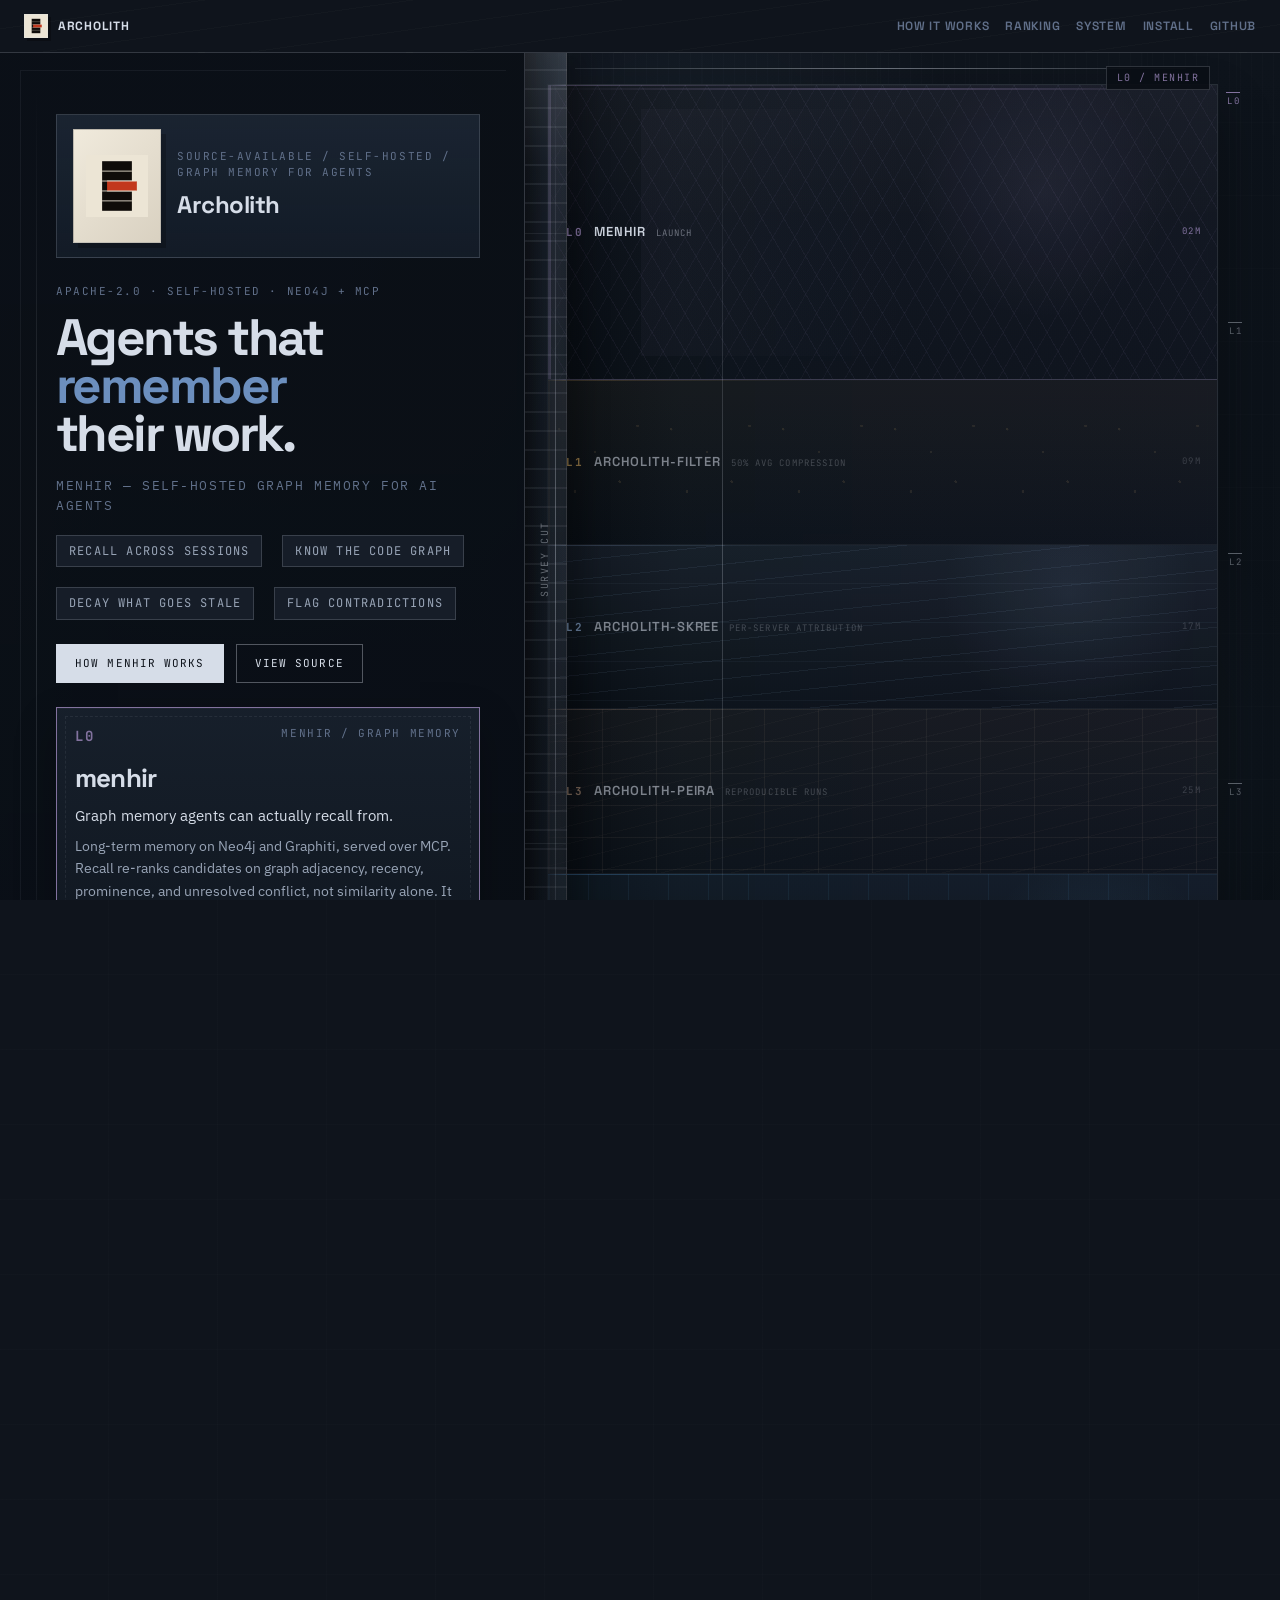
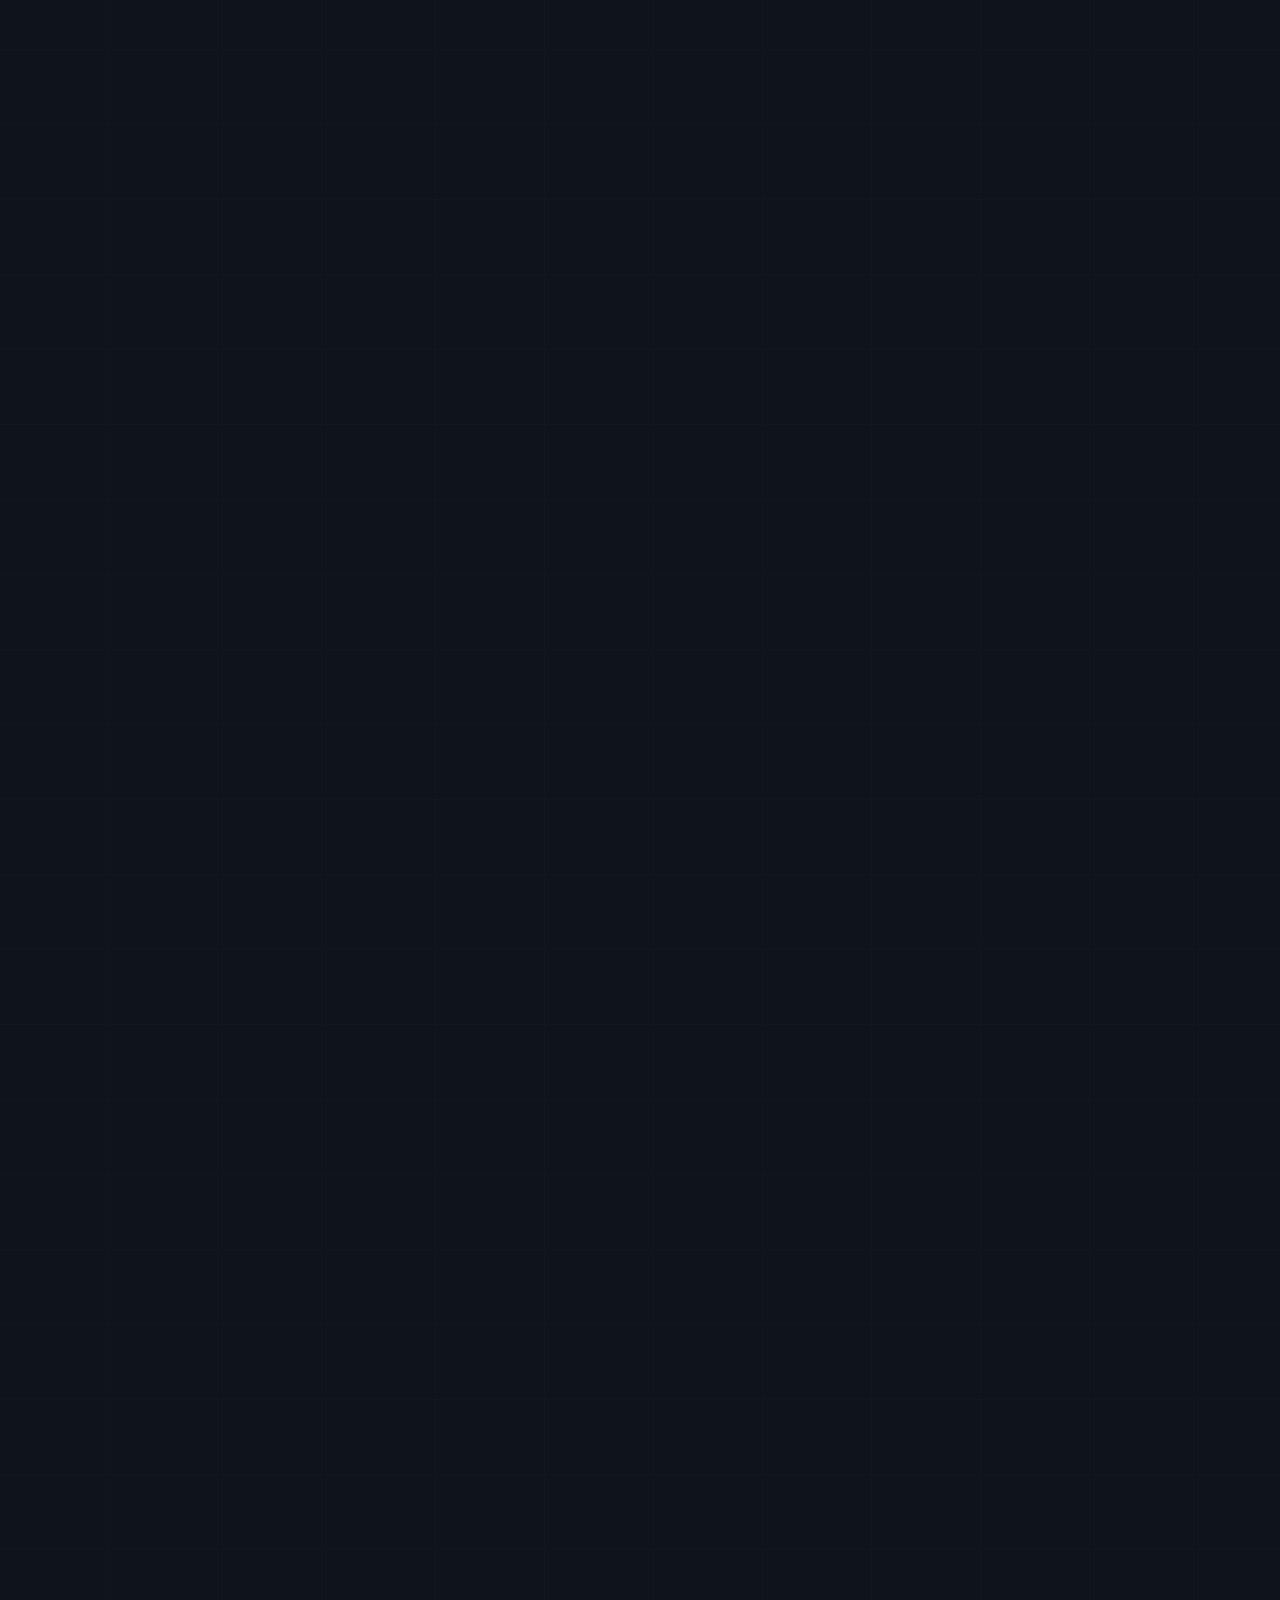
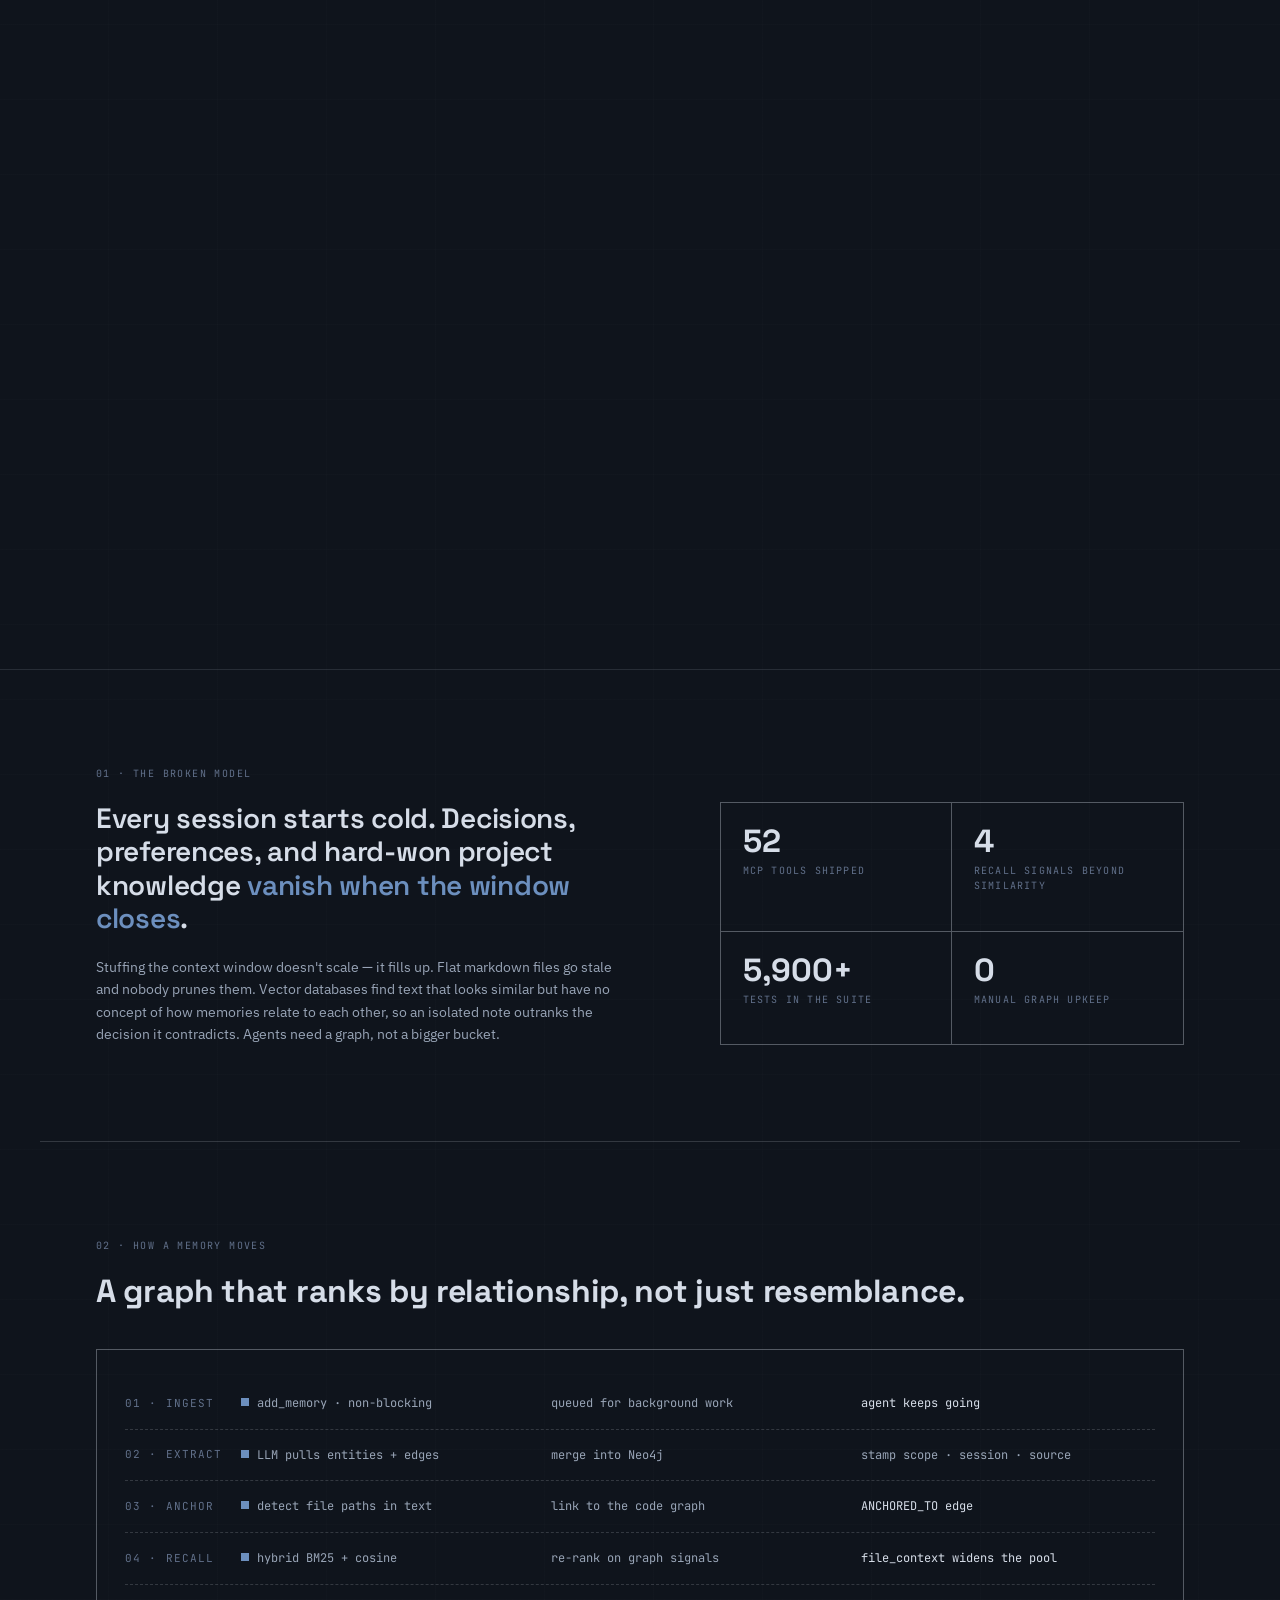
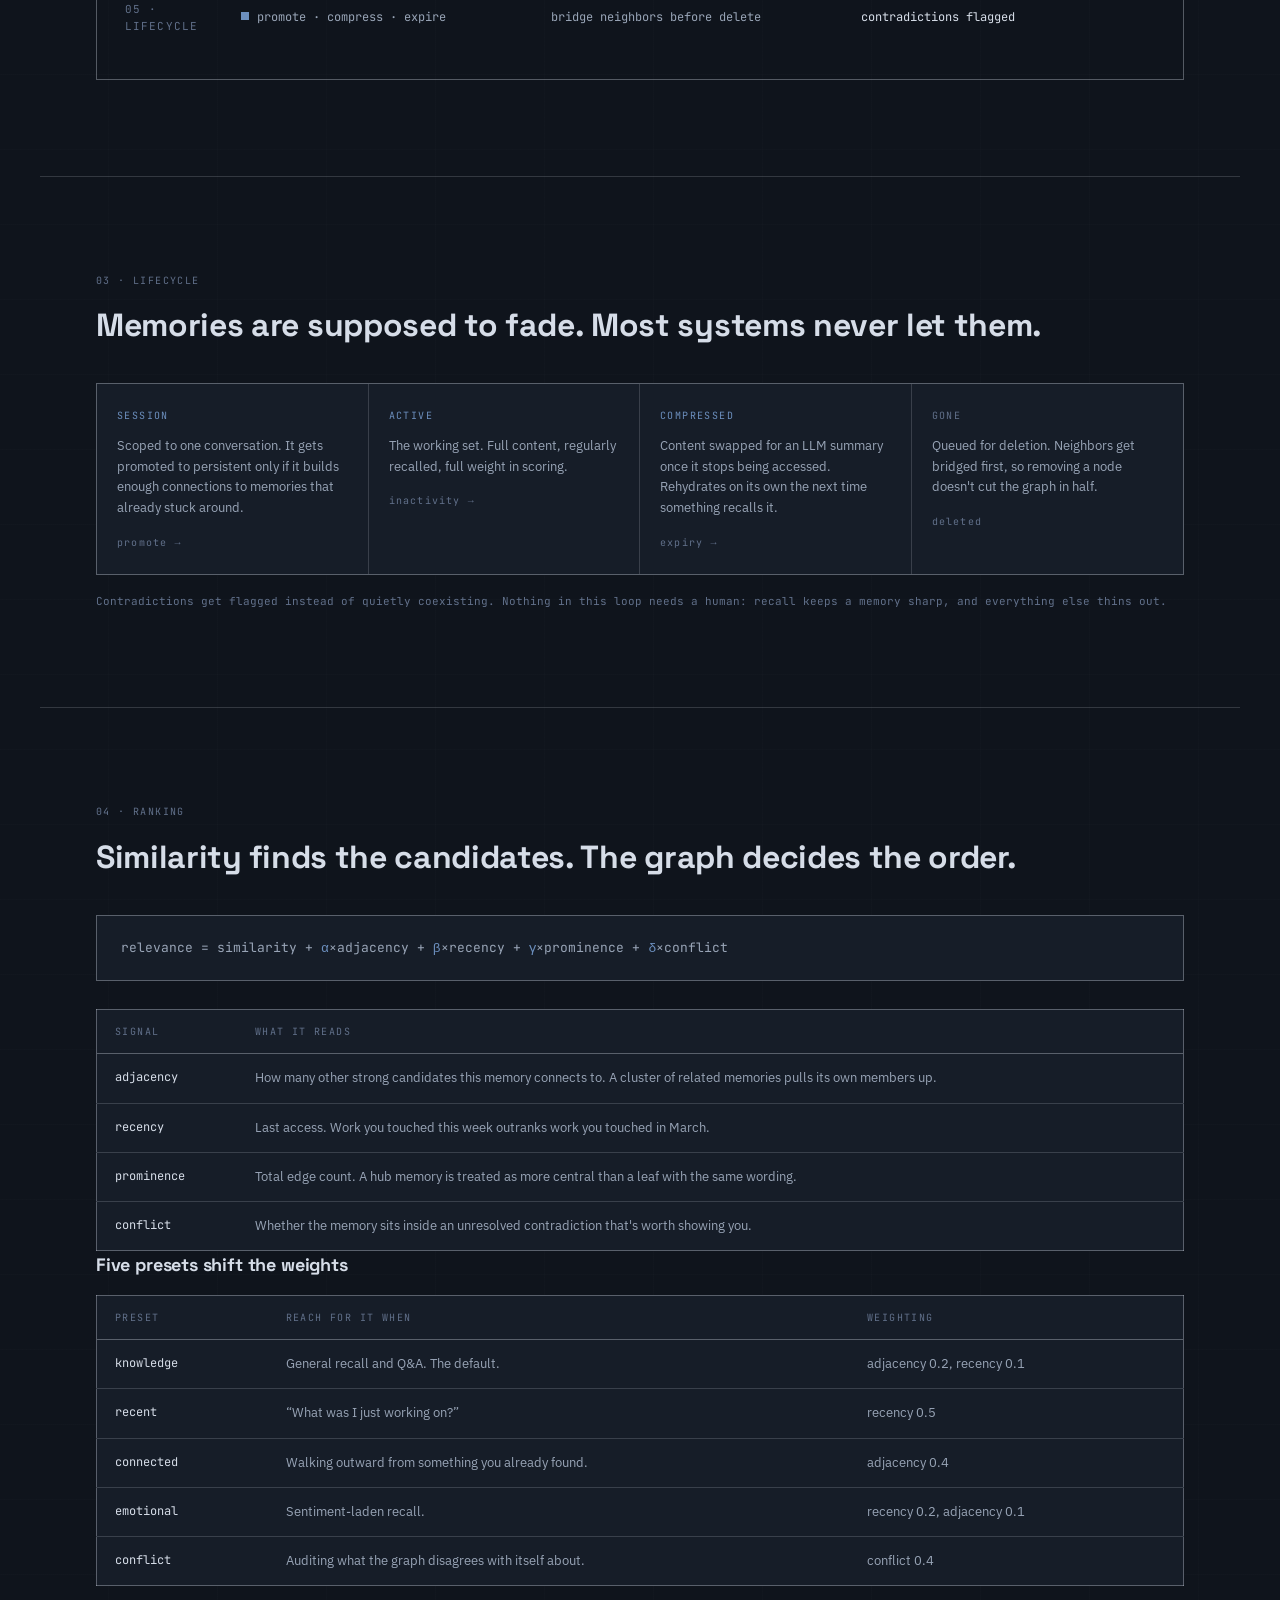
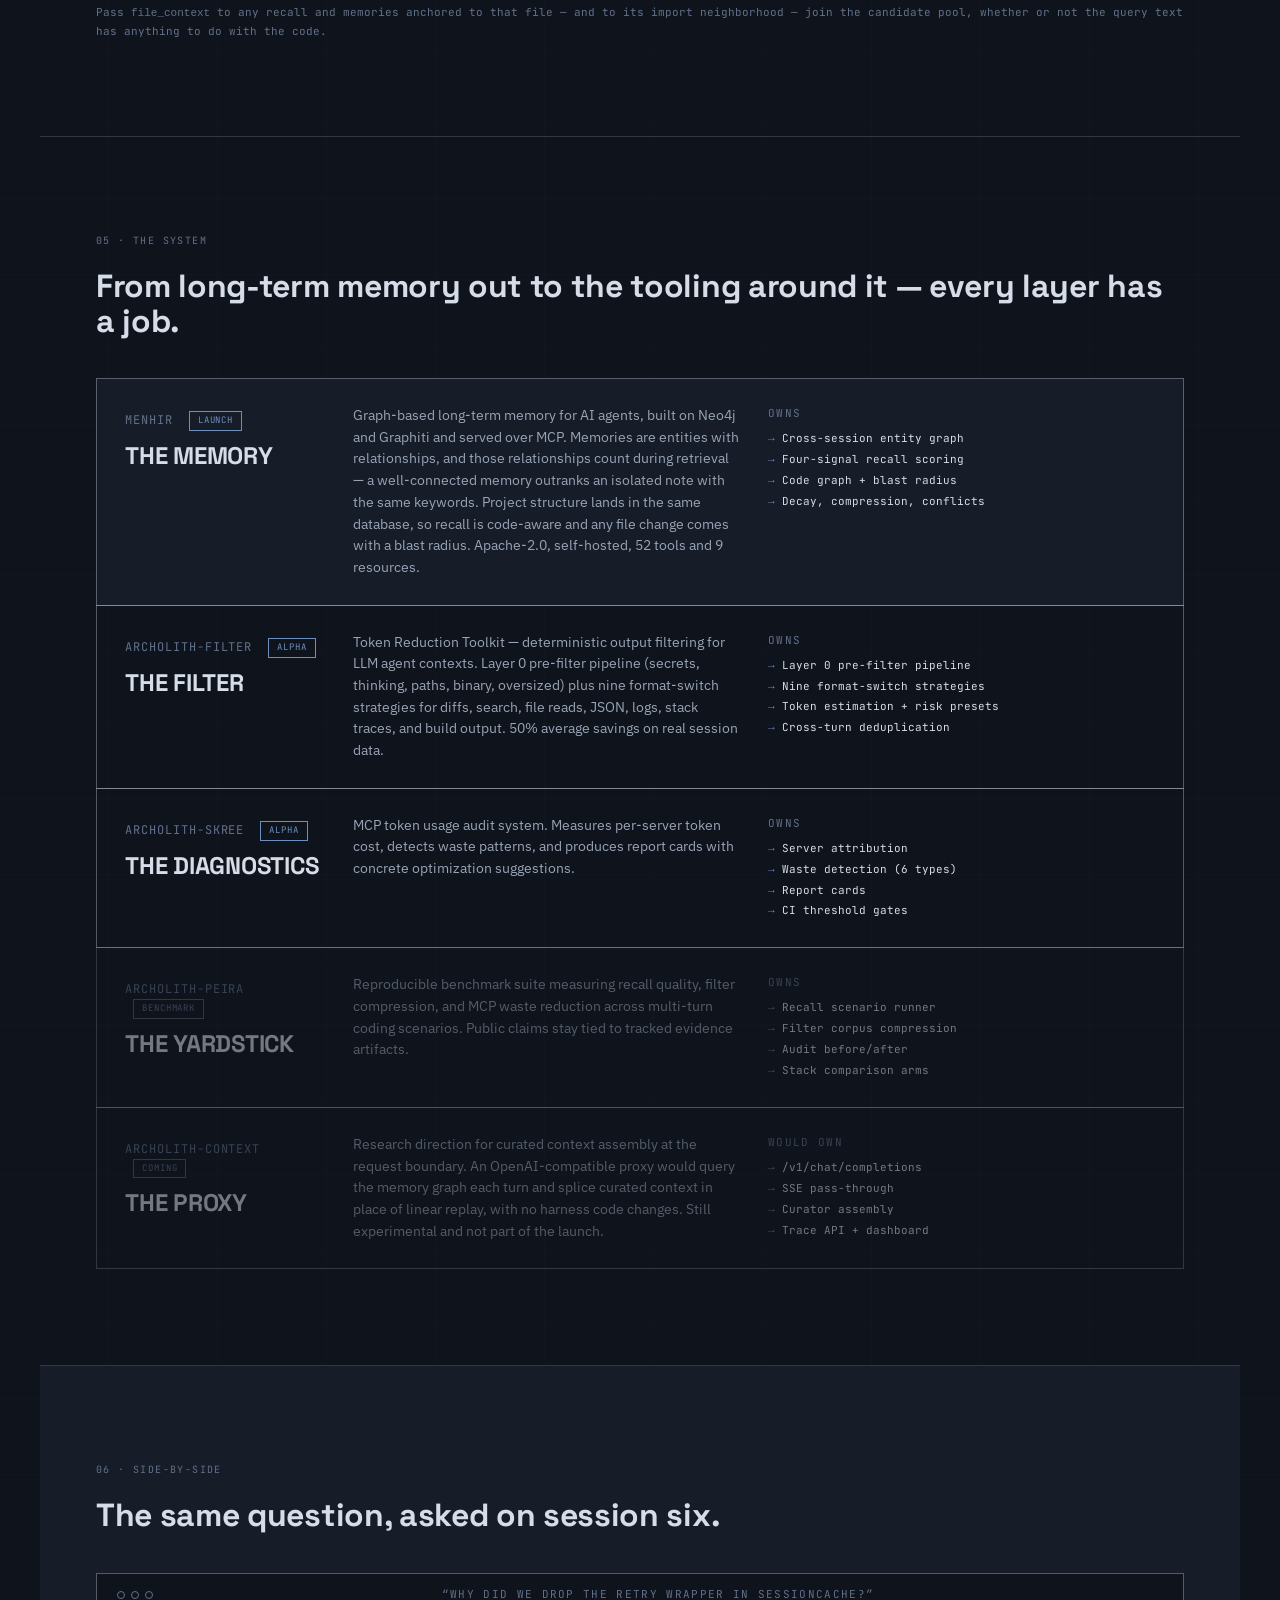
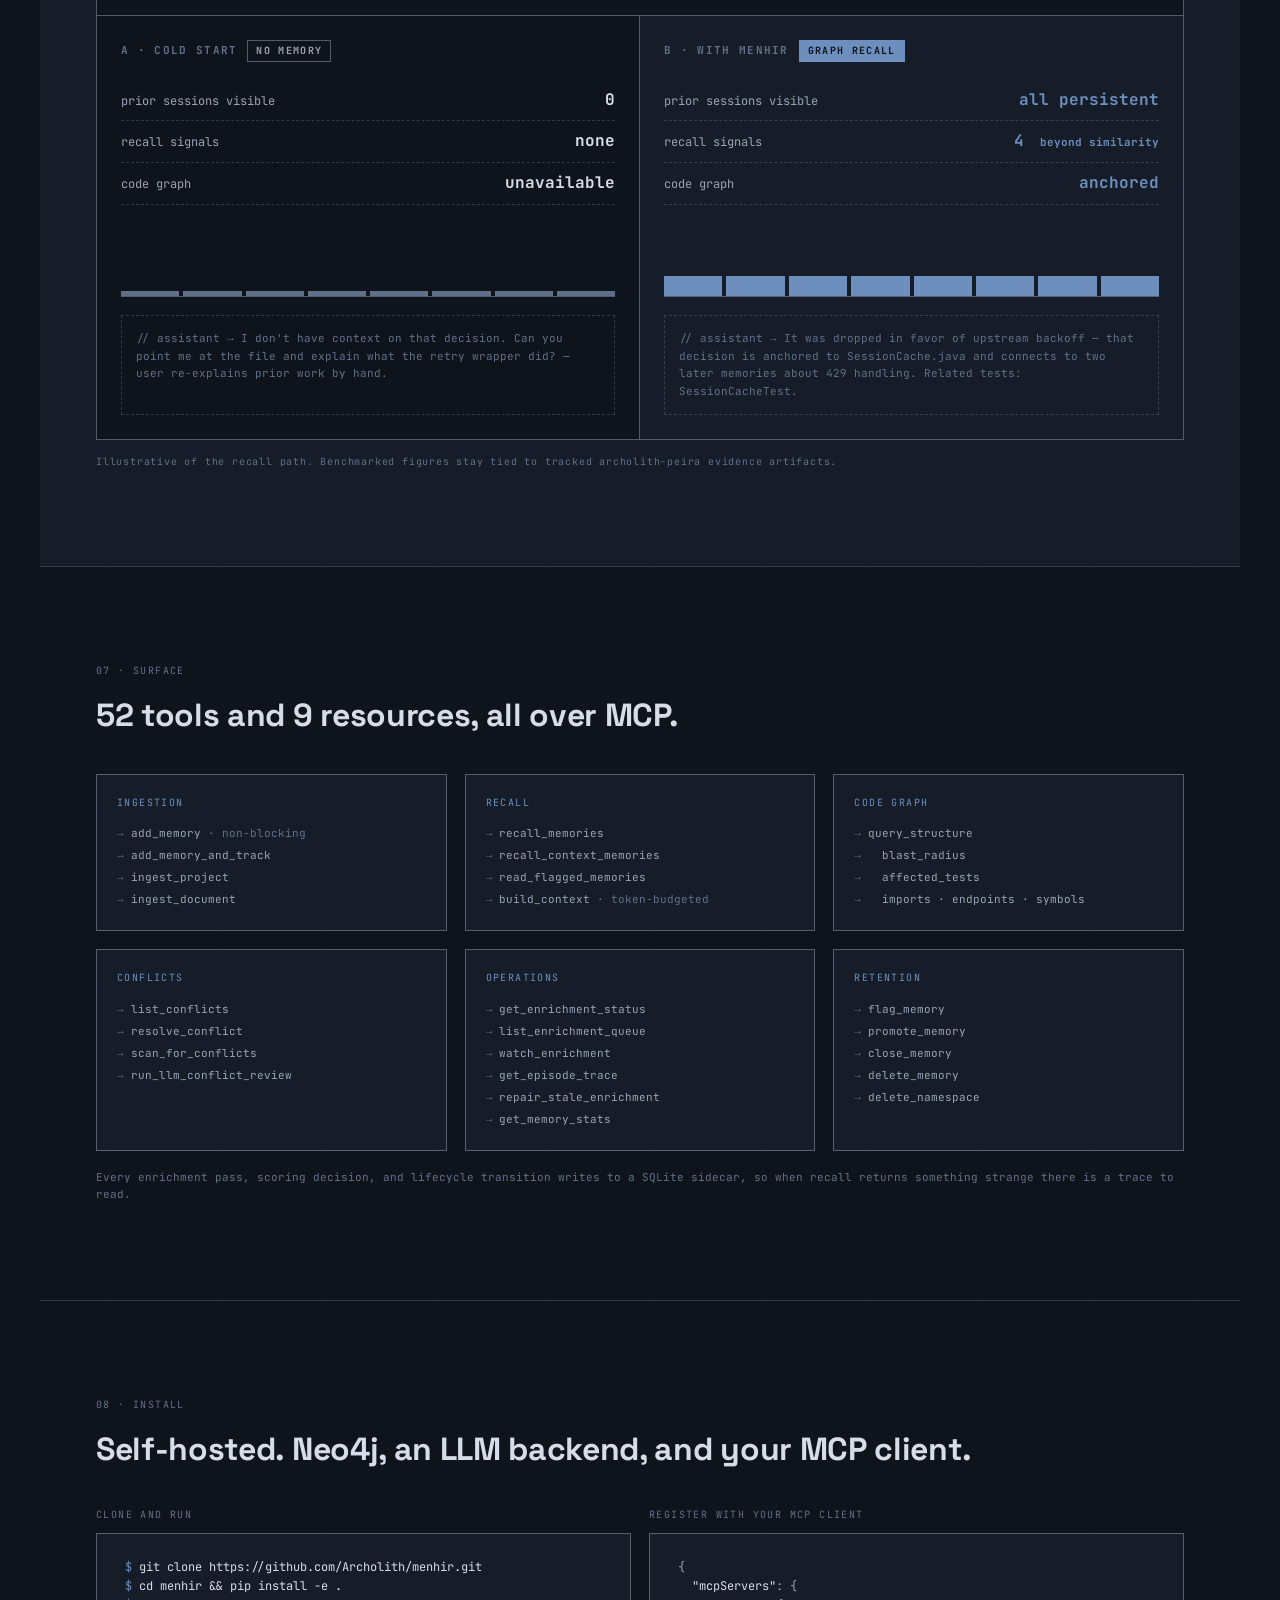
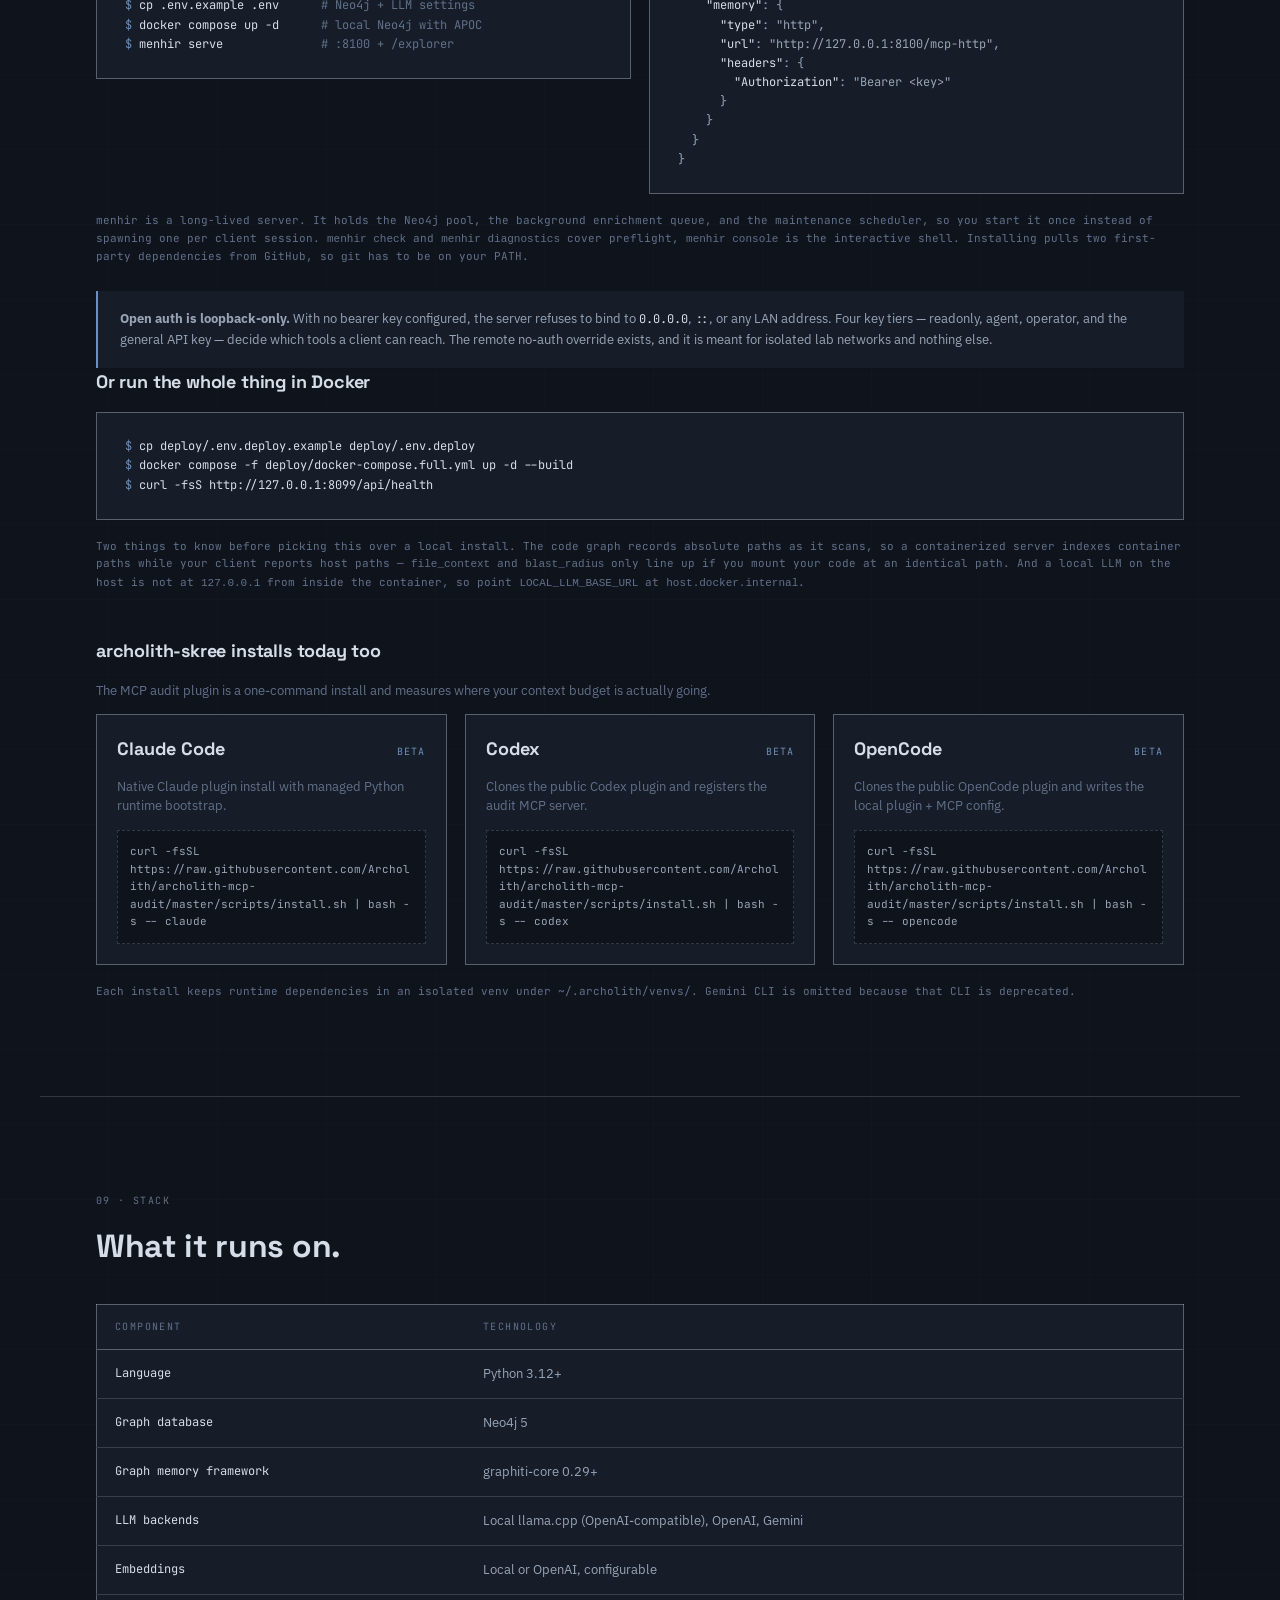
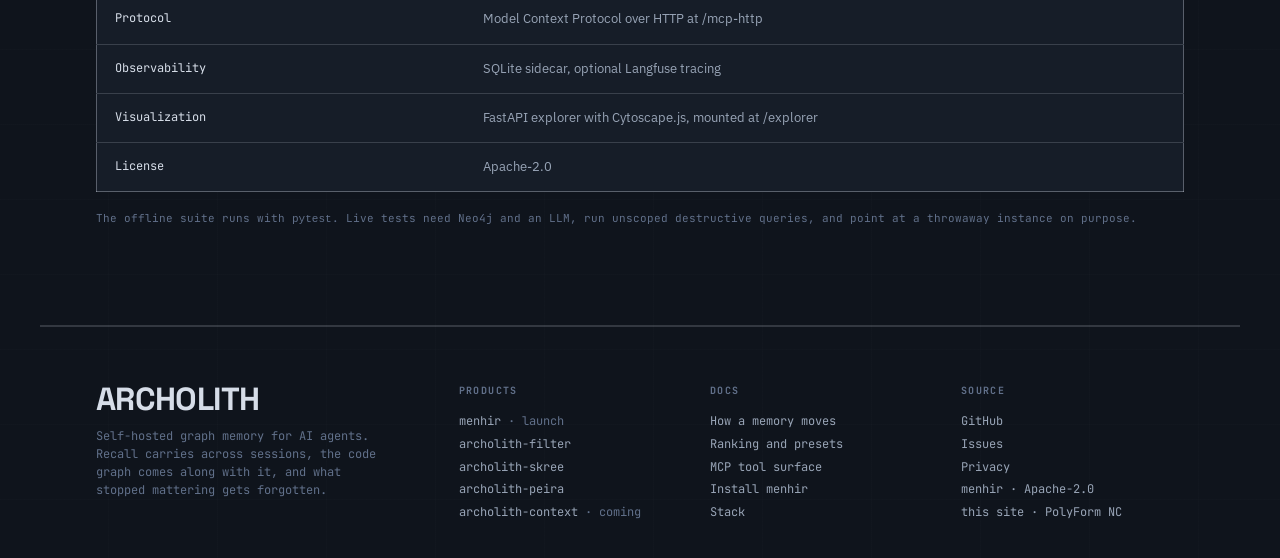
==== index.html @ d67c73dd "docs(site): mirror the menhir README onto archolith.dev menhir is public and Apache-2.0 now, and its" ====
<!DOCTYPE html>
<html lang="en">
<head>
<meta charset="UTF-8">
<meta name="viewport" content="width=device-width, initial-scale=1">
<title>Archolith &mdash; Self-hosted graph memory for AI agents</title>
<meta name="description" content="menhir is a self-hosted graph memory system for AI agents. Recall across sessions, structure-aware retrieval, automatic decay and conflict detection. Served over MCP.">
<link rel="icon" type="image/svg+xml" href="favicon.svg">
<link rel="icon" href="favicon.ico" sizes="any">
<link rel="preload" as="style" href="fonts/fonts.css" onload="this.onload=null;this.rel='stylesheet'">
<link rel="preload" as="style" href="hero/archolith-hero.css?v=20260810a" onload="this.onload=null;this.rel='stylesheet'">
<link rel="preload" as="image" href="logos/05-strata-column.svg">
<noscript>
  <link rel="stylesheet" href="fonts/fonts.css">
  <link rel="stylesheet" href="hero/archolith-hero.css?v=20260810a">
</noscript>

<style>
/* ============================================================
   VARIABLES
   ============================================================ */
:root {
  --bg: #0f141c;
  --bg-2: #161d28;
  --bg-3: #1c2433;
  --ink: #d6dde8;
  --ink-2: #98a4b6;
  --ink-mute: #61708a;
  --accent: #6c8fbe;
  --accent-dim: rgba(108,143,190,0.12);
  --rule: rgba(214,221,232,0.18);
  --rule-strong: rgba(214,221,232,0.35);

  /* Type system A: grotesk + mono (default) */
  --f-display: "Space Grotesk", system-ui, sans-serif;
  --f-body: "IBM Plex Sans", system-ui, sans-serif;
  --f-mono: "JetBrains Mono", ui-monospace, monospace;
  --f-ui: "IBM Plex Mono", ui-monospace, monospace;

  --gap-section: 96px;
}

/* ============================================================
   RESET
   ============================================================ */
*, *::before, *::after { box-sizing: border-box; margin: 0; padding: 0; }
html { scroll-behavior: auto; }
body {
  background:
    repeating-linear-gradient(to right, transparent 0 108px, rgba(214,221,232,0.013) 108px 109px),
    repeating-linear-gradient(to bottom, transparent 0 74px, rgba(214,221,232,0.011) 74px 75px),
    var(--bg);
  color: var(--ink);
  font-family: var(--f-body);
  line-height: 1.55;
  min-height: 100vh;
  -webkit-font-smoothing: antialiased;
}
a { color: inherit; }
button { font: inherit; color: inherit; background: none; border: 0; cursor: pointer; }
ul { list-style: none; }

.skip-link {
  position: fixed;
  top: 12px;
  left: 16px;
  z-index: 100;
  padding: 10px 14px;
  background: var(--ink);
  color: var(--bg);
  font-family: var(--f-mono);
  font-size: 11px;
  letter-spacing: 0.08em;
  text-transform: uppercase;
  text-decoration: none;
  transform: translateY(-140%);
  transition: transform 0.15s ease;
}
.skip-link:focus {
  outline: 2px solid var(--accent);
  outline-offset: 2px;
  transform: translateY(0);
}
#main:focus { outline: none; }

/* ============================================================
   NAV
   ============================================================ */
.nav {
  position: fixed;
  top: 0; left: 0; right: 0;
  z-index: 50;
  display: flex;
  align-items: center;
  justify-content: space-between;
  padding: 16px 32px;
  background:
    repeating-linear-gradient(172deg, transparent 0 28px, rgba(214,221,232,0.020) 28px 29px),
    var(--bg);
  border-bottom: 1px solid var(--rule);
  font-family: var(--f-display);
  font-size: 14px;
  font-weight: 600;
  text-transform: uppercase;
  letter-spacing: 0.08em;
}
.nav__brand {
  display: flex;
  align-items: center;
  gap: 10px;
  font-weight: 700;
}
.nav__shard {
  width: 24px;
  height: 24px;
  padding: 2px;
  display: grid;
  place-items: center;
  background: #ece5d5;
  border: 1px solid rgba(214,221,232,0.22);
  box-shadow: 3px 3px 0 rgba(0,0,0,0.28);
  flex-shrink: 0;
}
.nav__shard img {
  width: 100%;
  height: 100%;
  display: block;
}
.nav__links {
  display: flex;
  gap: 20px;
  color: var(--ink-mute);
  font-weight: 600;
  flex-shrink: 1;
  min-width: 0;
}
.nav__links a { text-decoration: none; transition: color 0.15s; }
.nav__links a:hover { color: var(--ink); }

/* ============================================================
   HERO &mdash; Scroll excavation
   ============================================================ */
.hero-scroll {
  height: 420vh;
  position: relative;
  padding-top: 50px; /* nav height */
}

.hero-sticky {
  position: sticky;
  top: 50px; /* below nav */
  height: calc(100vh - 50px);
  overflow: hidden;
  border-bottom: 1px solid var(--rule);
}

.hero__strata {
  position: absolute;
  inset: 0;
  display: flex;
  flex-direction: column;
  overflow: hidden;
}
.hero__strata::before,
.hero__strata::after {
  content: "";
  position: absolute;
  inset: 0;
  pointer-events: none;
}
.hero__strata::before {
  z-index: 0;
  background-image:
    linear-gradient(to right, transparent 0 calc(42% - 1px), rgba(214,221,232,0.08) calc(42% - 1px) calc(42% + 1px), transparent calc(42% + 1px)),
    repeating-linear-gradient(to right, transparent 0 108px, rgba(214,221,232,0.024) 108px 109px),
    repeating-linear-gradient(to bottom, transparent 0 74px, rgba(214,221,232,0.022) 74px 75px);
}
.hero__strata::after {
  z-index: 1;
  background:
    linear-gradient(180deg, rgba(255,255,255,0.03), transparent 14%, transparent 84%, rgba(0,0,0,0.22)),
    linear-gradient(90deg, rgba(15,20,28,0.74) 0 41.2%, rgba(214,221,232,0.08) 41.2% 41.35%, rgba(255,255,255,0.05) 41.35% 41.6%, rgba(15,20,28,0.42) 41.6% 42.2%, transparent 45.2%);
}

.band {
  position: relative;
  display: flex;
  align-items: center;
  padding: 0 56px 0 44%;
  font-family: var(--f-mono);
  font-size: 11px;
  letter-spacing: 0.14em;
  text-transform: uppercase;
  color: var(--ink-mute);
  transition: flex 0.5s cubic-bezier(0.25, 0.1, 0.25, 1),
              opacity 0.4s ease;
  flex: 1 1 0%;
  overflow: hidden;
  isolation: isolate;
}
.band > * {
  position: relative;
  z-index: 2;
}
.band::before,
.band::after {
  content: "";
  position: absolute;
  pointer-events: none;
  transition: transform 0.45s ease, box-shadow 0.45s ease, opacity 0.35s ease, filter 0.35s ease;
}
.band::before {
  inset: 2px 0;
  z-index: 0;
  clip-path: var(--band-clip, polygon(0 0, 100% 0, 100% 100%, 0 100%));
  background-color: var(--band-bg, transparent);
  background-image:
    linear-gradient(180deg, rgba(255,255,255,0.06), transparent 18%, transparent 80%, rgba(0,0,0,0.22)),
    var(--band-texture, none);
  background-size: auto, var(--band-size, auto);
  background-position: 0 0, var(--band-position, 0 0);
  box-shadow:
    inset 0 1px 0 rgba(255,255,255,0.05),
    inset 0 -18px 24px rgba(0,0,0,0.14),
    0 10px 22px rgba(0,0,0,0.12);
}
.band::after {
  left: calc(44% - 8px);
  right: 24px;
  top: 12px;
  bottom: 12px;
  z-index: 1;
  opacity: 0.22;
  background-image:
    linear-gradient(to right, rgba(214,221,232,0.10) 0 1px, transparent 1px),
    repeating-linear-gradient(to right, rgba(214,221,232,0.06) 0 1px, transparent 1px 28px),
    linear-gradient(to bottom, transparent 0 68%, rgba(214,221,232,0.08) 68% 69%, transparent 69%);
  background-size: 1px 100%, auto;
  background-repeat: no-repeat, repeat-x, no-repeat;
  background-position: 0 0, 0 100%, 0 0;
  clip-path: polygon(0 3%, 100% 0, 100% 97%, 0 100%);
}
/* Per-layer color identity + texture */
.band[data-layer="0"] {
  --band-bg: rgba(108,143,190,0.08);
  --band-active-bg: rgba(108,143,190,0.22);
  --band-accent: #7da3d0;
  --band-clip: polygon(0 3%, 78% 1%, 100% 0, 100% 97%, 26% 100%, 0 98%);
  --band-texture:
    repeating-linear-gradient(176deg, transparent 0 24px, rgba(108,143,190,0.10) 24px 25px),
    repeating-linear-gradient(182deg, transparent 0 36px, rgba(108,143,190,0.07) 36px 37px),
    repeating-linear-gradient(170deg, transparent 0 52px, rgba(108,143,190,0.05) 52px 53px);
}
.band[data-layer="1"] {
  --band-bg: rgba(85,160,220,0.08);
  --band-active-bg: rgba(85,160,220,0.22);
  --band-accent: #68b4e8;
  --band-clip: polygon(0 2%, 82% 0, 100% 2%, 100% 98%, 32% 100%, 0 97%);
  --band-texture:
    linear-gradient(to right, rgba(85,160,220,0.10) 1px, transparent 1px),
    linear-gradient(to bottom, rgba(85,160,220,0.10) 1px, transparent 1px);
  --band-size: 40px 40px;
}
.band[data-layer="2"] {
  --band-bg: rgba(70,190,140,0.08);
  --band-active-bg: rgba(70,190,140,0.22);
  --band-accent: #52cc9a;
  --band-clip: polygon(0 4%, 80% 0, 100% 1%, 100% 97%, 30% 100%, 0 96%);
  --band-texture:
    repeating-linear-gradient(56deg, transparent 0 24px, rgba(70,190,140,0.10) 24px 25px),
    repeating-linear-gradient(-56deg, transparent 0 24px, rgba(70,190,140,0.10) 24px 25px);
}
.band[data-layer="3"] {
  --band-bg: rgba(150,105,215,0.08);
  --band-active-bg: rgba(150,105,215,0.22);
  --band-accent: #a07ae0;
  --band-clip: polygon(0 1%, 84% 0, 100% 3%, 100% 99%, 34% 100%, 0 98%);
  --band-texture:
    repeating-linear-gradient(60deg, transparent 0 16px, rgba(150,105,215,0.08) 16px 17px),
    repeating-linear-gradient(-60deg, transparent 0 16px, rgba(150,105,215,0.08) 16px 17px),
    repeating-linear-gradient(0deg, transparent 0 16px, rgba(150,105,215,0.05) 16px 17px);
}
.band[data-layer="4"] {
  --band-bg: rgba(210,165,70,0.08);
  --band-active-bg: rgba(210,165,70,0.22);
  --band-accent: #dab050;
  --band-clip: polygon(0 3%, 82% 1%, 100% 0, 100% 97%, 29% 100%, 0 95%);
  --band-texture:
    radial-gradient(circle, rgba(210,165,70,0.14) 1.2px, transparent 1.2px),
    radial-gradient(circle, rgba(210,165,70,0.07) 1px, transparent 1px);
  --band-size: 22px 22px, 22px 22px;
  --band-position: 0 0, 11px 11px;
}
.band[data-layer="5"] {
  --band-bg: rgba(180,135,100,0.08);
  --band-active-bg: rgba(180,135,100,0.22);
  --band-accent: #c8a070;
  --band-clip: polygon(0 2%, 86% 0, 100% 2%, 100% 98%, 28% 100%, 0 97%);
  --band-texture:
    repeating-linear-gradient(45deg, transparent 0 6px, rgba(180,135,100,0.10) 6px 7px),
    repeating-linear-gradient(-45deg, transparent 0 6px, rgba(180,135,100,0.10) 6px 7px);
}
.band__idx {
  width: 44px;
  font-weight: 700;
  color: var(--ink-2);
  flex-shrink: 0;
}
.band__nm {
  color: var(--ink-2);
  flex-shrink: 0;
}
.band__ds {
  margin-left: 32px;
  font-family: var(--f-body);
  font-size: 13px;
  text-transform: none;
  letter-spacing: 0;
  font-style: italic;
  color: var(--ink-mute);
  opacity: 0;
  transition: opacity 0.4s ease;
  white-space: nowrap;
}
.band__measure {
  margin-left: auto;
  padding-top: 4px;
  border-top: 1px solid rgba(214,221,232,0.18);
  font-family: var(--f-ui);
  font-size: 10px;
  letter-spacing: 0.12em;
  color: var(--ink-2);
  opacity: 0.6;
  white-space: nowrap;
  min-width: 86px;
  text-align: right;
}

/* Active band expands, description reveals */
.band.is-active {
  flex: 1.7 1 0%;
}
.band.is-active::before {
  transform: translateX(6px) scale(1.003);
  filter: saturate(1.15) brightness(1.06);
  box-shadow:
    inset 0 1px 0 rgba(255,255,255,0.07),
    inset 0 -24px 30px rgba(0,0,0,0.17),
    0 16px 34px rgba(0,0,0,0.18);
}
.band.is-active::after {
  opacity: 0.4;
  transform: translateX(6px);
}
.band.is-active .band__ds { opacity: 1; }
.band.is-active .band__idx { color: var(--band-accent, var(--accent)); }
.band.is-active .band__nm { color: var(--ink); }
.band__icon {
  display: none;
}

/* Passed bands compress and recede */
.band.is-passed {
  flex: 0.6 1 0%;
  opacity: 0.4;
}
.band.is-passed::before {
  filter: saturate(0.75) brightness(0.82);
}
.band.is-passed::after {
  opacity: 0.12;
}

/* Future products dimmed */
.band.is-future .band__nm::after {
  content: " (coming)";
  font-size: 9px;
  letter-spacing: 0.08em;
  color: var(--ink-mute);
  font-weight: 400;
}

/* Seam line — tracks scroll progress continuously */
.hero__seam {
  position: absolute;
  left: 42%;
  right: 0;
  height: 0;
  border-top: 1.5px solid var(--active-accent, var(--accent));
  pointer-events: none;
  z-index: 4;
  top: 0;
  transition: border-color 0.4s ease;
}
.hero__seam::before,
.hero__seam::after {
  content: "";
  position: absolute;
  top: -5px;
  width: 10px;
  height: 10px;
  background: var(--active-accent, var(--accent));
  transition: background 0.4s ease;
  transform: rotate(45deg);
}
.hero__seam::before { left: -5px; }
.hero__seam::after { right: -5px; }
.hero__seam__readout {
  position: absolute;
  right: 56px;
  top: -20px;
  background: var(--active-accent, var(--accent));
  transition: background 0.4s ease;
  color: var(--bg);
  font-family: var(--f-ui);
  font-size: 10px;
  letter-spacing: 0.12em;
  padding: 2px 8px;
  text-transform: uppercase;
  font-weight: 500;
  white-space: nowrap;
}

/* Copy card */
.hero-copy {
  position: absolute;
  left: 0;
  top: 0;
  bottom: 0;
  z-index: 5;
  width: 42%;
  min-width: 380px;
  background: var(--bg);
  border-right: 1px solid var(--rule-strong);
  padding: 40px 40px 40px 56px;
  display: flex;
  flex-direction: column;
  justify-content: center;
  gap: 0;
}
.hero-copy__crumb {
  font-family: var(--f-mono);
  font-size: 11px;
  letter-spacing: 0.14em;
  text-transform: uppercase;
  color: var(--ink-mute);
}
.hero-copy h1 {
  font-family: var(--f-display);
  font-weight: 700;
  font-size: 36px;
  line-height: 1.1;
  letter-spacing: -0.02em;
  margin: 10px 0 6px;
}
.hero-copy h1 .accent { color: var(--accent); }
.hero-copy__tagline {
  font-family: var(--f-mono);
  font-size: 13px;
  color: var(--ink-2);
  margin: 0 0 12px;
  letter-spacing: 0.02em;
}
.hero-copy__three-beat {
  display: flex;
  gap: 6px;
  flex-wrap: wrap;
  margin-bottom: 14px;
}
.hero-copy__beat {
  font-family: var(--f-mono);
  font-size: 11px;
  text-transform: uppercase;
  letter-spacing: 0.08em;
  padding: 5px 12px;
  border: 1px solid var(--rule-strong);
  border-left: 2px solid var(--accent);
  color: var(--ink-2);
  background: var(--bg-2);
}

/* ============================================================
   LAYER GRAPHICS PANEL
   ============================================================ */
.hero-copy__graphic-container {
  width: 100%;
  height: 130px;
  background: var(--bg-2);
  border: 1px solid var(--rule-strong);
  border-left: 2px solid var(--active-accent, var(--accent));
  margin-top: 24px;
  display: flex;
  align-items: center;
  justify-content: center;
  padding: 10px;
  position: relative;
  overflow: hidden;
  transition: border-left-color 0.4s ease;
}
.layer-graphic {
  width: 100%;
  height: 100%;
  display: none;
}
#layer-graphic-container[data-active-layer="0"] .layer-graphic--0 { display: block; }
#layer-graphic-container[data-active-layer="1"] .layer-graphic--1 { display: block; }
#layer-graphic-container[data-active-layer="2"] .layer-graphic--2 { display: block; }
#layer-graphic-container[data-active-layer="3"] .layer-graphic--3 { display: block; }
#layer-graphic-container[data-active-layer="4"] .layer-graphic--4 { display: block; }
#layer-graphic-container[data-active-layer="5"] .layer-graphic--5 { display: block; }

.graphic-label {
  font-family: var(--f-mono);
  font-size: 8px;
  fill: var(--ink-mute);
  letter-spacing: 0.08em;
}

.hero-copy__logo-test {
  margin-top: 24px;
  padding: 12px;
  display: grid;
  grid-template-columns: 96px 1fr;
  gap: 14px;
  align-items: center;
  border: 1px solid var(--rule-strong);
  border-left: 2px solid var(--accent);
  background:
    linear-gradient(180deg, rgba(108,143,190,0.08), rgba(108,143,190,0.02)),
    var(--bg-2);
}
.hero-copy__logo-card {
  background: #ece5d5;
  border: 1px solid rgba(15,20,28,0.18);
  box-shadow: 4px 4px 0 rgba(0,0,0,0.22);
  padding: 8px;
  min-height: 84px;
  display: flex;
  align-items: center;
  justify-content: center;
}
.hero-copy__logo-card img {
  width: 100%;
  height: auto;
  display: block;
}
.hero-copy__logo-kicker {
  display: block;
  margin-bottom: 4px;
  font-family: var(--f-mono);
  font-size: 10px;
  letter-spacing: 0.12em;
  text-transform: uppercase;
  color: var(--ink-mute);
}
.hero-copy__logo-label {
  display: block;
  font-family: var(--f-display);
  font-size: 20px;
  font-weight: 700;
  letter-spacing: -0.02em;
  color: var(--ink);
}
.hero-copy__logo-note {
  margin-top: 6px;
  font-size: 13px;
  color: var(--ink-2);
}

.hero-copy__layer {
  border: 1px solid var(--rule-strong);
  border-top: 1px dashed var(--rule-strong);
  border-left: 2px solid var(--active-accent, var(--accent));
  padding: 14px 16px 14px 14px;
  display: grid;
  grid-template-columns: 44px 1fr;
  gap: 10px;
  align-items: start;
  min-height: 68px;
  background: var(--bg-2);
  margin-top: -1px;
  transition: border-left-color 0.4s ease;
}
.hero-copy__layer-idx {
  font-family: var(--f-mono);
  font-size: 11px;
  letter-spacing: 0.14em;
  text-transform: uppercase;
  color: var(--active-accent, var(--accent));
  transition: color 0.4s ease;
  font-weight: 700;
  padding-top: 4px;
}
.hero-copy__layer-nm {
  font-family: var(--f-display);
  font-size: 20px;
  font-weight: 700;
  letter-spacing: -0.01em;
  margin: 0 0 4px;
  transition: opacity 0.2s ease;
}
.hero-copy__layer-ds {
  font-size: 13px;
  color: var(--ink-2);
  margin: 0;
  line-height: 1.5;
  transition: opacity 0.2s ease;
}

.hero-copy__cta {
  margin-top: 14px;
  display: flex;
  gap: 10px;
  align-items: center;
}

/* Scroll progress indicator */
.hero__depth {
  position: absolute;
  right: 24px;
  top: 50%;
  transform: translateY(-50%);
  z-index: 5;
  display: flex;
  flex-direction: column;
  align-items: center;
  gap: 6px;
}
.hero__depth-dot {
  width: 8px;
  height: 8px;
  border: 1px solid var(--ink-mute);
  border-radius: 50%;
  transition: background 0.3s ease, border-color 0.3s ease, transform 0.3s ease;
}
.hero__depth-dot.is-active {
  background: var(--active-accent, var(--accent));
  border-color: var(--active-accent, var(--accent));
  transition: background 0.4s ease, border-color 0.4s ease;
  transform: scale(1.3);
}
.hero__depth-dot.is-passed {
  background: var(--ink-mute);
  border-color: var(--ink-mute);
}
.hero__depth-label {
  font-family: var(--f-mono);
  font-size: 9px;
  letter-spacing: 0.14em;
  text-transform: uppercase;
  color: var(--ink-mute);
  writing-mode: vertical-lr;
  transform: rotate(180deg);
  margin-top: 8px;
}

/* ============================================================
   SHARED ELEMENTS
   ============================================================ */
.cta {
  display: inline-flex;
  align-items: center;
  gap: 10px;
  padding: 10px 18px;
  border: 1px solid var(--ink);
  background: var(--ink);
  color: var(--bg);
  font-family: var(--f-mono);
  font-size: 11px;
  text-transform: uppercase;
  letter-spacing: 0.1em;
  text-decoration: none;
  transition: opacity 0.15s;
}
.cta:hover { opacity: 0.85; }
.cta--ghost {
  background: transparent;
  color: var(--ink);
  border-color: var(--rule-strong);
}
.cta--ghost:hover { border-color: var(--ink); }

.sec {
  position: relative;
  padding: var(--gap-section) 56px;
  border-bottom: 1px solid var(--rule);
  max-width: 1200px;
  margin: 0 auto;
}
.sec__num {
  display: block;
  font-family: var(--f-mono);
  font-size: 10px;
  letter-spacing: 0.14em;
  text-transform: uppercase;
  color: var(--ink-mute);
  margin-bottom: 20px;
}
.sec__title {
  font-family: var(--f-display);
  font-weight: 700;
  font-size: 32px;
  line-height: 1.1;
  letter-spacing: -0.01em;
  margin: 0 0 40px;
}

.label {
  font-family: var(--f-mono);
  font-size: 10px;
  text-transform: uppercase;
  letter-spacing: 0.14em;
  color: var(--ink-mute);
}

/* ============================================================
   PROBLEM SECTION
   ============================================================ */
.problem-grid {
  display: grid;
  grid-template-columns: 1.1fr 0.9fr;
  gap: 56px;
}
.problem__heading {
  font-family: var(--f-display);
  font-weight: 600;
  font-size: 28px;
  line-height: 1.2;
  margin: 0 0 20px;
  letter-spacing: -0.01em;
}
.problem__heading em {
  font-style: normal;
  color: var(--accent);
}
.problem__body {
  font-size: 14px;
  color: var(--ink-2);
  max-width: 520px;
  line-height: 1.6;
}

.stats {
  display: grid;
  grid-template-columns: 1fr 1fr;
  border: 1px solid var(--rule-strong);
}
.stats__cell {
  padding: 22px;
  border-right: 1px solid var(--rule-strong);
  border-bottom: 1px solid var(--rule-strong);
}
.stats__cell:nth-child(2n) { border-right: 0; }
.stats__cell:nth-last-child(-n+2) { border-bottom: 0; }
.stats__num {
  font-family: var(--f-display);
  font-weight: 700;
  font-size: 32px;
  line-height: 1;
  color: var(--ink);
}
.stats__label {
  font-family: var(--f-mono);
  font-size: 10px;
  text-transform: uppercase;
  letter-spacing: 0.12em;
  color: var(--ink-mute);
  margin-top: 6px;
}

/* ============================================================
   MECHANISM
   ============================================================ */
.seq {
  border: 1px solid var(--rule-strong);
  padding: 28px;
}
.seq__row {
  display: grid;
  grid-template-columns: 100px 1fr 1fr 1fr;
  gap: 16px;
  align-items: center;
  padding: 16px 0;
  border-bottom: 1px dashed var(--rule);
}
.seq__row:last-child { border-bottom: 0; }
.seq__step {
  font-family: var(--f-mono);
  font-size: 11px;
  text-transform: uppercase;
  letter-spacing: 0.1em;
  color: var(--ink-mute);
}
.seq__cell {
  font-family: var(--f-mono);
  font-size: 12px;
  color: var(--ink-2);
}
.seq__cell.is-on { color: var(--ink); }
.seq__pip {
  display: inline-block;
  width: 8px;
  height: 8px;
  background: var(--accent);
  margin-right: 8px;
  vertical-align: 1px;
}

/* ============================================================
   ARCHITECTURE
   ============================================================ */
.stack { display: flex; flex-direction: column; }
.slab {
  border: 1px solid var(--rule-strong);
  padding: 26px 28px;
  display: grid;
  grid-template-columns: 200px 1fr 1fr;
  gap: 28px;
  align-items: start;
  margin-top: -1px;
}
.slab--primary { background: var(--bg-2); }
.slab--future { opacity: 0.5; }
.slab__id {
  font-family: var(--f-mono);
  font-size: 12px;
  letter-spacing: 0.08em;
  text-transform: uppercase;
  color: var(--ink-mute);
  padding-top: 6px;
}
.slab__name {
  display: block;
  font-family: var(--f-display);
  font-size: 24px;
  color: var(--ink);
  margin-top: 6px;
  letter-spacing: -0.01em;
  font-weight: 700;
}
.slab__body { font-size: 14px; color: var(--ink-2); line-height: 1.55; }
.slab__io { font-family: var(--f-mono); font-size: 11px; }
.slab__io-label {
  color: var(--ink-mute);
  text-transform: uppercase;
  letter-spacing: 0.12em;
  margin-bottom: 6px;
}
.slab__io ul { line-height: 1.9; }
.slab__io li::before { content: "\2192\00a0"; color: var(--accent); }
.slab__badge {
  display: inline-block;
  font-family: var(--f-mono);
  font-size: 9px;
  letter-spacing: 0.1em;
  text-transform: uppercase;
  padding: 2px 8px;
  border: 1px solid var(--rule-strong);
  color: var(--ink-mute);
  margin-left: 8px;
  vertical-align: middle;
}
.slab__badge--stable { color: var(--accent); border-color: var(--accent); }

/* ============================================================
   DEMO
   ============================================================ */
.demo-section { background: var(--bg-2); }
.demo-frame {
  border: 1px solid var(--rule-strong);
  background: var(--bg);
}
.demo-frame__bar {
  display: flex;
  align-items: center;
  justify-content: space-between;
  padding: 12px 20px;
  border-bottom: 1px solid var(--rule-strong);
  font-family: var(--f-mono);
  font-size: 11px;
  text-transform: uppercase;
  letter-spacing: 0.12em;
  color: var(--ink-mute);
}
.demo-frame__dots { display: flex; gap: 6px; }
.demo-frame__dot {
  width: 8px; height: 8px;
  border: 1px solid var(--ink-mute);
  border-radius: 50%;
}
.demo-grid { display: grid; grid-template-columns: 1fr 1fr; }
.demo-pane {
  padding: 24px;
  border-right: 1px solid var(--rule-strong);
  min-height: 360px;
}
.demo-pane:last-child { border-right: 0; }
.demo-pane__title {
  font-family: var(--f-mono);
  font-size: 11px;
  letter-spacing: 0.12em;
  text-transform: uppercase;
  margin: 0 0 18px;
  color: var(--ink-mute);
  display: flex;
  align-items: center;
  gap: 10px;
}
.demo-pane__badge {
  border: 1px solid var(--rule-strong);
  padding: 2px 8px;
  color: var(--ink-2);
  font-size: 10px;
}
.demo-pane--proxy { background: var(--bg-2); }
.demo-pane--proxy .demo-pane__badge {
  background: var(--accent);
  color: var(--bg);
  border-color: var(--accent);
}
.demo-meter {
  display: grid;
  grid-template-columns: 1fr auto;
  gap: 8px;
  align-items: baseline;
  font-family: var(--f-mono);
  font-size: 12px;
  padding: 8px 0;
  border-bottom: 1px dashed var(--rule);
  color: var(--ink-2);
}
.demo-meter b { font-size: 16px; color: var(--ink); }
.demo-meter--good b { color: var(--accent); }
.demo-meter .delta { font-size: 11px; color: var(--accent); margin-left: 6px; }
.demo-bars {
  height: 70px;
  display: flex;
  align-items: end;
  gap: 4px;
  margin: 22px 0 18px;
  border-bottom: 1px solid var(--rule-strong);
}
.demo-bars span { flex: 1; background: var(--ink-mute); }
.demo-bars--flat span { background: var(--accent); height: 20px !important; }
.demo-output {
  margin-top: 14px;
  border: 1px dashed var(--rule);
  padding: 14px;
  min-height: 100px;
  font-family: var(--f-mono);
  font-size: 11px;
  color: var(--ink-mute);
  line-height: 1.6;
}

/* ============================================================
   QUICKSTART
   ============================================================ */
.quickstart {
  background: var(--bg-2);
  border: 1px solid var(--rule-strong);
  padding: 24px 28px;
  font-family: var(--f-mono);
  font-size: 12px;
  line-height: 1.6;
  white-space: pre;
  overflow-x: auto;
  color: var(--ink-2);
}
.quickstart .cmd { color: var(--ink); }
.quickstart .comment { color: var(--ink-mute); }
.quickstart .prompt { color: var(--accent); }

.install-split {
  display: grid;
  grid-template-columns: 1fr 1fr;
  gap: 18px;
  align-items: start;
}
.install-split__col { min-width: 0; }
.install-split__label {
  display: block;
  margin-bottom: 10px;
  font-family: var(--f-mono);
  font-size: 10px;
  letter-spacing: 0.14em;
  text-transform: uppercase;
  color: var(--ink-mute);
}

.install-grid {
  display: grid;
  grid-template-columns: repeat(3, minmax(0, 1fr));
  gap: 18px;
}
.install-tile {
  border: 1px solid var(--rule-strong);
  background: var(--bg-2);
  padding: 20px;
}
.install-tile__head {
  display: flex;
  justify-content: space-between;
  align-items: baseline;
  gap: 12px;
  margin-bottom: 14px;
}
.install-tile__name {
  font-family: var(--f-display);
  font-size: 18px;
  font-weight: 700;
  color: var(--ink);
}
.install-tile__state {
  font-family: var(--f-mono);
  font-size: 10px;
  letter-spacing: 0.12em;
  text-transform: uppercase;
  color: var(--accent);
}
.install-tile__copy {
  margin: 0 0 14px;
  color: var(--ink-mute);
  font-size: 13px;
  line-height: 1.5;
}
.install-cmd {
  border: 1px dashed var(--rule);
  padding: 12px;
  font-family: var(--f-mono);
  font-size: 11px;
  line-height: 1.6;
  color: var(--ink-2);
  white-space: pre-wrap;
  overflow-wrap: anywhere;
  background: var(--bg);
}
.install-note {
  margin-top: 18px;
  font-family: var(--f-mono);
  font-size: 11px;
  line-height: 1.6;
  color: var(--ink-mute);
}

/* ============================================================
   LIFECYCLE
   ============================================================ */
.life {
  display: grid;
  grid-template-columns: repeat(4, minmax(0, 1fr));
  border: 1px solid var(--rule-strong);
  background: var(--bg-2);
}
.life__cell {
  padding: 24px 20px;
  border-right: 1px solid var(--rule);
}
.life__cell:last-child { border-right: 0; }
.life__state {
  display: block;
  font-family: var(--f-mono);
  font-size: 10px;
  letter-spacing: 0.14em;
  text-transform: uppercase;
  color: var(--accent);
  margin-bottom: 12px;
}
.life__cell--end .life__state { color: var(--ink-mute); }
.life__body { font-size: 13px; line-height: 1.6; color: var(--ink-2); }
.life__arrow {
  display: block;
  margin-top: 16px;
  font-family: var(--f-mono);
  font-size: 10px;
  letter-spacing: 0.12em;
  color: var(--ink-mute);
}
.life__note {
  margin-top: 18px;
  font-family: var(--f-mono);
  font-size: 11px;
  line-height: 1.6;
  color: var(--ink-mute);
}

/* ============================================================
   RANKING
   ============================================================ */
.formula {
  background: var(--bg-2);
  border: 1px solid var(--rule-strong);
  padding: 22px 24px;
  margin-bottom: 28px;
  font-family: var(--f-mono);
  font-size: 13px;
  color: var(--ink-2);
  white-space: nowrap;
  overflow-x: auto;
}
.formula b { color: var(--accent); font-weight: 500; }
.table-wrap { overflow-x: auto; }
.gtable {
  width: 100%;
  min-width: 520px;
  border-collapse: collapse;
  border: 1px solid var(--rule-strong);
  background: var(--bg-2);
}
.gtable th {
  text-align: left;
  padding: 14px 18px;
  font-family: var(--f-mono);
  font-size: 10px;
  font-weight: 400;
  letter-spacing: 0.14em;
  text-transform: uppercase;
  color: var(--ink-mute);
  border-bottom: 1px solid var(--rule-strong);
}
.gtable td {
  padding: 14px 18px;
  font-size: 13px;
  line-height: 1.55;
  color: var(--ink-2);
  border-bottom: 1px solid var(--rule);
  vertical-align: top;
}
.gtable tr:last-child td { border-bottom: 0; }
.gtable td.key {
  font-family: var(--f-mono);
  font-size: 12px;
  color: var(--ink);
  white-space: nowrap;
}
.subhead {
  font-family: var(--f-display);
  font-size: 18px;
  font-weight: 700;
  letter-spacing: -0.01em;
  margin: 44px 0 16px;
}
.subhead:first-of-type { margin-top: 0; }

/* ============================================================
   TOOL SURFACE
   ============================================================ */
.tools {
  display: grid;
  grid-template-columns: repeat(3, minmax(0, 1fr));
  gap: 18px;
}
.tools__group {
  border: 1px solid var(--rule-strong);
  background: var(--bg-2);
  padding: 20px;
}
.tools__label {
  display: block;
  margin-bottom: 12px;
  font-family: var(--f-mono);
  font-size: 10px;
  letter-spacing: 0.14em;
  text-transform: uppercase;
  color: var(--accent);
}
.tools__list {
  font-family: var(--f-mono);
  font-size: 11px;
  line-height: 2;
  color: var(--ink-2);
}
.tools__list li::before { content: "\2192\00a0"; color: var(--ink-mute); }
.tools__list em { color: var(--ink-mute); font-style: normal; }

/* ============================================================
   CALLOUT
   ============================================================ */
.callout {
  border-left: 2px solid var(--accent);
  background: var(--bg-2);
  padding: 18px 22px;
  margin-top: 24px;
  font-size: 13px;
  line-height: 1.6;
  color: var(--ink-2);
}
.callout code {
  font-family: var(--f-mono);
  font-size: 12px;
  color: var(--ink);
}
.callout--warn { border-left-color: var(--ink-mute); }

/* ============================================================
   FOOTER
   ============================================================ */
.footer {
  padding: 56px 56px 40px;
  display: grid;
  grid-template-columns: 1.5fr repeat(3, 1fr);
  gap: 28px;
  border-top: 1px solid var(--rule);
  max-width: 1200px;
  margin: 0 auto;
}
.footer__brand {
  font-family: var(--f-display);
  font-weight: 700;
  font-size: 32px;
  letter-spacing: -0.02em;
  line-height: 1;
  margin-bottom: 12px;
}
.footer__tagline {
  font-size: 12px;
  color: var(--ink-mute);
  font-family: var(--f-mono);
  max-width: 280px;
  line-height: 1.5;
}
.footer h5 {
  font-family: var(--f-mono);
  font-size: 10px;
  text-transform: uppercase;
  letter-spacing: 0.14em;
  color: var(--ink-mute);
  margin: 0 0 12px;
  font-weight: 600;
}
.footer ul { font-family: var(--f-mono); font-size: 12px; line-height: 1.9; color: var(--ink-2); }
.footer a { text-decoration: none; transition: color 0.15s; }
.footer a:hover { color: var(--ink); }

/* ============================================================
   RESPONSIVE
   ============================================================ */
@media (max-width: 1300px) {
  .nav { font-size: 12px; padding: 14px 24px; letter-spacing: 0.06em; }
  .nav__links { gap: 16px; }
}

@media (max-width: 900px) {
  :root { --gap-section: 56px; }

  .nav { padding: 14px 20px; }
  .nav__links { gap: 14px; font-size: 10px; }

  .hero-scroll { height: auto; }
  .hero-sticky {
    position: relative;
    top: 0;
    height: auto;
  }
  .hero__strata { position: relative; }
  .band {
    padding: 16px 20px;
    flex: none !important;
    opacity: 1 !important;
  }
  .band::before,
  .band::after {
    display: none;
  }
  .band__ds { margin-left: 0; font-size: 12px; opacity: 1 !important; }
  .band__measure { display: none; }
  .hero__seam, .hero__depth, .hero__seam__readout { display: none; }
  .hero-copy {
    position: relative;
    left: auto;
    top: auto;
    bottom: auto;
    width: auto;
    min-width: 0;
    border-right: 0;
    border-bottom: 1px solid var(--rule);
    padding: 32px 20px;
    display: block;
  }
  .hero-copy h1 { font-size: 28px; }
  .hero-copy__logo-test { grid-template-columns: 1fr; }
  .hero-copy__logo-card { max-width: 120px; }
  .hero-copy__graphic-container { display: none !important; }
  .hero-copy__layer {
    border-left: 2px solid var(--accent) !important;
    border-top: 1px solid var(--rule-strong) !important;
    margin-top: 14px !important;
  }

  .sec { padding: var(--gap-section) 20px; }

  .problem-grid { grid-template-columns: 1fr; gap: 32px; }
  .problem__heading { font-size: 22px; }

  .seq__row { grid-template-columns: 1fr; gap: 6px; padding: 12px 0; }
  .seq__step { margin-bottom: 4px; }
  .seq__cell:not(:first-of-type) { display: none; }

  .slab { grid-template-columns: 1fr; gap: 14px; padding: 20px; }

  .demo-grid { grid-template-columns: 1fr; }
  .demo-pane { border-right: 0; border-bottom: 1px solid var(--rule-strong); }
  .demo-pane:last-child { border-bottom: 0; }

  .install-grid { grid-template-columns: 1fr; }
  .install-split { grid-template-columns: 1fr; }

  .life { grid-template-columns: 1fr 1fr; }
  .life__cell { border-bottom: 1px solid var(--rule); }
  .life__cell:nth-child(2n) { border-right: 0; }
  .life__cell:nth-last-child(-n+2) { border-bottom: 0; }

  .tools { grid-template-columns: 1fr 1fr; }

  .footer { grid-template-columns: 1fr 1fr; gap: 28px 20px; padding: 40px 20px; }

}

/* ============================================================
   HERO ROOT — reserve layout space before JS mounts
   ============================================================ */
#archolith-hero-root {
  min-height: 430vh;
}
@media (max-width: 980px) {
  #archolith-hero-root {
    min-height: calc(100vh + 620px);
  }
}

@media (max-width: 560px) {
  .nav__links a:nth-child(n+4) { display: none; }
  .hero-copy h1 { font-size: 24px; }
  .hero-copy__three-beat { flex-direction: column; }
  .stats { grid-template-columns: 1fr; }
  .stats__cell { border-right: 0; border-bottom: 1px solid var(--rule-strong); }
  .stats__cell:last-child { border-bottom: 0; }
  .life { grid-template-columns: 1fr; }
  .life__cell { border-right: 0; }
  .tools { grid-template-columns: 1fr; }
  .formula { white-space: normal; font-size: 12px; }
  .footer { grid-template-columns: 1fr; }
}
</style>
</head>
<body data-type="grotesk">
<a class="skip-link" href="#main">Skip to main content</a>

<!-- ============================================================
     NAV
     ============================================================ -->
<nav class="nav">
  <div class="nav__brand">
    <span class="nav__shard">
      <img id="nav-logo" src="logos/05-strata-column.svg" alt="Archolith" width="24" height="24">
    </span>
    ARCHOLITH
  </div>
  <div class="nav__links">
    <a href="#mechanism">How it works</a>
    <a href="#ranking">Ranking</a>
    <a href="#system">System</a>
    <a href="#install">Install</a>
    <a href="https://github.com/Archolith/menhir">GitHub</a>
  </div>
</nav>

<main id="main" tabindex="-1">

<!-- ============================================================
     HERO &mdash; Scroll excavation
     ============================================================ -->
<div id="archolith-hero-root"></div>

<!-- ============================================================
     PROBLEM
     ============================================================ -->
<section class="sec">
  <span class="sec__num">01 &middot; The broken model</span>
  <div class="problem-grid">
    <div>
      <h2 class="problem__heading">Every session starts cold. Decisions, preferences, and hard-won project knowledge <em>vanish when the window closes</em>.</h2>
      <p class="problem__body">Stuffing the context window doesn't scale &mdash; it fills up. Flat markdown files go stale and nobody prunes them. Vector databases find text that looks similar but have no concept of how memories relate to each other, so an isolated note outranks the decision it contradicts. Agents need a graph, not a bigger bucket.</p>
    </div>
    <div class="stats">
      <div class="stats__cell">
        <div class="stats__num">52</div>
        <div class="stats__label">MCP tools shipped</div>
      </div>
      <div class="stats__cell">
        <div class="stats__num">4</div>
        <div class="stats__label">recall signals beyond similarity</div>
      </div>
      <div class="stats__cell">
        <div class="stats__num">5,900+</div>
        <div class="stats__label">tests in the suite</div>
      </div>
      <div class="stats__cell">
        <div class="stats__num">0</div>
        <div class="stats__label">manual graph upkeep</div>
      </div>
    </div>
  </div>
</section>

<!-- ============================================================
     MECHANISM
     ============================================================ -->
<section class="sec" id="mechanism">
  <span class="sec__num">02 &middot; How a memory moves</span>
  <h3 class="sec__title">A graph that ranks by relationship, not just resemblance.</h3>
  <div class="seq">
    <div class="seq__row">
      <span class="seq__step">01 &middot; ingest</span>
      <span class="seq__cell"><span class="seq__pip"></span>add_memory &middot; non-blocking</span>
      <span class="seq__cell">queued for background work</span>
      <span class="seq__cell is-on">agent keeps going</span>
    </div>
    <div class="seq__row">
      <span class="seq__step">02 &middot; extract</span>
      <span class="seq__cell"><span class="seq__pip"></span>LLM pulls entities + edges</span>
      <span class="seq__cell">merge into Neo4j</span>
      <span class="seq__cell">stamp scope &middot; session &middot; source</span>
    </div>
    <div class="seq__row">
      <span class="seq__step">03 &middot; anchor</span>
      <span class="seq__cell"><span class="seq__pip"></span>detect file paths in text</span>
      <span class="seq__cell">link to the code graph</span>
      <span class="seq__cell is-on">ANCHORED_TO edge</span>
    </div>
    <div class="seq__row">
      <span class="seq__step">04 &middot; recall</span>
      <span class="seq__cell"><span class="seq__pip"></span>hybrid BM25 + cosine</span>
      <span class="seq__cell">re-rank on graph signals</span>
      <span class="seq__cell is-on">file_context widens the pool</span>
    </div>
    <div class="seq__row">
      <span class="seq__step">05 &middot; lifecycle</span>
      <span class="seq__cell"><span class="seq__pip"></span>promote &middot; compress &middot; expire</span>
      <span class="seq__cell">bridge neighbors before delete</span>
      <span class="seq__cell is-on">contradictions flagged</span>
    </div>
  </div>
</section>

<!-- ============================================================
     LIFECYCLE
     ============================================================ -->
<section class="sec" id="lifecycle">
  <span class="sec__num">03 &middot; Lifecycle</span>
  <h3 class="sec__title">Memories are supposed to fade. Most systems never let them.</h3>
  <div class="life">
    <div class="life__cell">
      <span class="life__state">Session</span>
      <div class="life__body">Scoped to one conversation. It gets promoted to persistent only if it builds enough connections to memories that already stuck around.</div>
      <span class="life__arrow">promote &rarr;</span>
    </div>
    <div class="life__cell">
      <span class="life__state">Active</span>
      <div class="life__body">The working set. Full content, regularly recalled, full weight in scoring.</div>
      <span class="life__arrow">inactivity &rarr;</span>
    </div>
    <div class="life__cell">
      <span class="life__state">Compressed</span>
      <div class="life__body">Content swapped for an LLM summary once it stops being accessed. Rehydrates on its own the next time something recalls it.</div>
      <span class="life__arrow">expiry &rarr;</span>
    </div>
    <div class="life__cell life__cell--end">
      <span class="life__state">Gone</span>
      <div class="life__body">Queued for deletion. Neighbors get bridged first, so removing a node doesn't cut the graph in half.</div>
      <span class="life__arrow">deleted</span>
    </div>
  </div>
  <p class="life__note">Contradictions get flagged instead of quietly coexisting. Nothing in this loop needs a human: recall keeps a memory sharp, and everything else thins out.</p>
</section>

<!-- ============================================================
     RANKING
     ============================================================ -->
<section class="sec" id="ranking">
  <span class="sec__num">04 &middot; Ranking</span>
  <h3 class="sec__title">Similarity finds the candidates. The graph decides the order.</h3>
  <div class="formula">relevance = similarity + <b>&alpha;</b>&times;adjacency + <b>&beta;</b>&times;recency + <b>&gamma;</b>&times;prominence + <b>&delta;</b>&times;conflict</div>
  <div class="table-wrap">
    <table class="gtable">
      <thead>
        <tr><th>Signal</th><th>What it reads</th></tr>
      </thead>
      <tbody>
        <tr><td class="key">adjacency</td><td>How many other strong candidates this memory connects to. A cluster of related memories pulls its own members up.</td></tr>
        <tr><td class="key">recency</td><td>Last access. Work you touched this week outranks work you touched in March.</td></tr>
        <tr><td class="key">prominence</td><td>Total edge count. A hub memory is treated as more central than a leaf with the same wording.</td></tr>
        <tr><td class="key">conflict</td><td>Whether the memory sits inside an unresolved contradiction that's worth showing you.</td></tr>
      </tbody>
    </table>
  </div>
  <h4 class="subhead">Five presets shift the weights</h4>
  <div class="table-wrap">
    <table class="gtable">
      <thead>
        <tr><th>Preset</th><th>Reach for it when</th><th>Weighting</th></tr>
      </thead>
      <tbody>
        <tr><td class="key">knowledge</td><td>General recall and Q&amp;A. The default.</td><td>adjacency 0.2, recency 0.1</td></tr>
        <tr><td class="key">recent</td><td>&ldquo;What was I just working on?&rdquo;</td><td>recency 0.5</td></tr>
        <tr><td class="key">connected</td><td>Walking outward from something you already found.</td><td>adjacency 0.4</td></tr>
        <tr><td class="key">emotional</td><td>Sentiment-laden recall.</td><td>recency 0.2, adjacency 0.1</td></tr>
        <tr><td class="key">conflict</td><td>Auditing what the graph disagrees with itself about.</td><td>conflict 0.4</td></tr>
      </tbody>
    </table>
  </div>
  <p class="life__note">Pass <code>file_context</code> to any recall and memories anchored to that file &mdash; and to its import neighborhood &mdash; join the candidate pool, whether or not the query text has anything to do with the code.</p>
</section>

<!-- ============================================================
     ARCHITECTURE
     ============================================================ -->
<section class="sec" id="system">
  <span class="sec__num">05 &middot; The system</span>
  <h3 class="sec__title">From long-term memory out to the tooling around it &mdash; every layer has a job.</h3>
  <div class="stack">
    <div class="slab slab--primary">
      <div class="slab__id">
        menhir
        <span class="slab__badge slab__badge--stable">launch</span>
        <span class="slab__name">The memory</span>
      </div>
      <div class="slab__body">Graph-based long-term memory for AI agents, built on Neo4j and Graphiti and served over MCP. Memories are entities with relationships, and those relationships count during retrieval &mdash; a well-connected memory outranks an isolated note with the same keywords. Project structure lands in the same database, so recall is code-aware and any file change comes with a blast radius. Apache-2.0, self-hosted, 52 tools and 9 resources.</div>
      <div class="slab__io">
        <div class="slab__io-label">Owns</div>
        <ul>
          <li>Cross-session entity graph</li>
          <li>Four-signal recall scoring</li>
          <li>Code graph + blast radius</li>
          <li>Decay, compression, conflicts</li>
        </ul>
      </div>
    </div>
    <div class="slab">
      <div class="slab__id">
        archolith-filter
        <span class="slab__badge slab__badge--stable">alpha</span>
        <span class="slab__name">The filter</span>
      </div>
      <div class="slab__body">Token Reduction Toolkit &mdash; deterministic output filtering for LLM agent contexts. Layer 0 pre-filter pipeline (secrets, thinking, paths, binary, oversized) plus nine format-switch strategies for diffs, search, file reads, JSON, logs, stack traces, and build output. 50% average savings on real session data.</div>
      <div class="slab__io">
        <div class="slab__io-label">Owns</div>
        <ul>
          <li>Layer 0 pre-filter pipeline</li>
          <li>Nine format-switch strategies</li>
          <li>Token estimation + risk presets</li>
          <li>Cross-turn deduplication</li>
        </ul>
      </div>
    </div>
    <div class="slab">
      <div class="slab__id">
        archolith-skree
        <span class="slab__badge slab__badge--stable">alpha</span>
        <span class="slab__name">The diagnostics</span>
      </div>
      <div class="slab__body">MCP token usage audit system. Measures per-server token cost, detects waste patterns, and produces report cards with concrete optimization suggestions.</div>
      <div class="slab__io">
        <div class="slab__io-label">Owns</div>
        <ul>
          <li>Server attribution</li>
          <li>Waste detection (6 types)</li>
          <li>Report cards</li>
          <li>CI threshold gates</li>
        </ul>
      </div>
    </div>
    <div class="slab slab--future">
      <div class="slab__id">
        archolith-peira
        <span class="slab__badge">benchmark</span>
        <span class="slab__name">The yardstick</span>
      </div>
      <div class="slab__body">Reproducible benchmark suite measuring recall quality, filter compression, and MCP waste reduction across multi-turn coding scenarios. Public claims stay tied to tracked evidence artifacts.</div>
      <div class="slab__io">
        <div class="slab__io-label">Owns</div>
        <ul>
          <li>Recall scenario runner</li>
          <li>Filter corpus compression</li>
          <li>Audit before/after</li>
          <li>Stack comparison arms</li>
        </ul>
      </div>
    </div>
    <div class="slab slab--future">
      <div class="slab__id">
        archolith-context
        <span class="slab__badge">coming</span>
        <span class="slab__name">The proxy</span>
      </div>
      <div class="slab__body">Research direction for curated context assembly at the request boundary. An OpenAI-compatible proxy would query the memory graph each turn and splice curated context in place of linear replay, with no harness code changes. Still experimental and not part of the launch.</div>
      <div class="slab__io">
        <div class="slab__io-label">Would own</div>
        <ul>
          <li>/v1/chat/completions</li>
          <li>SSE pass-through</li>
          <li>Curator assembly</li>
          <li>Trace API + dashboard</li>
        </ul>
      </div>
    </div>
  </div>
</section>

<!-- ============================================================
     DEMO
     ============================================================ -->
<section class="sec demo-section" id="demo">
  <span class="sec__num">06 &middot; Side-by-side</span>
  <h3 class="sec__title">The same question, asked on session six.</h3>
  <div class="demo-frame">
    <div class="demo-frame__bar">
      <div class="demo-frame__dots">
        <span class="demo-frame__dot"></span>
        <span class="demo-frame__dot"></span>
        <span class="demo-frame__dot"></span>
      </div>
      <span>&ldquo;why did we drop the retry wrapper in SessionCache?&rdquo;</span>
      <span></span>
    </div>
    <div class="demo-grid">
      <div class="demo-pane">
        <h5 class="demo-pane__title">A &middot; Cold start <span class="demo-pane__badge">no memory</span></h5>
        <div class="demo-meter"><span>prior sessions visible</span><b>0</b></div>
        <div class="demo-meter"><span>recall signals</span><b>none</b></div>
        <div class="demo-meter"><span>code graph</span><b>unavailable</b></div>
        <div class="demo-bars">
          <span style="height:8%"></span><span style="height:8%"></span><span style="height:8%"></span><span style="height:8%"></span>
          <span style="height:8%"></span><span style="height:8%"></span><span style="height:8%"></span><span style="height:8%"></span>
        </div>
        <div class="demo-output">// assistant &rarr; I don't have context on that decision. Can you point me at the file and explain what the retry wrapper did? &mdash; user re-explains prior work by hand.</div>
      </div>
      <div class="demo-pane demo-pane--proxy">
        <h5 class="demo-pane__title">B &middot; With menhir <span class="demo-pane__badge">graph recall</span></h5>
        <div class="demo-meter demo-meter--good"><span>prior sessions visible</span><b>all persistent</b></div>
        <div class="demo-meter demo-meter--good"><span>recall signals</span><b>4 <span class="delta">beyond similarity</span></b></div>
        <div class="demo-meter demo-meter--good"><span>code graph</span><b>anchored</b></div>
        <div class="demo-bars demo-bars--flat">
          <span></span><span></span><span></span><span></span><span></span><span></span><span></span><span></span>
        </div>
        <div class="demo-output">// assistant &rarr; It was dropped in favor of upstream backoff &mdash; that decision is anchored to SessionCache.java and connects to two later memories about 429 handling. Related tests: SessionCacheTest.</div>
      </div>
    </div>
  </div>
  <p style="margin-top:14px; font-family:var(--f-mono); font-size:10px; color:var(--ink-mute); letter-spacing:0.08em;">Illustrative of the recall path. Benchmarked figures stay tied to tracked archolith-peira evidence artifacts.</p>
</section>

<!-- ============================================================
     TOOL SURFACE
     ============================================================ -->
<section class="sec" id="tools">
  <span class="sec__num">07 &middot; Surface</span>
  <h3 class="sec__title">52 tools and 9 resources, all over MCP.</h3>
  <div class="tools">
    <div class="tools__group">
      <span class="tools__label">Ingestion</span>
      <ul class="tools__list">
        <li>add_memory <em>&middot; non-blocking</em></li>
        <li>add_memory_and_track</li>
        <li>ingest_project</li>
        <li>ingest_document</li>
      </ul>
    </div>
    <div class="tools__group">
      <span class="tools__label">Recall</span>
      <ul class="tools__list">
        <li>recall_memories</li>
        <li>recall_context_memories</li>
        <li>read_flagged_memories</li>
        <li>build_context <em>&middot; token-budgeted</em></li>
      </ul>
    </div>
    <div class="tools__group">
      <span class="tools__label">Code graph</span>
      <ul class="tools__list">
        <li>query_structure</li>
        <li>&nbsp;&nbsp;blast_radius</li>
        <li>&nbsp;&nbsp;affected_tests</li>
        <li>&nbsp;&nbsp;imports &middot; endpoints &middot; symbols</li>
      </ul>
    </div>
    <div class="tools__group">
      <span class="tools__label">Conflicts</span>
      <ul class="tools__list">
        <li>list_conflicts</li>
        <li>resolve_conflict</li>
        <li>scan_for_conflicts</li>
        <li>run_llm_conflict_review</li>
      </ul>
    </div>
    <div class="tools__group">
      <span class="tools__label">Operations</span>
      <ul class="tools__list">
        <li>get_enrichment_status</li>
        <li>list_enrichment_queue</li>
        <li>watch_enrichment</li>
        <li>get_episode_trace</li>
        <li>repair_stale_enrichment</li>
        <li>get_memory_stats</li>
      </ul>
    </div>
    <div class="tools__group">
      <span class="tools__label">Retention</span>
      <ul class="tools__list">
        <li>flag_memory</li>
        <li>promote_memory</li>
        <li>close_memory</li>
        <li>delete_memory</li>
        <li>delete_namespace</li>
      </ul>
    </div>
  </div>
  <p class="life__note">Every enrichment pass, scoring decision, and lifecycle transition writes to a SQLite sidecar, so when recall returns something strange there is a trace to read.</p>
</section>

<!-- ============================================================
     INSTALL
     ============================================================ -->
<section class="sec" id="install">
  <span class="sec__num">08 &middot; Install</span>
  <h3 class="sec__title">Self-hosted. Neo4j, an LLM backend, and your MCP client.</h3>
  <div class="install-split">
    <div class="install-split__col">
      <span class="install-split__label">Clone and run</span>
      <div class="quickstart"><span class="prompt">$</span> <span class="cmd">git clone https://github.com/Archolith/menhir.git</span>
<span class="prompt">$</span> <span class="cmd">cd menhir &amp;&amp; pip install -e .</span>
<span class="prompt">$</span> <span class="cmd">cp .env.example .env</span>      <span class="comment"># Neo4j + LLM settings</span>
<span class="prompt">$</span> <span class="cmd">docker compose up -d</span>      <span class="comment"># local Neo4j with APOC</span>
<span class="prompt">$</span> <span class="cmd">menhir serve</span>              <span class="comment"># :8100 + /explorer</span></div>
    </div>
    <div class="install-split__col">
      <span class="install-split__label">Register with your MCP client</span>
      <div class="quickstart">{
  <span class="cmd">"mcpServers"</span>: {
    <span class="cmd">"memory"</span>: {
      <span class="cmd">"type"</span>: "http",
      <span class="cmd">"url"</span>: "http://127.0.0.1:8100/mcp-http",
      <span class="cmd">"headers"</span>: {
        <span class="cmd">"Authorization"</span>: "Bearer &lt;key&gt;"
      }
    }
  }
}</div>
    </div>
  </div>
  <p class="install-note">menhir is a long-lived server. It holds the Neo4j pool, the background enrichment queue, and the maintenance scheduler, so you start it once instead of spawning one per client session. <code>menhir check</code> and <code>menhir diagnostics</code> cover preflight, <code>menhir console</code> is the interactive shell. Installing pulls two first-party dependencies from GitHub, so <code>git</code> has to be on your PATH.</p>

  <div class="callout">
    <strong>Open auth is loopback-only.</strong> With no bearer key configured, the server refuses to bind to <code>0.0.0.0</code>, <code>::</code>, or any LAN address. Four key tiers &mdash; readonly, agent, operator, and the general API key &mdash; decide which tools a client can reach. The remote no-auth override exists, and it is meant for isolated lab networks and nothing else.
  </div>

  <h4 class="subhead">Or run the whole thing in Docker</h4>
  <div class="quickstart"><span class="prompt">$</span> <span class="cmd">cp deploy/.env.deploy.example deploy/.env.deploy</span>
<span class="prompt">$</span> <span class="cmd">docker compose -f deploy/docker-compose.full.yml up -d --build</span>
<span class="prompt">$</span> <span class="cmd">curl -fsS http://127.0.0.1:8099/api/health</span></div>
  <p class="install-note">Two things to know before picking this over a local install. The code graph records absolute paths as it scans, so a containerized server indexes container paths while your client reports host paths &mdash; <code>file_context</code> and <code>blast_radius</code> only line up if you mount your code at an identical path. And a local LLM on the host is not at <code>127.0.0.1</code> from inside the container, so point <code>LOCAL_LLM_BASE_URL</code> at <code>host.docker.internal</code>.</p>

  <h4 class="subhead">archolith-skree installs today too</h4>
  <p class="install-tile__copy" style="max-width:640px;">The MCP audit plugin is a one-command install and measures where your context budget is actually going.</p>
  <div class="install-grid">
    <div class="install-tile">
      <div class="install-tile__head">
        <div class="install-tile__name">Claude Code</div>
        <div class="install-tile__state">beta</div>
      </div>
      <p class="install-tile__copy">Native Claude plugin install with managed Python runtime bootstrap.</p>
      <div class="install-cmd">curl -fsSL https://raw.githubusercontent.com/Archolith/archolith-mcp-audit/master/scripts/install.sh | bash -s -- claude</div>
    </div>
    <div class="install-tile">
      <div class="install-tile__head">
        <div class="install-tile__name">Codex</div>
        <div class="install-tile__state">beta</div>
      </div>
      <p class="install-tile__copy">Clones the public Codex plugin and registers the audit MCP server.</p>
      <div class="install-cmd">curl -fsSL https://raw.githubusercontent.com/Archolith/archolith-mcp-audit/master/scripts/install.sh | bash -s -- codex</div>
    </div>
    <div class="install-tile">
      <div class="install-tile__head">
        <div class="install-tile__name">OpenCode</div>
        <div class="install-tile__state">beta</div>
      </div>
      <p class="install-tile__copy">Clones the public OpenCode plugin and writes the local plugin + MCP config.</p>
      <div class="install-cmd">curl -fsSL https://raw.githubusercontent.com/Archolith/archolith-mcp-audit/master/scripts/install.sh | bash -s -- opencode</div>
    </div>
  </div>
  <p class="install-note">Each install keeps runtime dependencies in an isolated venv under ~/.archolith/venvs/. Gemini CLI is omitted because that CLI is deprecated.</p>
</section>

<!-- ============================================================
     STACK
     ============================================================ -->
<section class="sec" id="stack">
  <span class="sec__num">09 &middot; Stack</span>
  <h3 class="sec__title">What it runs on.</h3>
  <div class="table-wrap">
    <table class="gtable">
      <thead>
        <tr><th>Component</th><th>Technology</th></tr>
      </thead>
      <tbody>
        <tr><td class="key">Language</td><td>Python 3.12+</td></tr>
        <tr><td class="key">Graph database</td><td>Neo4j 5</td></tr>
        <tr><td class="key">Graph memory framework</td><td>graphiti-core 0.29+</td></tr>
        <tr><td class="key">LLM backends</td><td>Local llama.cpp (OpenAI-compatible), OpenAI, Gemini</td></tr>
        <tr><td class="key">Embeddings</td><td>Local or OpenAI, configurable</td></tr>
        <tr><td class="key">Protocol</td><td>Model Context Protocol over HTTP at /mcp-http</td></tr>
        <tr><td class="key">Observability</td><td>SQLite sidecar, optional Langfuse tracing</td></tr>
        <tr><td class="key">Visualization</td><td>FastAPI explorer with Cytoscape.js, mounted at /explorer</td></tr>
        <tr><td class="key">License</td><td>Apache-2.0</td></tr>
      </tbody>
    </table>
  </div>
  <p class="life__note">The offline suite runs with <code>pytest</code>. Live tests need Neo4j and an LLM, run unscoped destructive queries, and point at a throwaway instance on purpose.</p>
</section>

</main>

<!-- ============================================================
     FOOTER
     ============================================================ -->
<footer class="footer">
  <div>
    <div class="footer__brand">ARCHOLITH</div>
    <p class="footer__tagline">Self-hosted graph memory for AI agents. Recall carries across sessions, the code graph comes along with it, and what stopped mattering gets forgotten.</p>
  </div>
  <div>
    <h5>Products</h5>
    <ul>
      <li><a href="https://github.com/Archolith/menhir">menhir</a> <span style="color:var(--ink-mute)">&middot; launch</span></li>
      <li><a href="https://github.com/Archolith/archolith-filter">archolith-filter</a></li>
      <li><a href="https://github.com/Archolith/archolith-mcp-audit">archolith-skree</a></li>
      <li><a href="https://github.com/ctharvey/archolith-bench">archolith-peira</a></li>
      <li>archolith-context <span style="color:var(--ink-mute)">&middot; coming</span></li>
    </ul>
  </div>
  <div>
    <h5>Docs</h5>
    <ul>
      <li><a href="#mechanism">How a memory moves</a></li>
      <li><a href="#ranking">Ranking and presets</a></li>
      <li><a href="#tools">MCP tool surface</a></li>
      <li><a href="#install">Install menhir</a></li>
      <li><a href="#stack">Stack</a></li>
    </ul>
  </div>
  <div>
    <h5>Source</h5>
    <ul>
      <li><a href="https://github.com/Archolith">GitHub</a></li>
      <li><a href="https://github.com/Archolith/menhir/issues">Issues</a></li>
      <li><a href="privacy.html">Privacy</a></li>
      <li>menhir &middot; <a href="https://www.apache.org/licenses/LICENSE-2.0">Apache-2.0</a></li>
      <li>this site &middot; <a href="https://polyformproject.org/licenses/noncommercial/1.0.0">PolyForm NC</a></li>
    </ul>
  </div>
</footer>

<!-- ============================================================
     SCRIPTS
     ============================================================ -->
<script defer src="hero/sliceDefinitions.js?v=20260810a"></script>
<script defer src="hero/StrataSlice.js?v=20260810a"></script>
<script defer src="hero/StrataField.js?v=20260810a"></script>
<script defer src="hero/ArcholithHero.js?v=20260810a"></script>
<script>
document.addEventListener("DOMContentLoaded", function() {
  /* Hero */
  var heroRoot = document.getElementById("archolith-hero-root");
  if (heroRoot && window.ArcholithHero) {
    window.ArcholithHero.mount(heroRoot);
  }

});
</script>
</body>
</html>
---- fonts/fonts.css ----
/* Self-hosted Google Fonts � latin and latin-ext subsets */


@font-face {
  font-family: 'IBM Plex Mono';
  font-style: normal;
  font-weight: 400;
  font-display: swap;
  src: url('ibm-plex-mono-400-latin-ext.woff2') format('woff2');
  unicode-range: U+0100-02BA, U+02BD-02C5, U+02C7-02CC, U+02CE-02D7, U+02DD-02FF, U+0304, U+0308, U+0329, U+1D00-1DBF, U+1E00-1E9F, U+1EF2-1EFF, U+2020, U+20A0-20AB, U+20AD-20C0, U+2113, U+2C60-2C7F, U+A720-A7FF;
}

@font-face {
  font-family: 'IBM Plex Mono';
  font-style: normal;
  font-weight: 500;
  font-display: swap;
  src: url('ibm-plex-mono-500-latin-ext.woff2') format('woff2');
  unicode-range: U+0100-02BA, U+02BD-02C5, U+02C7-02CC, U+02CE-02D7, U+02DD-02FF, U+0304, U+0308, U+0329, U+1D00-1DBF, U+1E00-1E9F, U+1EF2-1EFF, U+2020, U+20A0-20AB, U+20AD-20C0, U+2113, U+2C60-2C7F, U+A720-A7FF;
}

@font-face {
  font-family: 'IBM Plex Mono';
  font-style: normal;
  font-weight: 600;
  font-display: swap;
  src: url('ibm-plex-mono-600-latin-ext.woff2') format('woff2');
  unicode-range: U+0100-02BA, U+02BD-02C5, U+02C7-02CC, U+02CE-02D7, U+02DD-02FF, U+0304, U+0308, U+0329, U+1D00-1DBF, U+1E00-1E9F, U+1EF2-1EFF, U+2020, U+20A0-20AB, U+20AD-20C0, U+2113, U+2C60-2C7F, U+A720-A7FF;
}

@font-face {
  font-family: 'IBM Plex Mono';
  font-style: normal;
  font-weight: 700;
  font-display: swap;
  src: url('ibm-plex-mono-700-latin-ext.woff2') format('woff2');
  unicode-range: U+0100-02BA, U+02BD-02C5, U+02C7-02CC, U+02CE-02D7, U+02DD-02FF, U+0304, U+0308, U+0329, U+1D00-1DBF, U+1E00-1E9F, U+1EF2-1EFF, U+2020, U+20A0-20AB, U+20AD-20C0, U+2113, U+2C60-2C7F, U+A720-A7FF;
}

@font-face {
  font-family: 'IBM Plex Sans';
  font-style: normal;
  font-weight: 400;
  font-display: swap;
  src: url('ibm-plex-sans-400-latin-ext.woff2') format('woff2');
  unicode-range: U+0100-02BA, U+02BD-02C5, U+02C7-02CC, U+02CE-02D7, U+02DD-02FF, U+0304, U+0308, U+0329, U+1D00-1DBF, U+1E00-1E9F, U+1EF2-1EFF, U+2020, U+20A0-20AB, U+20AD-20C0, U+2113, U+2C60-2C7F, U+A720-A7FF;
}

@font-face {
  font-family: 'IBM Plex Sans';
  font-style: normal;
  font-weight: 500;
  font-display: swap;
  src: url('ibm-plex-sans-500-latin-ext.woff2') format('woff2');
  unicode-range: U+0100-02BA, U+02BD-02C5, U+02C7-02CC, U+02CE-02D7, U+02DD-02FF, U+0304, U+0308, U+0329, U+1D00-1DBF, U+1E00-1E9F, U+1EF2-1EFF, U+2020, U+20A0-20AB, U+20AD-20C0, U+2113, U+2C60-2C7F, U+A720-A7FF;
}

@font-face {
  font-family: 'IBM Plex Sans';
  font-style: normal;
  font-weight: 600;
  font-display: swap;
  src: url('ibm-plex-sans-600-latin-ext.woff2') format('woff2');
  unicode-range: U+0100-02BA, U+02BD-02C5, U+02C7-02CC, U+02CE-02D7, U+02DD-02FF, U+0304, U+0308, U+0329, U+1D00-1DBF, U+1E00-1E9F, U+1EF2-1EFF, U+2020, U+20A0-20AB, U+20AD-20C0, U+2113, U+2C60-2C7F, U+A720-A7FF;
}

@font-face {
  font-family: 'IBM Plex Sans';
  font-style: normal;
  font-weight: 700;
  font-display: swap;
  src: url('ibm-plex-sans-700-latin-ext.woff2') format('woff2');
  unicode-range: U+0100-02BA, U+02BD-02C5, U+02C7-02CC, U+02CE-02D7, U+02DD-02FF, U+0304, U+0308, U+0329, U+1D00-1DBF, U+1E00-1E9F, U+1EF2-1EFF, U+2020, U+20A0-20AB, U+20AD-20C0, U+2113, U+2C60-2C7F, U+A720-A7FF;
}

@font-face {
  font-family: 'IBM Plex Serif';
  font-style: italic;
  font-weight: 400;
  font-display: swap;
  src: url('ibm-plex-serif-400-italic-latin-ext.woff2') format('woff2');
  unicode-range: U+0100-02BA, U+02BD-02C5, U+02C7-02CC, U+02CE-02D7, U+02DD-02FF, U+0304, U+0308, U+0329, U+1D00-1DBF, U+1E00-1E9F, U+1EF2-1EFF, U+2020, U+20A0-20AB, U+20AD-20C0, U+2113, U+2C60-2C7F, U+A720-A7FF;
}

@font-face {
  font-family: 'IBM Plex Serif';
  font-style: normal;
  font-weight: 400;
  font-display: swap;
  src: url('ibm-plex-serif-400-latin-ext.woff2') format('woff2');
  unicode-range: U+0100-02BA, U+02BD-02C5, U+02C7-02CC, U+02CE-02D7, U+02DD-02FF, U+0304, U+0308, U+0329, U+1D00-1DBF, U+1E00-1E9F, U+1EF2-1EFF, U+2020, U+20A0-20AB, U+20AD-20C0, U+2113, U+2C60-2C7F, U+A720-A7FF;
}

@font-face {
  font-family: 'IBM Plex Serif';
  font-style: normal;
  font-weight: 600;
  font-display: swap;
  src: url('ibm-plex-serif-600-latin-ext.woff2') format('woff2');
  unicode-range: U+0100-02BA, U+02BD-02C5, U+02C7-02CC, U+02CE-02D7, U+02DD-02FF, U+0304, U+0308, U+0329, U+1D00-1DBF, U+1E00-1E9F, U+1EF2-1EFF, U+2020, U+20A0-20AB, U+20AD-20C0, U+2113, U+2C60-2C7F, U+A720-A7FF;
}

@font-face {
  font-family: 'IBM Plex Serif';
  font-style: normal;
  font-weight: 700;
  font-display: swap;
  src: url('ibm-plex-serif-700-latin-ext.woff2') format('woff2');
  unicode-range: U+0100-02BA, U+02BD-02C5, U+02C7-02CC, U+02CE-02D7, U+02DD-02FF, U+0304, U+0308, U+0329, U+1D00-1DBF, U+1E00-1E9F, U+1EF2-1EFF, U+2020, U+20A0-20AB, U+20AD-20C0, U+2113, U+2C60-2C7F, U+A720-A7FF;
}

@font-face {
  font-family: 'JetBrains Mono';
  font-style: normal;
  font-weight: 400;
  font-display: swap;
  src: url('jetbrains-mono-400-latin-ext.woff2') format('woff2');
  unicode-range: U+0100-02BA, U+02BD-02C5, U+02C7-02CC, U+02CE-02D7, U+02DD-02FF, U+0304, U+0308, U+0329, U+1D00-1DBF, U+1E00-1E9F, U+1EF2-1EFF, U+2020, U+20A0-20AB, U+20AD-20C0, U+2113, U+2C60-2C7F, U+A720-A7FF;
}

@font-face {
  font-family: 'JetBrains Mono';
  font-style: normal;
  font-weight: 500;
  font-display: swap;
  src: url('jetbrains-mono-500-latin-ext.woff2') format('woff2');
  unicode-range: U+0100-02BA, U+02BD-02C5, U+02C7-02CC, U+02CE-02D7, U+02DD-02FF, U+0304, U+0308, U+0329, U+1D00-1DBF, U+1E00-1E9F, U+1EF2-1EFF, U+2020, U+20A0-20AB, U+20AD-20C0, U+2113, U+2C60-2C7F, U+A720-A7FF;
}

@font-face {
  font-family: 'JetBrains Mono';
  font-style: normal;
  font-weight: 700;
  font-display: swap;
  src: url('jetbrains-mono-700-latin-ext.woff2') format('woff2');
  unicode-range: U+0100-02BA, U+02BD-02C5, U+02C7-02CC, U+02CE-02D7, U+02DD-02FF, U+0304, U+0308, U+0329, U+1D00-1DBF, U+1E00-1E9F, U+1EF2-1EFF, U+2020, U+20A0-20AB, U+20AD-20C0, U+2113, U+2C60-2C7F, U+A720-A7FF;
}

@font-face {
  font-family: 'Space Grotesk';
  font-style: normal;
  font-weight: 400;
  font-display: swap;
  src: url('space-grotesk-400-latin-ext.woff2') format('woff2');
  unicode-range: U+0100-02BA, U+02BD-02C5, U+02C7-02CC, U+02CE-02D7, U+02DD-02FF, U+0304, U+0308, U+0329, U+1D00-1DBF, U+1E00-1E9F, U+1EF2-1EFF, U+2020, U+20A0-20AB, U+20AD-20C0, U+2113, U+2C60-2C7F, U+A720-A7FF;
}

@font-face {
  font-family: 'Space Grotesk';
  font-style: normal;
  font-weight: 500;
  font-display: swap;
  src: url('space-grotesk-500-latin-ext.woff2') format('woff2');
  unicode-range: U+0100-02BA, U+02BD-02C5, U+02C7-02CC, U+02CE-02D7, U+02DD-02FF, U+0304, U+0308, U+0329, U+1D00-1DBF, U+1E00-1E9F, U+1EF2-1EFF, U+2020, U+20A0-20AB, U+20AD-20C0, U+2113, U+2C60-2C7F, U+A720-A7FF;
}

@font-face {
  font-family: 'Space Grotesk';
  font-style: normal;
  font-weight: 600;
  font-display: swap;
  src: url('space-grotesk-600-latin-ext.woff2') format('woff2');
  unicode-range: U+0100-02BA, U+02BD-02C5, U+02C7-02CC, U+02CE-02D7, U+02DD-02FF, U+0304, U+0308, U+0329, U+1D00-1DBF, U+1E00-1E9F, U+1EF2-1EFF, U+2020, U+20A0-20AB, U+20AD-20C0, U+2113, U+2C60-2C7F, U+A720-A7FF;
}

@font-face {
  font-family: 'Space Grotesk';
  font-style: normal;
  font-weight: 700;
  font-display: swap;
  src: url('space-grotesk-700-latin-ext.woff2') format('woff2');
  unicode-range: U+0100-02BA, U+02BD-02C5, U+02C7-02CC, U+02CE-02D7, U+02DD-02FF, U+0304, U+0308, U+0329, U+1D00-1DBF, U+1E00-1E9F, U+1EF2-1EFF, U+2020, U+20A0-20AB, U+20AD-20C0, U+2113, U+2C60-2C7F, U+A720-A7FF;
}

@font-face {
  font-family: 'IBM Plex Mono';
  font-style: normal;
  font-weight: 400;
  font-display: swap;
  src: url('ibm-plex-mono-400-latin.woff2') format('woff2');
  unicode-range: U+0000-00FF, U+0131, U+0152-0153, U+02BB-02BC, U+02C6, U+02DA, U+02DC, U+0304, U+0308, U+0329, U+2000-206F, U+20AC, U+2122, U+2191, U+2193, U+2212, U+2215, U+FEFF, U+FFFD;
}

@font-face {
  font-family: 'IBM Plex Mono';
  font-style: normal;
  font-weight: 500;
  font-display: swap;
  src: url('ibm-plex-mono-500-latin.woff2') format('woff2');
  unicode-range: U+0000-00FF, U+0131, U+0152-0153, U+02BB-02BC, U+02C6, U+02DA, U+02DC, U+0304, U+0308, U+0329, U+2000-206F, U+20AC, U+2122, U+2191, U+2193, U+2212, U+2215, U+FEFF, U+FFFD;
}

@font-face {
  font-family: 'IBM Plex Mono';
  font-style: normal;
  font-weight: 600;
  font-display: swap;
  src: url('ibm-plex-mono-600-latin.woff2') format('woff2');
  unicode-range: U+0000-00FF, U+0131, U+0152-0153, U+02BB-02BC, U+02C6, U+02DA, U+02DC, U+0304, U+0308, U+0329, U+2000-206F, U+20AC, U+2122, U+2191, U+2193, U+2212, U+2215, U+FEFF, U+FFFD;
}

@font-face {
  font-family: 'IBM Plex Mono';
  font-style: normal;
  font-weight: 700;
  font-display: swap;
  src: url('ibm-plex-mono-700-latin.woff2') format('woff2');
  unicode-range: U+0000-00FF, U+0131, U+0152-0153, U+02BB-02BC, U+02C6, U+02DA, U+02DC, U+0304, U+0308, U+0329, U+2000-206F, U+20AC, U+2122, U+2191, U+2193, U+2212, U+2215, U+FEFF, U+FFFD;
}

@font-face {
  font-family: 'IBM Plex Sans';
  font-style: normal;
  font-weight: 400;
  font-display: swap;
  src: url('ibm-plex-sans-400-latin.woff2') format('woff2');
  unicode-range: U+0000-00FF, U+0131, U+0152-0153, U+02BB-02BC, U+02C6, U+02DA, U+02DC, U+0304, U+0308, U+0329, U+2000-206F, U+20AC, U+2122, U+2191, U+2193, U+2212, U+2215, U+FEFF, U+FFFD;
}

@font-face {
  font-family: 'IBM Plex Sans';
  font-style: normal;
  font-weight: 500;
  font-display: swap;
  src: url('ibm-plex-sans-500-latin.woff2') format('woff2');
  unicode-range: U+0000-00FF, U+0131, U+0152-0153, U+02BB-02BC, U+02C6, U+02DA, U+02DC, U+0304, U+0308, U+0329, U+2000-206F, U+20AC, U+2122, U+2191, U+2193, U+2212, U+2215, U+FEFF, U+FFFD;
}

@font-face {
  font-family: 'IBM Plex Sans';
  font-style: normal;
  font-weight: 600;
  font-display: swap;
  src: url('ibm-plex-sans-600-latin.woff2') format('woff2');
  unicode-range: U+0000-00FF, U+0131, U+0152-0153, U+02BB-02BC, U+02C6, U+02DA, U+02DC, U+0304, U+0308, U+0329, U+2000-206F, U+20AC, U+2122, U+2191, U+2193, U+2212, U+2215, U+FEFF, U+FFFD;
}

@font-face {
  font-family: 'IBM Plex Sans';
  font-style: normal;
  font-weight: 700;
  font-display: swap;
  src: url('ibm-plex-sans-700-latin.woff2') format('woff2');
  unicode-range: U+0000-00FF, U+0131, U+0152-0153, U+02BB-02BC, U+02C6, U+02DA, U+02DC, U+0304, U+0308, U+0329, U+2000-206F, U+20AC, U+2122, U+2191, U+2193, U+2212, U+2215, U+FEFF, U+FFFD;
}

@font-face {
  font-family: 'IBM Plex Serif';
  font-style: italic;
  font-weight: 400;
  font-display: swap;
  src: url('ibm-plex-serif-400-italic-latin.woff2') format('woff2');
  unicode-range: U+0000-00FF, U+0131, U+0152-0153, U+02BB-02BC, U+02C6, U+02DA, U+02DC, U+0304, U+0308, U+0329, U+2000-206F, U+20AC, U+2122, U+2191, U+2193, U+2212, U+2215, U+FEFF, U+FFFD;
}

@font-face {
  font-family: 'IBM Plex Serif';
  font-style: normal;
  font-weight: 400;
  font-display: swap;
  src: url('ibm-plex-serif-400-latin.woff2') format('woff2');
  unicode-range: U+0000-00FF, U+0131, U+0152-0153, U+02BB-02BC, U+02C6, U+02DA, U+02DC, U+0304, U+0308, U+0329, U+2000-206F, U+20AC, U+2122, U+2191, U+2193, U+2212, U+2215, U+FEFF, U+FFFD;
}

@font-face {
  font-family: 'IBM Plex Serif';
  font-style: normal;
  font-weight: 600;
  font-display: swap;
  src: url('ibm-plex-serif-600-latin.woff2') format('woff2');
  unicode-range: U+0000-00FF, U+0131, U+0152-0153, U+02BB-02BC, U+02C6, U+02DA, U+02DC, U+0304, U+0308, U+0329, U+2000-206F, U+20AC, U+2122, U+2191, U+2193, U+2212, U+2215, U+FEFF, U+FFFD;
}

@font-face {
  font-family: 'IBM Plex Serif';
  font-style: normal;
  font-weight: 700;
  font-display: swap;
  src: url('ibm-plex-serif-700-latin.woff2') format('woff2');
  unicode-range: U+0000-00FF, U+0131, U+0152-0153, U+02BB-02BC, U+02C6, U+02DA, U+02DC, U+0304, U+0308, U+0329, U+2000-206F, U+20AC, U+2122, U+2191, U+2193, U+2212, U+2215, U+FEFF, U+FFFD;
}

@font-face {
  font-family: 'JetBrains Mono';
  font-style: normal;
  font-weight: 400;
  font-display: swap;
  src: url('jetbrains-mono-400-latin.woff2') format('woff2');
  unicode-range: U+0000-00FF, U+0131, U+0152-0153, U+02BB-02BC, U+02C6, U+02DA, U+02DC, U+0304, U+0308, U+0329, U+2000-206F, U+20AC, U+2122, U+2191, U+2193, U+2212, U+2215, U+FEFF, U+FFFD;
}

@font-face {
  font-family: 'JetBrains Mono';
  font-style: normal;
  font-weight: 500;
  font-display: swap;
  src: url('jetbrains-mono-500-latin.woff2') format('woff2');
  unicode-range: U+0000-00FF, U+0131, U+0152-0153, U+02BB-02BC, U+02C6, U+02DA, U+02DC, U+0304, U+0308, U+0329, U+2000-206F, U+20AC, U+2122, U+2191, U+2193, U+2212, U+2215, U+FEFF, U+FFFD;
}

@font-face {
  font-family: 'JetBrains Mono';
  font-style: normal;
  font-weight: 700;
  font-display: swap;
  src: url('jetbrains-mono-700-latin.woff2') format('woff2');
  unicode-range: U+0000-00FF, U+0131, U+0152-0153, U+02BB-02BC, U+02C6, U+02DA, U+02DC, U+0304, U+0308, U+0329, U+2000-206F, U+20AC, U+2122, U+2191, U+2193, U+2212, U+2215, U+FEFF, U+FFFD;
}

@font-face {
  font-family: 'Space Grotesk';
  font-style: normal;
  font-weight: 400;
  font-display: swap;
  src: url('space-grotesk-400-latin.woff2') format('woff2');
  unicode-range: U+0000-00FF, U+0131, U+0152-0153, U+02BB-02BC, U+02C6, U+02DA, U+02DC, U+0304, U+0308, U+0329, U+2000-206F, U+20AC, U+2122, U+2191, U+2193, U+2212, U+2215, U+FEFF, U+FFFD;
}

@font-face {
  font-family: 'Space Grotesk';
  font-style: normal;
  font-weight: 500;
  font-display: swap;
  src: url('space-grotesk-500-latin.woff2') format('woff2');
  unicode-range: U+0000-00FF, U+0131, U+0152-0153, U+02BB-02BC, U+02C6, U+02DA, U+02DC, U+0304, U+0308, U+0329, U+2000-206F, U+20AC, U+2122, U+2191, U+2193, U+2212, U+2215, U+FEFF, U+FFFD;
}

@font-face {
  font-family: 'Space Grotesk';
  font-style: normal;
  font-weight: 600;
  font-display: swap;
  src: url('space-grotesk-600-latin.woff2') format('woff2');
  unicode-range: U+0000-00FF, U+0131, U+0152-0153, U+02BB-02BC, U+02C6, U+02DA, U+02DC, U+0304, U+0308, U+0329, U+2000-206F, U+20AC, U+2122, U+2191, U+2193, U+2212, U+2215, U+FEFF, U+FFFD;
}

@font-face {
  font-family: 'Space Grotesk';
  font-style: normal;
  font-weight: 700;
  font-display: swap;
  src: url('space-grotesk-700-latin.woff2') format('woff2');
  unicode-range: U+0000-00FF, U+0131, U+0152-0153, U+02BB-02BC, U+02C6, U+02DA, U+02DC, U+0304, U+0308, U+0329, U+2000-206F, U+20AC, U+2122, U+2191, U+2193, U+2212, U+2215, U+FEFF, U+FFFD;
}
---- hero/archolith-hero.css ----
.archolith-hero-scroll {
    position: relative;
    height: 430vh;
    padding-top: 50px;
    border-bottom: 1px solid rgba(214, 221, 232, 0.12);
}

.archolith-hero-sticky {
    --active-accent: #8eaed5;
    position: sticky;
    top: 50px;
    height: calc(100vh - 50px);
    display: grid;
    grid-template-columns: minmax(360px, 41%) minmax(0, 1fr);
    background:
        radial-gradient(circle at 18% 22%, rgba(42, 56, 76, 0.42), transparent 34%),
        radial-gradient(circle at 75% 78%, rgba(38, 52, 70, 0.28), transparent 40%),
        linear-gradient(180deg, #101720 0%, #0b1017 100%);
    overflow: hidden;
}

.archolith-hero__copy,
.archolith-hero__visual {
    min-width: 0;
    position: relative;
}

.archolith-hero__copy {
    z-index: 2;
    padding: 64px 44px 52px 56px;
    border-right: 1px solid rgba(214, 221, 232, 0.2);
    background:
        linear-gradient(180deg, rgba(10, 15, 22, 0.96), rgba(10, 15, 22, 0.985)),
        linear-gradient(90deg, rgba(88, 109, 136, 0.1), transparent 22%);
    display: flex;
    flex-direction: column;
    justify-content: center;
}

.archolith-hero__copy::before,
.archolith-hero__copy::after {
    content: "";
    position: absolute;
    pointer-events: none;
}

.archolith-hero__copy::before {
    inset: 20px 18px 20px 20px;
    border: 1px solid rgba(214, 221, 232, 0.06);
    border-right: 0;
}

.archolith-hero__copy::after {
    left: 36px;
    top: 36px;
    bottom: 36px;
    width: 1px;
    background: linear-gradient(180deg, transparent, rgba(214, 221, 232, 0.18), transparent);
}

.archolith-hero__brandplate {
    display: grid;
    grid-template-columns: 88px 1fr;
    gap: 16px;
    align-items: center;
    margin-bottom: 26px;
    padding: 14px 16px;
    background:
        linear-gradient(180deg, rgba(142, 174, 213, 0.08), rgba(142, 174, 213, 0.02)),
        rgba(18, 26, 37, 0.88);
    border: 1px solid rgba(214, 221, 232, 0.16);
}

.archolith-hero__logo-box {
    min-height: 78px;
    padding: 12px;
    background:
        linear-gradient(135deg, #f0eadc 0%, #d9d1c1 100%);
    border: 1px solid rgba(15, 20, 28, 0.18);
    box-shadow: 5px 5px 0 rgba(0, 0, 0, 0.22);
    display: flex;
    align-items: center;
    justify-content: center;
}

.archolith-hero__logo-box img {
    width: 100%;
    display: block;
}

.archolith-hero__brandcopy {
    display: grid;
    gap: 5px;
}

.archolith-hero__brand-kicker,
.archolith-hero__crumb,
.archolith-hero__layer-note,
.archolith-hero__layer-measure {
    font-family: var(--f-mono);
    font-size: 11px;
    line-height: 1.45;
    letter-spacing: 0.14em;
    text-transform: uppercase;
}

.archolith-hero__brand-kicker,
.archolith-hero__crumb {
    color: var(--ink-mute);
}

.archolith-hero__brand-name {
    font-family: var(--f-display);
    font-size: 24px;
    font-weight: 700;
    letter-spacing: -0.02em;
}

.archolith-hero__crumb {
    margin-bottom: 14px;
}

.archolith-hero__copy h1 {
    font-family: var(--f-display);
    font-size: clamp(40px, 4vw, 64px);
    line-height: 0.94;
    letter-spacing: -0.05em;
    margin: 0 0 18px;
    max-width: 8.4ch;
}

.archolith-hero__copy h1 .accent {
    color: var(--accent);
}

.archolith-hero__support {
    max-width: 52ch;
    margin: 0 0 26px;
    color: var(--ink-2);
    font-size: 16px;
}

.archolith-hero__tagline {
    font-family: var(--f-ui);
    font-size: 13px;
    letter-spacing: 0.12em;
    text-transform: uppercase;
    color: var(--ink-mute);
    margin: 0 0 18px;
}

.archolith-hero__three-beat {
    display: flex;
    gap: 20px;
    margin-bottom: 24px;
    flex-wrap: wrap;
}

.archolith-hero__beat {
    font-family: var(--f-mono);
    font-size: 12px;
    letter-spacing: 0.1em;
    text-transform: uppercase;
    color: var(--ink-2);
    padding: 6px 12px;
    border: 1px solid var(--rule);
    background: var(--bg-2);
}

.archolith-hero__cta {
    display: flex;
    gap: 12px;
    margin-bottom: 24px;
    flex-wrap: wrap;
}

.archolith-hero__layer-card {
    position: relative;
    max-width: 560px;
    padding: 18px 18px 16px;
    border: 1px solid rgba(142, 174, 213, 0.4);
    background:
        linear-gradient(180deg, rgba(24, 33, 45, 0.9), rgba(15, 22, 31, 0.95));
    box-shadow:
        inset 0 1px 0 rgba(255, 255, 255, 0.03),
        0 18px 40px rgba(0, 0, 0, 0.24);
}

.archolith-hero__layer-card::before {
    content: "";
    position: absolute;
    inset: 8px;
    border: 1px dashed rgba(214, 221, 232, 0.08);
    pointer-events: none;
}

.archolith-hero__layer-head {
    display: flex;
    justify-content: space-between;
    gap: 10px;
    margin-bottom: 10px;
}

.archolith-hero__layer-index {
    font-family: var(--f-mono);
    font-size: 14px;
    font-weight: 700;
    letter-spacing: 0.16em;
    text-transform: uppercase;
    color: var(--active-accent);
}

.archolith-hero__layer-note {
    color: var(--ink-mute);
    text-align: right;
}

.archolith-hero__layer-name {
    font-family: var(--f-display);
    font-size: 26px;
    font-weight: 700;
    letter-spacing: -0.03em;
    margin-bottom: 6px;
}

.archolith-hero__layer-summary {
    font-size: 15px;
    color: var(--ink);
    margin-bottom: 8px;
}

.archolith-hero__layer-detail {
    font-size: 14px;
    line-height: 1.6;
    color: var(--ink-2);
    margin-bottom: 14px;
}

.archolith-hero__layer-measure {
    color: var(--active-accent);
}

.archolith-hero__visual {
    isolation: isolate;
    background:
        radial-gradient(circle at 24% 12%, rgba(120, 150, 190, 0.08), transparent 24%),
        radial-gradient(circle at 68% 68%, rgba(90, 120, 160, 0.08), transparent 32%),
        linear-gradient(180deg, #0d131b 0%, #0a1016 100%);
}

.archolith-hero__visual::before,
.archolith-hero__visual::after {
    content: "";
    position: absolute;
    inset: 0;
    pointer-events: none;
}

.archolith-hero__visual::before {
    background:
        repeating-linear-gradient(to right, transparent 0 88px, rgba(214, 221, 232, 0.022) 88px 89px),
        repeating-linear-gradient(to bottom, transparent 0 72px, rgba(214, 221, 232, 0.02) 72px 73px);
    opacity: 0.55;
}

.archolith-hero__visual::after {
    background:
        linear-gradient(180deg, rgba(255, 255, 255, 0.02), transparent 16%, transparent 84%, rgba(0, 0, 0, 0.28)),
        linear-gradient(90deg, rgba(214, 221, 232, 0.05) 0 1px, transparent 1px);
    background-size: auto, 11px 100%;
    opacity: 0.28;
}

.archolith-hero__cutface {
    position: absolute;
    left: 0;
    top: 0;
    bottom: 0;
    width: 42px;
    z-index: 3;
    background:
        linear-gradient(180deg, rgba(222, 227, 235, 0.12), rgba(214, 221, 232, 0.02) 12%, rgba(0, 0, 0, 0.24)),
        repeating-linear-gradient(180deg, rgba(214, 221, 232, 0.08) 0 2px, transparent 2px 19px),
        linear-gradient(90deg, rgba(8, 11, 16, 0.95) 0%, rgba(17, 24, 33, 0.85) 46%, rgba(96, 114, 138, 0.16) 100%);
    border-right: 1px solid rgba(214, 221, 232, 0.2);
    box-shadow: 18px 0 26px rgba(0, 0, 0, 0.24);
}

.archolith-hero__cutface::before,
.archolith-hero__cutface::after {
    content: "";
    position: absolute;
    left: 0;
    right: 0;
    border-top: 1px solid rgba(214, 221, 232, 0.08);
}

.archolith-hero__cutface::before {
    top: 18%;
}

.archolith-hero__cutface::after {
    bottom: 22%;
}

.archolith-hero__cutface-label {
    position: absolute;
    left: 50%;
    top: 50%;
    transform: translate(-50%, -50%) rotate(180deg);
    writing-mode: vertical-lr;
    font-family: var(--f-mono);
    font-size: 10px;
    letter-spacing: 0.16em;
    text-transform: uppercase;
    color: rgba(214, 221, 232, 0.42);
}

.archolith-hero__cutface-rule {
    position: absolute;
    top: 24px;
    bottom: 24px;
    right: 10px;
    width: 1px;
    background: linear-gradient(180deg, transparent, rgba(214, 221, 232, 0.34), transparent);
}

.strata-field {
    position: absolute;
    inset: 34px 38px 30px 22px;
    z-index: 2;
}

.strata-field__wall {
    position: absolute;
    inset: 0 24px 0 0;
    display: flex;
    flex-direction: column;
    gap: 0;
    padding: 0;
    background: rgba(11, 17, 24, 0.92);
    border: 1px solid rgba(214, 221, 232, 0.14);
    box-shadow:
        inset 0 1px 0 rgba(255, 255, 255, 0.04),
        0 26px 50px rgba(0, 0, 0, 0.32);
    overflow: hidden;
}

.strata-field__wall::before,
.strata-field__wall::after {
    content: "";
    position: absolute;
    pointer-events: none;
    inset: 0;
}

.strata-field__wall::before {
    background:
        linear-gradient(90deg, rgba(231, 237, 244, 0.1), transparent 3%, transparent 100%),
        linear-gradient(180deg, rgba(255, 255, 255, 0.02), transparent 15%, transparent 84%, rgba(0, 0, 0, 0.18));
    z-index: 3;
}

.strata-field__wall::after {
    left: 26%;
    right: auto;
    width: 1px;
    background: linear-gradient(180deg, transparent, rgba(214, 221, 232, 0.24), transparent);
    z-index: 4;
}

.strata-field__survey {
    position: absolute;
    left: 28px;
    right: 56px;
    top: -16px;
    height: 1px;
    background: linear-gradient(90deg, rgba(214, 221, 232, 0.12), rgba(214, 221, 232, 0.45), rgba(214, 221, 232, 0.12));
}

.strata-field__marker {
    position: absolute;
    left: 0;
    right: 24px;
    top: 0;
    height: 10px;
    z-index: 5;
    pointer-events: none;
}

.strata-field__marker-line {
    position: absolute;
    left: 0;
    right: 0;
    top: 50%;
    height: 1px;
    transform: translateY(-50%);
    background: linear-gradient(90deg, rgba(255, 255, 255, 0), var(--active-accent), rgba(255, 255, 255, 0));
    opacity: 0.9;
    animation: archolith-seam-pulse 8s linear infinite;
}

.strata-field__marker-label {
    position: absolute;
    right: 8px;
    top: -18px;
    padding: 3px 10px;
    background: rgba(9, 14, 20, 0.9);
    border: 1px solid rgba(214, 221, 232, 0.18);
    color: var(--active-accent);
    font-family: var(--f-mono);
    font-size: 10px;
    letter-spacing: 0.15em;
    text-transform: uppercase;
}

.strata-field__scale {
    position: absolute;
    top: 0;
    right: 0;
    bottom: 0;
    width: 24px;
    display: flex;
    flex-direction: column;
    justify-content: space-between;
    padding: 8px 0;
    z-index: 5;
}

.strata-field__tick {
    display: grid;
    justify-items: end;
    gap: 2px;
    color: rgba(214, 221, 232, 0.38);
    transition: color 180ms ease, transform 180ms ease;
}

.strata-field__tick-line {
    width: 14px;
    height: 1px;
    background: currentColor;
}

.strata-field__tick-label {
    font-family: var(--f-mono);
    font-size: 9px;
    letter-spacing: 0.14em;
}

.strata-field__tick.is-active {
    color: var(--active-accent);
    transform: translateX(-2px);
}

.strata-field__tick.is-passed {
    color: rgba(214, 221, 232, 0.58);
}

.strata-slice {
    position: relative;
    flex: 1 1 0%;
    overflow: hidden;
    isolation: isolate;
    border-bottom: 1px solid rgba(214, 221, 232, 0.06);
    background:
        linear-gradient(90deg, rgba(7, 11, 17, 0.94), rgba(14, 20, 28, 0.92) 20%, rgba(16, 22, 32, 0.88) 100%);
    transition:
        flex 420ms cubic-bezier(0.24, 0.12, 0.22, 1),
        opacity 260ms ease,
        filter 260ms ease,
        border-color 300ms ease;
}

.strata-slice:last-child {
    border-bottom: 0;
}

.strata-slice::before,
.strata-slice::after,
.strata-slice__plate,
.strata-slice__cutaway,
.strata-slice__core,
.strata-slice__scan {
    position: absolute;
    inset: 0;
    content: "";
    pointer-events: none;
}

/* Left accent edge — 2px bar in slice color */
.strata-slice::before {
    inset: 0 auto 0 0;
    width: 2px;
    background: var(--slice-accent);
    opacity: 0.15;
    z-index: 4;
    transition: opacity 300ms ease, width 300ms ease, box-shadow 300ms ease;
}

/* Top highlight seam between slices */
.strata-slice::after {
    inset: 0 0 auto 0;
    height: 1px;
    background: linear-gradient(90deg, var(--slice-accent), rgba(214, 221, 232, 0.08) 40%, transparent 80%);
    opacity: 0.25;
    z-index: 3;
    transition: opacity 300ms ease;
}

/* Plate: subtle per-layer texture */
.strata-slice__plate {
    z-index: 0;
    background:
        linear-gradient(180deg, rgba(255, 255, 255, 0.015), transparent 30%, transparent 70%, rgba(0, 0, 0, 0.12));
    mix-blend-mode: screen;
}

/* Cutaway: simplified single inner highlight */
.strata-slice__cutaway {
    inset: 8% 6% 8% 14%;
    z-index: 1;
    background:
        linear-gradient(90deg, color-mix(in srgb, var(--slice-accent) 8%, transparent) 0%, transparent 50%);
    opacity: 0;
    transition: opacity 360ms ease;
}

/* Core: hidden by default, simplified */
.strata-slice__core {
    display: none;
}

/* Scan: subtler, slower */
.strata-slice__scan {
    z-index: 2;
    background:
        linear-gradient(180deg, transparent 0%, rgba(255, 255, 255, 0.05) 48%, transparent 100%);
    opacity: 0;
    mix-blend-mode: screen;
    transform: translateY(-100%);
    animation: archolith-scan-drift 18s linear infinite;
}

/* Metadata: consolidated left-aligned column */
.strata-slice__meta {
    position: absolute;
    z-index: 6;
    left: 18px;
    top: 50%;
    transform: translateY(-50%);
    display: flex;
    align-items: baseline;
    gap: 10px;
    font-family: var(--f-mono);
    text-transform: uppercase;
    letter-spacing: 0.14em;
    transition: opacity 260ms ease;
}

.strata-slice__index {
    font-size: 11px;
    font-weight: 700;
    color: var(--slice-accent);
    opacity: 0.7;
    transition: opacity 300ms ease, color 300ms ease;
}

.strata-slice__name {
    font-family: var(--f-display);
    font-size: 13px;
    font-weight: 600;
    letter-spacing: 0.06em;
    color: rgba(214, 221, 232, 0.55);
    transition: color 300ms ease;
}

.strata-slice__measure {
    font-size: 9px;
    letter-spacing: 0.12em;
    color: rgba(214, 221, 232, 0.25);
    transition: color 300ms ease, opacity 300ms ease;
}

.strata-slice__depth {
    position: absolute;
    z-index: 6;
    right: 16px;
    top: 50%;
    transform: translateY(-50%);
    font-family: var(--f-mono);
    font-size: 9px;
    letter-spacing: 0.14em;
    text-transform: uppercase;
    color: rgba(214, 221, 232, 0.2);
    transition: color 300ms ease;
}

/* Active slice: expanded, accent edge, brighter labels */
.strata-slice.is-active {
    flex: 1.8 1 0%;
    border-color: color-mix(in srgb, var(--slice-accent) 30%, rgba(214, 221, 232, 0.08));
}

.strata-slice.is-active::before {
    width: 3px;
    opacity: 0.85;
    box-shadow: 0 0 12px color-mix(in srgb, var(--slice-accent) 40%, transparent);
}

.strata-slice.is-active::after {
    opacity: 0.5;
}

.strata-slice.is-active .strata-slice__cutaway {
    opacity: 0.6;
}

.strata-slice.is-active .strata-slice__scan {
    opacity: 0.12;
}

.strata-slice.is-active .strata-slice__index {
    opacity: 1;
}

.strata-slice.is-active .strata-slice__name {
    color: rgba(214, 221, 232, 0.95);
}

.strata-slice.is-active .strata-slice__measure {
    color: rgba(214, 221, 232, 0.45);
}

.strata-slice.is-active .strata-slice__depth {
    color: var(--slice-accent);
}

/* Passed slices: compressed, dimmed */
.strata-slice.is-passed {
    flex: 0.6 1 0%;
    opacity: 0.5;
}

.strata-slice.is-passed::before {
    opacity: 0.35;
}

.strata-slice.is-passed .strata-slice__measure {
    opacity: 0;
}

.strata-slice[data-slice-key="audit"] .strata-slice__plate {
    background:
        repeating-linear-gradient(174deg, transparent 0 18px, rgba(142, 174, 213, 0.08) 18px 19px),
        repeating-linear-gradient(180deg, transparent 0 38px, rgba(142, 174, 213, 0.05) 38px 39px),
        radial-gradient(circle at 78% 30%, rgba(142, 174, 213, 0.09), transparent 24%),
        linear-gradient(180deg, rgba(142, 174, 213, 0.08), rgba(15, 20, 28, 0.02));
}


.strata-slice[data-slice-key="proxy"] .strata-slice__plate {
    background:
        linear-gradient(90deg, rgba(86, 168, 232, 0.08) 0 1px, transparent 1px 40px),
        linear-gradient(180deg, rgba(86, 168, 232, 0.08) 0 1px, transparent 1px 42px),
        radial-gradient(circle at 82% 52%, rgba(86, 168, 232, 0.08), transparent 20%),
        linear-gradient(180deg, rgba(86, 168, 232, 0.06), rgba(15, 20, 28, 0.02));
    background-size: 40px 100%, 100% 42px, auto, auto;
}


.strata-slice[data-slice-key="menhir"] .strata-slice__plate {
    background:
        repeating-linear-gradient(60deg, transparent 0 18px, rgba(130, 114, 158, 0.08) 18px 19px),
        repeating-linear-gradient(-60deg, transparent 0 18px, rgba(130, 114, 158, 0.06) 18px 19px),
        radial-gradient(circle at 74% 36%, rgba(130, 114, 158, 0.1), transparent 24%),
        linear-gradient(180deg, rgba(130, 114, 158, 0.05), rgba(15, 20, 28, 0.02));
}


.strata-slice[data-slice-key="filter"] .strata-slice__plate {
    background:
        radial-gradient(circle at 10% 30%, rgba(194, 155, 88, 0.14) 0 1.2px, transparent 1.4px),
        radial-gradient(circle at 24% 68%, rgba(194, 155, 88, 0.12) 0 1.2px, transparent 1.4px),
        radial-gradient(circle at 42% 44%, rgba(194, 155, 88, 0.12) 0 1.2px, transparent 1.4px),
        radial-gradient(circle at 64% 62%, rgba(194, 155, 88, 0.12) 0 1.2px, transparent 1.4px),
        radial-gradient(circle at 80% 28%, rgba(194, 155, 88, 0.12) 0 1.2px, transparent 1.4px),
        linear-gradient(180deg, rgba(194, 155, 88, 0.05), rgba(15, 20, 28, 0.02));
    background-size: 112px 100%, 112px 100%, 112px 100%, 112px 100%, 112px 100%, auto;
}


.strata-slice[data-slice-key="bench"] .strata-slice__plate {
    background:
        linear-gradient(90deg, rgba(162, 134, 112, 0.09) 0 1px, transparent 1px 54px),
        linear-gradient(180deg, rgba(162, 134, 112, 0.09) 0 1px, transparent 1px 32px),
        repeating-linear-gradient(166deg, transparent 0 16px, rgba(162, 134, 112, 0.04) 16px 17px),
        linear-gradient(180deg, rgba(162, 134, 112, 0.06), rgba(15, 20, 28, 0.02));
    background-size: 54px 100%, 100% 32px, auto, auto;
}


@keyframes archolith-scan-drift {
    0% {
        transform: translateY(-110%);
    }

    50% {
        transform: translateY(24%);
    }

    100% {
        transform: translateY(110%);
    }
}

@keyframes archolith-seam-pulse {
    0%,
    100% {
        opacity: 0.64;
    }

    50% {
        opacity: 1;
    }
}

@media (prefers-reduced-motion: reduce) {
    .archolith-hero-scroll {
        height: auto;
    }

    .archolith-hero-sticky {
        position: relative;
        top: 0;
        height: auto;
        min-height: calc(100vh - 50px);
    }

    .archolith-hero__visual {
        min-height: 620px;
    }

    .strata-slice,
    .strata-slice__cutaway,
    .strata-slice__core,
    .strata-field__tick,
    .archolith-hero__layer-card {
        transition: none;
    }

    .strata-slice__scan,
    .strata-field__marker-line {
        animation: none;
    }

    .strata-field__marker {
        display: none;
    }

    .strata-slice,
    .strata-slice.is-active,
    .strata-slice.is-passed {
        flex: 1 1 0%;
        opacity: 1;
        filter: none;
    }

    .strata-slice.is-passed .strata-slice__measure {
        opacity: 1;
    }

    .strata-slice__scan,
    .strata-slice.is-active .strata-slice__scan {
        opacity: 0;
    }
}

@media (max-width: 1160px) {
    .archolith-hero-sticky {
        grid-template-columns: minmax(320px, 45%) minmax(0, 1fr);
    }

    .archolith-hero__copy {
        padding-inline: 40px 28px;
    }

    .archolith-hero__brandplate {
        grid-template-columns: 72px 1fr;
    }
}

@media (max-width: 980px) {
    .archolith-hero-scroll {
        height: auto;
        padding-top: 50px;
    }

    .archolith-hero-sticky {
        position: relative;
        top: 0;
        height: auto;
        grid-template-columns: 1fr;
    }

    .archolith-hero__copy {
        border-right: 0;
        border-bottom: 1px solid rgba(214, 221, 232, 0.14);
        padding: 44px 24px 32px;
    }

    .archolith-hero__copy::after {
        display: none;
    }

    .archolith-hero__copy h1 {
        max-width: none;
        font-size: clamp(34px, 9vw, 52px);
    }

    .archolith-hero__visual {
        min-height: 620px;
    }

    .archolith-hero__cutface {
        width: 100%;
        height: 28px;
        top: 0;
        bottom: auto;
        border-right: 0;
        border-bottom: 1px solid rgba(214, 221, 232, 0.2);
        box-shadow: 0 16px 26px rgba(0, 0, 0, 0.22);
    }

    .archolith-hero__cutface-label {
        writing-mode: initial;
        transform: translate(-50%, -50%);
    }

    .archolith-hero__cutface-rule {
        left: 24px;
        right: 24px;
        top: auto;
        bottom: 8px;
        width: auto;
        height: 1px;
    }

    .strata-field {
        inset: 48px 18px 24px;
    }
}

@media (max-width: 720px) {
    .archolith-hero__brandplate {
        grid-template-columns: 1fr;
    }

    .archolith-hero__logo-box {
        max-width: 120px;
    }

    .archolith-hero__cta {
        flex-direction: column;
        align-items: stretch;
    }

    .strata-field__marker-label {
        right: 0;
        font-size: 9px;
    }

    .strata-field__scale {
        display: none;
    }

    .strata-field__wall {
        right: 0;
    }

    .strata-field__marker {
        right: 0;
    }

    .strata-slice__meta {
        left: 18px;
    }

    .strata-slice__depth {
        right: 18px;
    }

}

.tweak-dock {
    display: none !important;
}
---- fonts/fonts.css ----
/* Self-hosted Google Fonts � latin and latin-ext subsets */


@font-face {
  font-family: 'IBM Plex Mono';
  font-style: normal;
  font-weight: 400;
  font-display: swap;
  src: url('ibm-plex-mono-400-latin-ext.woff2') format('woff2');
  unicode-range: U+0100-02BA, U+02BD-02C5, U+02C7-02CC, U+02CE-02D7, U+02DD-02FF, U+0304, U+0308, U+0329, U+1D00-1DBF, U+1E00-1E9F, U+1EF2-1EFF, U+2020, U+20A0-20AB, U+20AD-20C0, U+2113, U+2C60-2C7F, U+A720-A7FF;
}

@font-face {
  font-family: 'IBM Plex Mono';
  font-style: normal;
  font-weight: 500;
  font-display: swap;
  src: url('ibm-plex-mono-500-latin-ext.woff2') format('woff2');
  unicode-range: U+0100-02BA, U+02BD-02C5, U+02C7-02CC, U+02CE-02D7, U+02DD-02FF, U+0304, U+0308, U+0329, U+1D00-1DBF, U+1E00-1E9F, U+1EF2-1EFF, U+2020, U+20A0-20AB, U+20AD-20C0, U+2113, U+2C60-2C7F, U+A720-A7FF;
}

@font-face {
  font-family: 'IBM Plex Mono';
  font-style: normal;
  font-weight: 600;
  font-display: swap;
  src: url('ibm-plex-mono-600-latin-ext.woff2') format('woff2');
  unicode-range: U+0100-02BA, U+02BD-02C5, U+02C7-02CC, U+02CE-02D7, U+02DD-02FF, U+0304, U+0308, U+0329, U+1D00-1DBF, U+1E00-1E9F, U+1EF2-1EFF, U+2020, U+20A0-20AB, U+20AD-20C0, U+2113, U+2C60-2C7F, U+A720-A7FF;
}

@font-face {
  font-family: 'IBM Plex Mono';
  font-style: normal;
  font-weight: 700;
  font-display: swap;
  src: url('ibm-plex-mono-700-latin-ext.woff2') format('woff2');
  unicode-range: U+0100-02BA, U+02BD-02C5, U+02C7-02CC, U+02CE-02D7, U+02DD-02FF, U+0304, U+0308, U+0329, U+1D00-1DBF, U+1E00-1E9F, U+1EF2-1EFF, U+2020, U+20A0-20AB, U+20AD-20C0, U+2113, U+2C60-2C7F, U+A720-A7FF;
}

@font-face {
  font-family: 'IBM Plex Sans';
  font-style: normal;
  font-weight: 400;
  font-display: swap;
  src: url('ibm-plex-sans-400-latin-ext.woff2') format('woff2');
  unicode-range: U+0100-02BA, U+02BD-02C5, U+02C7-02CC, U+02CE-02D7, U+02DD-02FF, U+0304, U+0308, U+0329, U+1D00-1DBF, U+1E00-1E9F, U+1EF2-1EFF, U+2020, U+20A0-20AB, U+20AD-20C0, U+2113, U+2C60-2C7F, U+A720-A7FF;
}

@font-face {
  font-family: 'IBM Plex Sans';
  font-style: normal;
  font-weight: 500;
  font-display: swap;
  src: url('ibm-plex-sans-500-latin-ext.woff2') format('woff2');
  unicode-range: U+0100-02BA, U+02BD-02C5, U+02C7-02CC, U+02CE-02D7, U+02DD-02FF, U+0304, U+0308, U+0329, U+1D00-1DBF, U+1E00-1E9F, U+1EF2-1EFF, U+2020, U+20A0-20AB, U+20AD-20C0, U+2113, U+2C60-2C7F, U+A720-A7FF;
}

@font-face {
  font-family: 'IBM Plex Sans';
  font-style: normal;
  font-weight: 600;
  font-display: swap;
  src: url('ibm-plex-sans-600-latin-ext.woff2') format('woff2');
  unicode-range: U+0100-02BA, U+02BD-02C5, U+02C7-02CC, U+02CE-02D7, U+02DD-02FF, U+0304, U+0308, U+0329, U+1D00-1DBF, U+1E00-1E9F, U+1EF2-1EFF, U+2020, U+20A0-20AB, U+20AD-20C0, U+2113, U+2C60-2C7F, U+A720-A7FF;
}

@font-face {
  font-family: 'IBM Plex Sans';
  font-style: normal;
  font-weight: 700;
  font-display: swap;
  src: url('ibm-plex-sans-700-latin-ext.woff2') format('woff2');
  unicode-range: U+0100-02BA, U+02BD-02C5, U+02C7-02CC, U+02CE-02D7, U+02DD-02FF, U+0304, U+0308, U+0329, U+1D00-1DBF, U+1E00-1E9F, U+1EF2-1EFF, U+2020, U+20A0-20AB, U+20AD-20C0, U+2113, U+2C60-2C7F, U+A720-A7FF;
}

@font-face {
  font-family: 'IBM Plex Serif';
  font-style: italic;
  font-weight: 400;
  font-display: swap;
  src: url('ibm-plex-serif-400-italic-latin-ext.woff2') format('woff2');
  unicode-range: U+0100-02BA, U+02BD-02C5, U+02C7-02CC, U+02CE-02D7, U+02DD-02FF, U+0304, U+0308, U+0329, U+1D00-1DBF, U+1E00-1E9F, U+1EF2-1EFF, U+2020, U+20A0-20AB, U+20AD-20C0, U+2113, U+2C60-2C7F, U+A720-A7FF;
}

@font-face {
  font-family: 'IBM Plex Serif';
  font-style: normal;
  font-weight: 400;
  font-display: swap;
  src: url('ibm-plex-serif-400-latin-ext.woff2') format('woff2');
  unicode-range: U+0100-02BA, U+02BD-02C5, U+02C7-02CC, U+02CE-02D7, U+02DD-02FF, U+0304, U+0308, U+0329, U+1D00-1DBF, U+1E00-1E9F, U+1EF2-1EFF, U+2020, U+20A0-20AB, U+20AD-20C0, U+2113, U+2C60-2C7F, U+A720-A7FF;
}

@font-face {
  font-family: 'IBM Plex Serif';
  font-style: normal;
  font-weight: 600;
  font-display: swap;
  src: url('ibm-plex-serif-600-latin-ext.woff2') format('woff2');
  unicode-range: U+0100-02BA, U+02BD-02C5, U+02C7-02CC, U+02CE-02D7, U+02DD-02FF, U+0304, U+0308, U+0329, U+1D00-1DBF, U+1E00-1E9F, U+1EF2-1EFF, U+2020, U+20A0-20AB, U+20AD-20C0, U+2113, U+2C60-2C7F, U+A720-A7FF;
}

@font-face {
  font-family: 'IBM Plex Serif';
  font-style: normal;
  font-weight: 700;
  font-display: swap;
  src: url('ibm-plex-serif-700-latin-ext.woff2') format('woff2');
  unicode-range: U+0100-02BA, U+02BD-02C5, U+02C7-02CC, U+02CE-02D7, U+02DD-02FF, U+0304, U+0308, U+0329, U+1D00-1DBF, U+1E00-1E9F, U+1EF2-1EFF, U+2020, U+20A0-20AB, U+20AD-20C0, U+2113, U+2C60-2C7F, U+A720-A7FF;
}

@font-face {
  font-family: 'JetBrains Mono';
  font-style: normal;
  font-weight: 400;
  font-display: swap;
  src: url('jetbrains-mono-400-latin-ext.woff2') format('woff2');
  unicode-range: U+0100-02BA, U+02BD-02C5, U+02C7-02CC, U+02CE-02D7, U+02DD-02FF, U+0304, U+0308, U+0329, U+1D00-1DBF, U+1E00-1E9F, U+1EF2-1EFF, U+2020, U+20A0-20AB, U+20AD-20C0, U+2113, U+2C60-2C7F, U+A720-A7FF;
}

@font-face {
  font-family: 'JetBrains Mono';
  font-style: normal;
  font-weight: 500;
  font-display: swap;
  src: url('jetbrains-mono-500-latin-ext.woff2') format('woff2');
  unicode-range: U+0100-02BA, U+02BD-02C5, U+02C7-02CC, U+02CE-02D7, U+02DD-02FF, U+0304, U+0308, U+0329, U+1D00-1DBF, U+1E00-1E9F, U+1EF2-1EFF, U+2020, U+20A0-20AB, U+20AD-20C0, U+2113, U+2C60-2C7F, U+A720-A7FF;
}

@font-face {
  font-family: 'JetBrains Mono';
  font-style: normal;
  font-weight: 700;
  font-display: swap;
  src: url('jetbrains-mono-700-latin-ext.woff2') format('woff2');
  unicode-range: U+0100-02BA, U+02BD-02C5, U+02C7-02CC, U+02CE-02D7, U+02DD-02FF, U+0304, U+0308, U+0329, U+1D00-1DBF, U+1E00-1E9F, U+1EF2-1EFF, U+2020, U+20A0-20AB, U+20AD-20C0, U+2113, U+2C60-2C7F, U+A720-A7FF;
}

@font-face {
  font-family: 'Space Grotesk';
  font-style: normal;
  font-weight: 400;
  font-display: swap;
  src: url('space-grotesk-400-latin-ext.woff2') format('woff2');
  unicode-range: U+0100-02BA, U+02BD-02C5, U+02C7-02CC, U+02CE-02D7, U+02DD-02FF, U+0304, U+0308, U+0329, U+1D00-1DBF, U+1E00-1E9F, U+1EF2-1EFF, U+2020, U+20A0-20AB, U+20AD-20C0, U+2113, U+2C60-2C7F, U+A720-A7FF;
}

@font-face {
  font-family: 'Space Grotesk';
  font-style: normal;
  font-weight: 500;
  font-display: swap;
  src: url('space-grotesk-500-latin-ext.woff2') format('woff2');
  unicode-range: U+0100-02BA, U+02BD-02C5, U+02C7-02CC, U+02CE-02D7, U+02DD-02FF, U+0304, U+0308, U+0329, U+1D00-1DBF, U+1E00-1E9F, U+1EF2-1EFF, U+2020, U+20A0-20AB, U+20AD-20C0, U+2113, U+2C60-2C7F, U+A720-A7FF;
}

@font-face {
  font-family: 'Space Grotesk';
  font-style: normal;
  font-weight: 600;
  font-display: swap;
  src: url('space-grotesk-600-latin-ext.woff2') format('woff2');
  unicode-range: U+0100-02BA, U+02BD-02C5, U+02C7-02CC, U+02CE-02D7, U+02DD-02FF, U+0304, U+0308, U+0329, U+1D00-1DBF, U+1E00-1E9F, U+1EF2-1EFF, U+2020, U+20A0-20AB, U+20AD-20C0, U+2113, U+2C60-2C7F, U+A720-A7FF;
}

@font-face {
  font-family: 'Space Grotesk';
  font-style: normal;
  font-weight: 700;
  font-display: swap;
  src: url('space-grotesk-700-latin-ext.woff2') format('woff2');
  unicode-range: U+0100-02BA, U+02BD-02C5, U+02C7-02CC, U+02CE-02D7, U+02DD-02FF, U+0304, U+0308, U+0329, U+1D00-1DBF, U+1E00-1E9F, U+1EF2-1EFF, U+2020, U+20A0-20AB, U+20AD-20C0, U+2113, U+2C60-2C7F, U+A720-A7FF;
}

@font-face {
  font-family: 'IBM Plex Mono';
  font-style: normal;
  font-weight: 400;
  font-display: swap;
  src: url('ibm-plex-mono-400-latin.woff2') format('woff2');
  unicode-range: U+0000-00FF, U+0131, U+0152-0153, U+02BB-02BC, U+02C6, U+02DA, U+02DC, U+0304, U+0308, U+0329, U+2000-206F, U+20AC, U+2122, U+2191, U+2193, U+2212, U+2215, U+FEFF, U+FFFD;
}

@font-face {
  font-family: 'IBM Plex Mono';
  font-style: normal;
  font-weight: 500;
  font-display: swap;
  src: url('ibm-plex-mono-500-latin.woff2') format('woff2');
  unicode-range: U+0000-00FF, U+0131, U+0152-0153, U+02BB-02BC, U+02C6, U+02DA, U+02DC, U+0304, U+0308, U+0329, U+2000-206F, U+20AC, U+2122, U+2191, U+2193, U+2212, U+2215, U+FEFF, U+FFFD;
}

@font-face {
  font-family: 'IBM Plex Mono';
  font-style: normal;
  font-weight: 600;
  font-display: swap;
  src: url('ibm-plex-mono-600-latin.woff2') format('woff2');
  unicode-range: U+0000-00FF, U+0131, U+0152-0153, U+02BB-02BC, U+02C6, U+02DA, U+02DC, U+0304, U+0308, U+0329, U+2000-206F, U+20AC, U+2122, U+2191, U+2193, U+2212, U+2215, U+FEFF, U+FFFD;
}

@font-face {
  font-family: 'IBM Plex Mono';
  font-style: normal;
  font-weight: 700;
  font-display: swap;
  src: url('ibm-plex-mono-700-latin.woff2') format('woff2');
  unicode-range: U+0000-00FF, U+0131, U+0152-0153, U+02BB-02BC, U+02C6, U+02DA, U+02DC, U+0304, U+0308, U+0329, U+2000-206F, U+20AC, U+2122, U+2191, U+2193, U+2212, U+2215, U+FEFF, U+FFFD;
}

@font-face {
  font-family: 'IBM Plex Sans';
  font-style: normal;
  font-weight: 400;
  font-display: swap;
  src: url('ibm-plex-sans-400-latin.woff2') format('woff2');
  unicode-range: U+0000-00FF, U+0131, U+0152-0153, U+02BB-02BC, U+02C6, U+02DA, U+02DC, U+0304, U+0308, U+0329, U+2000-206F, U+20AC, U+2122, U+2191, U+2193, U+2212, U+2215, U+FEFF, U+FFFD;
}

@font-face {
  font-family: 'IBM Plex Sans';
  font-style: normal;
  font-weight: 500;
  font-display: swap;
  src: url('ibm-plex-sans-500-latin.woff2') format('woff2');
  unicode-range: U+0000-00FF, U+0131, U+0152-0153, U+02BB-02BC, U+02C6, U+02DA, U+02DC, U+0304, U+0308, U+0329, U+2000-206F, U+20AC, U+2122, U+2191, U+2193, U+2212, U+2215, U+FEFF, U+FFFD;
}

@font-face {
  font-family: 'IBM Plex Sans';
  font-style: normal;
  font-weight: 600;
  font-display: swap;
  src: url('ibm-plex-sans-600-latin.woff2') format('woff2');
  unicode-range: U+0000-00FF, U+0131, U+0152-0153, U+02BB-02BC, U+02C6, U+02DA, U+02DC, U+0304, U+0308, U+0329, U+2000-206F, U+20AC, U+2122, U+2191, U+2193, U+2212, U+2215, U+FEFF, U+FFFD;
}

@font-face {
  font-family: 'IBM Plex Sans';
  font-style: normal;
  font-weight: 700;
  font-display: swap;
  src: url('ibm-plex-sans-700-latin.woff2') format('woff2');
  unicode-range: U+0000-00FF, U+0131, U+0152-0153, U+02BB-02BC, U+02C6, U+02DA, U+02DC, U+0304, U+0308, U+0329, U+2000-206F, U+20AC, U+2122, U+2191, U+2193, U+2212, U+2215, U+FEFF, U+FFFD;
}

@font-face {
  font-family: 'IBM Plex Serif';
  font-style: italic;
  font-weight: 400;
  font-display: swap;
  src: url('ibm-plex-serif-400-italic-latin.woff2') format('woff2');
  unicode-range: U+0000-00FF, U+0131, U+0152-0153, U+02BB-02BC, U+02C6, U+02DA, U+02DC, U+0304, U+0308, U+0329, U+2000-206F, U+20AC, U+2122, U+2191, U+2193, U+2212, U+2215, U+FEFF, U+FFFD;
}

@font-face {
  font-family: 'IBM Plex Serif';
  font-style: normal;
  font-weight: 400;
  font-display: swap;
  src: url('ibm-plex-serif-400-latin.woff2') format('woff2');
  unicode-range: U+0000-00FF, U+0131, U+0152-0153, U+02BB-02BC, U+02C6, U+02DA, U+02DC, U+0304, U+0308, U+0329, U+2000-206F, U+20AC, U+2122, U+2191, U+2193, U+2212, U+2215, U+FEFF, U+FFFD;
}

@font-face {
  font-family: 'IBM Plex Serif';
  font-style: normal;
  font-weight: 600;
  font-display: swap;
  src: url('ibm-plex-serif-600-latin.woff2') format('woff2');
  unicode-range: U+0000-00FF, U+0131, U+0152-0153, U+02BB-02BC, U+02C6, U+02DA, U+02DC, U+0304, U+0308, U+0329, U+2000-206F, U+20AC, U+2122, U+2191, U+2193, U+2212, U+2215, U+FEFF, U+FFFD;
}

@font-face {
  font-family: 'IBM Plex Serif';
  font-style: normal;
  font-weight: 700;
  font-display: swap;
  src: url('ibm-plex-serif-700-latin.woff2') format('woff2');
  unicode-range: U+0000-00FF, U+0131, U+0152-0153, U+02BB-02BC, U+02C6, U+02DA, U+02DC, U+0304, U+0308, U+0329, U+2000-206F, U+20AC, U+2122, U+2191, U+2193, U+2212, U+2215, U+FEFF, U+FFFD;
}

@font-face {
  font-family: 'JetBrains Mono';
  font-style: normal;
  font-weight: 400;
  font-display: swap;
  src: url('jetbrains-mono-400-latin.woff2') format('woff2');
  unicode-range: U+0000-00FF, U+0131, U+0152-0153, U+02BB-02BC, U+02C6, U+02DA, U+02DC, U+0304, U+0308, U+0329, U+2000-206F, U+20AC, U+2122, U+2191, U+2193, U+2212, U+2215, U+FEFF, U+FFFD;
}

@font-face {
  font-family: 'JetBrains Mono';
  font-style: normal;
  font-weight: 500;
  font-display: swap;
  src: url('jetbrains-mono-500-latin.woff2') format('woff2');
  unicode-range: U+0000-00FF, U+0131, U+0152-0153, U+02BB-02BC, U+02C6, U+02DA, U+02DC, U+0304, U+0308, U+0329, U+2000-206F, U+20AC, U+2122, U+2191, U+2193, U+2212, U+2215, U+FEFF, U+FFFD;
}

@font-face {
  font-family: 'JetBrains Mono';
  font-style: normal;
  font-weight: 700;
  font-display: swap;
  src: url('jetbrains-mono-700-latin.woff2') format('woff2');
  unicode-range: U+0000-00FF, U+0131, U+0152-0153, U+02BB-02BC, U+02C6, U+02DA, U+02DC, U+0304, U+0308, U+0329, U+2000-206F, U+20AC, U+2122, U+2191, U+2193, U+2212, U+2215, U+FEFF, U+FFFD;
}

@font-face {
  font-family: 'Space Grotesk';
  font-style: normal;
  font-weight: 400;
  font-display: swap;
  src: url('space-grotesk-400-latin.woff2') format('woff2');
  unicode-range: U+0000-00FF, U+0131, U+0152-0153, U+02BB-02BC, U+02C6, U+02DA, U+02DC, U+0304, U+0308, U+0329, U+2000-206F, U+20AC, U+2122, U+2191, U+2193, U+2212, U+2215, U+FEFF, U+FFFD;
}

@font-face {
  font-family: 'Space Grotesk';
  font-style: normal;
  font-weight: 500;
  font-display: swap;
  src: url('space-grotesk-500-latin.woff2') format('woff2');
  unicode-range: U+0000-00FF, U+0131, U+0152-0153, U+02BB-02BC, U+02C6, U+02DA, U+02DC, U+0304, U+0308, U+0329, U+2000-206F, U+20AC, U+2122, U+2191, U+2193, U+2212, U+2215, U+FEFF, U+FFFD;
}

@font-face {
  font-family: 'Space Grotesk';
  font-style: normal;
  font-weight: 600;
  font-display: swap;
  src: url('space-grotesk-600-latin.woff2') format('woff2');
  unicode-range: U+0000-00FF, U+0131, U+0152-0153, U+02BB-02BC, U+02C6, U+02DA, U+02DC, U+0304, U+0308, U+0329, U+2000-206F, U+20AC, U+2122, U+2191, U+2193, U+2212, U+2215, U+FEFF, U+FFFD;
}

@font-face {
  font-family: 'Space Grotesk';
  font-style: normal;
  font-weight: 700;
  font-display: swap;
  src: url('space-grotesk-700-latin.woff2') format('woff2');
  unicode-range: U+0000-00FF, U+0131, U+0152-0153, U+02BB-02BC, U+02C6, U+02DA, U+02DC, U+0304, U+0308, U+0329, U+2000-206F, U+20AC, U+2122, U+2191, U+2193, U+2212, U+2215, U+FEFF, U+FFFD;
}
---- hero/archolith-hero.css ----
.archolith-hero-scroll {
    position: relative;
    height: 430vh;
    padding-top: 50px;
    border-bottom: 1px solid rgba(214, 221, 232, 0.12);
}

.archolith-hero-sticky {
    --active-accent: #8eaed5;
    position: sticky;
    top: 50px;
    height: calc(100vh - 50px);
    display: grid;
    grid-template-columns: minmax(360px, 41%) minmax(0, 1fr);
    background:
        radial-gradient(circle at 18% 22%, rgba(42, 56, 76, 0.42), transparent 34%),
        radial-gradient(circle at 75% 78%, rgba(38, 52, 70, 0.28), transparent 40%),
        linear-gradient(180deg, #101720 0%, #0b1017 100%);
    overflow: hidden;
}

.archolith-hero__copy,
.archolith-hero__visual {
    min-width: 0;
    position: relative;
}

.archolith-hero__copy {
    z-index: 2;
    padding: 64px 44px 52px 56px;
    border-right: 1px solid rgba(214, 221, 232, 0.2);
    background:
        linear-gradient(180deg, rgba(10, 15, 22, 0.96), rgba(10, 15, 22, 0.985)),
        linear-gradient(90deg, rgba(88, 109, 136, 0.1), transparent 22%);
    display: flex;
    flex-direction: column;
    justify-content: center;
}

.archolith-hero__copy::before,
.archolith-hero__copy::after {
    content: "";
    position: absolute;
    pointer-events: none;
}

.archolith-hero__copy::before {
    inset: 20px 18px 20px 20px;
    border: 1px solid rgba(214, 221, 232, 0.06);
    border-right: 0;
}

.archolith-hero__copy::after {
    left: 36px;
    top: 36px;
    bottom: 36px;
    width: 1px;
    background: linear-gradient(180deg, transparent, rgba(214, 221, 232, 0.18), transparent);
}

.archolith-hero__brandplate {
    display: grid;
    grid-template-columns: 88px 1fr;
    gap: 16px;
    align-items: center;
    margin-bottom: 26px;
    padding: 14px 16px;
    background:
        linear-gradient(180deg, rgba(142, 174, 213, 0.08), rgba(142, 174, 213, 0.02)),
        rgba(18, 26, 37, 0.88);
    border: 1px solid rgba(214, 221, 232, 0.16);
}

.archolith-hero__logo-box {
    min-height: 78px;
    padding: 12px;
    background:
        linear-gradient(135deg, #f0eadc 0%, #d9d1c1 100%);
    border: 1px solid rgba(15, 20, 28, 0.18);
    box-shadow: 5px 5px 0 rgba(0, 0, 0, 0.22);
    display: flex;
    align-items: center;
    justify-content: center;
}

.archolith-hero__logo-box img {
    width: 100%;
    display: block;
}

.archolith-hero__brandcopy {
    display: grid;
    gap: 5px;
}

.archolith-hero__brand-kicker,
.archolith-hero__crumb,
.archolith-hero__layer-note,
.archolith-hero__layer-measure {
    font-family: var(--f-mono);
    font-size: 11px;
    line-height: 1.45;
    letter-spacing: 0.14em;
    text-transform: uppercase;
}

.archolith-hero__brand-kicker,
.archolith-hero__crumb {
    color: var(--ink-mute);
}

.archolith-hero__brand-name {
    font-family: var(--f-display);
    font-size: 24px;
    font-weight: 700;
    letter-spacing: -0.02em;
}

.archolith-hero__crumb {
    margin-bottom: 14px;
}

.archolith-hero__copy h1 {
    font-family: var(--f-display);
    font-size: clamp(40px, 4vw, 64px);
    line-height: 0.94;
    letter-spacing: -0.05em;
    margin: 0 0 18px;
    max-width: 8.4ch;
}

.archolith-hero__copy h1 .accent {
    color: var(--accent);
}

.archolith-hero__support {
    max-width: 52ch;
    margin: 0 0 26px;
    color: var(--ink-2);
    font-size: 16px;
}

.archolith-hero__tagline {
    font-family: var(--f-ui);
    font-size: 13px;
    letter-spacing: 0.12em;
    text-transform: uppercase;
    color: var(--ink-mute);
    margin: 0 0 18px;
}

.archolith-hero__three-beat {
    display: flex;
    gap: 20px;
    margin-bottom: 24px;
    flex-wrap: wrap;
}

.archolith-hero__beat {
    font-family: var(--f-mono);
    font-size: 12px;
    letter-spacing: 0.1em;
    text-transform: uppercase;
    color: var(--ink-2);
    padding: 6px 12px;
    border: 1px solid var(--rule);
    background: var(--bg-2);
}

.archolith-hero__cta {
    display: flex;
    gap: 12px;
    margin-bottom: 24px;
    flex-wrap: wrap;
}

.archolith-hero__layer-card {
    position: relative;
    max-width: 560px;
    padding: 18px 18px 16px;
    border: 1px solid rgba(142, 174, 213, 0.4);
    background:
        linear-gradient(180deg, rgba(24, 33, 45, 0.9), rgba(15, 22, 31, 0.95));
    box-shadow:
        inset 0 1px 0 rgba(255, 255, 255, 0.03),
        0 18px 40px rgba(0, 0, 0, 0.24);
}

.archolith-hero__layer-card::before {
    content: "";
    position: absolute;
    inset: 8px;
    border: 1px dashed rgba(214, 221, 232, 0.08);
    pointer-events: none;
}

.archolith-hero__layer-head {
    display: flex;
    justify-content: space-between;
    gap: 10px;
    margin-bottom: 10px;
}

.archolith-hero__layer-index {
    font-family: var(--f-mono);
    font-size: 14px;
    font-weight: 700;
    letter-spacing: 0.16em;
    text-transform: uppercase;
    color: var(--active-accent);
}

.archolith-hero__layer-note {
    color: var(--ink-mute);
    text-align: right;
}

.archolith-hero__layer-name {
    font-family: var(--f-display);
    font-size: 26px;
    font-weight: 700;
    letter-spacing: -0.03em;
    margin-bottom: 6px;
}

.archolith-hero__layer-summary {
    font-size: 15px;
    color: var(--ink);
    margin-bottom: 8px;
}

.archolith-hero__layer-detail {
    font-size: 14px;
    line-height: 1.6;
    color: var(--ink-2);
    margin-bottom: 14px;
}

.archolith-hero__layer-measure {
    color: var(--active-accent);
}

.archolith-hero__visual {
    isolation: isolate;
    background:
        radial-gradient(circle at 24% 12%, rgba(120, 150, 190, 0.08), transparent 24%),
        radial-gradient(circle at 68% 68%, rgba(90, 120, 160, 0.08), transparent 32%),
        linear-gradient(180deg, #0d131b 0%, #0a1016 100%);
}

.archolith-hero__visual::before,
.archolith-hero__visual::after {
    content: "";
    position: absolute;
    inset: 0;
    pointer-events: none;
}

.archolith-hero__visual::before {
    background:
        repeating-linear-gradient(to right, transparent 0 88px, rgba(214, 221, 232, 0.022) 88px 89px),
        repeating-linear-gradient(to bottom, transparent 0 72px, rgba(214, 221, 232, 0.02) 72px 73px);
    opacity: 0.55;
}

.archolith-hero__visual::after {
    background:
        linear-gradient(180deg, rgba(255, 255, 255, 0.02), transparent 16%, transparent 84%, rgba(0, 0, 0, 0.28)),
        linear-gradient(90deg, rgba(214, 221, 232, 0.05) 0 1px, transparent 1px);
    background-size: auto, 11px 100%;
    opacity: 0.28;
}

.archolith-hero__cutface {
    position: absolute;
    left: 0;
    top: 0;
    bottom: 0;
    width: 42px;
    z-index: 3;
    background:
        linear-gradient(180deg, rgba(222, 227, 235, 0.12), rgba(214, 221, 232, 0.02) 12%, rgba(0, 0, 0, 0.24)),
        repeating-linear-gradient(180deg, rgba(214, 221, 232, 0.08) 0 2px, transparent 2px 19px),
        linear-gradient(90deg, rgba(8, 11, 16, 0.95) 0%, rgba(17, 24, 33, 0.85) 46%, rgba(96, 114, 138, 0.16) 100%);
    border-right: 1px solid rgba(214, 221, 232, 0.2);
    box-shadow: 18px 0 26px rgba(0, 0, 0, 0.24);
}

.archolith-hero__cutface::before,
.archolith-hero__cutface::after {
    content: "";
    position: absolute;
    left: 0;
    right: 0;
    border-top: 1px solid rgba(214, 221, 232, 0.08);
}

.archolith-hero__cutface::before {
    top: 18%;
}

.archolith-hero__cutface::after {
    bottom: 22%;
}

.archolith-hero__cutface-label {
    position: absolute;
    left: 50%;
    top: 50%;
    transform: translate(-50%, -50%) rotate(180deg);
    writing-mode: vertical-lr;
    font-family: var(--f-mono);
    font-size: 10px;
    letter-spacing: 0.16em;
    text-transform: uppercase;
    color: rgba(214, 221, 232, 0.42);
}

.archolith-hero__cutface-rule {
    position: absolute;
    top: 24px;
    bottom: 24px;
    right: 10px;
    width: 1px;
    background: linear-gradient(180deg, transparent, rgba(214, 221, 232, 0.34), transparent);
}

.strata-field {
    position: absolute;
    inset: 34px 38px 30px 22px;
    z-index: 2;
}

.strata-field__wall {
    position: absolute;
    inset: 0 24px 0 0;
    display: flex;
    flex-direction: column;
    gap: 0;
    padding: 0;
    background: rgba(11, 17, 24, 0.92);
    border: 1px solid rgba(214, 221, 232, 0.14);
    box-shadow:
        inset 0 1px 0 rgba(255, 255, 255, 0.04),
        0 26px 50px rgba(0, 0, 0, 0.32);
    overflow: hidden;
}

.strata-field__wall::before,
.strata-field__wall::after {
    content: "";
    position: absolute;
    pointer-events: none;
    inset: 0;
}

.strata-field__wall::before {
    background:
        linear-gradient(90deg, rgba(231, 237, 244, 0.1), transparent 3%, transparent 100%),
        linear-gradient(180deg, rgba(255, 255, 255, 0.02), transparent 15%, transparent 84%, rgba(0, 0, 0, 0.18));
    z-index: 3;
}

.strata-field__wall::after {
    left: 26%;
    right: auto;
    width: 1px;
    background: linear-gradient(180deg, transparent, rgba(214, 221, 232, 0.24), transparent);
    z-index: 4;
}

.strata-field__survey {
    position: absolute;
    left: 28px;
    right: 56px;
    top: -16px;
    height: 1px;
    background: linear-gradient(90deg, rgba(214, 221, 232, 0.12), rgba(214, 221, 232, 0.45), rgba(214, 221, 232, 0.12));
}

.strata-field__marker {
    position: absolute;
    left: 0;
    right: 24px;
    top: 0;
    height: 10px;
    z-index: 5;
    pointer-events: none;
}

.strata-field__marker-line {
    position: absolute;
    left: 0;
    right: 0;
    top: 50%;
    height: 1px;
    transform: translateY(-50%);
    background: linear-gradient(90deg, rgba(255, 255, 255, 0), var(--active-accent), rgba(255, 255, 255, 0));
    opacity: 0.9;
    animation: archolith-seam-pulse 8s linear infinite;
}

.strata-field__marker-label {
    position: absolute;
    right: 8px;
    top: -18px;
    padding: 3px 10px;
    background: rgba(9, 14, 20, 0.9);
    border: 1px solid rgba(214, 221, 232, 0.18);
    color: var(--active-accent);
    font-family: var(--f-mono);
    font-size: 10px;
    letter-spacing: 0.15em;
    text-transform: uppercase;
}

.strata-field__scale {
    position: absolute;
    top: 0;
    right: 0;
    bottom: 0;
    width: 24px;
    display: flex;
    flex-direction: column;
    justify-content: space-between;
    padding: 8px 0;
    z-index: 5;
}

.strata-field__tick {
    display: grid;
    justify-items: end;
    gap: 2px;
    color: rgba(214, 221, 232, 0.38);
    transition: color 180ms ease, transform 180ms ease;
}

.strata-field__tick-line {
    width: 14px;
    height: 1px;
    background: currentColor;
}

.strata-field__tick-label {
    font-family: var(--f-mono);
    font-size: 9px;
    letter-spacing: 0.14em;
}

.strata-field__tick.is-active {
    color: var(--active-accent);
    transform: translateX(-2px);
}

.strata-field__tick.is-passed {
    color: rgba(214, 221, 232, 0.58);
}

.strata-slice {
    position: relative;
    flex: 1 1 0%;
    overflow: hidden;
    isolation: isolate;
    border-bottom: 1px solid rgba(214, 221, 232, 0.06);
    background:
        linear-gradient(90deg, rgba(7, 11, 17, 0.94), rgba(14, 20, 28, 0.92) 20%, rgba(16, 22, 32, 0.88) 100%);
    transition:
        flex 420ms cubic-bezier(0.24, 0.12, 0.22, 1),
        opacity 260ms ease,
        filter 260ms ease,
        border-color 300ms ease;
}

.strata-slice:last-child {
    border-bottom: 0;
}

.strata-slice::before,
.strata-slice::after,
.strata-slice__plate,
.strata-slice__cutaway,
.strata-slice__core,
.strata-slice__scan {
    position: absolute;
    inset: 0;
    content: "";
    pointer-events: none;
}

/* Left accent edge — 2px bar in slice color */
.strata-slice::before {
    inset: 0 auto 0 0;
    width: 2px;
    background: var(--slice-accent);
    opacity: 0.15;
    z-index: 4;
    transition: opacity 300ms ease, width 300ms ease, box-shadow 300ms ease;
}

/* Top highlight seam between slices */
.strata-slice::after {
    inset: 0 0 auto 0;
    height: 1px;
    background: linear-gradient(90deg, var(--slice-accent), rgba(214, 221, 232, 0.08) 40%, transparent 80%);
    opacity: 0.25;
    z-index: 3;
    transition: opacity 300ms ease;
}

/* Plate: subtle per-layer texture */
.strata-slice__plate {
    z-index: 0;
    background:
        linear-gradient(180deg, rgba(255, 255, 255, 0.015), transparent 30%, transparent 70%, rgba(0, 0, 0, 0.12));
    mix-blend-mode: screen;
}

/* Cutaway: simplified single inner highlight */
.strata-slice__cutaway {
    inset: 8% 6% 8% 14%;
    z-index: 1;
    background:
        linear-gradient(90deg, color-mix(in srgb, var(--slice-accent) 8%, transparent) 0%, transparent 50%);
    opacity: 0;
    transition: opacity 360ms ease;
}

/* Core: hidden by default, simplified */
.strata-slice__core {
    display: none;
}

/* Scan: subtler, slower */
.strata-slice__scan {
    z-index: 2;
    background:
        linear-gradient(180deg, transparent 0%, rgba(255, 255, 255, 0.05) 48%, transparent 100%);
    opacity: 0;
    mix-blend-mode: screen;
    transform: translateY(-100%);
    animation: archolith-scan-drift 18s linear infinite;
}

/* Metadata: consolidated left-aligned column */
.strata-slice__meta {
    position: absolute;
    z-index: 6;
    left: 18px;
    top: 50%;
    transform: translateY(-50%);
    display: flex;
    align-items: baseline;
    gap: 10px;
    font-family: var(--f-mono);
    text-transform: uppercase;
    letter-spacing: 0.14em;
    transition: opacity 260ms ease;
}

.strata-slice__index {
    font-size: 11px;
    font-weight: 700;
    color: var(--slice-accent);
    opacity: 0.7;
    transition: opacity 300ms ease, color 300ms ease;
}

.strata-slice__name {
    font-family: var(--f-display);
    font-size: 13px;
    font-weight: 600;
    letter-spacing: 0.06em;
    color: rgba(214, 221, 232, 0.55);
    transition: color 300ms ease;
}

.strata-slice__measure {
    font-size: 9px;
    letter-spacing: 0.12em;
    color: rgba(214, 221, 232, 0.25);
    transition: color 300ms ease, opacity 300ms ease;
}

.strata-slice__depth {
    position: absolute;
    z-index: 6;
    right: 16px;
    top: 50%;
    transform: translateY(-50%);
    font-family: var(--f-mono);
    font-size: 9px;
    letter-spacing: 0.14em;
    text-transform: uppercase;
    color: rgba(214, 221, 232, 0.2);
    transition: color 300ms ease;
}

/* Active slice: expanded, accent edge, brighter labels */
.strata-slice.is-active {
    flex: 1.8 1 0%;
    border-color: color-mix(in srgb, var(--slice-accent) 30%, rgba(214, 221, 232, 0.08));
}

.strata-slice.is-active::before {
    width: 3px;
    opacity: 0.85;
    box-shadow: 0 0 12px color-mix(in srgb, var(--slice-accent) 40%, transparent);
}

.strata-slice.is-active::after {
    opacity: 0.5;
}

.strata-slice.is-active .strata-slice__cutaway {
    opacity: 0.6;
}

.strata-slice.is-active .strata-slice__scan {
    opacity: 0.12;
}

.strata-slice.is-active .strata-slice__index {
    opacity: 1;
}

.strata-slice.is-active .strata-slice__name {
    color: rgba(214, 221, 232, 0.95);
}

.strata-slice.is-active .strata-slice__measure {
    color: rgba(214, 221, 232, 0.45);
}

.strata-slice.is-active .strata-slice__depth {
    color: var(--slice-accent);
}

/* Passed slices: compressed, dimmed */
.strata-slice.is-passed {
    flex: 0.6 1 0%;
    opacity: 0.5;
}

.strata-slice.is-passed::before {
    opacity: 0.35;
}

.strata-slice.is-passed .strata-slice__measure {
    opacity: 0;
}

.strata-slice[data-slice-key="audit"] .strata-slice__plate {
    background:
        repeating-linear-gradient(174deg, transparent 0 18px, rgba(142, 174, 213, 0.08) 18px 19px),
        repeating-linear-gradient(180deg, transparent 0 38px, rgba(142, 174, 213, 0.05) 38px 39px),
        radial-gradient(circle at 78% 30%, rgba(142, 174, 213, 0.09), transparent 24%),
        linear-gradient(180deg, rgba(142, 174, 213, 0.08), rgba(15, 20, 28, 0.02));
}


.strata-slice[data-slice-key="proxy"] .strata-slice__plate {
    background:
        linear-gradient(90deg, rgba(86, 168, 232, 0.08) 0 1px, transparent 1px 40px),
        linear-gradient(180deg, rgba(86, 168, 232, 0.08) 0 1px, transparent 1px 42px),
        radial-gradient(circle at 82% 52%, rgba(86, 168, 232, 0.08), transparent 20%),
        linear-gradient(180deg, rgba(86, 168, 232, 0.06), rgba(15, 20, 28, 0.02));
    background-size: 40px 100%, 100% 42px, auto, auto;
}


.strata-slice[data-slice-key="menhir"] .strata-slice__plate {
    background:
        repeating-linear-gradient(60deg, transparent 0 18px, rgba(130, 114, 158, 0.08) 18px 19px),
        repeating-linear-gradient(-60deg, transparent 0 18px, rgba(130, 114, 158, 0.06) 18px 19px),
        radial-gradient(circle at 74% 36%, rgba(130, 114, 158, 0.1), transparent 24%),
        linear-gradient(180deg, rgba(130, 114, 158, 0.05), rgba(15, 20, 28, 0.02));
}


.strata-slice[data-slice-key="filter"] .strata-slice__plate {
    background:
        radial-gradient(circle at 10% 30%, rgba(194, 155, 88, 0.14) 0 1.2px, transparent 1.4px),
        radial-gradient(circle at 24% 68%, rgba(194, 155, 88, 0.12) 0 1.2px, transparent 1.4px),
        radial-gradient(circle at 42% 44%, rgba(194, 155, 88, 0.12) 0 1.2px, transparent 1.4px),
        radial-gradient(circle at 64% 62%, rgba(194, 155, 88, 0.12) 0 1.2px, transparent 1.4px),
        radial-gradient(circle at 80% 28%, rgba(194, 155, 88, 0.12) 0 1.2px, transparent 1.4px),
        linear-gradient(180deg, rgba(194, 155, 88, 0.05), rgba(15, 20, 28, 0.02));
    background-size: 112px 100%, 112px 100%, 112px 100%, 112px 100%, 112px 100%, auto;
}


.strata-slice[data-slice-key="bench"] .strata-slice__plate {
    background:
        linear-gradient(90deg, rgba(162, 134, 112, 0.09) 0 1px, transparent 1px 54px),
        linear-gradient(180deg, rgba(162, 134, 112, 0.09) 0 1px, transparent 1px 32px),
        repeating-linear-gradient(166deg, transparent 0 16px, rgba(162, 134, 112, 0.04) 16px 17px),
        linear-gradient(180deg, rgba(162, 134, 112, 0.06), rgba(15, 20, 28, 0.02));
    background-size: 54px 100%, 100% 32px, auto, auto;
}


@keyframes archolith-scan-drift {
    0% {
        transform: translateY(-110%);
    }

    50% {
        transform: translateY(24%);
    }

    100% {
        transform: translateY(110%);
    }
}

@keyframes archolith-seam-pulse {
    0%,
    100% {
        opacity: 0.64;
    }

    50% {
        opacity: 1;
    }
}

@media (prefers-reduced-motion: reduce) {
    .archolith-hero-scroll {
        height: auto;
    }

    .archolith-hero-sticky {
        position: relative;
        top: 0;
        height: auto;
        min-height: calc(100vh - 50px);
    }

    .archolith-hero__visual {
        min-height: 620px;
    }

    .strata-slice,
    .strata-slice__cutaway,
    .strata-slice__core,
    .strata-field__tick,
    .archolith-hero__layer-card {
        transition: none;
    }

    .strata-slice__scan,
    .strata-field__marker-line {
        animation: none;
    }

    .strata-field__marker {
        display: none;
    }

    .strata-slice,
    .strata-slice.is-active,
    .strata-slice.is-passed {
        flex: 1 1 0%;
        opacity: 1;
        filter: none;
    }

    .strata-slice.is-passed .strata-slice__measure {
        opacity: 1;
    }

    .strata-slice__scan,
    .strata-slice.is-active .strata-slice__scan {
        opacity: 0;
    }
}

@media (max-width: 1160px) {
    .archolith-hero-sticky {
        grid-template-columns: minmax(320px, 45%) minmax(0, 1fr);
    }

    .archolith-hero__copy {
        padding-inline: 40px 28px;
    }

    .archolith-hero__brandplate {
        grid-template-columns: 72px 1fr;
    }
}

@media (max-width: 980px) {
    .archolith-hero-scroll {
        height: auto;
        padding-top: 50px;
    }

    .archolith-hero-sticky {
        position: relative;
        top: 0;
        height: auto;
        grid-template-columns: 1fr;
    }

    .archolith-hero__copy {
        border-right: 0;
        border-bottom: 1px solid rgba(214, 221, 232, 0.14);
        padding: 44px 24px 32px;
    }

    .archolith-hero__copy::after {
        display: none;
    }

    .archolith-hero__copy h1 {
        max-width: none;
        font-size: clamp(34px, 9vw, 52px);
    }

    .archolith-hero__visual {
        min-height: 620px;
    }

    .archolith-hero__cutface {
        width: 100%;
        height: 28px;
        top: 0;
        bottom: auto;
        border-right: 0;
        border-bottom: 1px solid rgba(214, 221, 232, 0.2);
        box-shadow: 0 16px 26px rgba(0, 0, 0, 0.22);
    }

    .archolith-hero__cutface-label {
        writing-mode: initial;
        transform: translate(-50%, -50%);
    }

    .archolith-hero__cutface-rule {
        left: 24px;
        right: 24px;
        top: auto;
        bottom: 8px;
        width: auto;
        height: 1px;
    }

    .strata-field {
        inset: 48px 18px 24px;
    }
}

@media (max-width: 720px) {
    .archolith-hero__brandplate {
        grid-template-columns: 1fr;
    }

    .archolith-hero__logo-box {
        max-width: 120px;
    }

    .archolith-hero__cta {
        flex-direction: column;
        align-items: stretch;
    }

    .strata-field__marker-label {
        right: 0;
        font-size: 9px;
    }

    .strata-field__scale {
        display: none;
    }

    .strata-field__wall {
        right: 0;
    }

    .strata-field__marker {
        right: 0;
    }

    .strata-slice__meta {
        left: 18px;
    }

    .strata-slice__depth {
        right: 18px;
    }

}

.tweak-dock {
    display: none !important;
}
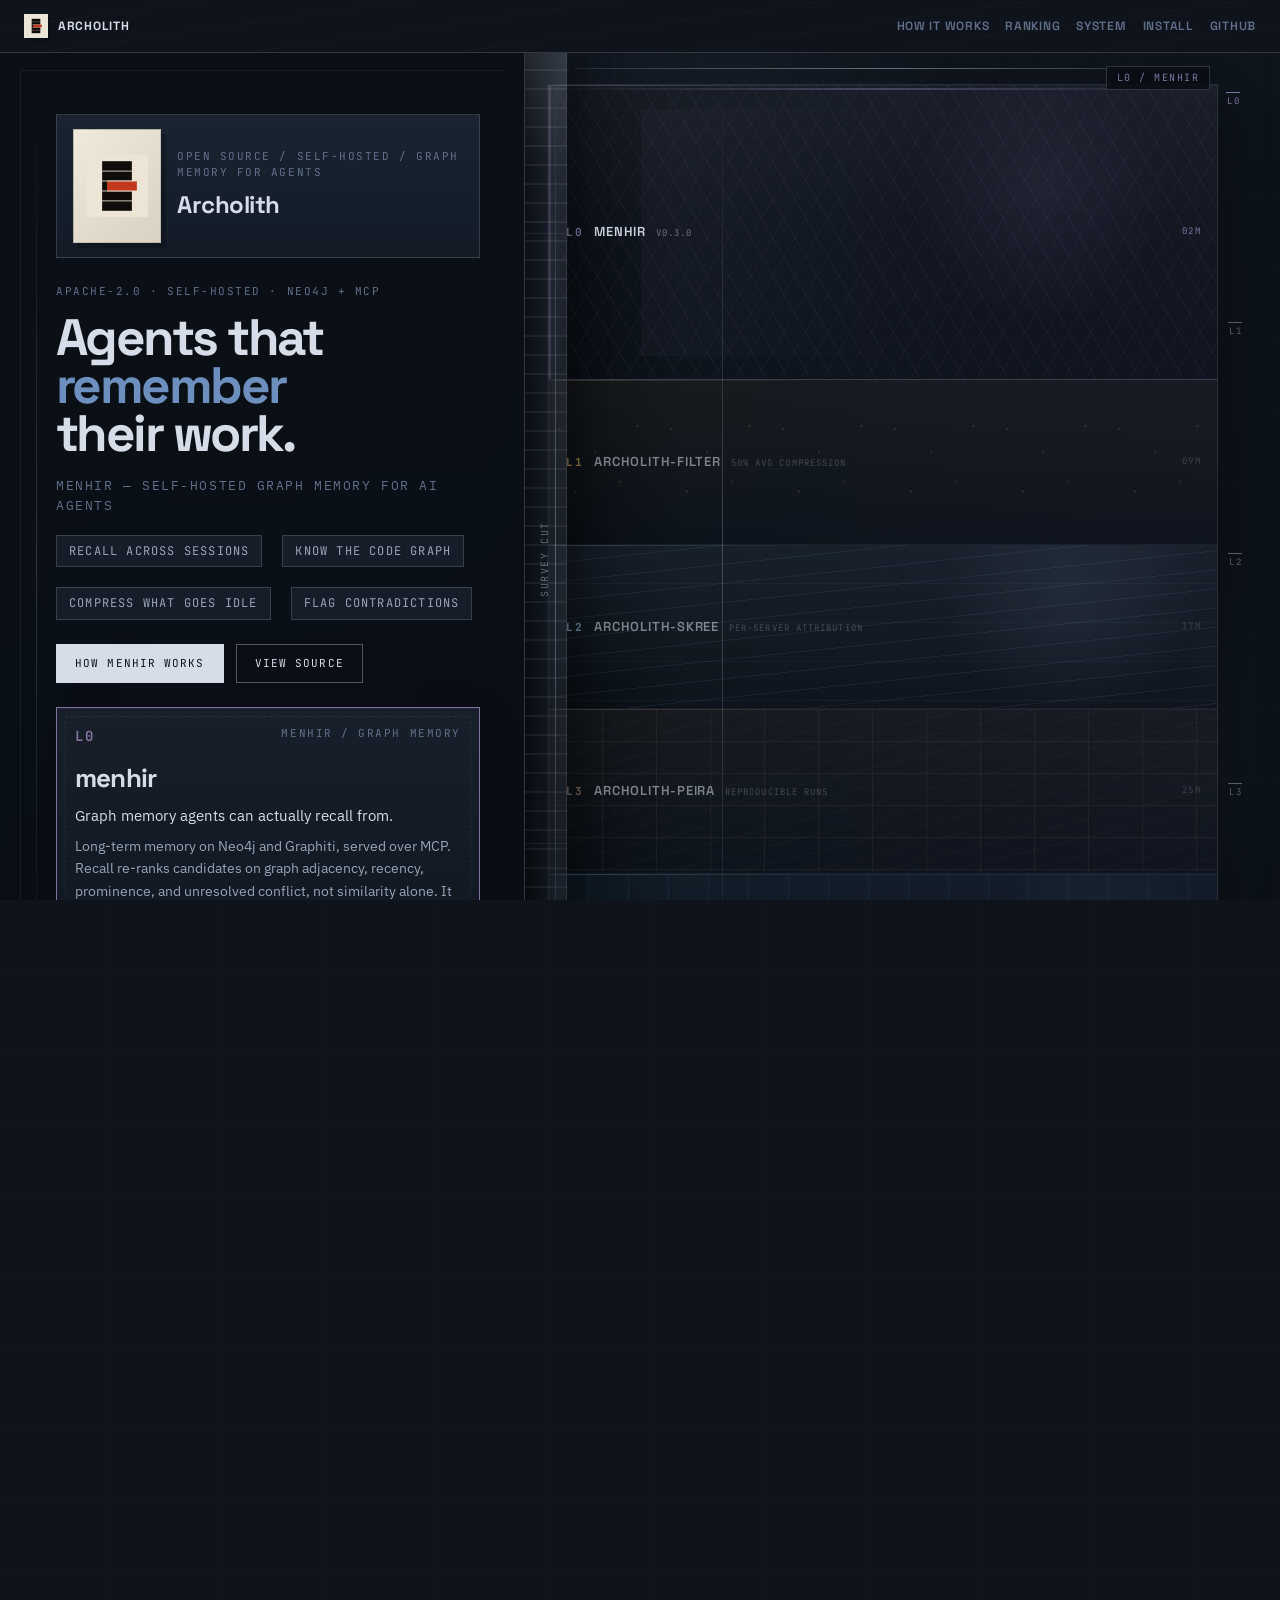
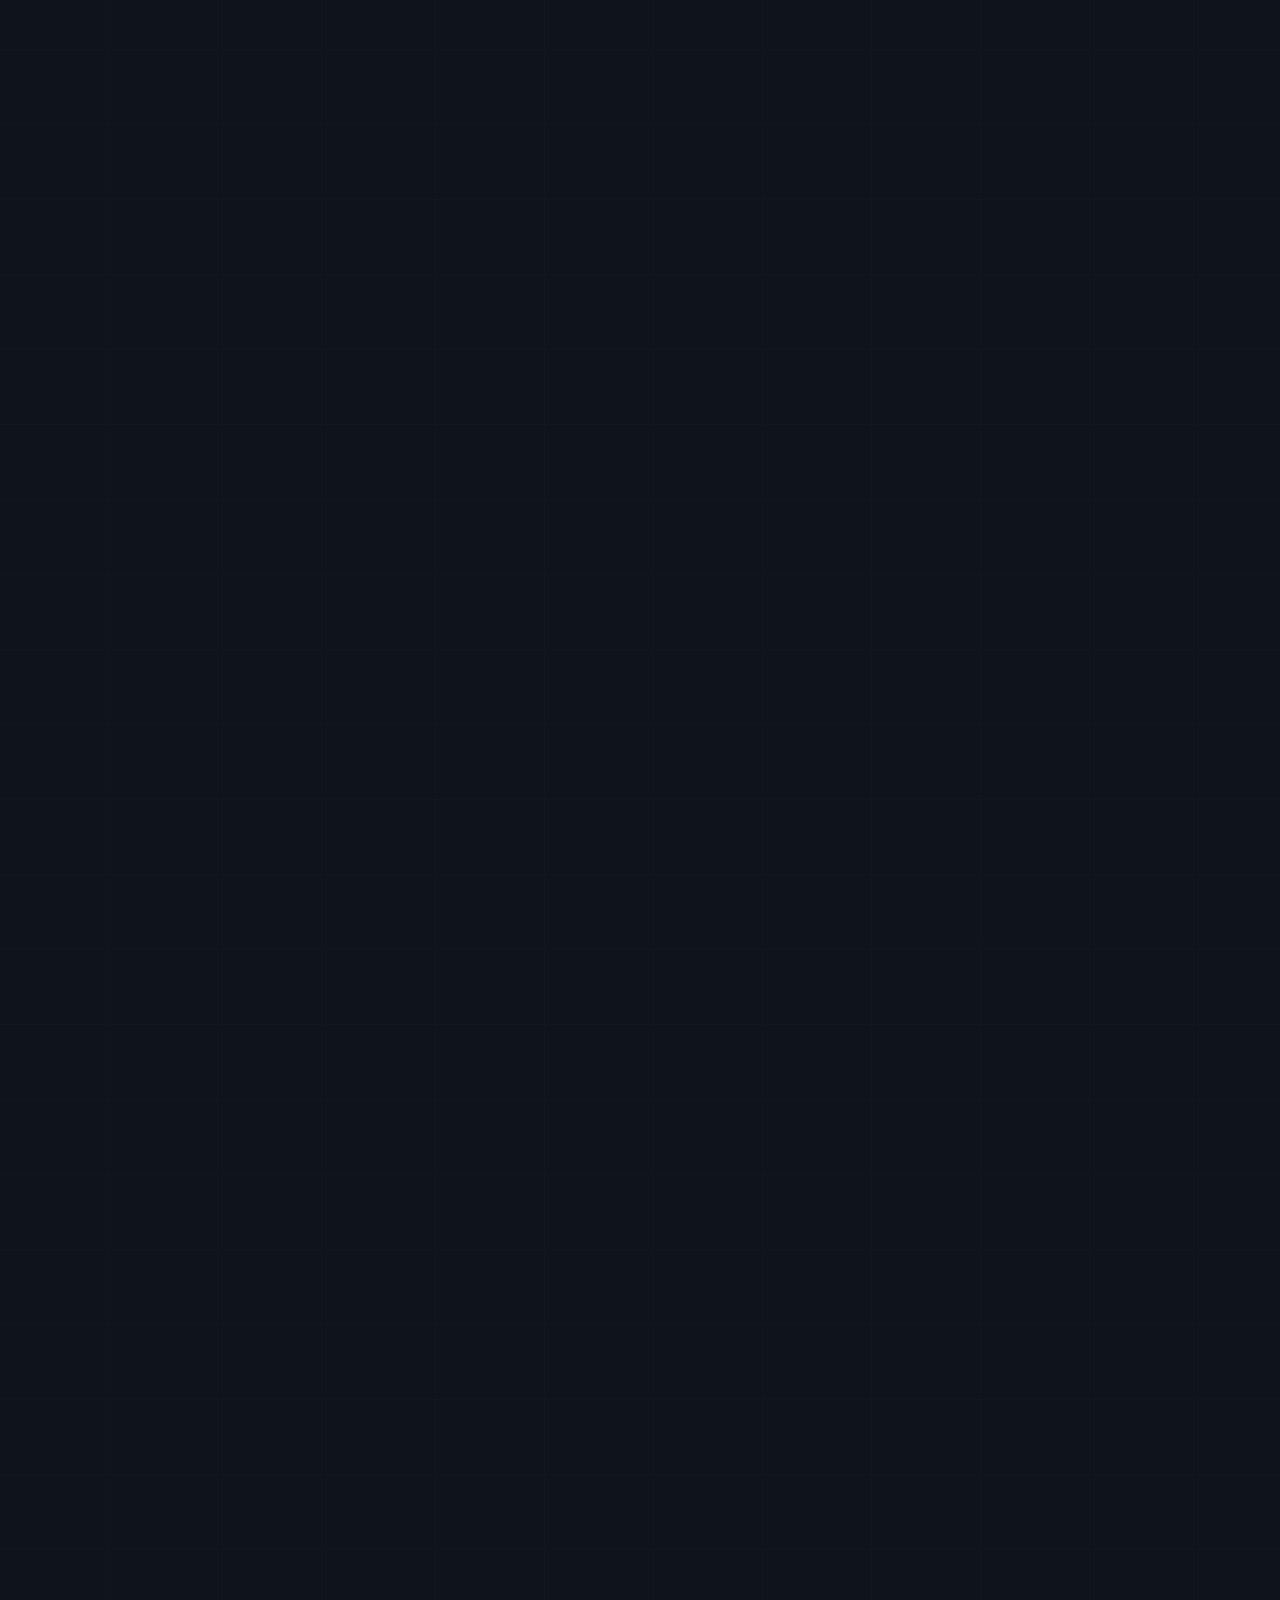
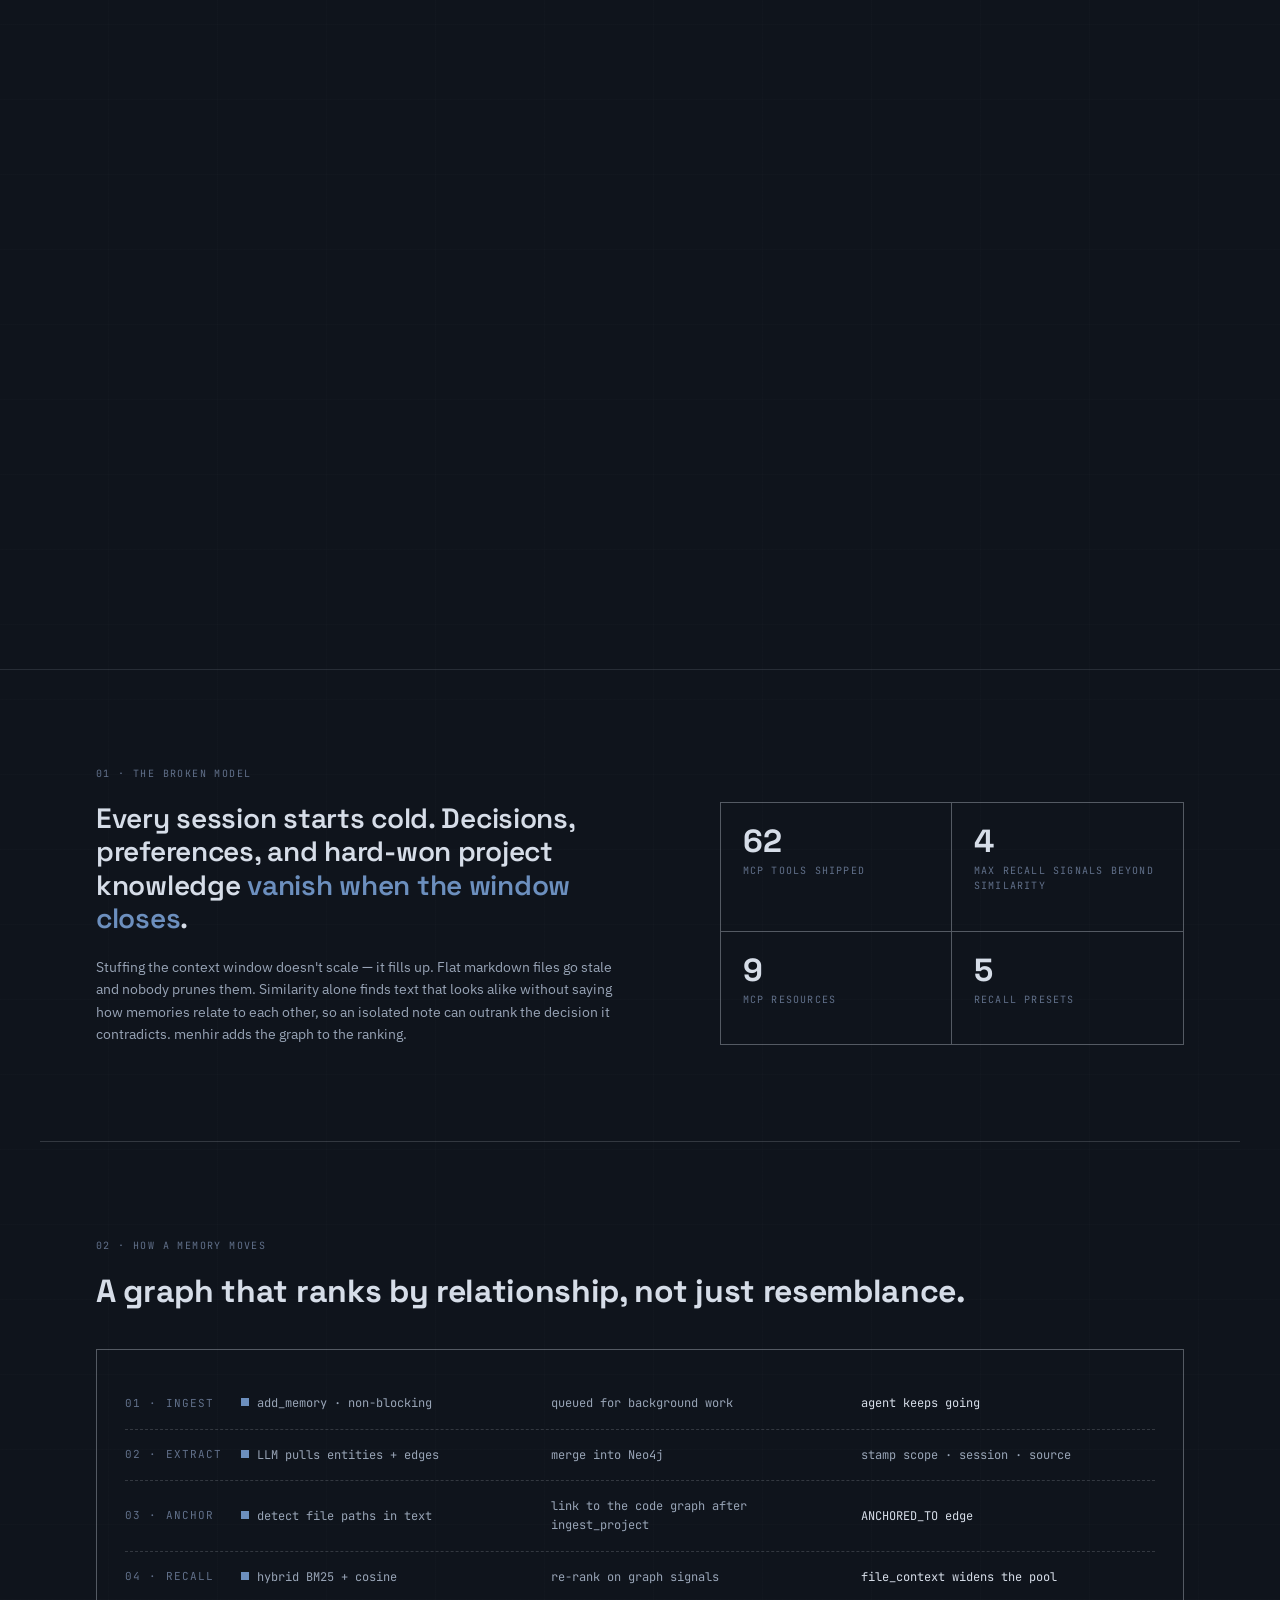
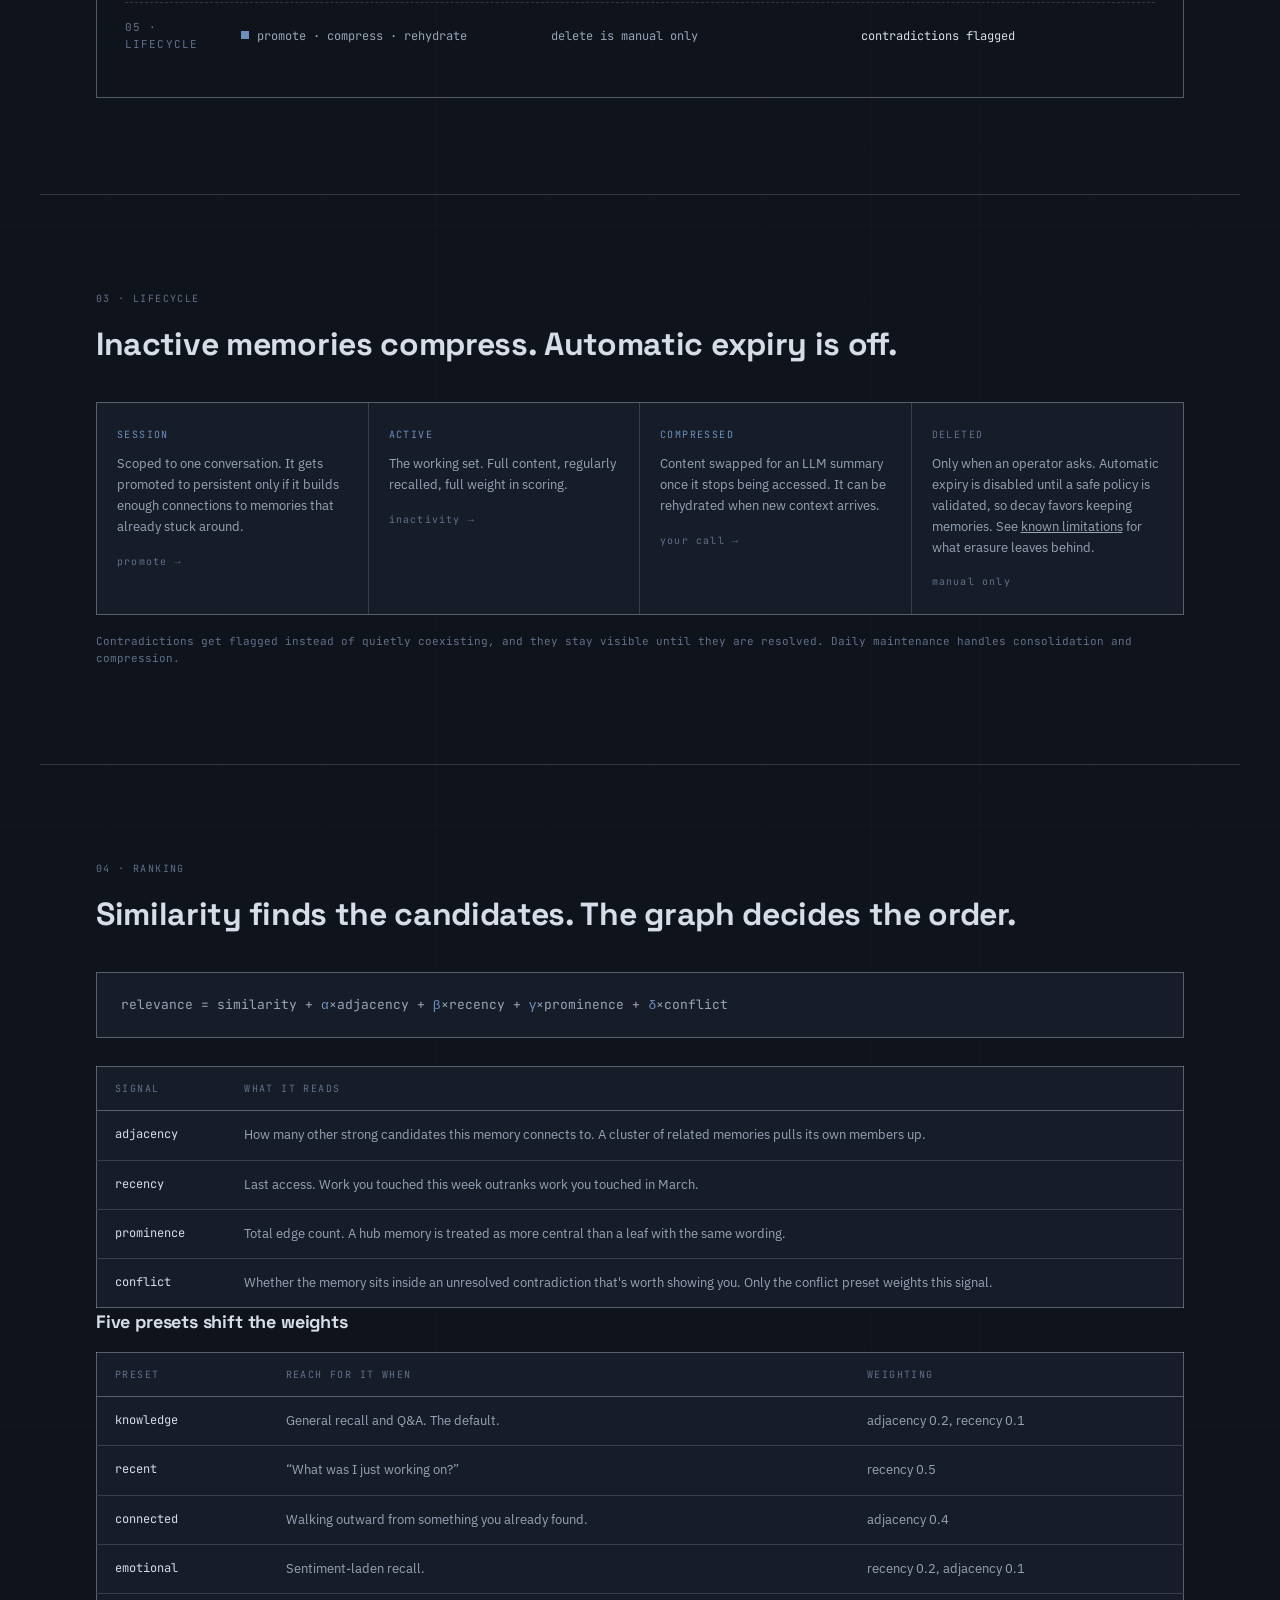
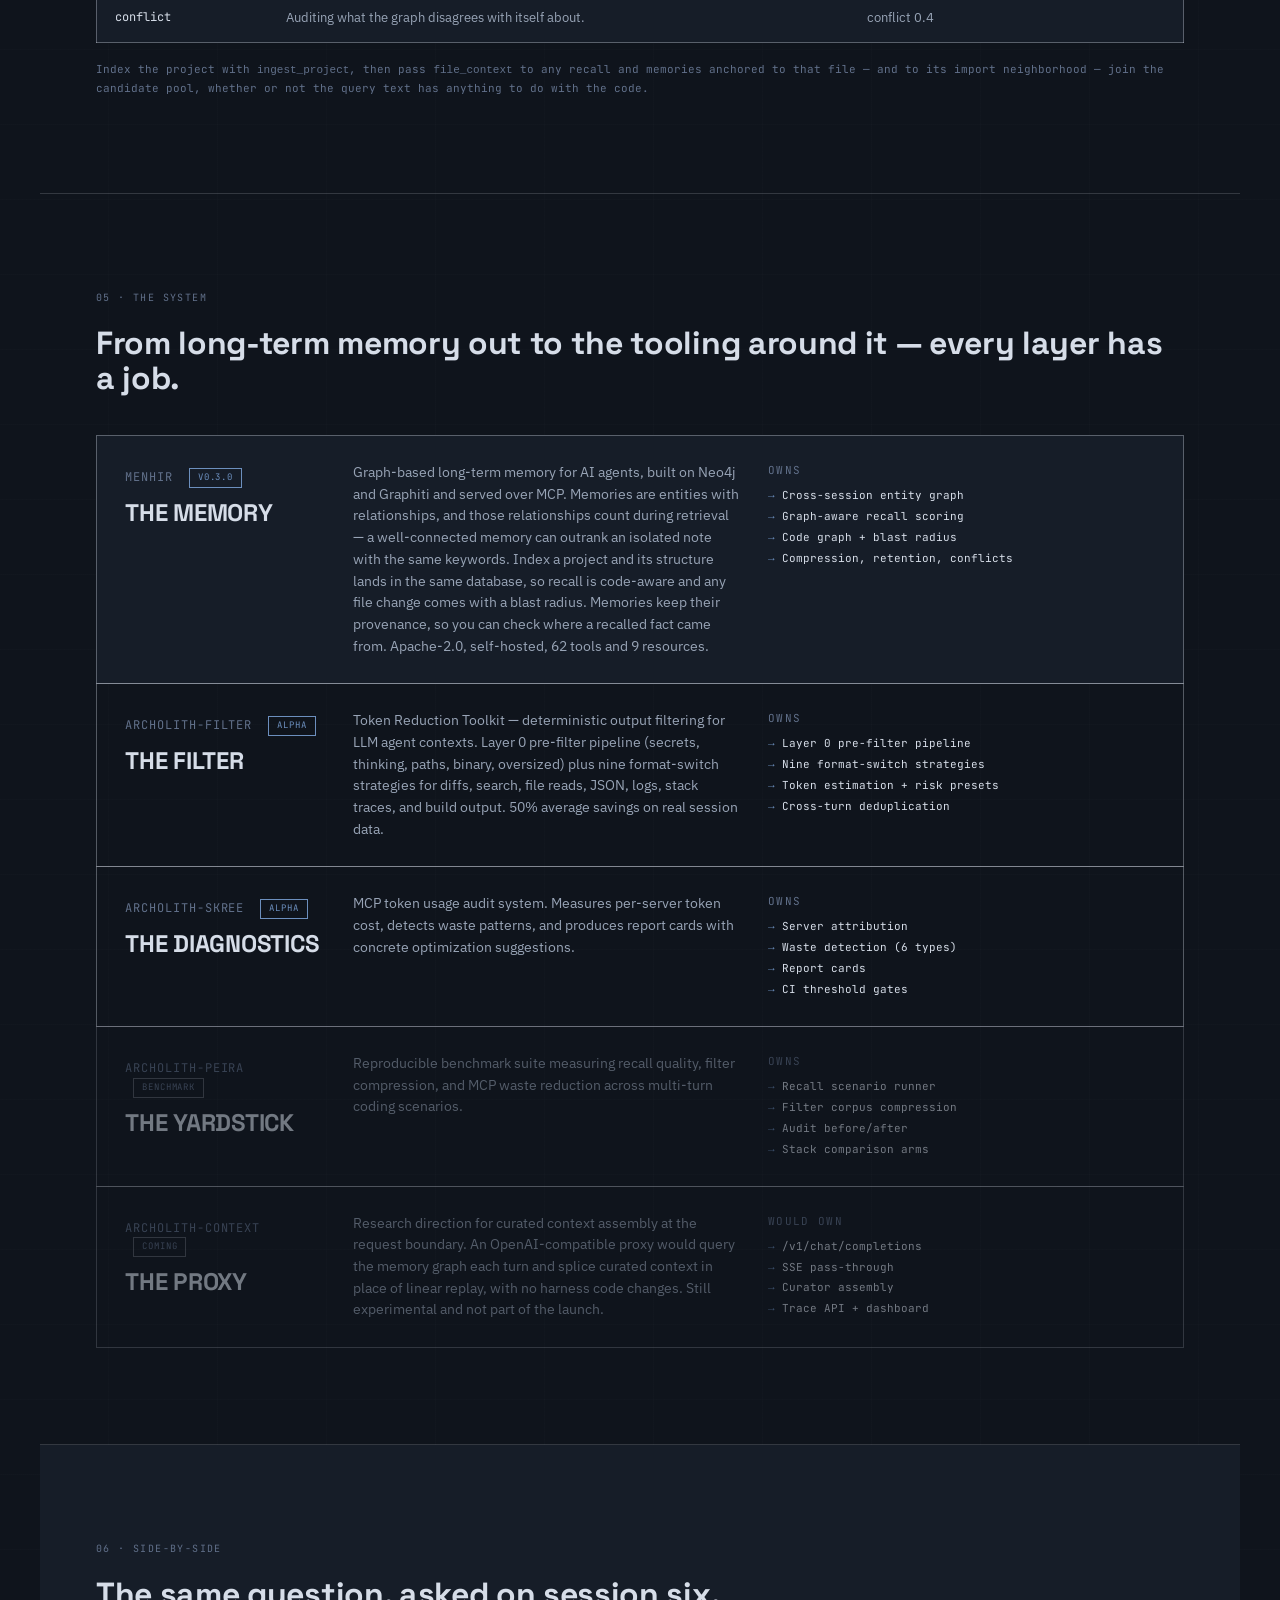
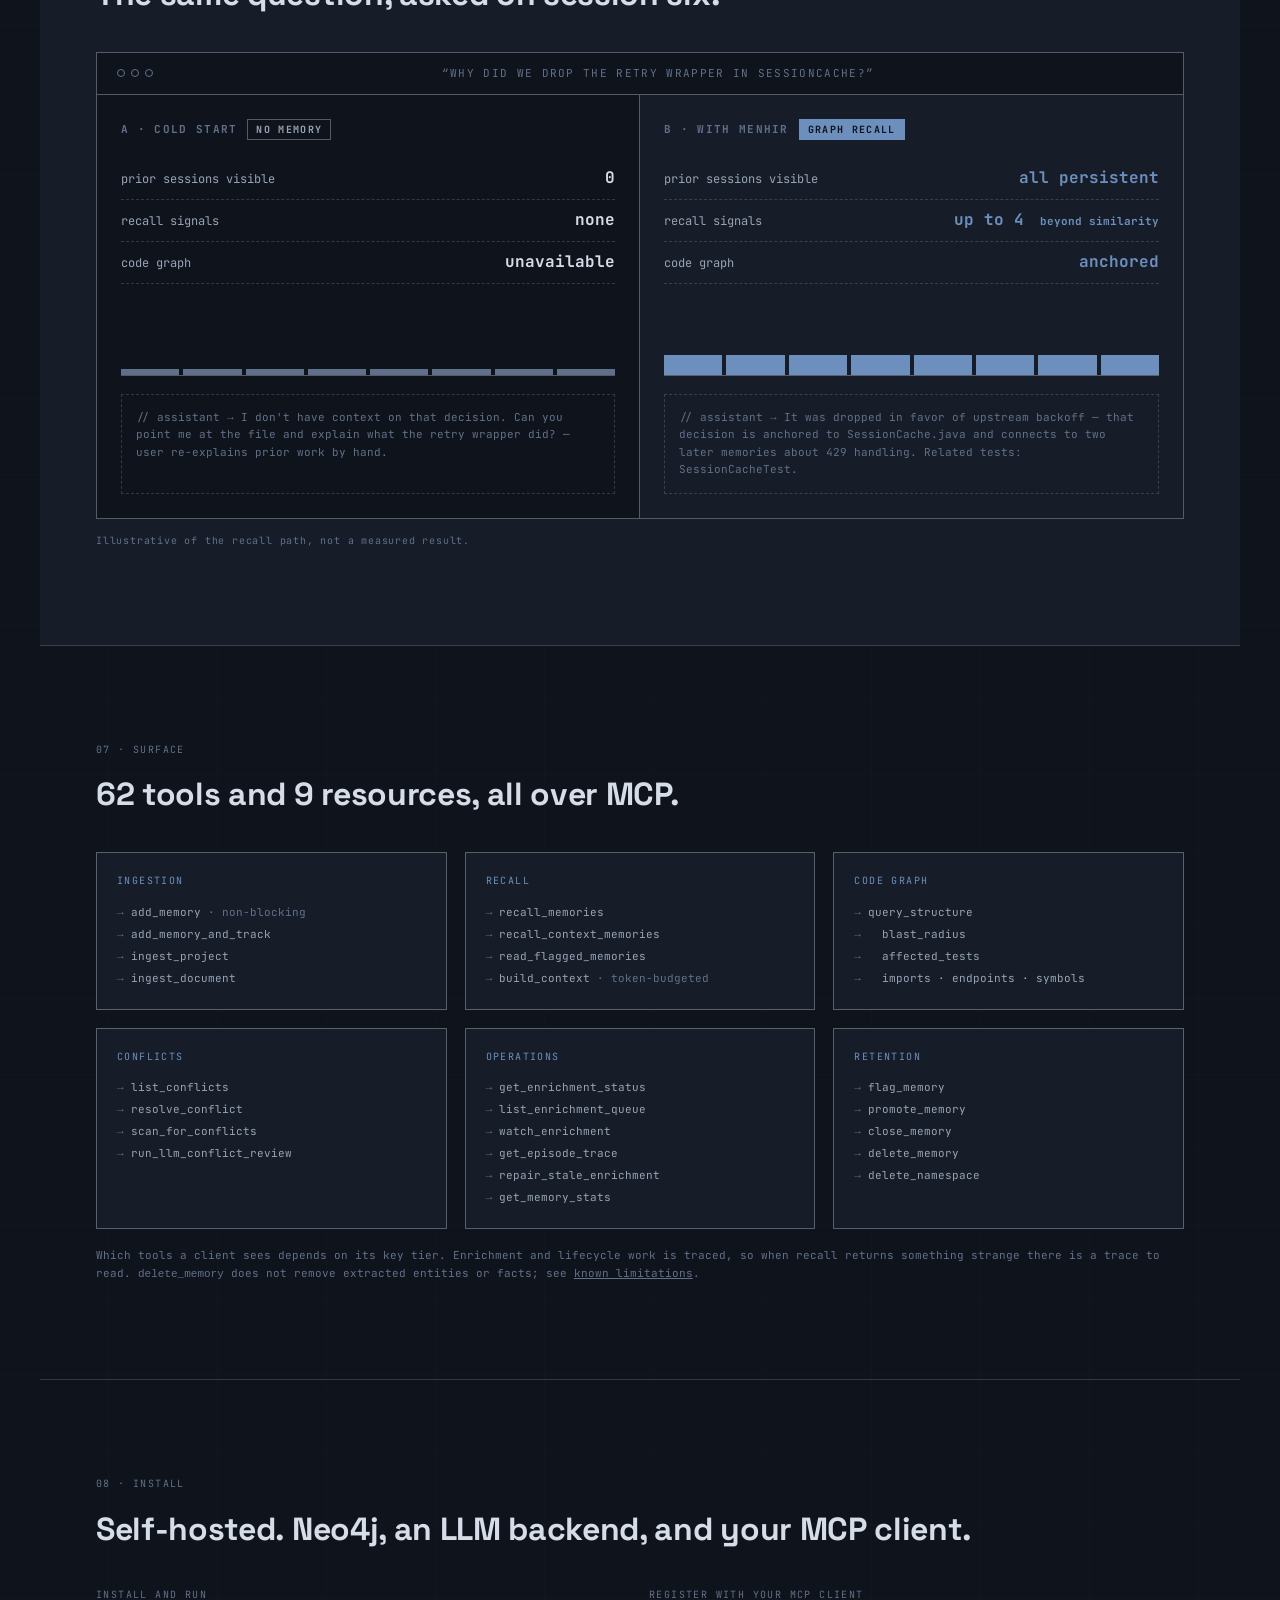
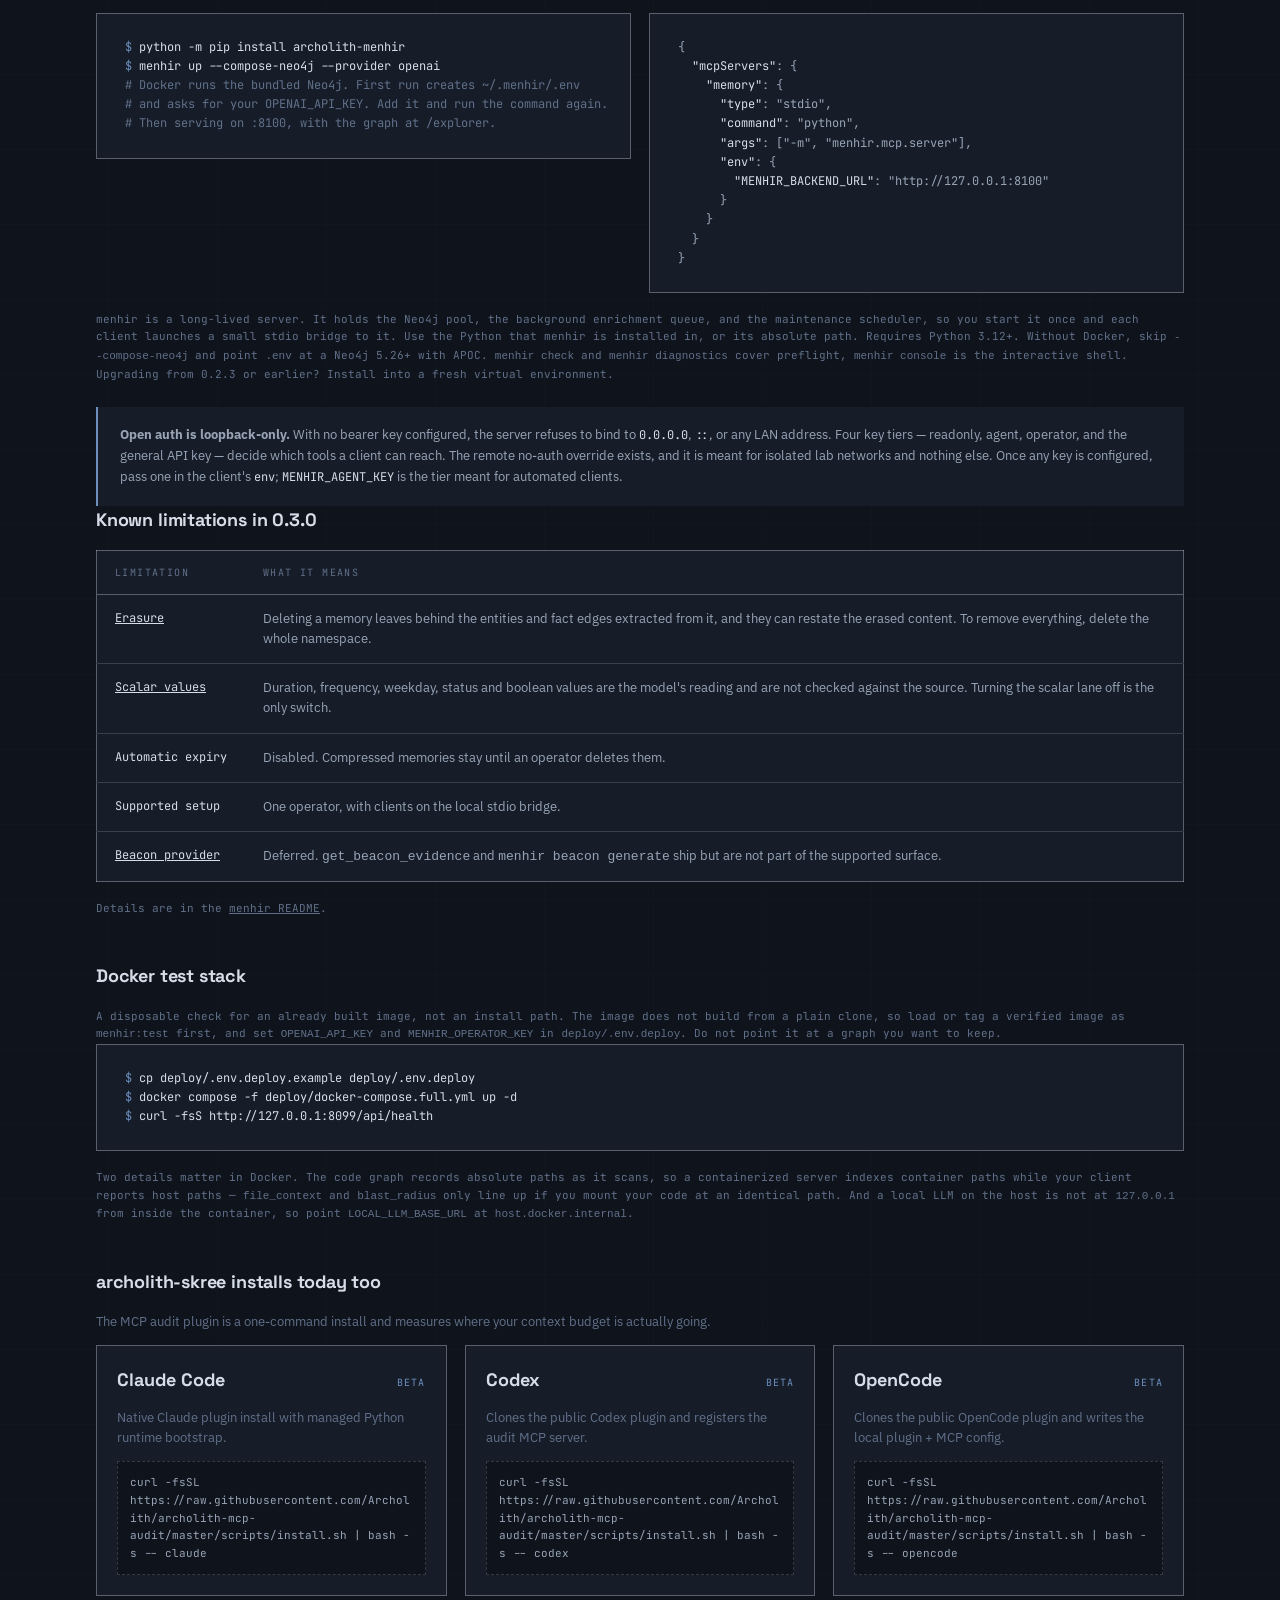
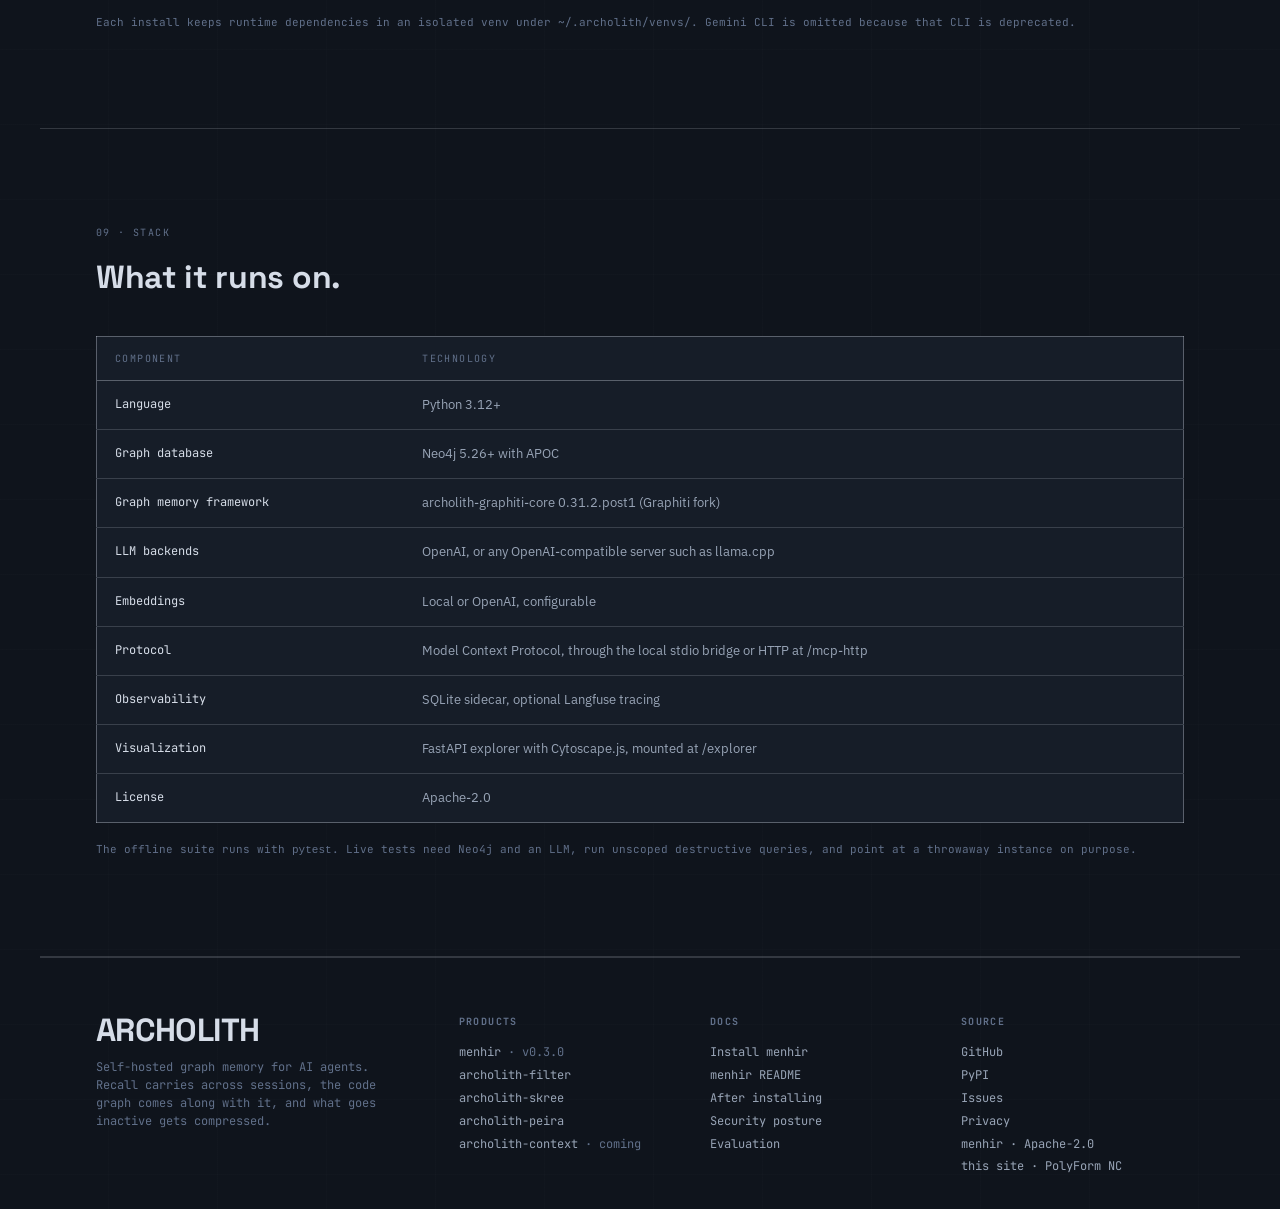
==== commit 7f7830c1: "docs: correct menhir copy for 0.3.0 Lifecycle no longer claims automatic expiry, the Docker command " ====
--- a/index.html
+++ b/index.html
@@ -4,15 +4,15 @@
 <meta charset="UTF-8">
 <meta name="viewport" content="width=device-width, initial-scale=1">
 <title>Archolith &mdash; Self-hosted graph memory for AI agents</title>
-<meta name="description" content="menhir is a self-hosted graph memory system for AI agents. Recall across sessions, structure-aware retrieval, automatic decay and conflict detection. Served over MCP.">
+<meta name="description" content="menhir is a self-hosted graph memory system for AI agents. Recall across sessions, structure-aware retrieval, compression of inactive memories and conflict detection. Served over MCP.">
 <link rel="icon" type="image/svg+xml" href="favicon.svg">
 <link rel="icon" href="favicon.ico" sizes="any">
 <link rel="preload" as="style" href="fonts/fonts.css" onload="this.onload=null;this.rel='stylesheet'">
-<link rel="preload" as="style" href="hero/archolith-hero.css?v=20260810a" onload="this.onload=null;this.rel='stylesheet'">
+<link rel="preload" as="style" href="hero/archolith-hero.css?v=20261101a" onload="this.onload=null;this.rel='stylesheet'">
 <link rel="preload" as="image" href="logos/05-strata-column.svg">
 <noscript>
   <link rel="stylesheet" href="fonts/fonts.css">
-  <link rel="stylesheet" href="hero/archolith-hero.css?v=20260810a">
+  <link rel="stylesheet" href="hero/archolith-hero.css?v=20261101a">
 </noscript>
 
 <style>
@@ -1380,24 +1380,24 @@
   <div class="problem-grid">
     <div>
       <h2 class="problem__heading">Every session starts cold. Decisions, preferences, and hard-won project knowledge <em>vanish when the window closes</em>.</h2>
-      <p class="problem__body">Stuffing the context window doesn't scale &mdash; it fills up. Flat markdown files go stale and nobody prunes them. Vector databases find text that looks similar but have no concept of how memories relate to each other, so an isolated note outranks the decision it contradicts. Agents need a graph, not a bigger bucket.</p>
+      <p class="problem__body">Stuffing the context window doesn't scale &mdash; it fills up. Flat markdown files go stale and nobody prunes them. Similarity alone finds text that looks alike without saying how memories relate to each other, so an isolated note can outrank the decision it contradicts. menhir adds the graph to the ranking.</p>
     </div>
     <div class="stats">
       <div class="stats__cell">
-        <div class="stats__num">52</div>
+        <div class="stats__num">62</div>
         <div class="stats__label">MCP tools shipped</div>
       </div>
       <div class="stats__cell">
         <div class="stats__num">4</div>
-        <div class="stats__label">recall signals beyond similarity</div>
+        <div class="stats__label">max recall signals beyond similarity</div>
       </div>
       <div class="stats__cell">
-        <div class="stats__num">5,900+</div>
-        <div class="stats__label">tests in the suite</div>
+        <div class="stats__num">9</div>
+        <div class="stats__label">MCP resources</div>
       </div>
       <div class="stats__cell">
-        <div class="stats__num">0</div>
-        <div class="stats__label">manual graph upkeep</div>
+        <div class="stats__num">5</div>
+        <div class="stats__label">recall presets</div>
       </div>
     </div>
   </div>
@@ -1425,7 +1425,7 @@
     <div class="seq__row">
       <span class="seq__step">03 &middot; anchor</span>
       <span class="seq__cell"><span class="seq__pip"></span>detect file paths in text</span>
-      <span class="seq__cell">link to the code graph</span>
+      <span class="seq__cell">link to the code graph after ingest_project</span>
       <span class="seq__cell is-on">ANCHORED_TO edge</span>
     </div>
     <div class="seq__row">
@@ -1436,8 +1436,8 @@
     </div>
     <div class="seq__row">
       <span class="seq__step">05 &middot; lifecycle</span>
-      <span class="seq__cell"><span class="seq__pip"></span>promote &middot; compress &middot; expire</span>
-      <span class="seq__cell">bridge neighbors before delete</span>
+      <span class="seq__cell"><span class="seq__pip"></span>promote &middot; compress &middot; rehydrate</span>
+      <span class="seq__cell">delete is manual only</span>
       <span class="seq__cell is-on">contradictions flagged</span>
     </div>
   </div>
@@ -1448,7 +1448,7 @@
      ============================================================ -->
 <section class="sec" id="lifecycle">
   <span class="sec__num">03 &middot; Lifecycle</span>
-  <h3 class="sec__title">Memories are supposed to fade. Most systems never let them.</h3>
+  <h3 class="sec__title">Inactive memories compress. Automatic expiry is off.</h3>
   <div class="life">
     <div class="life__cell">
       <span class="life__state">Session</span>
@@ -1462,16 +1462,16 @@
     </div>
     <div class="life__cell">
       <span class="life__state">Compressed</span>
-      <div class="life__body">Content swapped for an LLM summary once it stops being accessed. Rehydrates on its own the next time something recalls it.</div>
-      <span class="life__arrow">expiry &rarr;</span>
+      <div class="life__body">Content swapped for an LLM summary once it stops being accessed. It can be rehydrated when new context arrives.</div>
+      <span class="life__arrow">your call &rarr;</span>
     </div>
     <div class="life__cell life__cell--end">
-      <span class="life__state">Gone</span>
-      <div class="life__body">Queued for deletion. Neighbors get bridged first, so removing a node doesn't cut the graph in half.</div>
-      <span class="life__arrow">deleted</span>
+      <span class="life__state">Deleted</span>
+      <div class="life__body">Only when an operator asks. Automatic expiry is disabled until a safe policy is validated, so decay favors keeping memories. See <a href="#limitations">known limitations</a> for what erasure leaves behind.</div>
+      <span class="life__arrow">manual only</span>
     </div>
   </div>
-  <p class="life__note">Contradictions get flagged instead of quietly coexisting. Nothing in this loop needs a human: recall keeps a memory sharp, and everything else thins out.</p>
+  <p class="life__note">Contradictions get flagged instead of quietly coexisting, and they stay visible until they are resolved. Daily maintenance handles consolidation and compression.</p>
 </section>
 
 <!-- ============================================================
@@ -1490,7 +1490,7 @@
         <tr><td class="key">adjacency</td><td>How many other strong candidates this memory connects to. A cluster of related memories pulls its own members up.</td></tr>
         <tr><td class="key">recency</td><td>Last access. Work you touched this week outranks work you touched in March.</td></tr>
         <tr><td class="key">prominence</td><td>Total edge count. A hub memory is treated as more central than a leaf with the same wording.</td></tr>
-        <tr><td class="key">conflict</td><td>Whether the memory sits inside an unresolved contradiction that's worth showing you.</td></tr>
+        <tr><td class="key">conflict</td><td>Whether the memory sits inside an unresolved contradiction that's worth showing you. Only the conflict preset weights this signal.</td></tr>
       </tbody>
     </table>
   </div>
@@ -1509,7 +1509,7 @@
       </tbody>
     </table>
   </div>
-  <p class="life__note">Pass <code>file_context</code> to any recall and memories anchored to that file &mdash; and to its import neighborhood &mdash; join the candidate pool, whether or not the query text has anything to do with the code.</p>
+  <p class="life__note">Index the project with <code>ingest_project</code>, then pass <code>file_context</code> to any recall and memories anchored to that file &mdash; and to its import neighborhood &mdash; join the candidate pool, whether or not the query text has anything to do with the code.</p>
 </section>
 
 <!-- ============================================================
@@ -1522,17 +1522,17 @@
     <div class="slab slab--primary">
       <div class="slab__id">
         menhir
-        <span class="slab__badge slab__badge--stable">launch</span>
+        <span class="slab__badge slab__badge--stable">v0.3.0</span>
         <span class="slab__name">The memory</span>
       </div>
-      <div class="slab__body">Graph-based long-term memory for AI agents, built on Neo4j and Graphiti and served over MCP. Memories are entities with relationships, and those relationships count during retrieval &mdash; a well-connected memory outranks an isolated note with the same keywords. Project structure lands in the same database, so recall is code-aware and any file change comes with a blast radius. Apache-2.0, self-hosted, 52 tools and 9 resources.</div>
+      <div class="slab__body">Graph-based long-term memory for AI agents, built on Neo4j and Graphiti and served over MCP. Memories are entities with relationships, and those relationships count during retrieval &mdash; a well-connected memory can outrank an isolated note with the same keywords. Index a project and its structure lands in the same database, so recall is code-aware and any file change comes with a blast radius. Memories keep their provenance, so you can check where a recalled fact came from. Apache-2.0, self-hosted, 62 tools and 9 resources.</div>
       <div class="slab__io">
         <div class="slab__io-label">Owns</div>
         <ul>
           <li>Cross-session entity graph</li>
-          <li>Four-signal recall scoring</li>
+          <li>Graph-aware recall scoring</li>
           <li>Code graph + blast radius</li>
-          <li>Decay, compression, conflicts</li>
+          <li>Compression, retention, conflicts</li>
         </ul>
       </div>
     </div>
@@ -1576,7 +1576,7 @@
         <span class="slab__badge">benchmark</span>
         <span class="slab__name">The yardstick</span>
       </div>
-      <div class="slab__body">Reproducible benchmark suite measuring recall quality, filter compression, and MCP waste reduction across multi-turn coding scenarios. Public claims stay tied to tracked evidence artifacts.</div>
+      <div class="slab__body">Reproducible benchmark suite measuring recall quality, filter compression, and MCP waste reduction across multi-turn coding scenarios.</div>
       <div class="slab__io">
         <div class="slab__io-label">Owns</div>
         <ul>
@@ -1638,7 +1638,7 @@
       <div class="demo-pane demo-pane--proxy">
         <h5 class="demo-pane__title">B &middot; With menhir <span class="demo-pane__badge">graph recall</span></h5>
         <div class="demo-meter demo-meter--good"><span>prior sessions visible</span><b>all persistent</b></div>
-        <div class="demo-meter demo-meter--good"><span>recall signals</span><b>4 <span class="delta">beyond similarity</span></b></div>
+        <div class="demo-meter demo-meter--good"><span>recall signals</span><b>up to 4 <span class="delta">beyond similarity</span></b></div>
         <div class="demo-meter demo-meter--good"><span>code graph</span><b>anchored</b></div>
         <div class="demo-bars demo-bars--flat">
           <span></span><span></span><span></span><span></span><span></span><span></span><span></span><span></span>
@@ -1647,7 +1647,7 @@
       </div>
     </div>
   </div>
-  <p style="margin-top:14px; font-family:var(--f-mono); font-size:10px; color:var(--ink-mute); letter-spacing:0.08em;">Illustrative of the recall path. Benchmarked figures stay tied to tracked archolith-peira evidence artifacts.</p>
+  <p style="margin-top:14px; font-family:var(--f-mono); font-size:10px; color:var(--ink-mute); letter-spacing:0.08em;">Illustrative of the recall path, not a measured result.</p>
 </section>
 
 <!-- ============================================================
@@ -1655,7 +1655,7 @@
      ============================================================ -->
 <section class="sec" id="tools">
   <span class="sec__num">07 &middot; Surface</span>
-  <h3 class="sec__title">52 tools and 9 resources, all over MCP.</h3>
+  <h3 class="sec__title">62 tools and 9 resources, all over MCP.</h3>
   <div class="tools">
     <div class="tools__group">
       <span class="tools__label">Ingestion</span>
@@ -1715,7 +1715,7 @@
       </ul>
     </div>
   </div>
-  <p class="life__note">Every enrichment pass, scoring decision, and lifecycle transition writes to a SQLite sidecar, so when recall returns something strange there is a trace to read.</p>
+  <p class="life__note">Which tools a client sees depends on its key tier. Enrichment and lifecycle work is traced, so when recall returns something strange there is a trace to read. <code>delete_memory</code> does not remove extracted entities or facts; see <a href="#limitations">known limitations</a>.</p>
 </section>
 
 <!-- ============================================================
@@ -1726,39 +1726,58 @@
   <h3 class="sec__title">Self-hosted. Neo4j, an LLM backend, and your MCP client.</h3>
   <div class="install-split">
     <div class="install-split__col">
-      <span class="install-split__label">Clone and run</span>
-      <div class="quickstart"><span class="prompt">$</span> <span class="cmd">git clone https://github.com/Archolith/menhir.git</span>
-<span class="prompt">$</span> <span class="cmd">cd menhir &amp;&amp; pip install -e .</span>
-<span class="prompt">$</span> <span class="cmd">cp .env.example .env</span>      <span class="comment"># Neo4j + LLM settings</span>
-<span class="prompt">$</span> <span class="cmd">docker compose up -d</span>      <span class="comment"># local Neo4j with APOC</span>
-<span class="prompt">$</span> <span class="cmd">menhir serve</span>              <span class="comment"># :8100 + /explorer</span></div>
+      <span class="install-split__label">Install and run</span>
+      <div class="quickstart"><span class="prompt">$</span> <span class="cmd">python -m pip install archolith-menhir</span>
+<span class="prompt">$</span> <span class="cmd">menhir up --compose-neo4j --provider openai</span>
+<span class="comment"># Docker runs the bundled Neo4j. First run creates ~/.menhir/.env</span>
+<span class="comment"># and asks for your OPENAI_API_KEY. Add it and run the command again.</span>
+<span class="comment"># Then serving on :8100, with the graph at /explorer.</span></div>
     </div>
     <div class="install-split__col">
       <span class="install-split__label">Register with your MCP client</span>
       <div class="quickstart">{
   <span class="cmd">"mcpServers"</span>: {
     <span class="cmd">"memory"</span>: {
-      <span class="cmd">"type"</span>: "http",
-      <span class="cmd">"url"</span>: "http://127.0.0.1:8100/mcp-http",
-      <span class="cmd">"headers"</span>: {
-        <span class="cmd">"Authorization"</span>: "Bearer &lt;key&gt;"
+      <span class="cmd">"type"</span>: "stdio",
+      <span class="cmd">"command"</span>: "python",
+      <span class="cmd">"args"</span>: ["-m", "menhir.mcp.server"],
+      <span class="cmd">"env"</span>: {
+        <span class="cmd">"MENHIR_BACKEND_URL"</span>: "http://127.0.0.1:8100"
       }
     }
   }
 }</div>
     </div>
   </div>
-  <p class="install-note">menhir is a long-lived server. It holds the Neo4j pool, the background enrichment queue, and the maintenance scheduler, so you start it once instead of spawning one per client session. <code>menhir check</code> and <code>menhir diagnostics</code> cover preflight, <code>menhir console</code> is the interactive shell. Installing pulls two first-party dependencies from GitHub, so <code>git</code> has to be on your PATH.</p>
+  <p class="install-note">menhir is a long-lived server. It holds the Neo4j pool, the background enrichment queue, and the maintenance scheduler, so you start it once and each client launches a small stdio bridge to it. Use the Python that menhir is installed in, or its absolute path. Requires Python 3.12+. Without Docker, skip <code>--compose-neo4j</code> and point <code>.env</code> at a Neo4j 5.26+ with APOC. <code>menhir check</code> and <code>menhir diagnostics</code> cover preflight, <code>menhir console</code> is the interactive shell. Upgrading from 0.2.3 or earlier? Install into a fresh virtual environment.</p>
 
   <div class="callout">
-    <strong>Open auth is loopback-only.</strong> With no bearer key configured, the server refuses to bind to <code>0.0.0.0</code>, <code>::</code>, or any LAN address. Four key tiers &mdash; readonly, agent, operator, and the general API key &mdash; decide which tools a client can reach. The remote no-auth override exists, and it is meant for isolated lab networks and nothing else.
+    <strong>Open auth is loopback-only.</strong> With no bearer key configured, the server refuses to bind to <code>0.0.0.0</code>, <code>::</code>, or any LAN address. Four key tiers &mdash; readonly, agent, operator, and the general API key &mdash; decide which tools a client can reach. The remote no-auth override exists, and it is meant for isolated lab networks and nothing else. Once any key is configured, pass one in the client's <code>env</code>; <code>MENHIR_AGENT_KEY</code> is the tier meant for automated clients.
   </div>
 
-  <h4 class="subhead">Or run the whole thing in Docker</h4>
+  <h4 class="subhead" id="limitations">Known limitations in 0.3.0</h4>
+  <div class="table-wrap">
+    <table class="gtable">
+      <thead>
+        <tr><th>Limitation</th><th>What it means</th></tr>
+      </thead>
+      <tbody>
+        <tr><td class="key"><a href="https://github.com/Archolith/menhir/issues/417">Erasure</a></td><td>Deleting a memory leaves behind the entities and fact edges extracted from it, and they can restate the erased content. To remove everything, delete the whole namespace.</td></tr>
+        <tr><td class="key"><a href="https://github.com/Archolith/menhir/issues/169">Scalar values</a></td><td>Duration, frequency, weekday, status and boolean values are the model's reading and are not checked against the source. Turning the scalar lane off is the only switch.</td></tr>
+        <tr><td class="key">Automatic expiry</td><td>Disabled. Compressed memories stay until an operator deletes them.</td></tr>
+        <tr><td class="key">Supported setup</td><td>One operator, with clients on the local stdio bridge.</td></tr>
+        <tr><td class="key"><a href="https://github.com/Archolith/menhir/issues/120">Beacon provider</a></td><td>Deferred. <code>get_beacon_evidence</code> and <code>menhir beacon generate</code> ship but are not part of the supported surface.</td></tr>
+      </tbody>
+    </table>
+  </div>
+  <p class="install-note">Details are in the <a href="https://github.com/Archolith/menhir#known-limitations">menhir README</a>.</p>
+
+  <h4 class="subhead">Docker test stack</h4>
+  <p class="install-note">A disposable check for an already built image, not an install path. The image does not build from a plain clone, so load or tag a verified image as <code>menhir:test</code> first, and set <code>OPENAI_API_KEY</code> and <code>MENHIR_OPERATOR_KEY</code> in <code>deploy/.env.deploy</code>. Do not point it at a graph you want to keep.</p>
   <div class="quickstart"><span class="prompt">$</span> <span class="cmd">cp deploy/.env.deploy.example deploy/.env.deploy</span>
-<span class="prompt">$</span> <span class="cmd">docker compose -f deploy/docker-compose.full.yml up -d --build</span>
+<span class="prompt">$</span> <span class="cmd">docker compose -f deploy/docker-compose.full.yml up -d</span>
 <span class="prompt">$</span> <span class="cmd">curl -fsS http://127.0.0.1:8099/api/health</span></div>
-  <p class="install-note">Two things to know before picking this over a local install. The code graph records absolute paths as it scans, so a containerized server indexes container paths while your client reports host paths &mdash; <code>file_context</code> and <code>blast_radius</code> only line up if you mount your code at an identical path. And a local LLM on the host is not at <code>127.0.0.1</code> from inside the container, so point <code>LOCAL_LLM_BASE_URL</code> at <code>host.docker.internal</code>.</p>
+  <p class="install-note">Two details matter in Docker. The code graph records absolute paths as it scans, so a containerized server indexes container paths while your client reports host paths &mdash; <code>file_context</code> and <code>blast_radius</code> only line up if you mount your code at an identical path. And a local LLM on the host is not at <code>127.0.0.1</code> from inside the container, so point <code>LOCAL_LLM_BASE_URL</code> at <code>host.docker.internal</code>.</p>
 
   <h4 class="subhead">archolith-skree installs today too</h4>
   <p class="install-tile__copy" style="max-width:640px;">The MCP audit plugin is a one-command install and measures where your context budget is actually going.</p>
@@ -1804,11 +1823,11 @@
       </thead>
       <tbody>
         <tr><td class="key">Language</td><td>Python 3.12+</td></tr>
-        <tr><td class="key">Graph database</td><td>Neo4j 5</td></tr>
-        <tr><td class="key">Graph memory framework</td><td>graphiti-core 0.29+</td></tr>
-        <tr><td class="key">LLM backends</td><td>Local llama.cpp (OpenAI-compatible), OpenAI, Gemini</td></tr>
+        <tr><td class="key">Graph database</td><td>Neo4j 5.26+ with APOC</td></tr>
+        <tr><td class="key">Graph memory framework</td><td>archolith-graphiti-core 0.31.2.post1 (Graphiti fork)</td></tr>
+        <tr><td class="key">LLM backends</td><td>OpenAI, or any OpenAI-compatible server such as llama.cpp</td></tr>
         <tr><td class="key">Embeddings</td><td>Local or OpenAI, configurable</td></tr>
-        <tr><td class="key">Protocol</td><td>Model Context Protocol over HTTP at /mcp-http</td></tr>
+        <tr><td class="key">Protocol</td><td>Model Context Protocol, through the local stdio bridge or HTTP at /mcp-http</td></tr>
         <tr><td class="key">Observability</td><td>SQLite sidecar, optional Langfuse tracing</td></tr>
         <tr><td class="key">Visualization</td><td>FastAPI explorer with Cytoscape.js, mounted at /explorer</td></tr>
         <tr><td class="key">License</td><td>Apache-2.0</td></tr>
@@ -1826,12 +1845,12 @@
 <footer class="footer">
   <div>
     <div class="footer__brand">ARCHOLITH</div>
-    <p class="footer__tagline">Self-hosted graph memory for AI agents. Recall carries across sessions, the code graph comes along with it, and what stopped mattering gets forgotten.</p>
+    <p class="footer__tagline">Self-hosted graph memory for AI agents. Recall carries across sessions, the code graph comes along with it, and what goes inactive gets compressed.</p>
   </div>
   <div>
     <h5>Products</h5>
     <ul>
-      <li><a href="https://github.com/Archolith/menhir">menhir</a> <span style="color:var(--ink-mute)">&middot; launch</span></li>
+      <li><a href="https://github.com/Archolith/menhir">menhir</a> <span style="color:var(--ink-mute)">&middot; v0.3.0</span></li>
       <li><a href="https://github.com/Archolith/archolith-filter">archolith-filter</a></li>
       <li><a href="https://github.com/Archolith/archolith-mcp-audit">archolith-skree</a></li>
       <li><a href="https://github.com/ctharvey/archolith-bench">archolith-peira</a></li>
@@ -1841,17 +1860,18 @@
   <div>
     <h5>Docs</h5>
     <ul>
-      <li><a href="#mechanism">How a memory moves</a></li>
-      <li><a href="#ranking">Ranking and presets</a></li>
-      <li><a href="#tools">MCP tool surface</a></li>
       <li><a href="#install">Install menhir</a></li>
-      <li><a href="#stack">Stack</a></li>
+      <li><a href="https://github.com/Archolith/menhir#readme">menhir README</a></li>
+      <li><a href="https://github.com/Archolith/menhir/blob/main/docs/post-install.md">After installing</a></li>
+      <li><a href="https://github.com/Archolith/menhir/blob/main/docs/security-posture.md">Security posture</a></li>
+      <li><a href="https://github.com/Archolith/menhir/blob/main/docs/evaluation.md">Evaluation</a></li>
     </ul>
   </div>
   <div>
     <h5>Source</h5>
     <ul>
       <li><a href="https://github.com/Archolith">GitHub</a></li>
+      <li><a href="https://pypi.org/project/archolith-menhir/">PyPI</a></li>
       <li><a href="https://github.com/Archolith/menhir/issues">Issues</a></li>
       <li><a href="privacy.html">Privacy</a></li>
       <li>menhir &middot; <a href="https://www.apache.org/licenses/LICENSE-2.0">Apache-2.0</a></li>
@@ -1863,10 +1883,10 @@
 <!-- ============================================================
      SCRIPTS
      ============================================================ -->
-<script defer src="hero/sliceDefinitions.js?v=20260810a"></script>
-<script defer src="hero/StrataSlice.js?v=20260810a"></script>
-<script defer src="hero/StrataField.js?v=20260810a"></script>
-<script defer src="hero/ArcholithHero.js?v=20260810a"></script>
+<script defer src="hero/sliceDefinitions.js?v=20261101a"></script>
+<script defer src="hero/StrataSlice.js?v=20261101a"></script>
+<script defer src="hero/StrataField.js?v=20261101a"></script>
+<script defer src="hero/ArcholithHero.js?v=20261101a"></script>
 <script>
 document.addEventListener("DOMContentLoaded", function() {
   /* Hero */
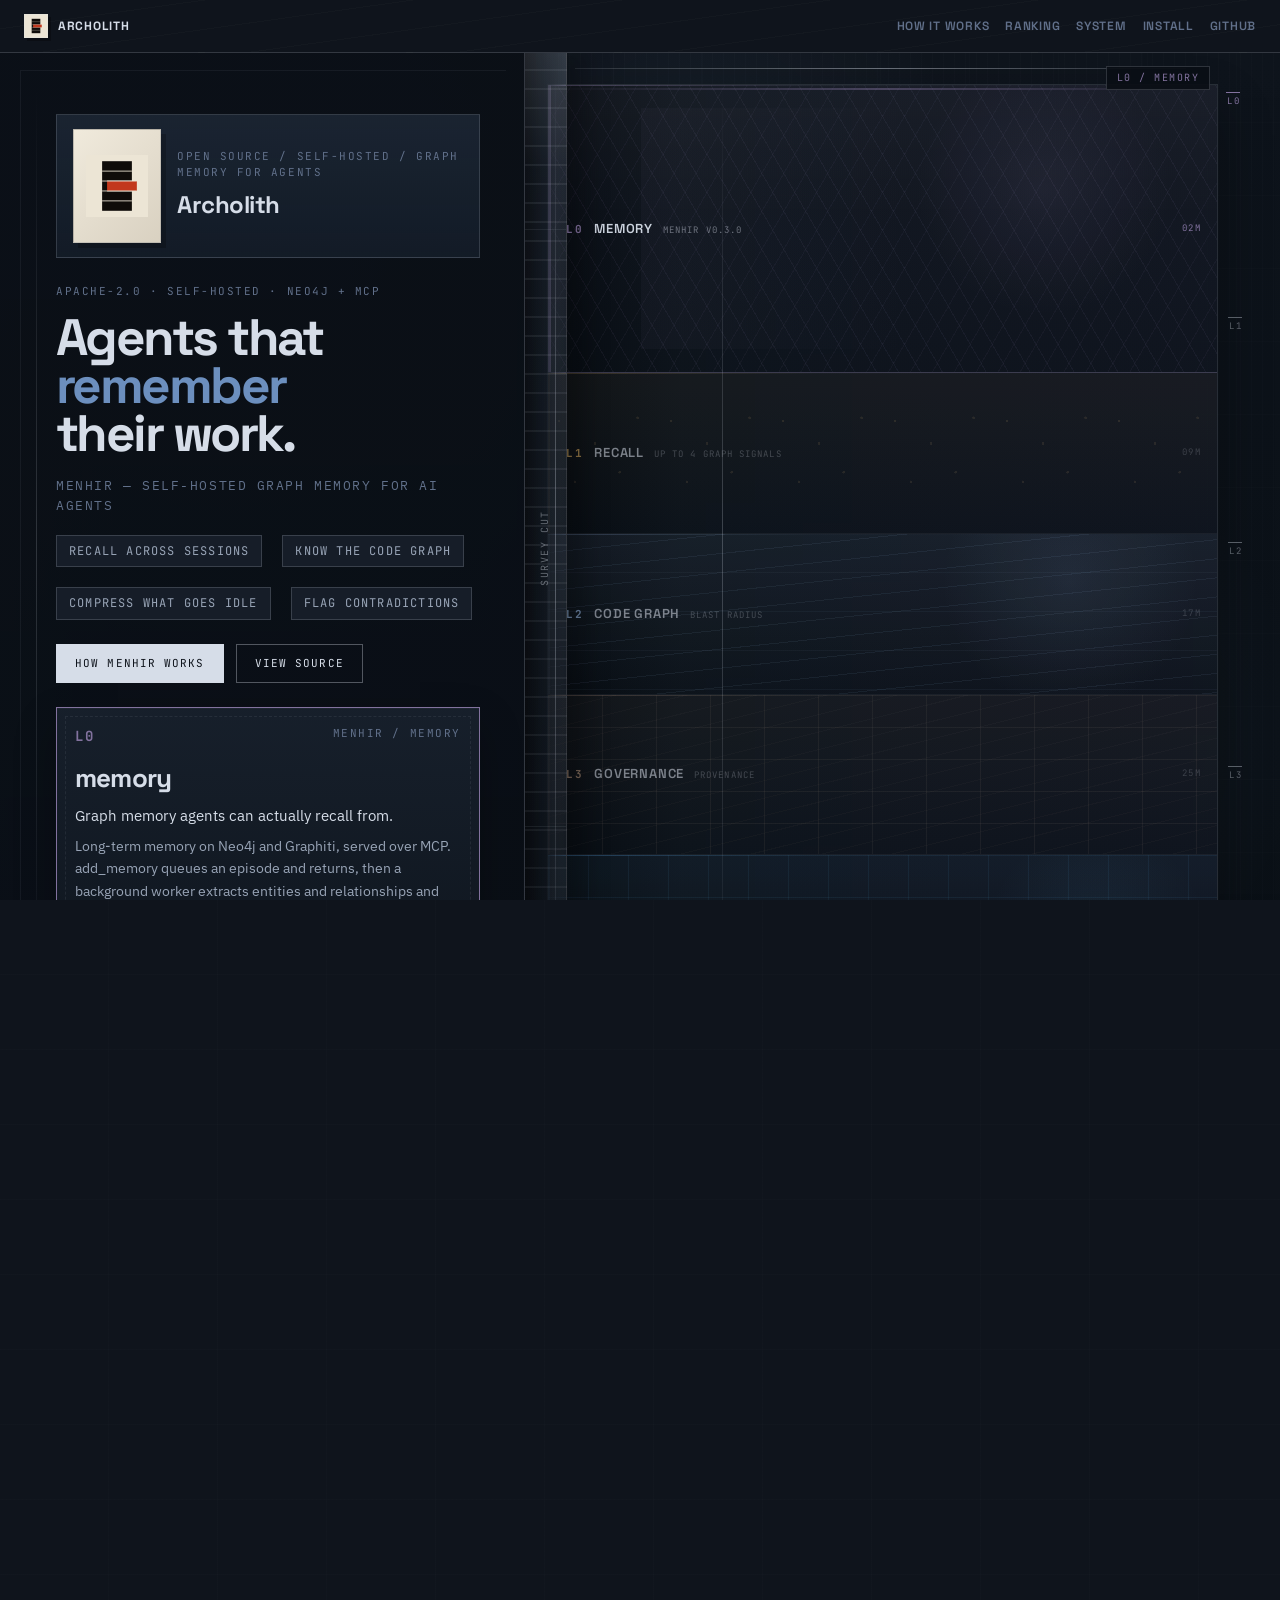
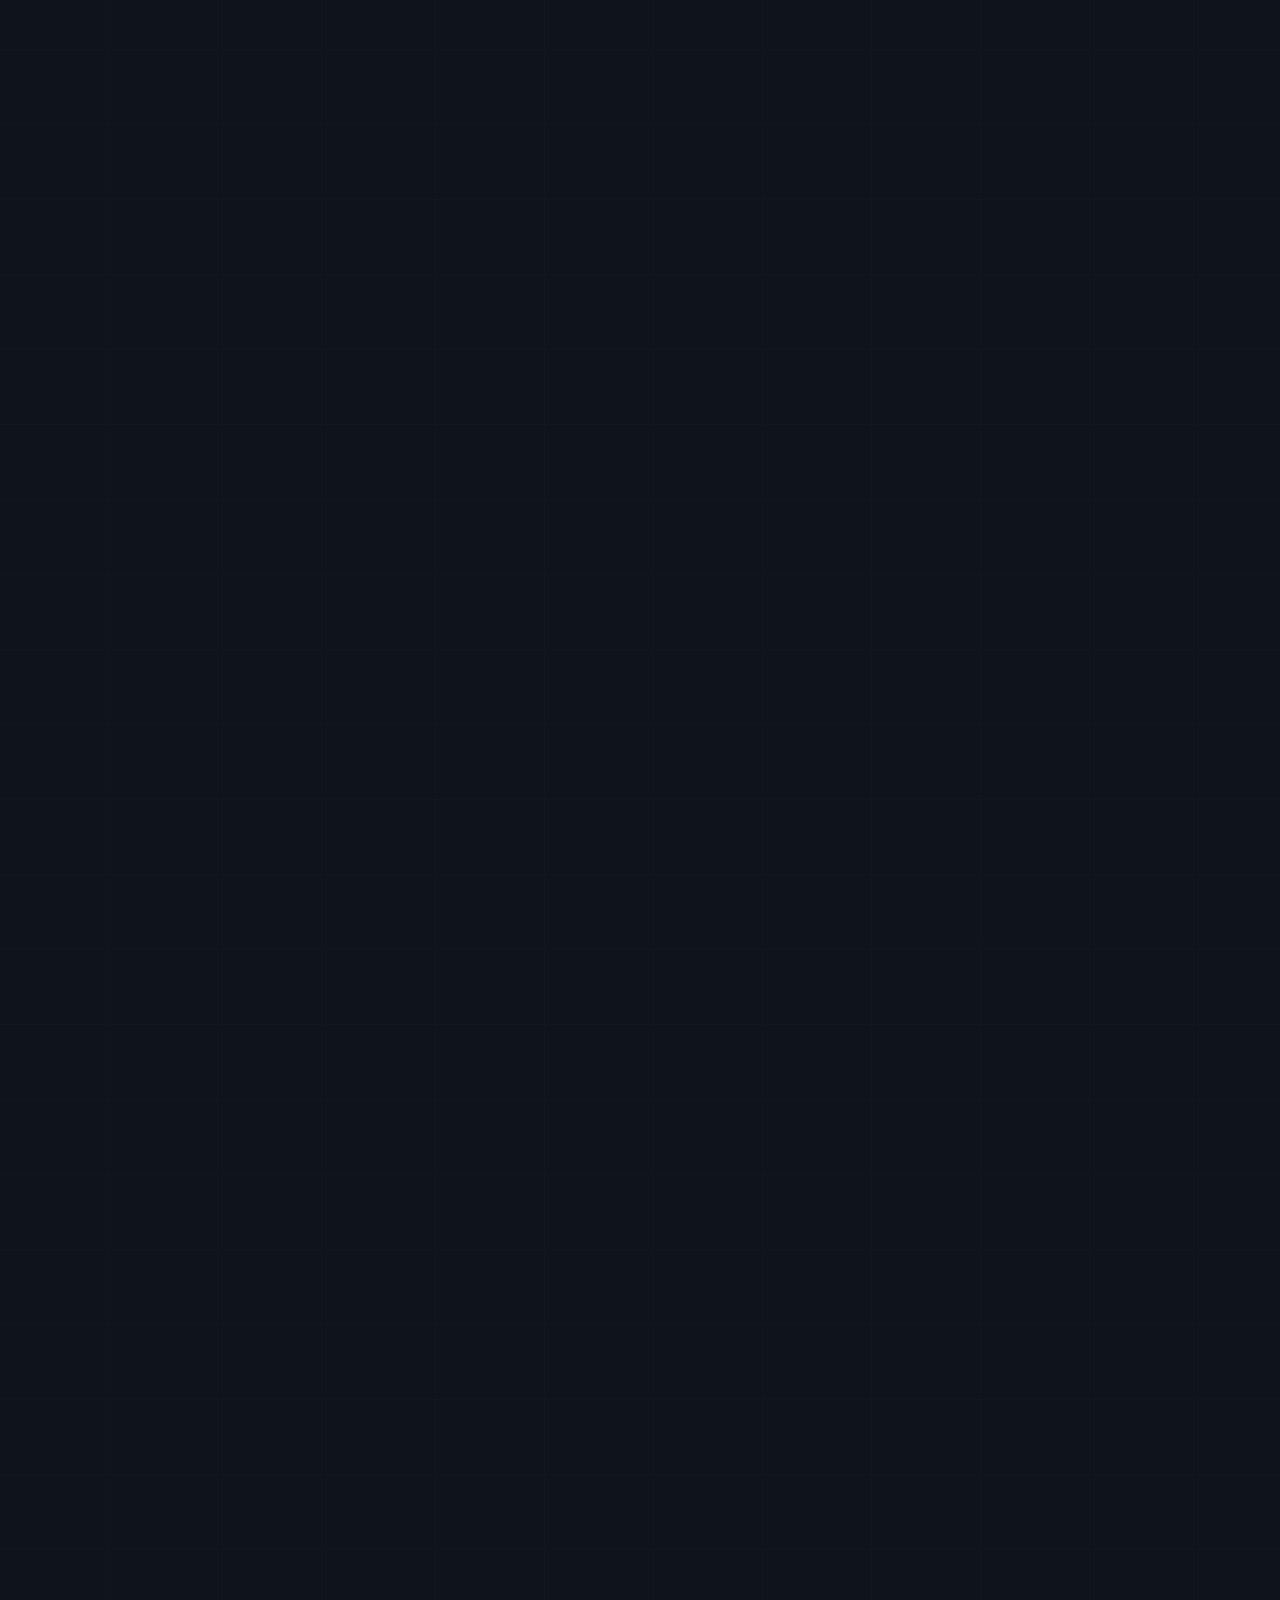
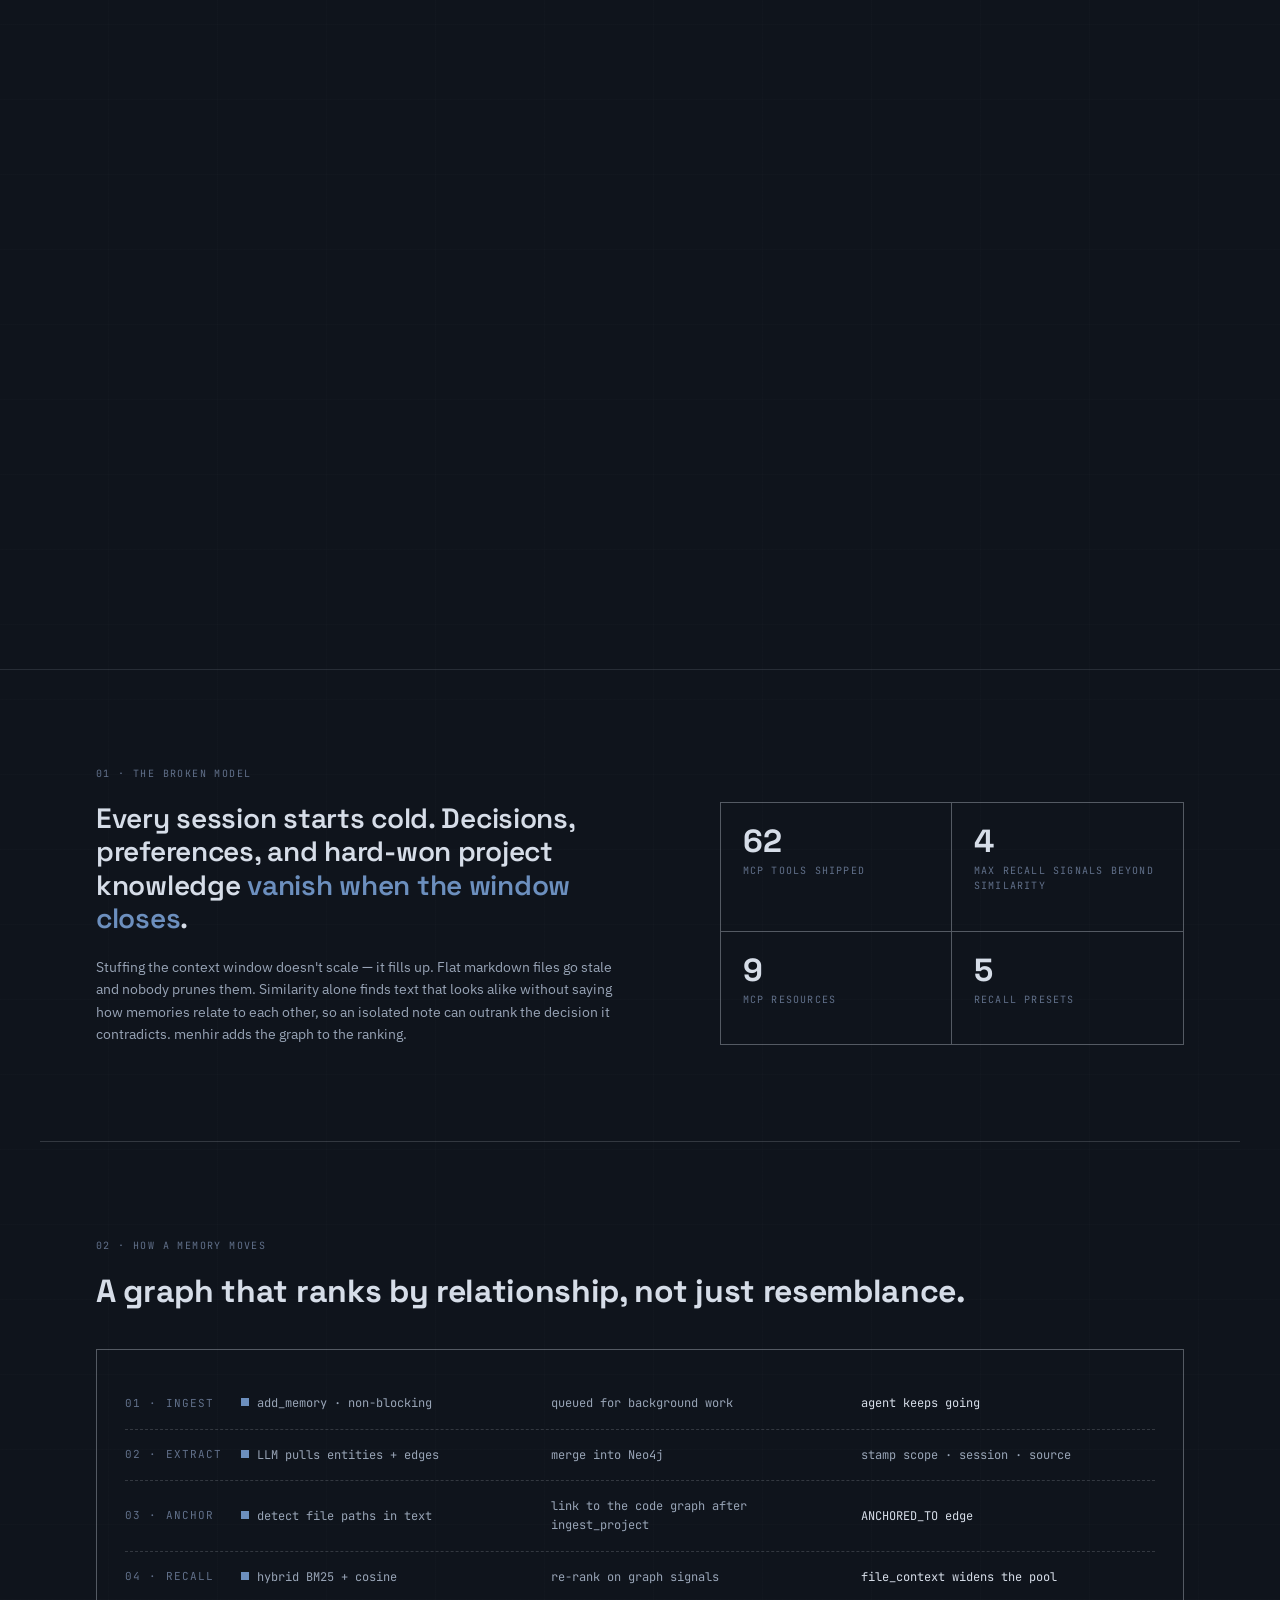
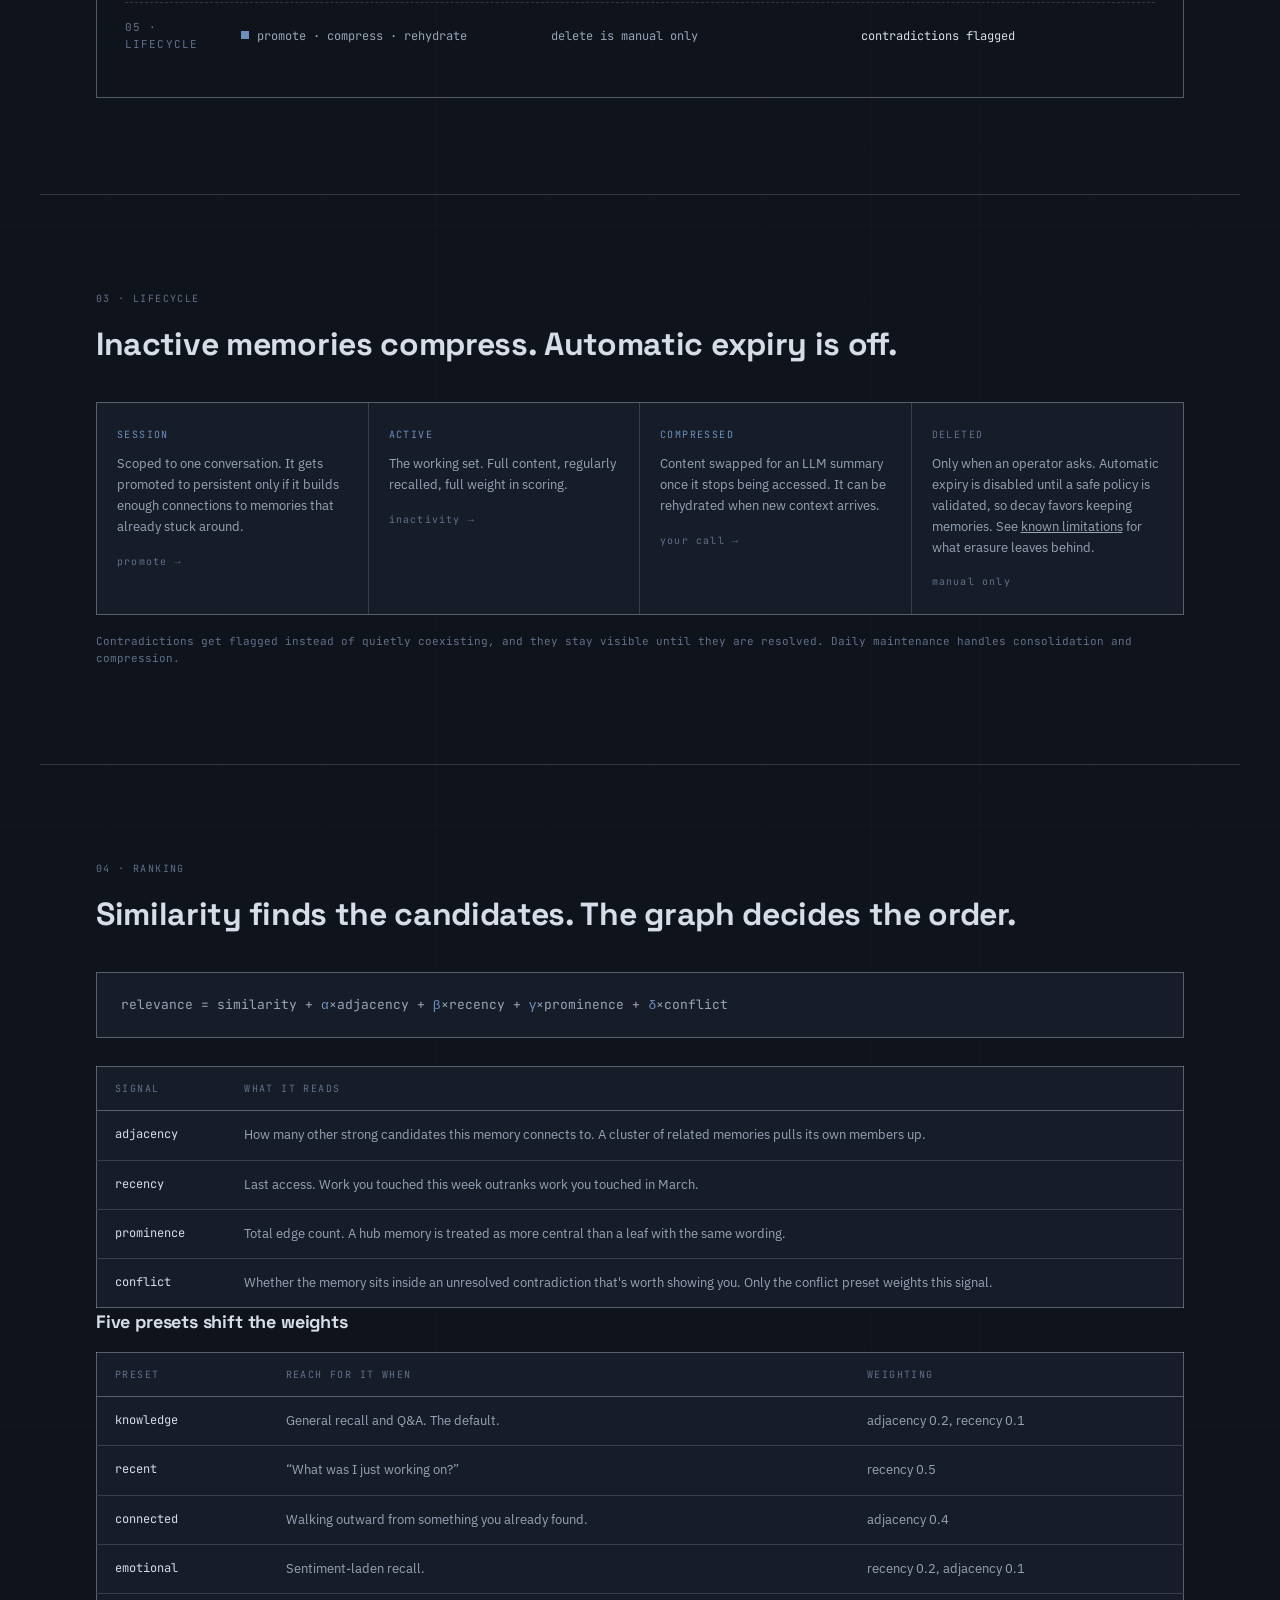
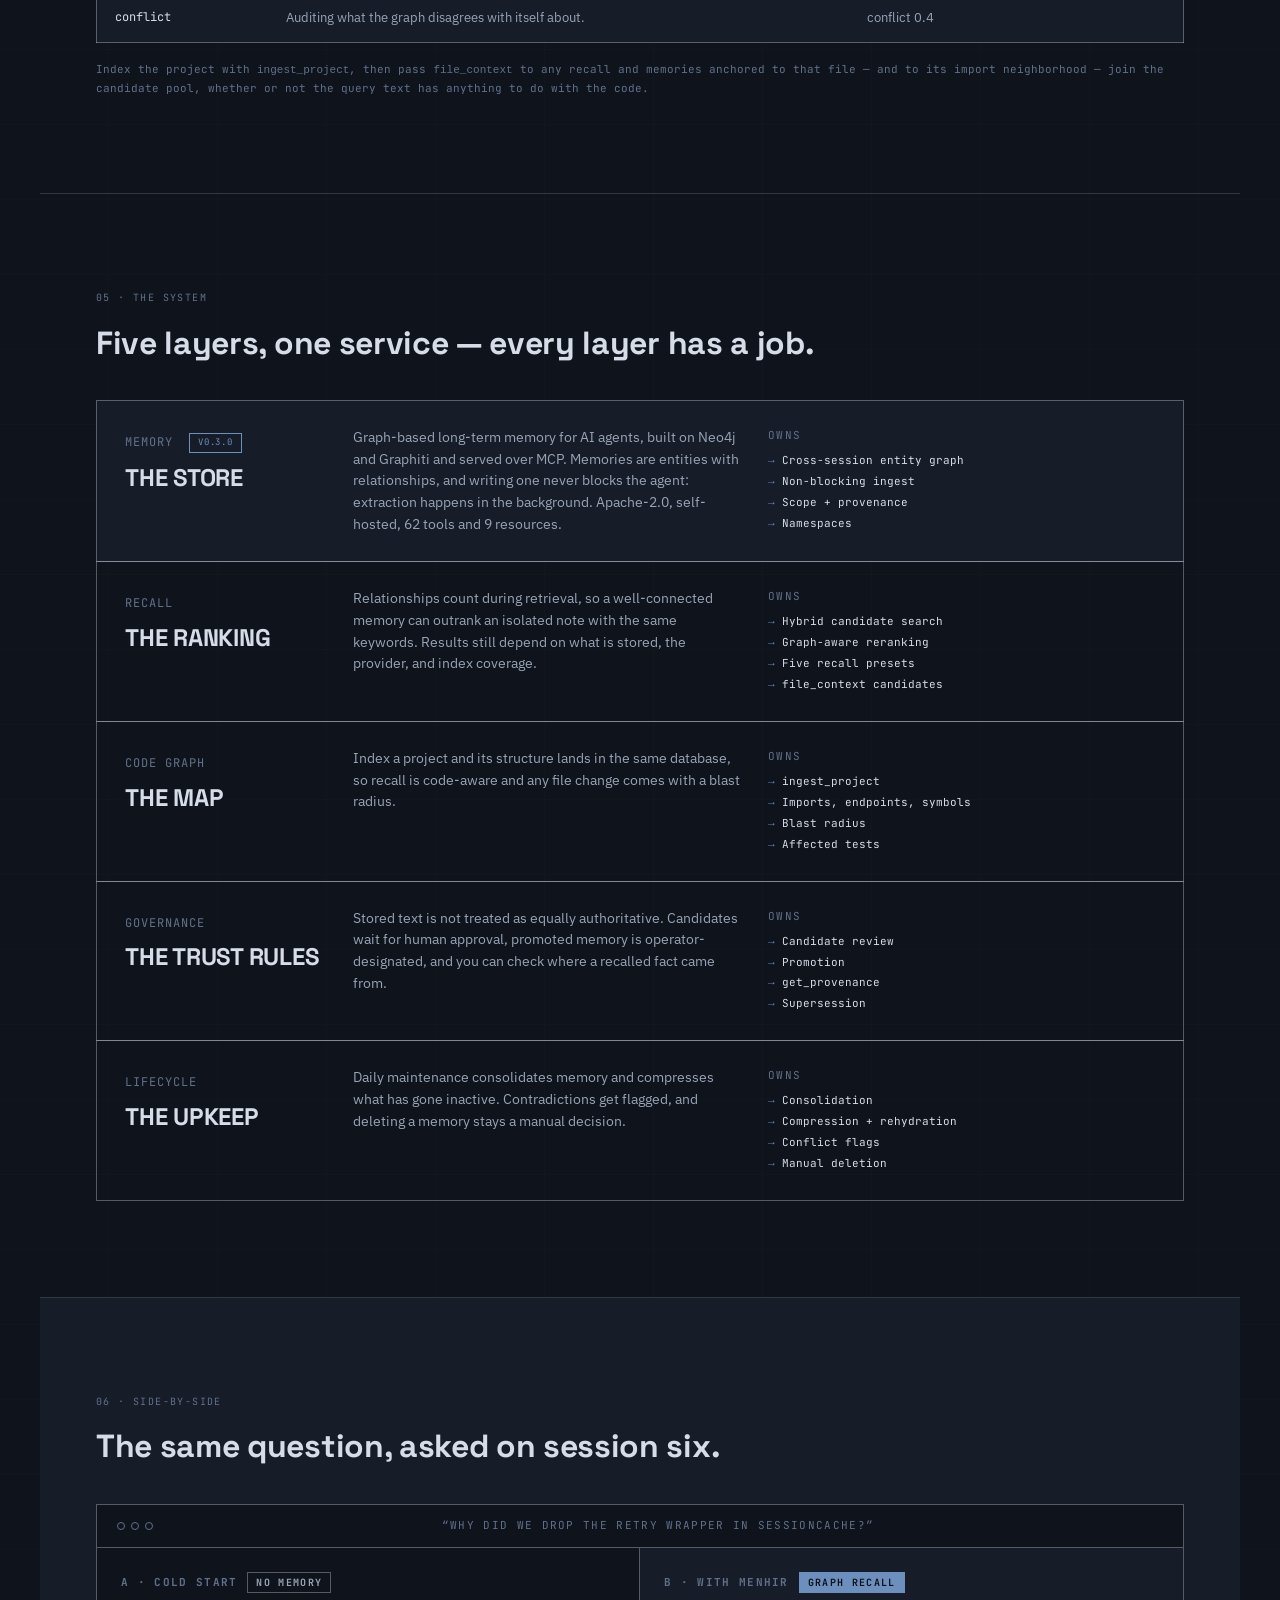
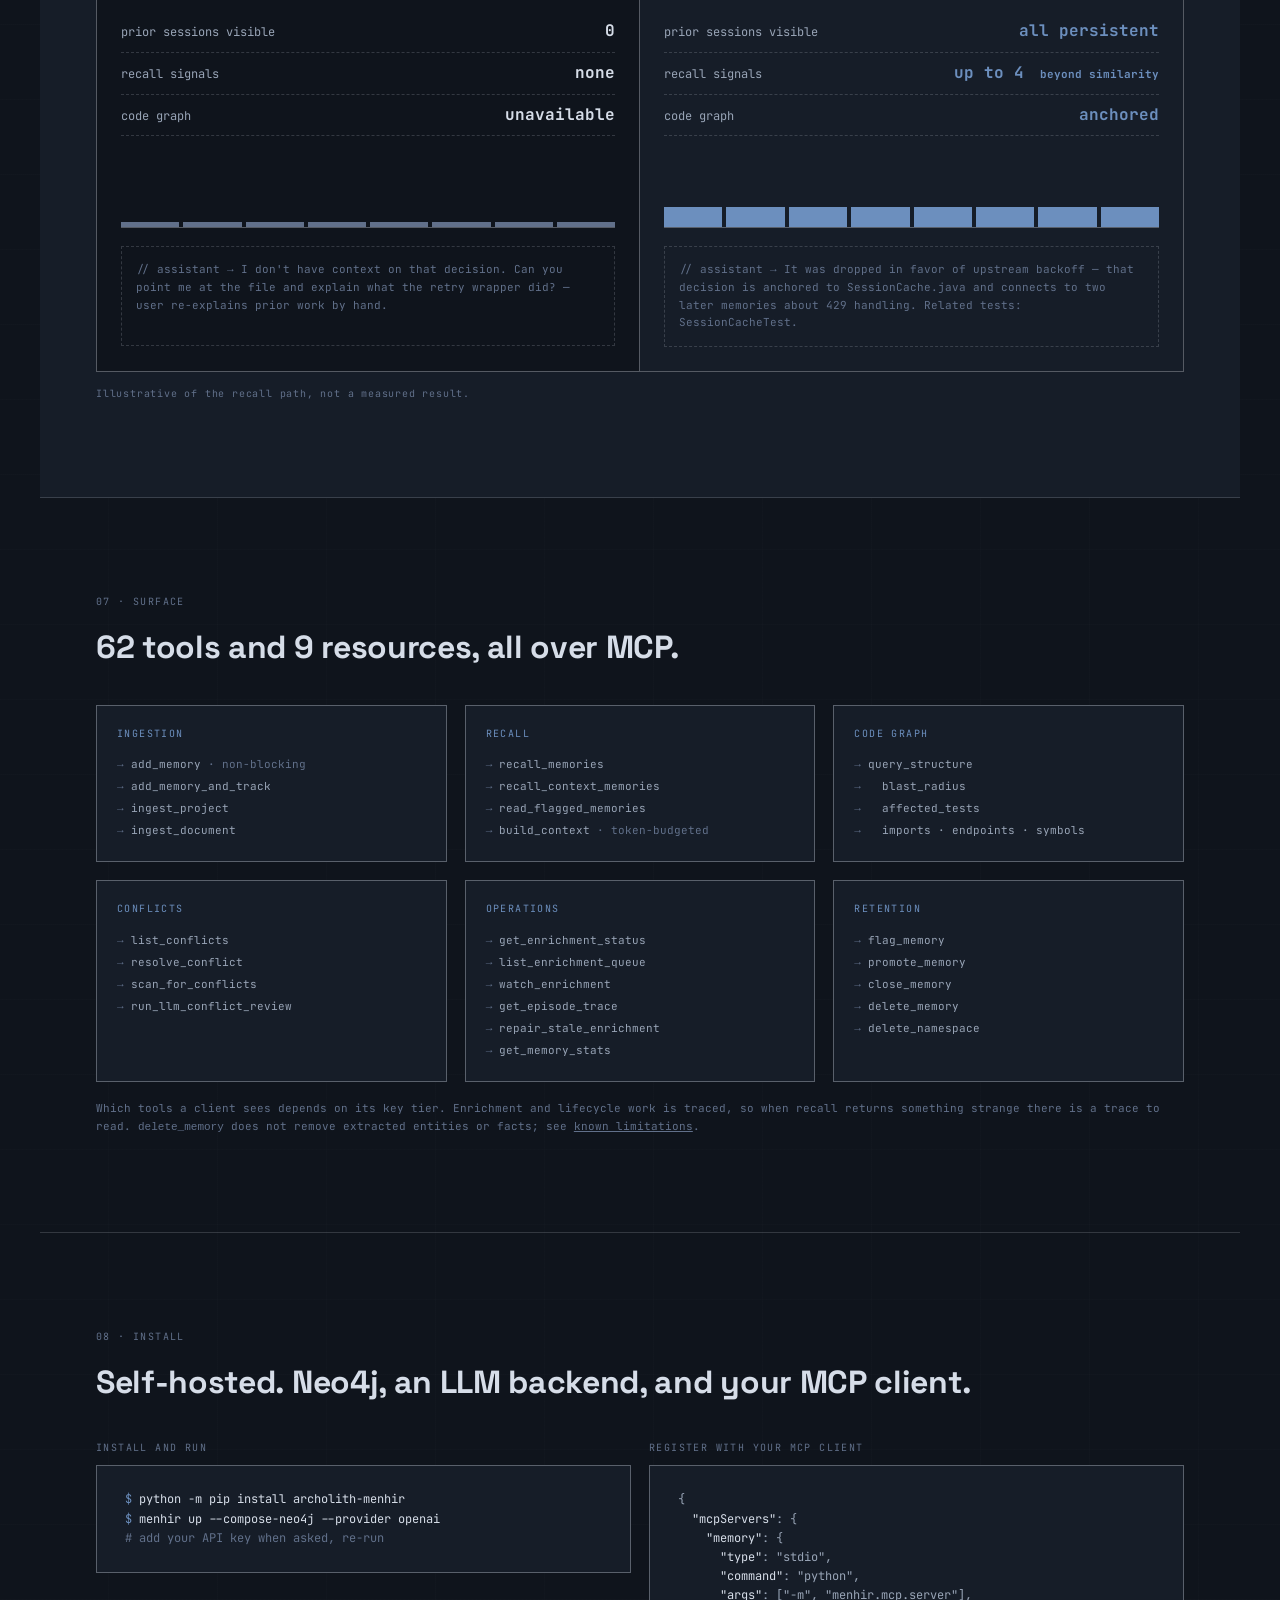
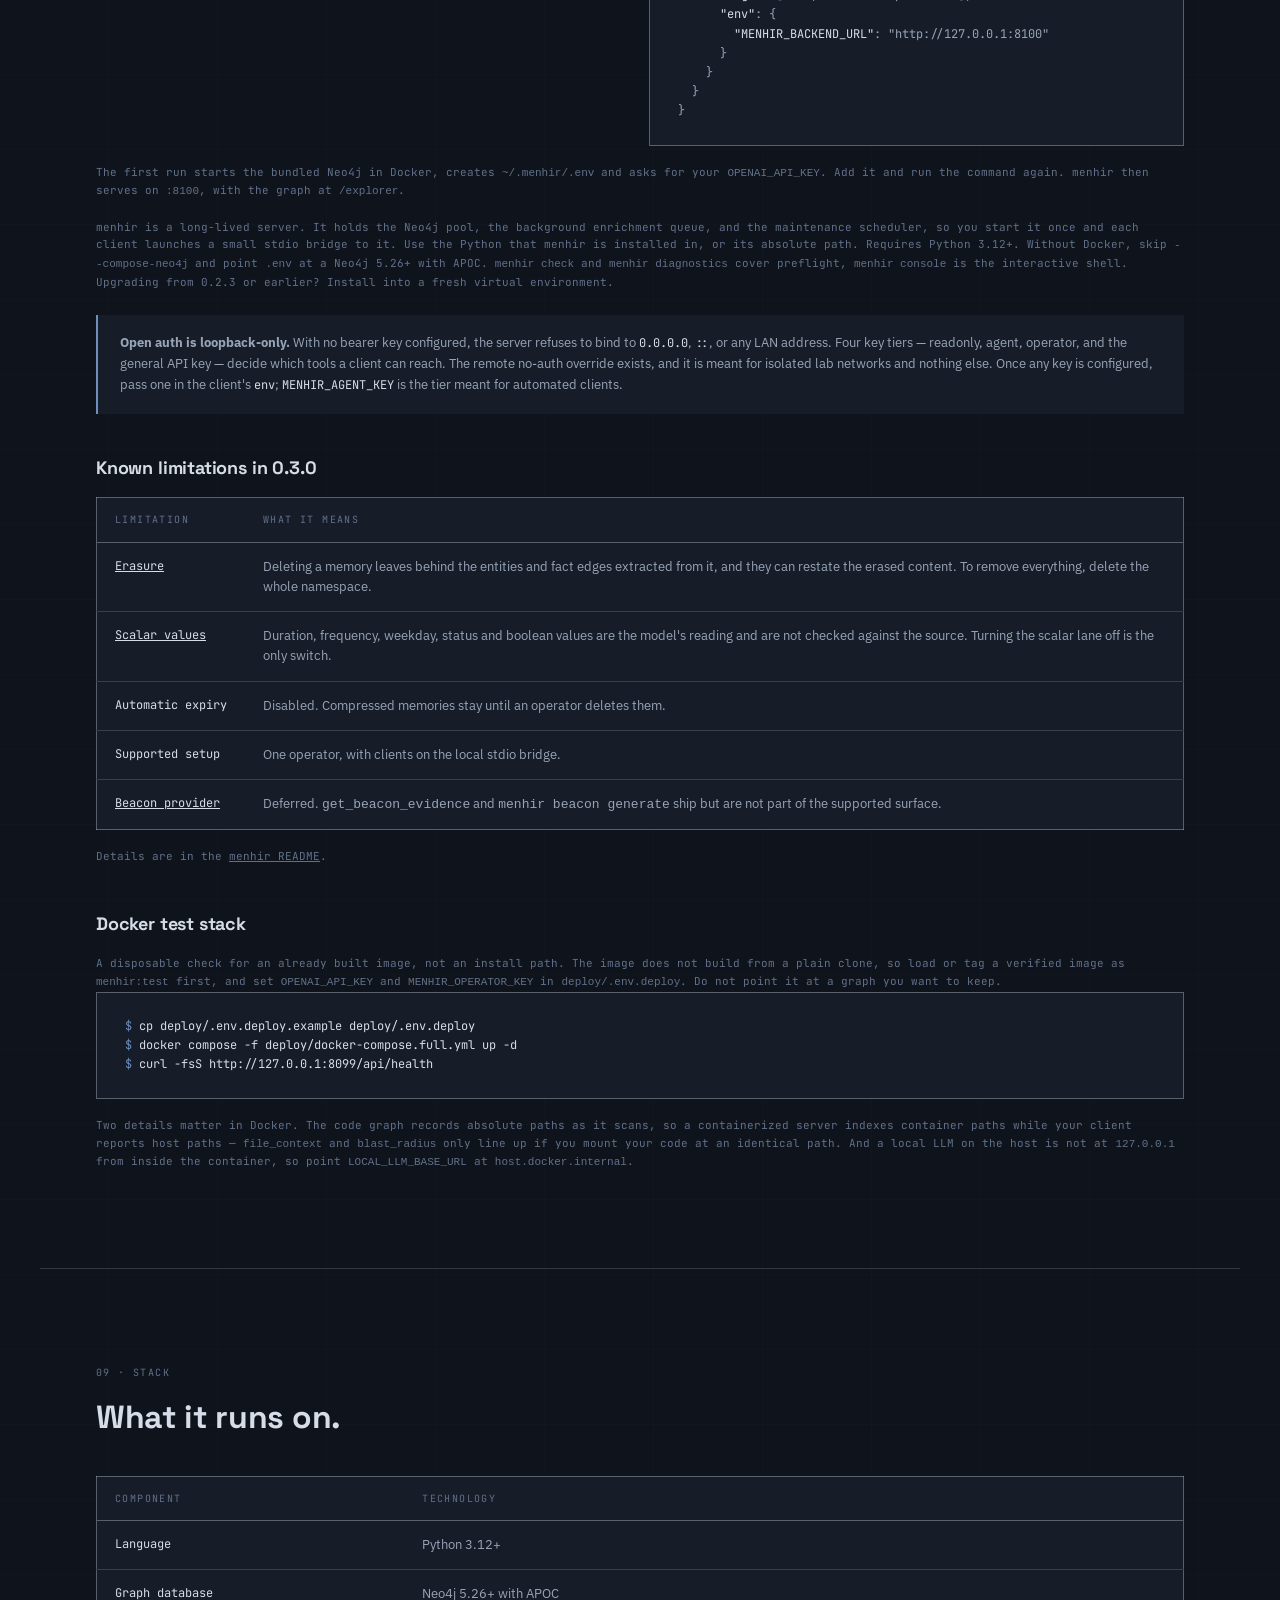
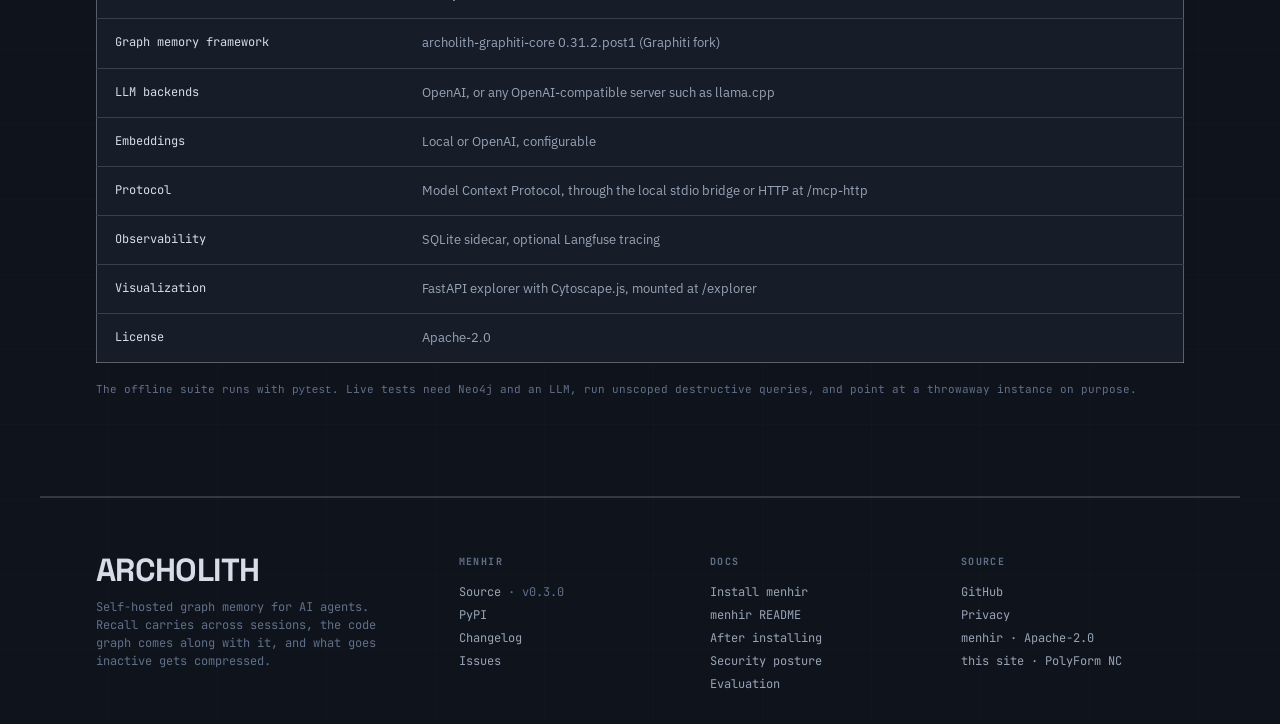
==== commit 211c29b7: "docs: refocus the site on menhir only Remove archolith-filter, skree, peira and context from the pag" ====
--- a/index.html
+++ b/index.html
@@ -3,7 +3,7 @@
 <head>
 <meta charset="UTF-8">
 <meta name="viewport" content="width=device-width, initial-scale=1">
-<title>Archolith &mdash; Self-hosted graph memory for AI agents</title>
+<title>menhir by Archolith &mdash; Self-hosted graph memory for AI agents</title>
 <meta name="description" content="menhir is a self-hosted graph memory system for AI agents. Recall across sessions, structure-aware retrieval, compression of inactive memories and conflict detection. Served over MCP.">
 <link rel="icon" type="image/svg+xml" href="favicon.svg">
 <link rel="icon" href="favicon.ico" sizes="any">
@@ -1517,90 +1517,86 @@
      ============================================================ -->
 <section class="sec" id="system">
   <span class="sec__num">05 &middot; The system</span>
-  <h3 class="sec__title">From long-term memory out to the tooling around it &mdash; every layer has a job.</h3>
+  <h3 class="sec__title">Five layers, one service &mdash; every layer has a job.</h3>
   <div class="stack">
     <div class="slab slab--primary">
       <div class="slab__id">
-        menhir
+        memory
         <span class="slab__badge slab__badge--stable">v0.3.0</span>
-        <span class="slab__name">The memory</span>
+        <span class="slab__name">The store</span>
       </div>
-      <div class="slab__body">Graph-based long-term memory for AI agents, built on Neo4j and Graphiti and served over MCP. Memories are entities with relationships, and those relationships count during retrieval &mdash; a well-connected memory can outrank an isolated note with the same keywords. Index a project and its structure lands in the same database, so recall is code-aware and any file change comes with a blast radius. Memories keep their provenance, so you can check where a recalled fact came from. Apache-2.0, self-hosted, 62 tools and 9 resources.</div>
+      <div class="slab__body">Graph-based long-term memory for AI agents, built on Neo4j and Graphiti and served over MCP. Memories are entities with relationships, and writing one never blocks the agent: extraction happens in the background. Apache-2.0, self-hosted, 62 tools and 9 resources.</div>
       <div class="slab__io">
         <div class="slab__io-label">Owns</div>
         <ul>
           <li>Cross-session entity graph</li>
-          <li>Graph-aware recall scoring</li>
-          <li>Code graph + blast radius</li>
-          <li>Compression, retention, conflicts</li>
+          <li>Non-blocking ingest</li>
+          <li>Scope + provenance</li>
+          <li>Namespaces</li>
         </ul>
       </div>
     </div>
     <div class="slab">
       <div class="slab__id">
-        archolith-filter
-        <span class="slab__badge slab__badge--stable">alpha</span>
-        <span class="slab__name">The filter</span>
+        recall
+        <span class="slab__name">The ranking</span>
       </div>
-      <div class="slab__body">Token Reduction Toolkit &mdash; deterministic output filtering for LLM agent contexts. Layer 0 pre-filter pipeline (secrets, thinking, paths, binary, oversized) plus nine format-switch strategies for diffs, search, file reads, JSON, logs, stack traces, and build output. 50% average savings on real session data.</div>
+      <div class="slab__body">Relationships count during retrieval, so a well-connected memory can outrank an isolated note with the same keywords. Results still depend on what is stored, the provider, and index coverage.</div>
       <div class="slab__io">
         <div class="slab__io-label">Owns</div>
         <ul>
-          <li>Layer 0 pre-filter pipeline</li>
-          <li>Nine format-switch strategies</li>
-          <li>Token estimation + risk presets</li>
-          <li>Cross-turn deduplication</li>
+          <li>Hybrid candidate search</li>
+          <li>Graph-aware reranking</li>
+          <li>Five recall presets</li>
+          <li>file_context candidates</li>
         </ul>
       </div>
     </div>
     <div class="slab">
       <div class="slab__id">
-        archolith-skree
-        <span class="slab__badge slab__badge--stable">alpha</span>
-        <span class="slab__name">The diagnostics</span>
+        code graph
+        <span class="slab__name">The map</span>
       </div>
-      <div class="slab__body">MCP token usage audit system. Measures per-server token cost, detects waste patterns, and produces report cards with concrete optimization suggestions.</div>
+      <div class="slab__body">Index a project and its structure lands in the same database, so recall is code-aware and any file change comes with a blast radius.</div>
       <div class="slab__io">
         <div class="slab__io-label">Owns</div>
         <ul>
-          <li>Server attribution</li>
-          <li>Waste detection (6 types)</li>
-          <li>Report cards</li>
-          <li>CI threshold gates</li>
+          <li>ingest_project</li>
+          <li>Imports, endpoints, symbols</li>
+          <li>Blast radius</li>
+          <li>Affected tests</li>
         </ul>
       </div>
     </div>
-    <div class="slab slab--future">
+    <div class="slab">
       <div class="slab__id">
-        archolith-peira
-        <span class="slab__badge">benchmark</span>
-        <span class="slab__name">The yardstick</span>
+        governance
+        <span class="slab__name">The trust rules</span>
       </div>
-      <div class="slab__body">Reproducible benchmark suite measuring recall quality, filter compression, and MCP waste reduction across multi-turn coding scenarios.</div>
+      <div class="slab__body">Stored text is not treated as equally authoritative. Candidates wait for human approval, promoted memory is operator-designated, and you can check where a recalled fact came from.</div>
       <div class="slab__io">
         <div class="slab__io-label">Owns</div>
         <ul>
-          <li>Recall scenario runner</li>
-          <li>Filter corpus compression</li>
-          <li>Audit before/after</li>
-          <li>Stack comparison arms</li>
+          <li>Candidate review</li>
+          <li>Promotion</li>
+          <li>get_provenance</li>
+          <li>Supersession</li>
         </ul>
       </div>
     </div>
-    <div class="slab slab--future">
+    <div class="slab">
       <div class="slab__id">
-        archolith-context
-        <span class="slab__badge">coming</span>
-        <span class="slab__name">The proxy</span>
+        lifecycle
+        <span class="slab__name">The upkeep</span>
       </div>
-      <div class="slab__body">Research direction for curated context assembly at the request boundary. An OpenAI-compatible proxy would query the memory graph each turn and splice curated context in place of linear replay, with no harness code changes. Still experimental and not part of the launch.</div>
+      <div class="slab__body">Daily maintenance consolidates memory and compresses what has gone inactive. Contradictions get flagged, and deleting a memory stays a manual decision.</div>
       <div class="slab__io">
-        <div class="slab__io-label">Would own</div>
+        <div class="slab__io-label">Owns</div>
         <ul>
-          <li>/v1/chat/completions</li>
-          <li>SSE pass-through</li>
-          <li>Curator assembly</li>
-          <li>Trace API + dashboard</li>
+          <li>Consolidation</li>
+          <li>Compression + rehydration</li>
+          <li>Conflict flags</li>
+          <li>Manual deletion</li>
         </ul>
       </div>
     </div>
@@ -1729,9 +1725,7 @@
       <span class="install-split__label">Install and run</span>
       <div class="quickstart"><span class="prompt">$</span> <span class="cmd">python -m pip install archolith-menhir</span>
 <span class="prompt">$</span> <span class="cmd">menhir up --compose-neo4j --provider openai</span>
-<span class="comment"># Docker runs the bundled Neo4j. First run creates ~/.menhir/.env</span>
-<span class="comment"># and asks for your OPENAI_API_KEY. Add it and run the command again.</span>
-<span class="comment"># Then serving on :8100, with the graph at /explorer.</span></div>
+<span class="comment"># add your API key when asked, re-run</span></div>
     </div>
     <div class="install-split__col">
       <span class="install-split__label">Register with your MCP client</span>
@@ -1749,13 +1743,14 @@
 }</div>
     </div>
   </div>
+  <p class="install-note">The first run starts the bundled Neo4j in Docker, creates <code>~/.menhir/.env</code> and asks for your <code>OPENAI_API_KEY</code>. Add it and run the command again. menhir then serves on <code>:8100</code>, with the graph at <code>/explorer</code>.</p>
   <p class="install-note">menhir is a long-lived server. It holds the Neo4j pool, the background enrichment queue, and the maintenance scheduler, so you start it once and each client launches a small stdio bridge to it. Use the Python that menhir is installed in, or its absolute path. Requires Python 3.12+. Without Docker, skip <code>--compose-neo4j</code> and point <code>.env</code> at a Neo4j 5.26+ with APOC. <code>menhir check</code> and <code>menhir diagnostics</code> cover preflight, <code>menhir console</code> is the interactive shell. Upgrading from 0.2.3 or earlier? Install into a fresh virtual environment.</p>
 
   <div class="callout">
     <strong>Open auth is loopback-only.</strong> With no bearer key configured, the server refuses to bind to <code>0.0.0.0</code>, <code>::</code>, or any LAN address. Four key tiers &mdash; readonly, agent, operator, and the general API key &mdash; decide which tools a client can reach. The remote no-auth override exists, and it is meant for isolated lab networks and nothing else. Once any key is configured, pass one in the client's <code>env</code>; <code>MENHIR_AGENT_KEY</code> is the tier meant for automated clients.
   </div>
 
-  <h4 class="subhead" id="limitations">Known limitations in 0.3.0</h4>
+  <h4 class="subhead" id="limitations" style="margin-top:40px;">Known limitations in 0.3.0</h4>
   <div class="table-wrap">
     <table class="gtable">
       <thead>
@@ -1778,36 +1773,6 @@
 <span class="prompt">$</span> <span class="cmd">docker compose -f deploy/docker-compose.full.yml up -d</span>
 <span class="prompt">$</span> <span class="cmd">curl -fsS http://127.0.0.1:8099/api/health</span></div>
   <p class="install-note">Two details matter in Docker. The code graph records absolute paths as it scans, so a containerized server indexes container paths while your client reports host paths &mdash; <code>file_context</code> and <code>blast_radius</code> only line up if you mount your code at an identical path. And a local LLM on the host is not at <code>127.0.0.1</code> from inside the container, so point <code>LOCAL_LLM_BASE_URL</code> at <code>host.docker.internal</code>.</p>
-
-  <h4 class="subhead">archolith-skree installs today too</h4>
-  <p class="install-tile__copy" style="max-width:640px;">The MCP audit plugin is a one-command install and measures where your context budget is actually going.</p>
-  <div class="install-grid">
-    <div class="install-tile">
-      <div class="install-tile__head">
-        <div class="install-tile__name">Claude Code</div>
-        <div class="install-tile__state">beta</div>
-      </div>
-      <p class="install-tile__copy">Native Claude plugin install with managed Python runtime bootstrap.</p>
-      <div class="install-cmd">curl -fsSL https://raw.githubusercontent.com/Archolith/archolith-mcp-audit/master/scripts/install.sh | bash -s -- claude</div>
-    </div>
-    <div class="install-tile">
-      <div class="install-tile__head">
-        <div class="install-tile__name">Codex</div>
-        <div class="install-tile__state">beta</div>
-      </div>
-      <p class="install-tile__copy">Clones the public Codex plugin and registers the audit MCP server.</p>
-      <div class="install-cmd">curl -fsSL https://raw.githubusercontent.com/Archolith/archolith-mcp-audit/master/scripts/install.sh | bash -s -- codex</div>
-    </div>
-    <div class="install-tile">
-      <div class="install-tile__head">
-        <div class="install-tile__name">OpenCode</div>
-        <div class="install-tile__state">beta</div>
-      </div>
-      <p class="install-tile__copy">Clones the public OpenCode plugin and writes the local plugin + MCP config.</p>
-      <div class="install-cmd">curl -fsSL https://raw.githubusercontent.com/Archolith/archolith-mcp-audit/master/scripts/install.sh | bash -s -- opencode</div>
-    </div>
-  </div>
-  <p class="install-note">Each install keeps runtime dependencies in an isolated venv under ~/.archolith/venvs/. Gemini CLI is omitted because that CLI is deprecated.</p>
 </section>
 
 <!-- ============================================================
@@ -1848,13 +1813,12 @@
     <p class="footer__tagline">Self-hosted graph memory for AI agents. Recall carries across sessions, the code graph comes along with it, and what goes inactive gets compressed.</p>
   </div>
   <div>
-    <h5>Products</h5>
+    <h5>menhir</h5>
     <ul>
-      <li><a href="https://github.com/Archolith/menhir">menhir</a> <span style="color:var(--ink-mute)">&middot; v0.3.0</span></li>
-      <li><a href="https://github.com/Archolith/archolith-filter">archolith-filter</a></li>
-      <li><a href="https://github.com/Archolith/archolith-mcp-audit">archolith-skree</a></li>
-      <li><a href="https://github.com/ctharvey/archolith-bench">archolith-peira</a></li>
-      <li>archolith-context <span style="color:var(--ink-mute)">&middot; coming</span></li>
+      <li><a href="https://github.com/Archolith/menhir">Source</a> <span style="color:var(--ink-mute)">&middot; v0.3.0</span></li>
+      <li><a href="https://pypi.org/project/archolith-menhir/">PyPI</a></li>
+      <li><a href="https://github.com/Archolith/menhir/blob/main/CHANGELOG.md">Changelog</a></li>
+      <li><a href="https://github.com/Archolith/menhir/issues">Issues</a></li>
     </ul>
   </div>
   <div>
@@ -1871,8 +1835,6 @@
     <h5>Source</h5>
     <ul>
       <li><a href="https://github.com/Archolith">GitHub</a></li>
-      <li><a href="https://pypi.org/project/archolith-menhir/">PyPI</a></li>
-      <li><a href="https://github.com/Archolith/menhir/issues">Issues</a></li>
       <li><a href="privacy.html">Privacy</a></li>
       <li>menhir &middot; <a href="https://www.apache.org/licenses/LICENSE-2.0">Apache-2.0</a></li>
       <li>this site &middot; <a href="https://polyformproject.org/licenses/noncommercial/1.0.0">PolyForm NC</a></li>
--- a/hero/archolith-hero.css
+++ b/hero/archolith-hero.css
@@ -649,7 +649,7 @@
     opacity: 0;
 }
 
-.strata-slice[data-slice-key="audit"] .strata-slice__plate {
+.strata-slice[data-slice-key="codegraph"] .strata-slice__plate {
     background:
         repeating-linear-gradient(174deg, transparent 0 18px, rgba(142, 174, 213, 0.08) 18px 19px),
         repeating-linear-gradient(180deg, transparent 0 38px, rgba(142, 174, 213, 0.05) 38px 39px),
@@ -658,7 +658,7 @@
 }
 
 
-.strata-slice[data-slice-key="proxy"] .strata-slice__plate {
+.strata-slice[data-slice-key="lifecycle"] .strata-slice__plate {
     background:
         linear-gradient(90deg, rgba(86, 168, 232, 0.08) 0 1px, transparent 1px 40px),
         linear-gradient(180deg, rgba(86, 168, 232, 0.08) 0 1px, transparent 1px 42px),
@@ -668,7 +668,7 @@
 }
 
 
-.strata-slice[data-slice-key="menhir"] .strata-slice__plate {
+.strata-slice[data-slice-key="memory"] .strata-slice__plate {
     background:
         repeating-linear-gradient(60deg, transparent 0 18px, rgba(130, 114, 158, 0.08) 18px 19px),
         repeating-linear-gradient(-60deg, transparent 0 18px, rgba(130, 114, 158, 0.06) 18px 19px),
@@ -677,7 +677,7 @@
 }
 
 
-.strata-slice[data-slice-key="filter"] .strata-slice__plate {
+.strata-slice[data-slice-key="recall"] .strata-slice__plate {
     background:
         radial-gradient(circle at 10% 30%, rgba(194, 155, 88, 0.14) 0 1.2px, transparent 1.4px),
         radial-gradient(circle at 24% 68%, rgba(194, 155, 88, 0.12) 0 1.2px, transparent 1.4px),
@@ -689,7 +689,7 @@
 }
 
 
-.strata-slice[data-slice-key="bench"] .strata-slice__plate {
+.strata-slice[data-slice-key="governance"] .strata-slice__plate {
     background:
         linear-gradient(90deg, rgba(162, 134, 112, 0.09) 0 1px, transparent 1px 54px),
         linear-gradient(180deg, rgba(162, 134, 112, 0.09) 0 1px, transparent 1px 32px),
--- a/hero/archolith-hero.css
+++ b/hero/archolith-hero.css
@@ -649,7 +649,7 @@
     opacity: 0;
 }
 
-.strata-slice[data-slice-key="audit"] .strata-slice__plate {
+.strata-slice[data-slice-key="codegraph"] .strata-slice__plate {
     background:
         repeating-linear-gradient(174deg, transparent 0 18px, rgba(142, 174, 213, 0.08) 18px 19px),
         repeating-linear-gradient(180deg, transparent 0 38px, rgba(142, 174, 213, 0.05) 38px 39px),
@@ -658,7 +658,7 @@
 }
 
 
-.strata-slice[data-slice-key="proxy"] .strata-slice__plate {
+.strata-slice[data-slice-key="lifecycle"] .strata-slice__plate {
     background:
         linear-gradient(90deg, rgba(86, 168, 232, 0.08) 0 1px, transparent 1px 40px),
         linear-gradient(180deg, rgba(86, 168, 232, 0.08) 0 1px, transparent 1px 42px),
@@ -668,7 +668,7 @@
 }
 
 
-.strata-slice[data-slice-key="menhir"] .strata-slice__plate {
+.strata-slice[data-slice-key="memory"] .strata-slice__plate {
     background:
         repeating-linear-gradient(60deg, transparent 0 18px, rgba(130, 114, 158, 0.08) 18px 19px),
         repeating-linear-gradient(-60deg, transparent 0 18px, rgba(130, 114, 158, 0.06) 18px 19px),
@@ -677,7 +677,7 @@
 }
 
 
-.strata-slice[data-slice-key="filter"] .strata-slice__plate {
+.strata-slice[data-slice-key="recall"] .strata-slice__plate {
     background:
         radial-gradient(circle at 10% 30%, rgba(194, 155, 88, 0.14) 0 1.2px, transparent 1.4px),
         radial-gradient(circle at 24% 68%, rgba(194, 155, 88, 0.12) 0 1.2px, transparent 1.4px),
@@ -689,7 +689,7 @@
 }
 
 
-.strata-slice[data-slice-key="bench"] .strata-slice__plate {
+.strata-slice[data-slice-key="governance"] .strata-slice__plate {
     background:
         linear-gradient(90deg, rgba(162, 134, 112, 0.09) 0 1px, transparent 1px 54px),
         linear-gradient(180deg, rgba(162, 134, 112, 0.09) 0 1px, transparent 1px 32px),
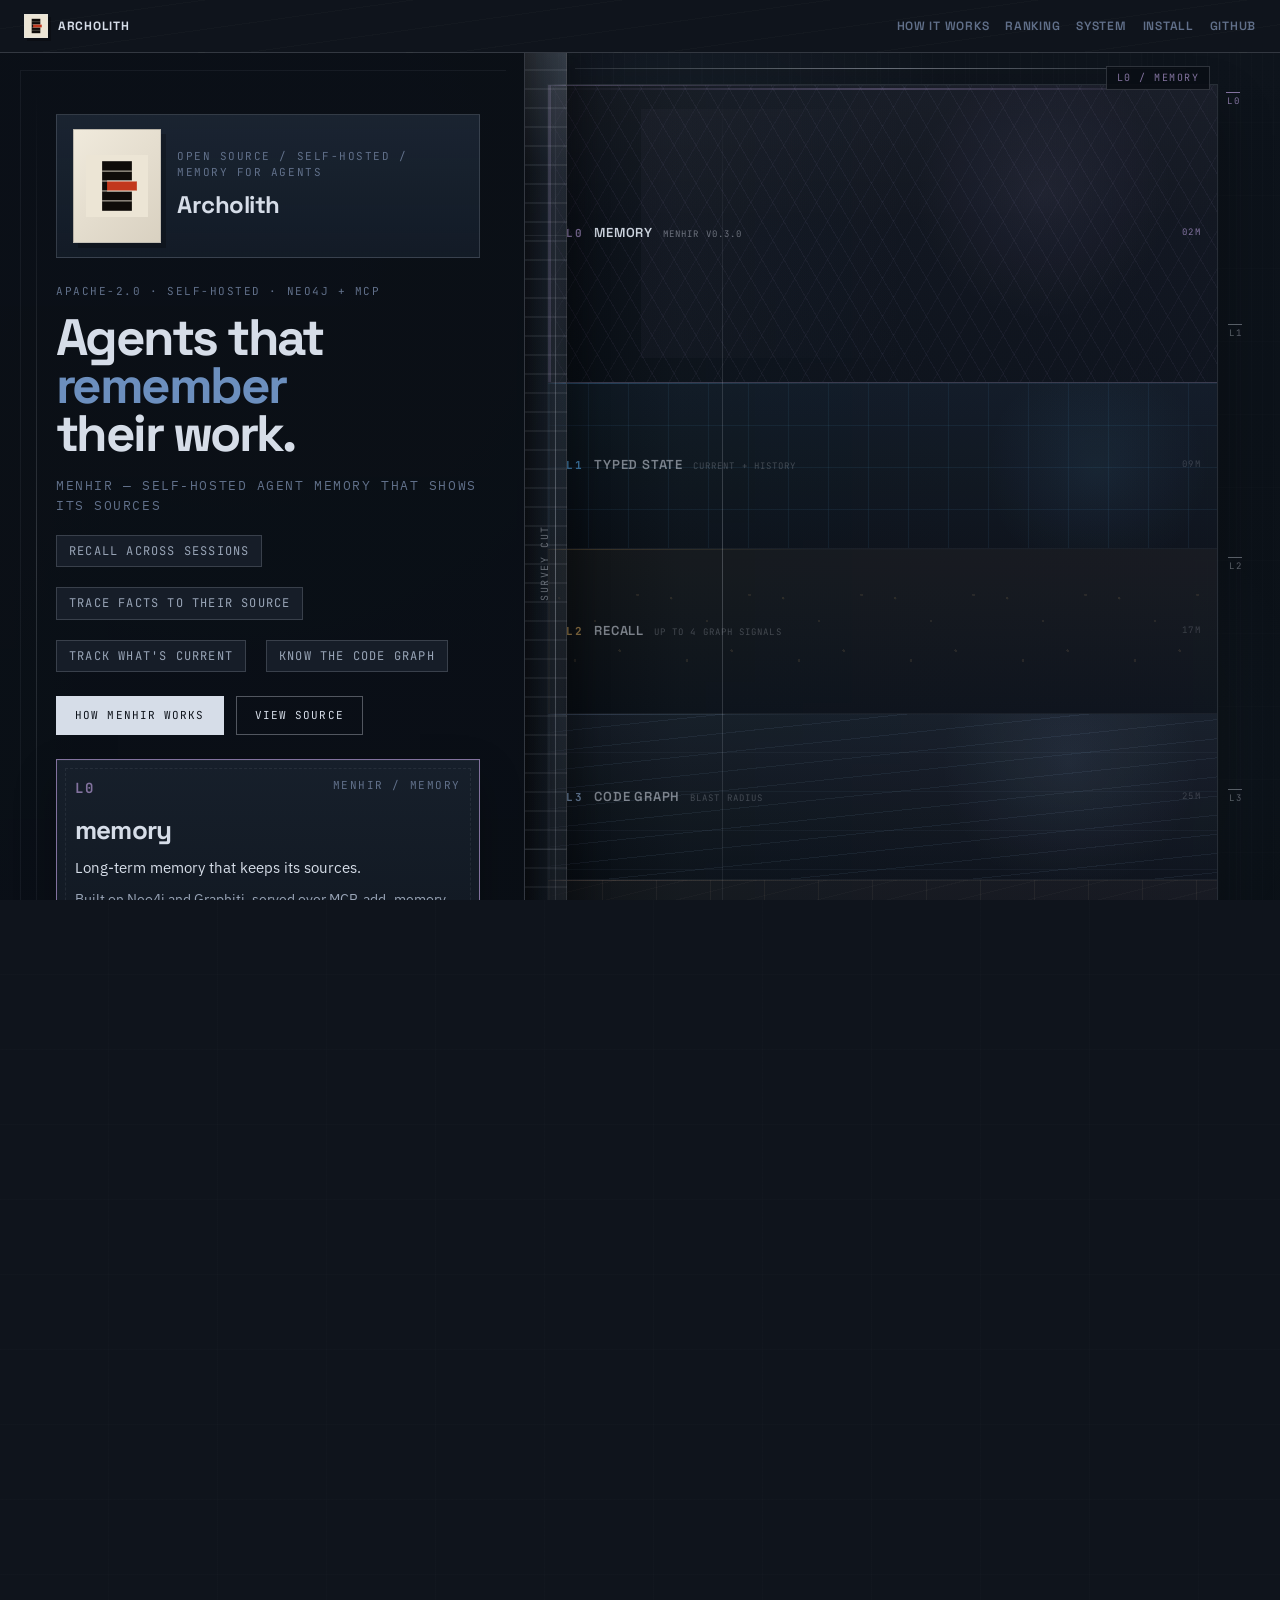
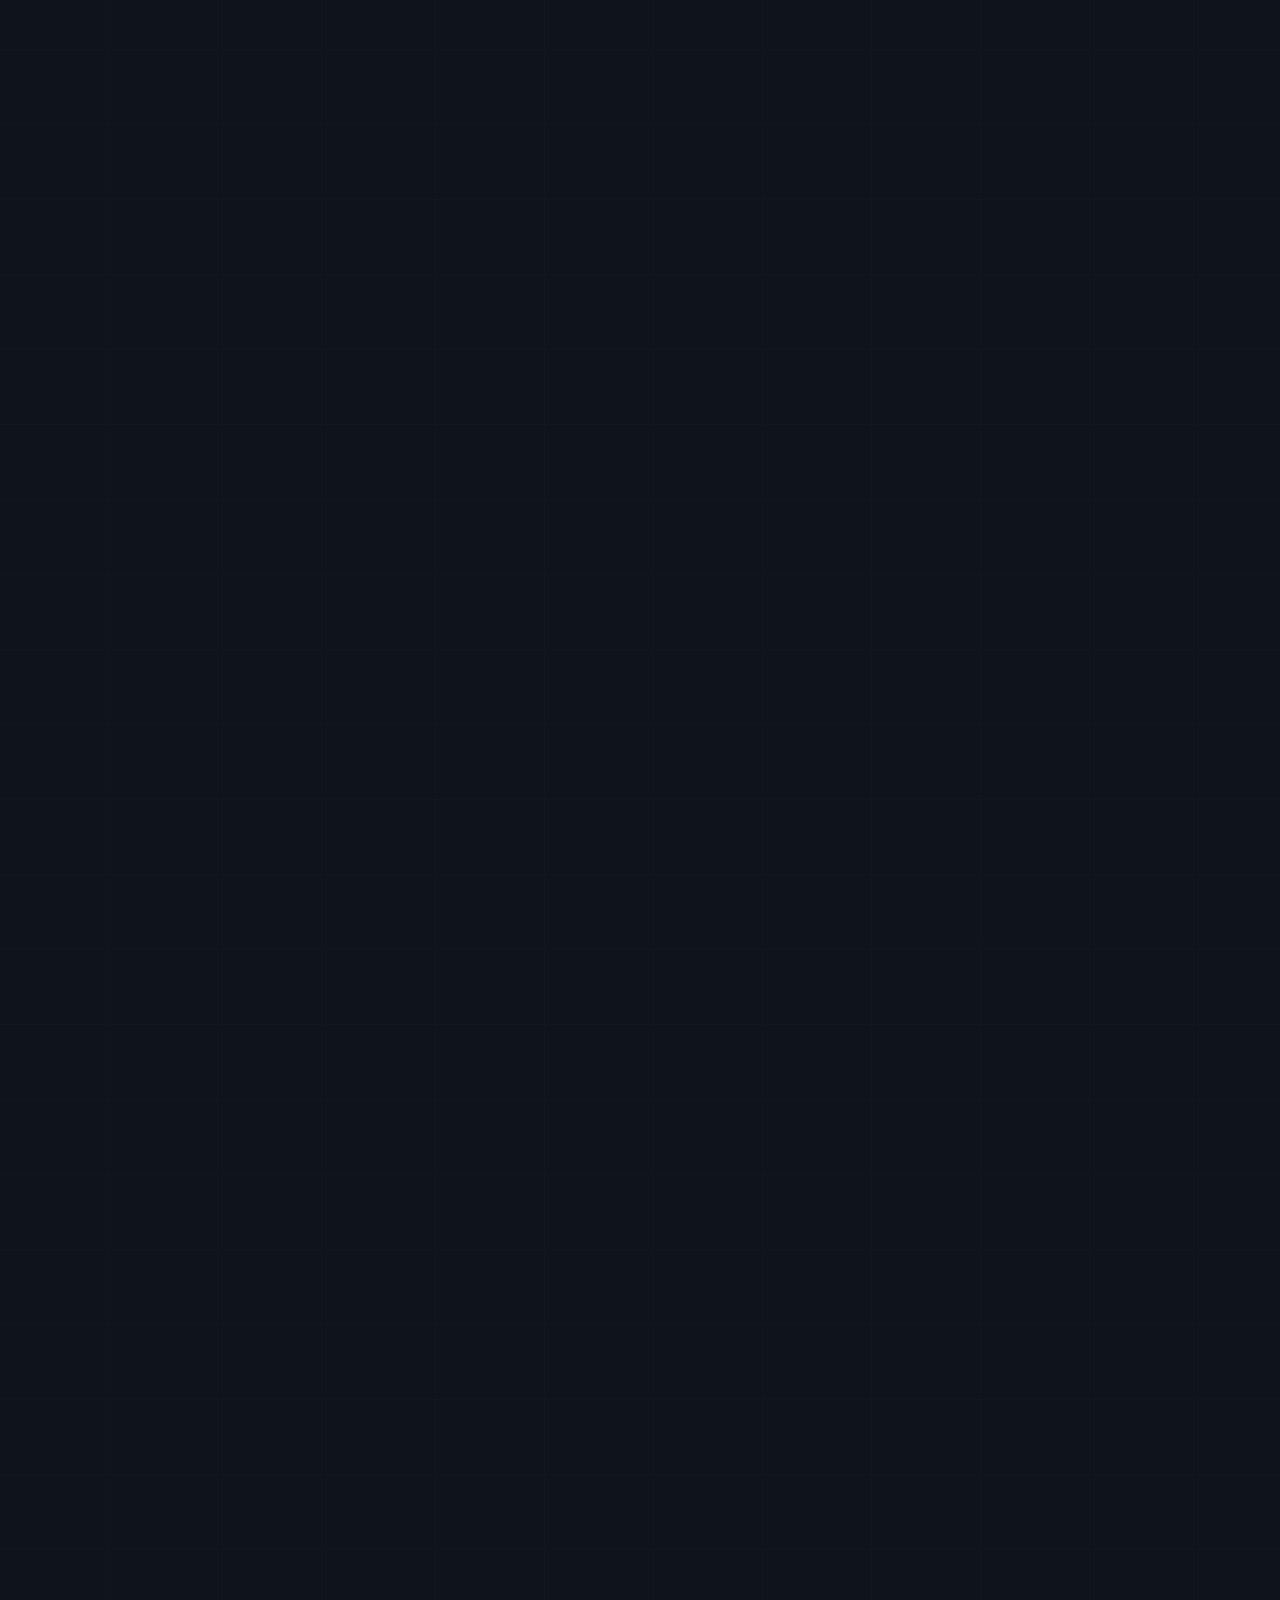
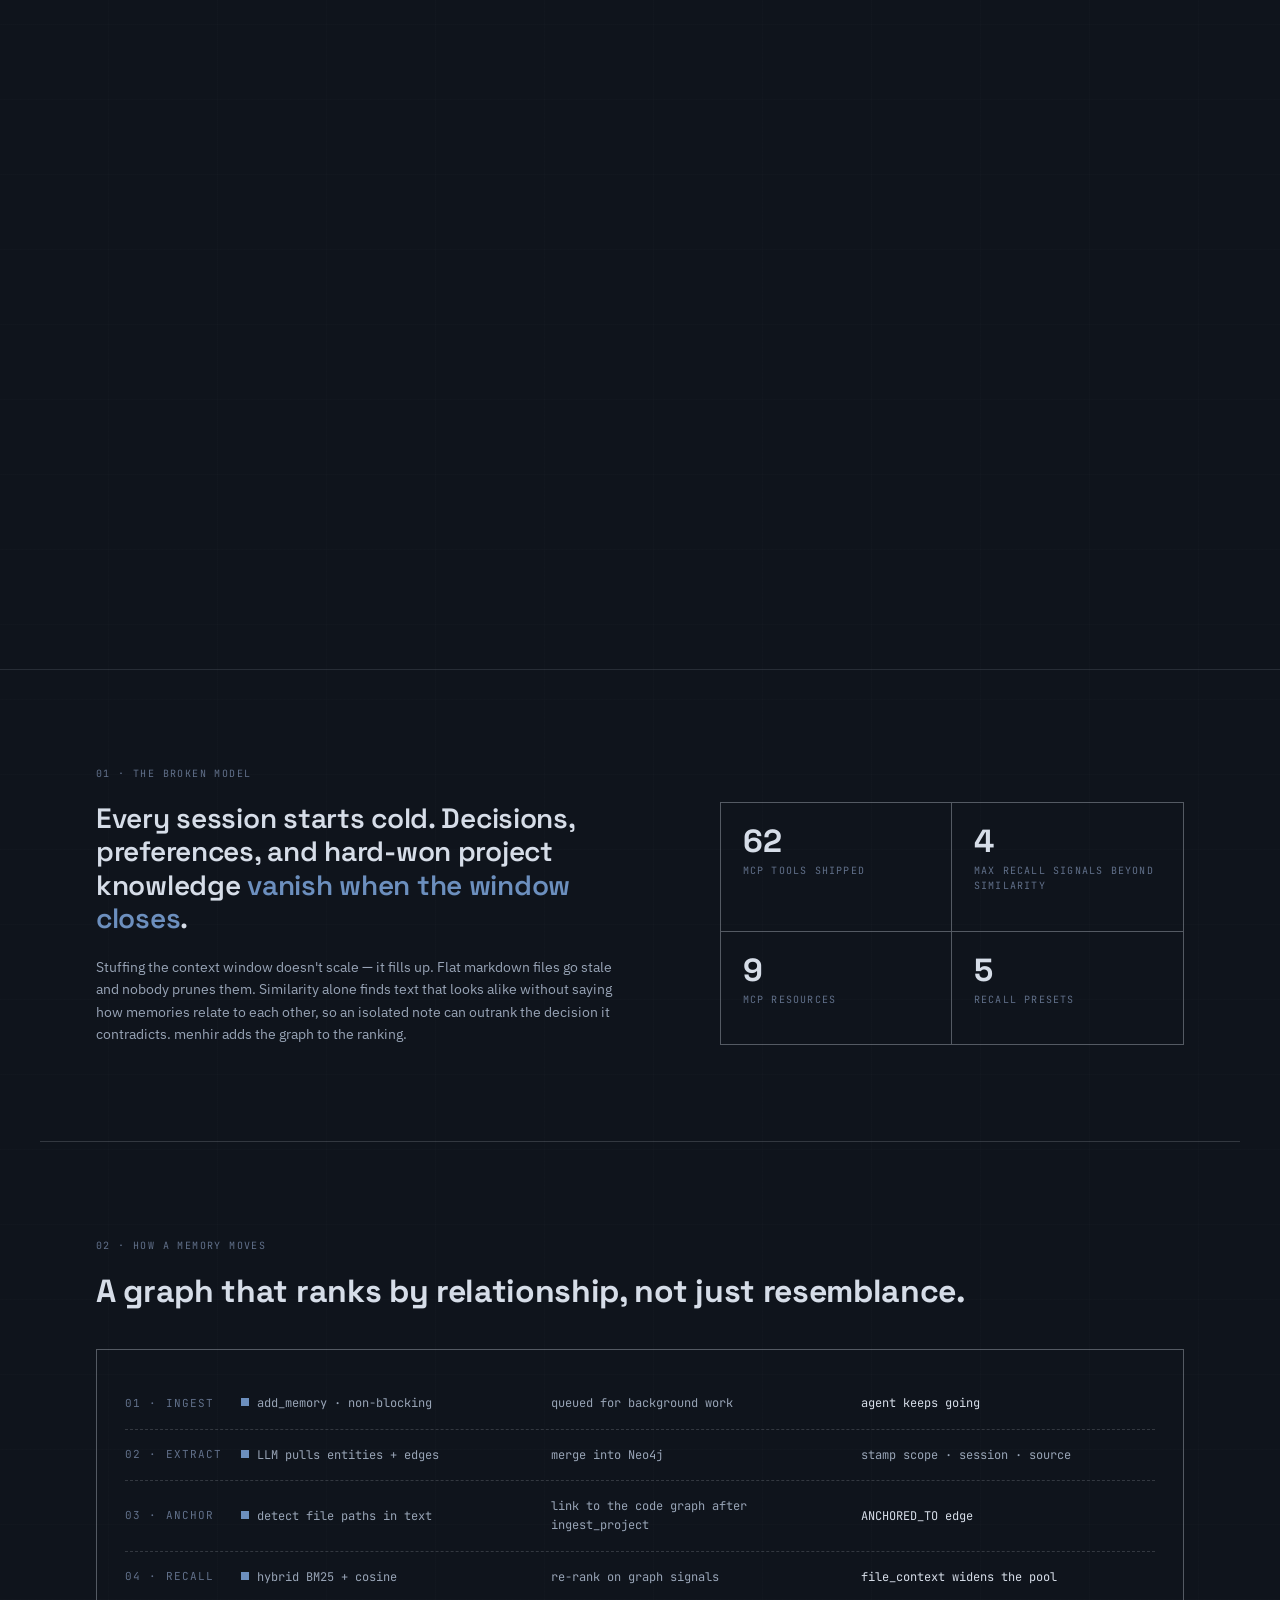
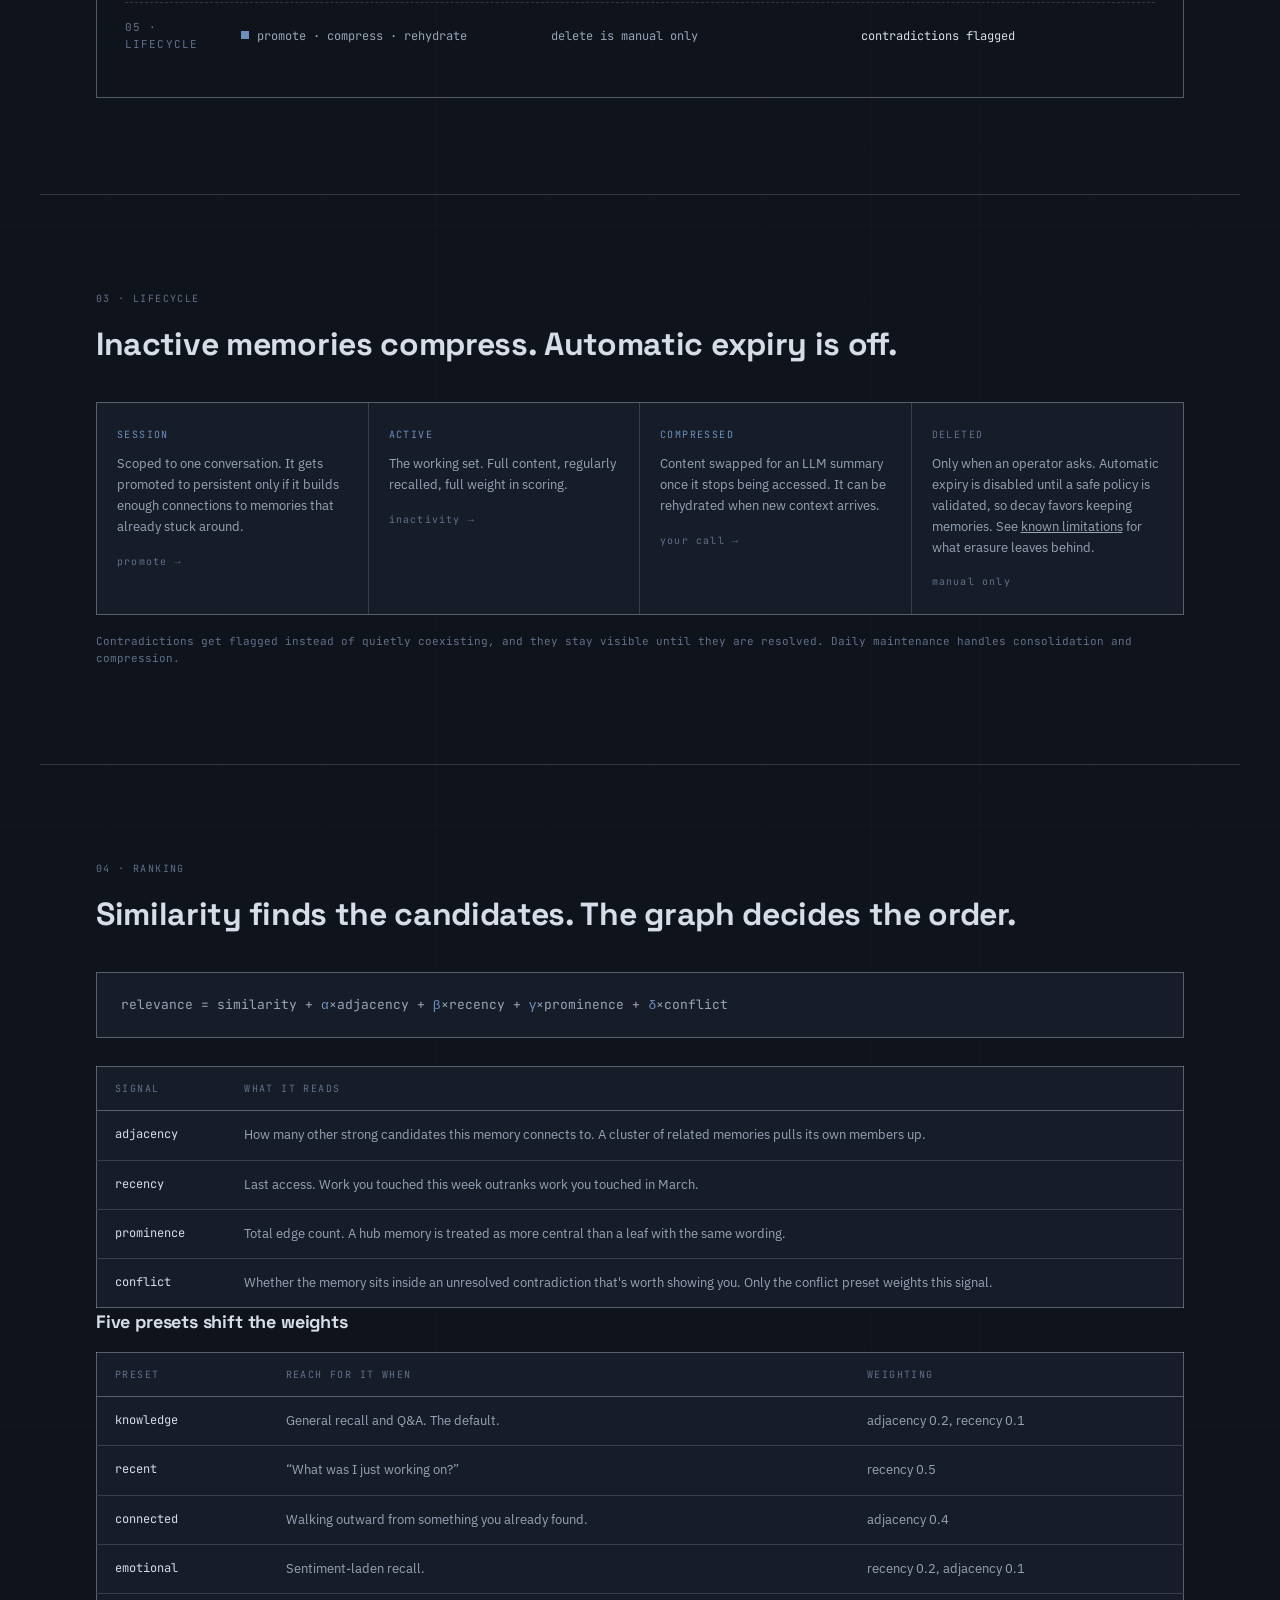
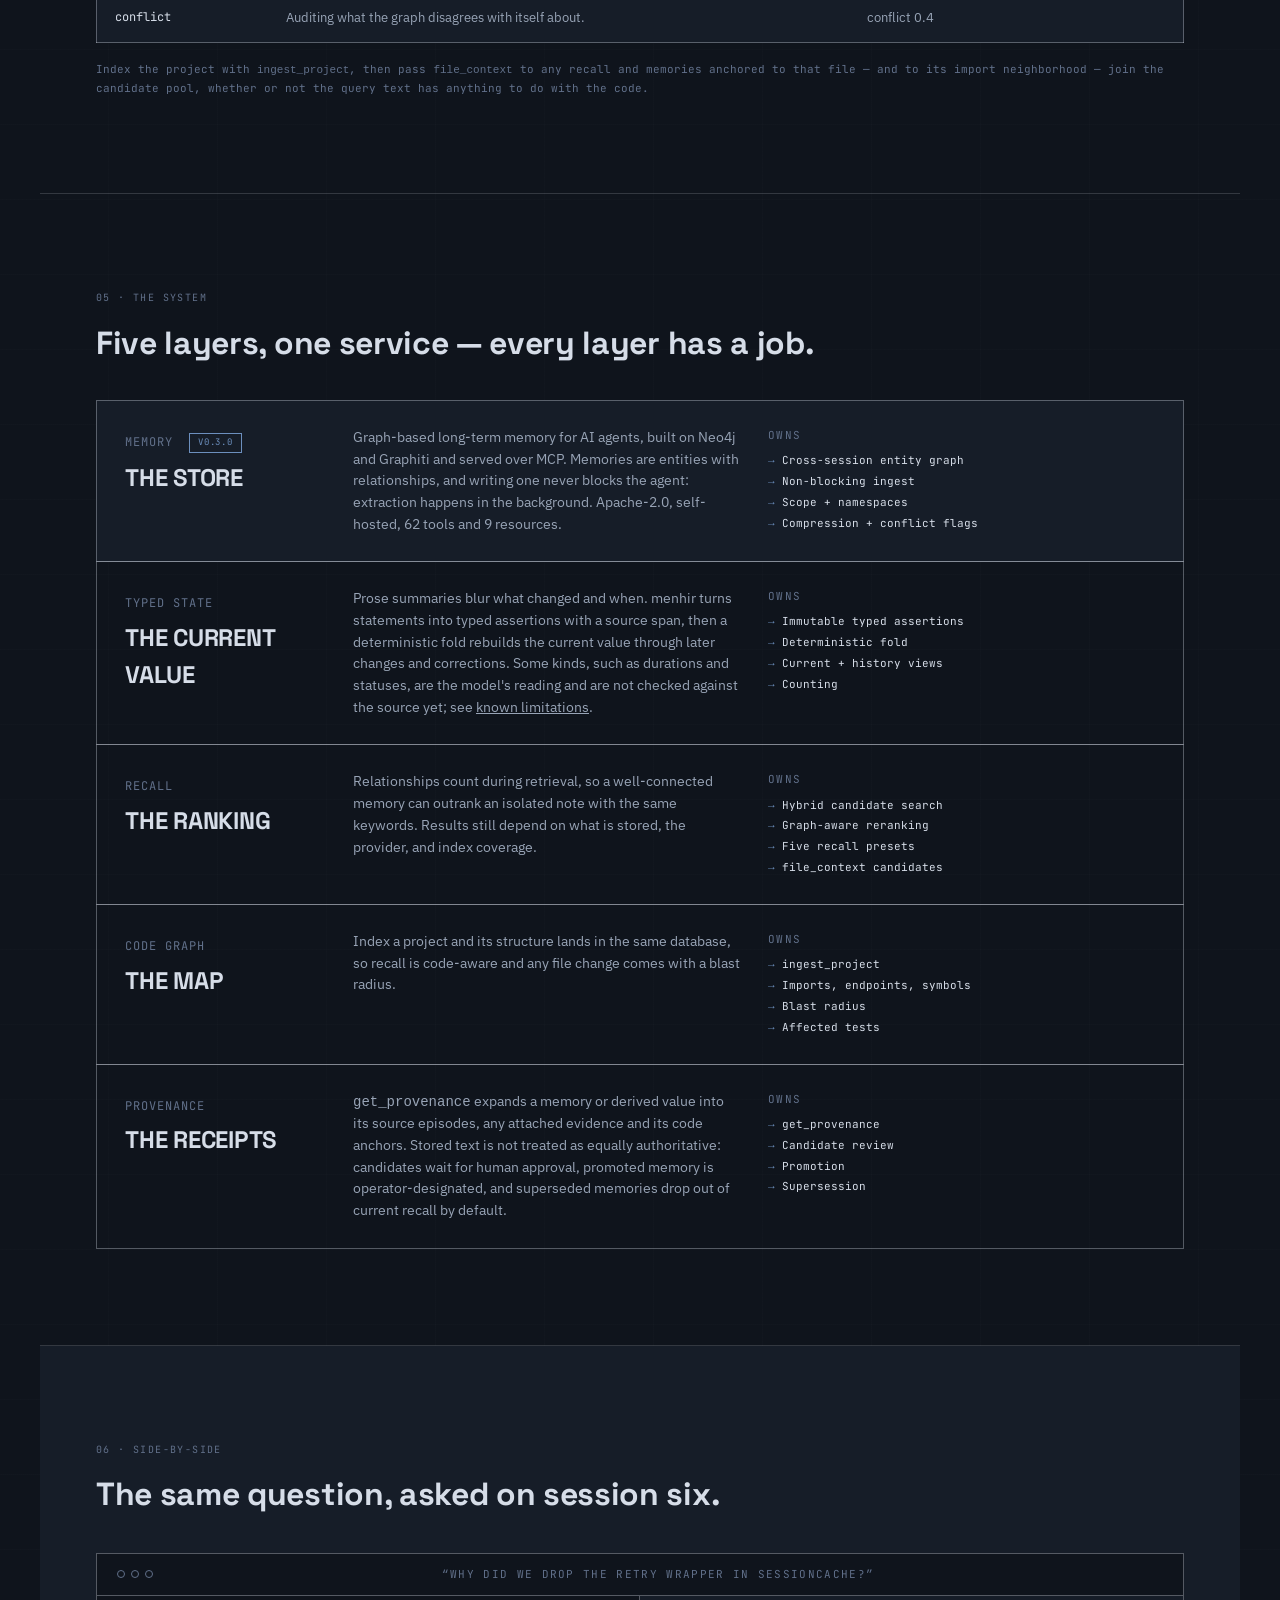
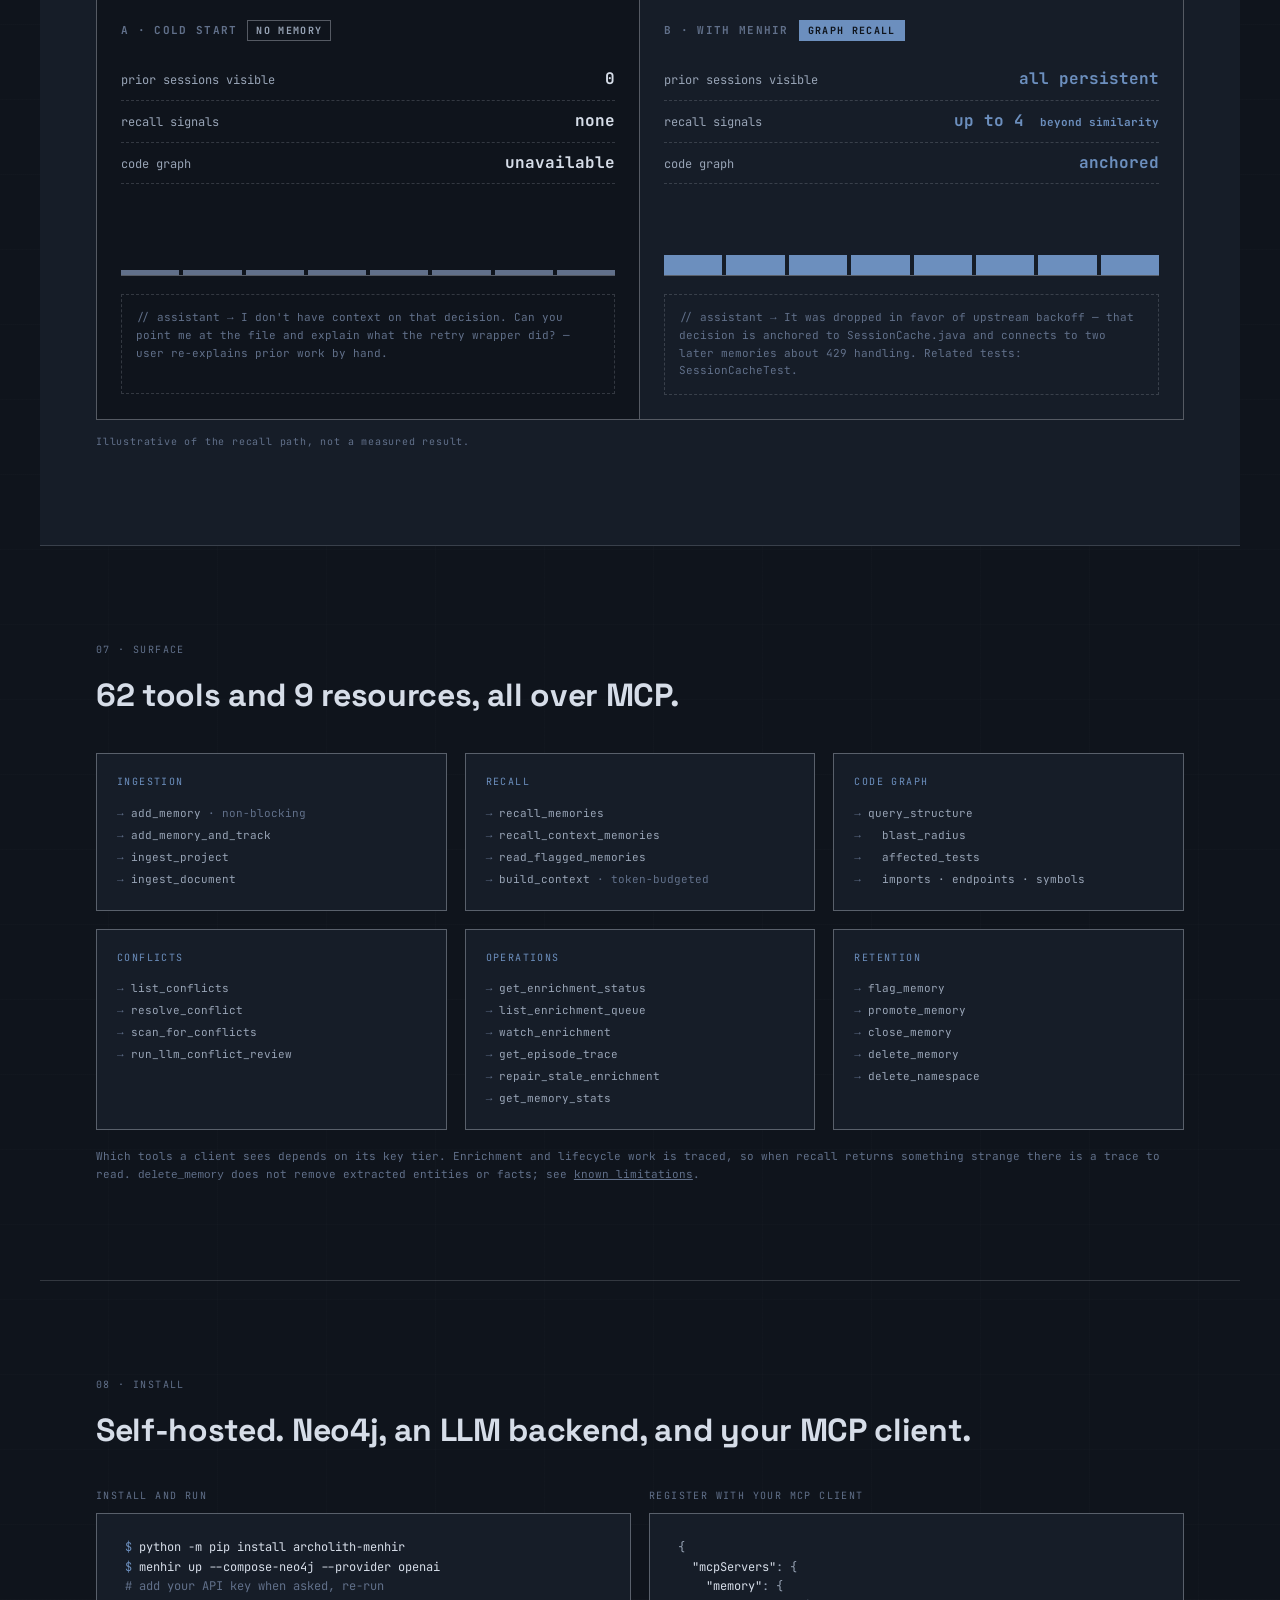
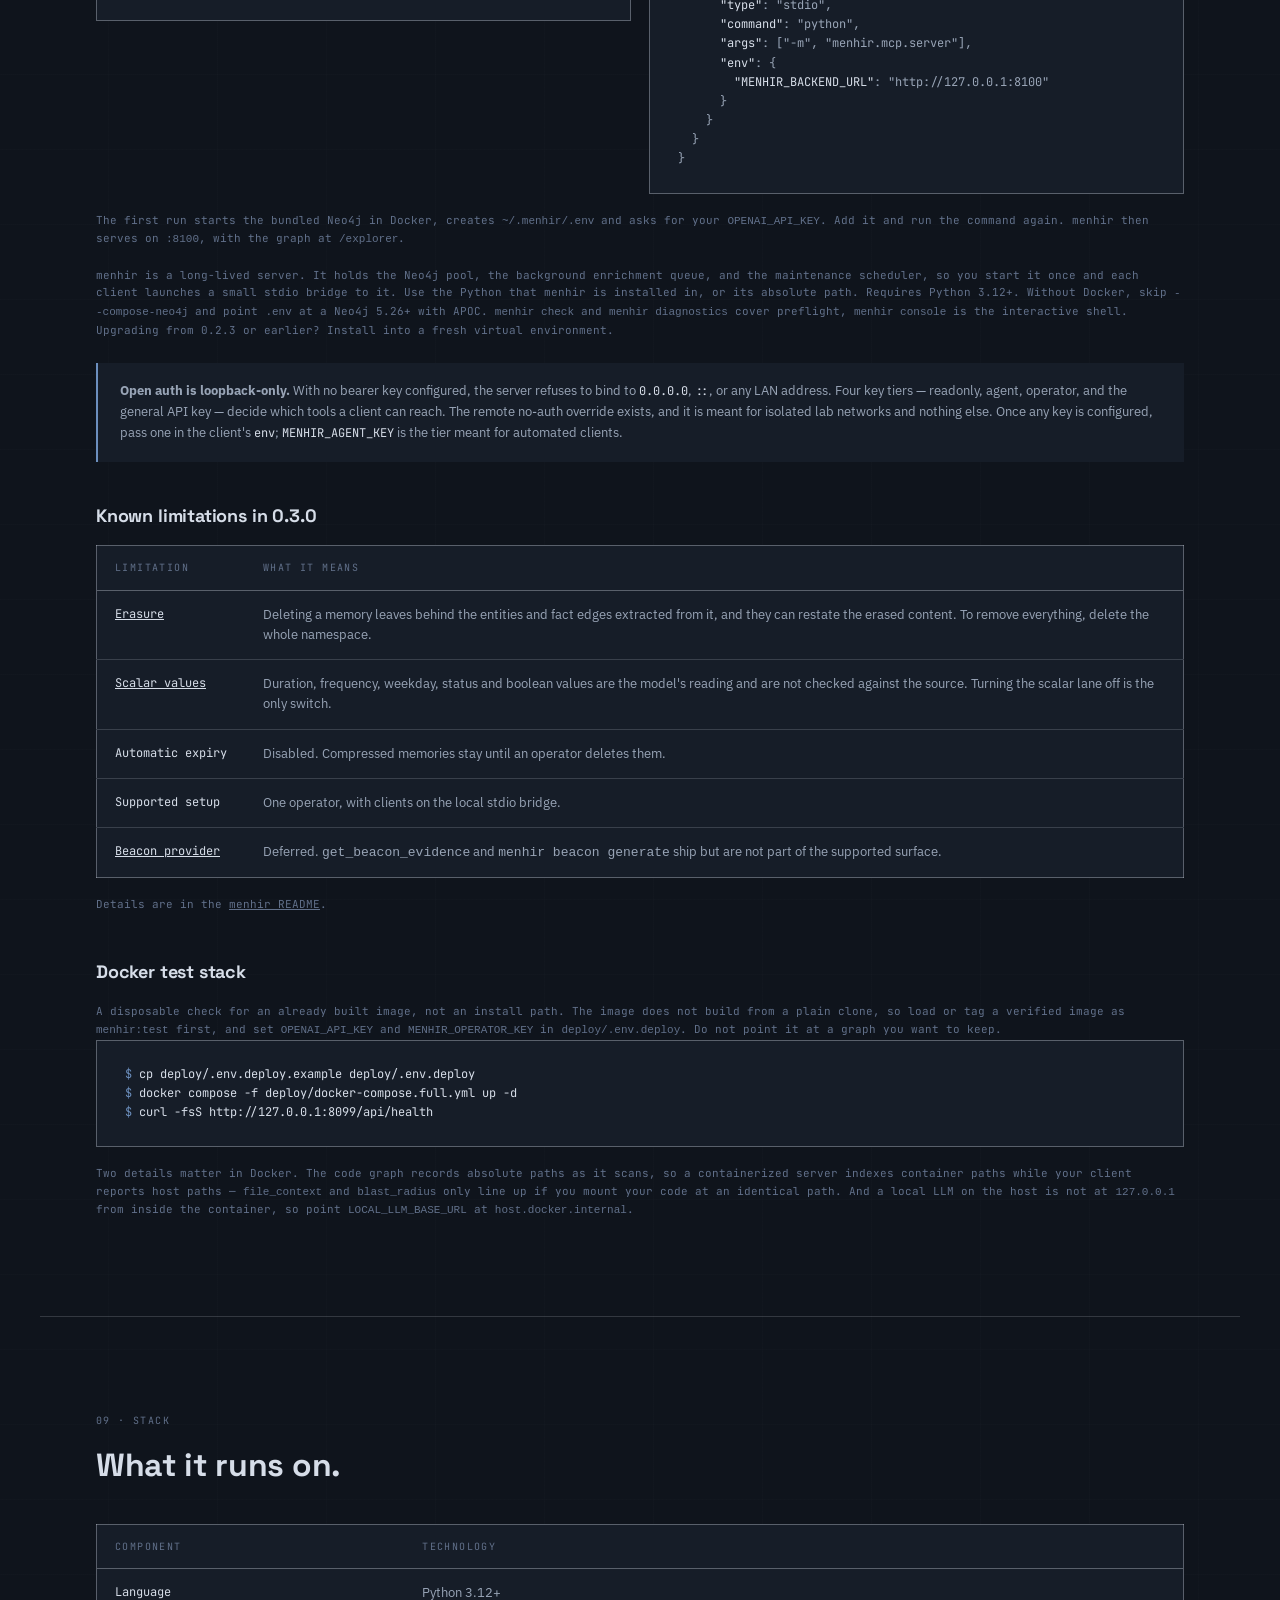
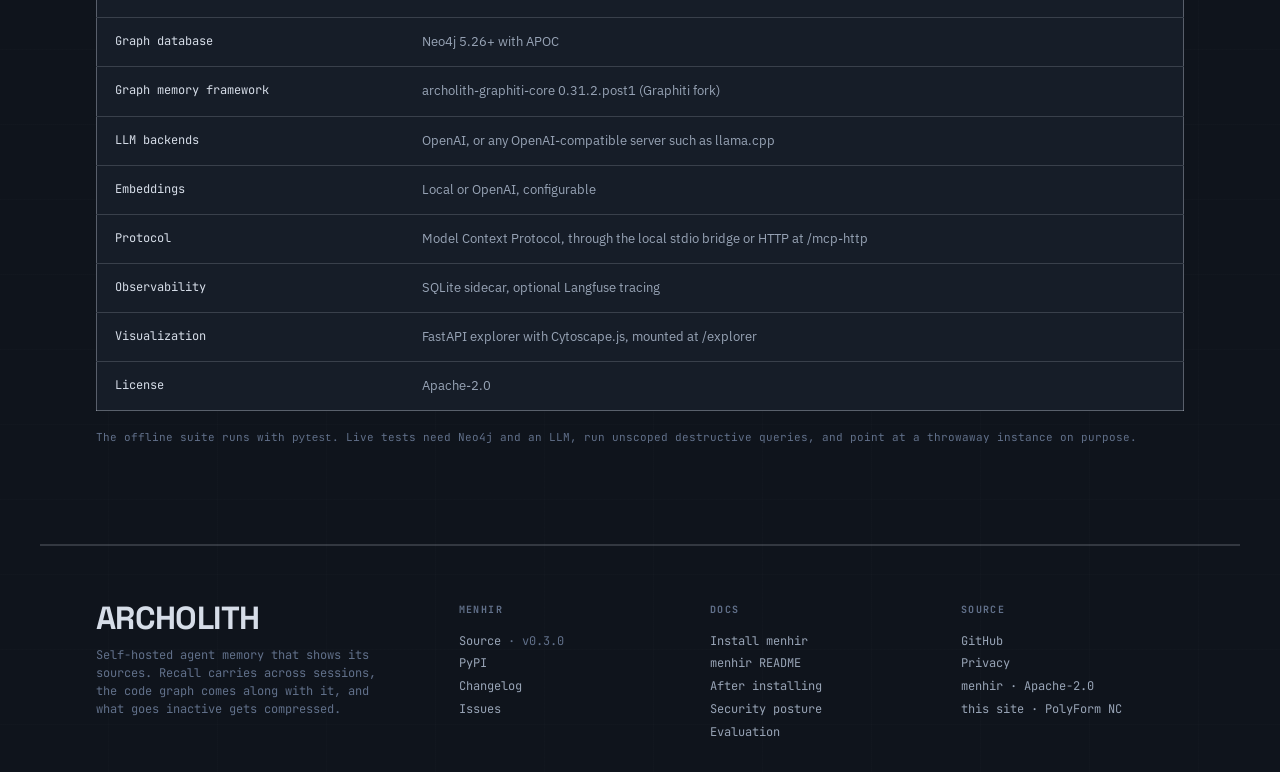
==== commit 168b202a: "docs: lead the site with sources and typed state The tagline becomes "agent memory that shows its so" ====
--- a/index.html
+++ b/index.html
@@ -3,8 +3,8 @@
 <head>
 <meta charset="UTF-8">
 <meta name="viewport" content="width=device-width, initial-scale=1">
-<title>menhir by Archolith &mdash; Self-hosted graph memory for AI agents</title>
-<meta name="description" content="menhir is a self-hosted graph memory system for AI agents. Recall across sessions, structure-aware retrieval, compression of inactive memories and conflict detection. Served over MCP.">
+<title>menhir by Archolith &mdash; Self-hosted agent memory that shows its sources</title>
+<meta name="description" content="menhir is self-hosted agent memory that shows its sources. Recall across sessions, facts you can trace, typed current values and a code graph. Served over MCP.">
 <link rel="icon" type="image/svg+xml" href="favicon.svg">
 <link rel="icon" href="favicon.ico" sizes="any">
 <link rel="preload" as="style" href="fonts/fonts.css" onload="this.onload=null;this.rel='stylesheet'">
@@ -1531,8 +1531,24 @@
         <ul>
           <li>Cross-session entity graph</li>
           <li>Non-blocking ingest</li>
-          <li>Scope + provenance</li>
-          <li>Namespaces</li>
+          <li>Scope + namespaces</li>
+          <li>Compression + conflict flags</li>
+        </ul>
+      </div>
+    </div>
+    <div class="slab">
+      <div class="slab__id">
+        typed state
+        <span class="slab__name">The current value</span>
+      </div>
+      <div class="slab__body">Prose summaries blur what changed and when. menhir turns statements into typed assertions with a source span, then a deterministic fold rebuilds the current value through later changes and corrections. Some kinds, such as durations and statuses, are the model's reading and are not checked against the source yet; see <a href="#limitations">known limitations</a>.</div>
+      <div class="slab__io">
+        <div class="slab__io-label">Owns</div>
+        <ul>
+          <li>Immutable typed assertions</li>
+          <li>Deterministic fold</li>
+          <li>Current + history views</li>
+          <li>Counting</li>
         </ul>
       </div>
     </div>
@@ -1570,33 +1586,17 @@
     </div>
     <div class="slab">
       <div class="slab__id">
-        governance
-        <span class="slab__name">The trust rules</span>
+        provenance
+        <span class="slab__name">The receipts</span>
       </div>
-      <div class="slab__body">Stored text is not treated as equally authoritative. Candidates wait for human approval, promoted memory is operator-designated, and you can check where a recalled fact came from.</div>
+      <div class="slab__body"><code>get_provenance</code> expands a memory or derived value into its source episodes, any attached evidence and its code anchors. Stored text is not treated as equally authoritative: candidates wait for human approval, promoted memory is operator-designated, and superseded memories drop out of current recall by default.</div>
       <div class="slab__io">
         <div class="slab__io-label">Owns</div>
         <ul>
+          <li>get_provenance</li>
           <li>Candidate review</li>
           <li>Promotion</li>
-          <li>get_provenance</li>
           <li>Supersession</li>
-        </ul>
-      </div>
-    </div>
-    <div class="slab">
-      <div class="slab__id">
-        lifecycle
-        <span class="slab__name">The upkeep</span>
-      </div>
-      <div class="slab__body">Daily maintenance consolidates memory and compresses what has gone inactive. Contradictions get flagged, and deleting a memory stays a manual decision.</div>
-      <div class="slab__io">
-        <div class="slab__io-label">Owns</div>
-        <ul>
-          <li>Consolidation</li>
-          <li>Compression + rehydration</li>
-          <li>Conflict flags</li>
-          <li>Manual deletion</li>
         </ul>
       </div>
     </div>
@@ -1810,7 +1810,7 @@
 <footer class="footer">
   <div>
     <div class="footer__brand">ARCHOLITH</div>
-    <p class="footer__tagline">Self-hosted graph memory for AI agents. Recall carries across sessions, the code graph comes along with it, and what goes inactive gets compressed.</p>
+    <p class="footer__tagline">Self-hosted agent memory that shows its sources. Recall carries across sessions, the code graph comes along with it, and what goes inactive gets compressed.</p>
   </div>
   <div>
     <h5>menhir</h5>
--- a/hero/archolith-hero.css
+++ b/hero/archolith-hero.css
@@ -658,7 +658,7 @@
 }
 
 
-.strata-slice[data-slice-key="lifecycle"] .strata-slice__plate {
+.strata-slice[data-slice-key="state"] .strata-slice__plate {
     background:
         linear-gradient(90deg, rgba(86, 168, 232, 0.08) 0 1px, transparent 1px 40px),
         linear-gradient(180deg, rgba(86, 168, 232, 0.08) 0 1px, transparent 1px 42px),
@@ -689,7 +689,7 @@
 }
 
 
-.strata-slice[data-slice-key="governance"] .strata-slice__plate {
+.strata-slice[data-slice-key="provenance"] .strata-slice__plate {
     background:
         linear-gradient(90deg, rgba(162, 134, 112, 0.09) 0 1px, transparent 1px 54px),
         linear-gradient(180deg, rgba(162, 134, 112, 0.09) 0 1px, transparent 1px 32px),
--- a/hero/archolith-hero.css
+++ b/hero/archolith-hero.css
@@ -658,7 +658,7 @@
 }
 
 
-.strata-slice[data-slice-key="lifecycle"] .strata-slice__plate {
+.strata-slice[data-slice-key="state"] .strata-slice__plate {
     background:
         linear-gradient(90deg, rgba(86, 168, 232, 0.08) 0 1px, transparent 1px 40px),
         linear-gradient(180deg, rgba(86, 168, 232, 0.08) 0 1px, transparent 1px 42px),
@@ -689,7 +689,7 @@
 }
 
 
-.strata-slice[data-slice-key="governance"] .strata-slice__plate {
+.strata-slice[data-slice-key="provenance"] .strata-slice__plate {
     background:
         linear-gradient(90deg, rgba(162, 134, 112, 0.09) 0 1px, transparent 1px 54px),
         linear-gradient(180deg, rgba(162, 134, 112, 0.09) 0 1px, transparent 1px 32px),
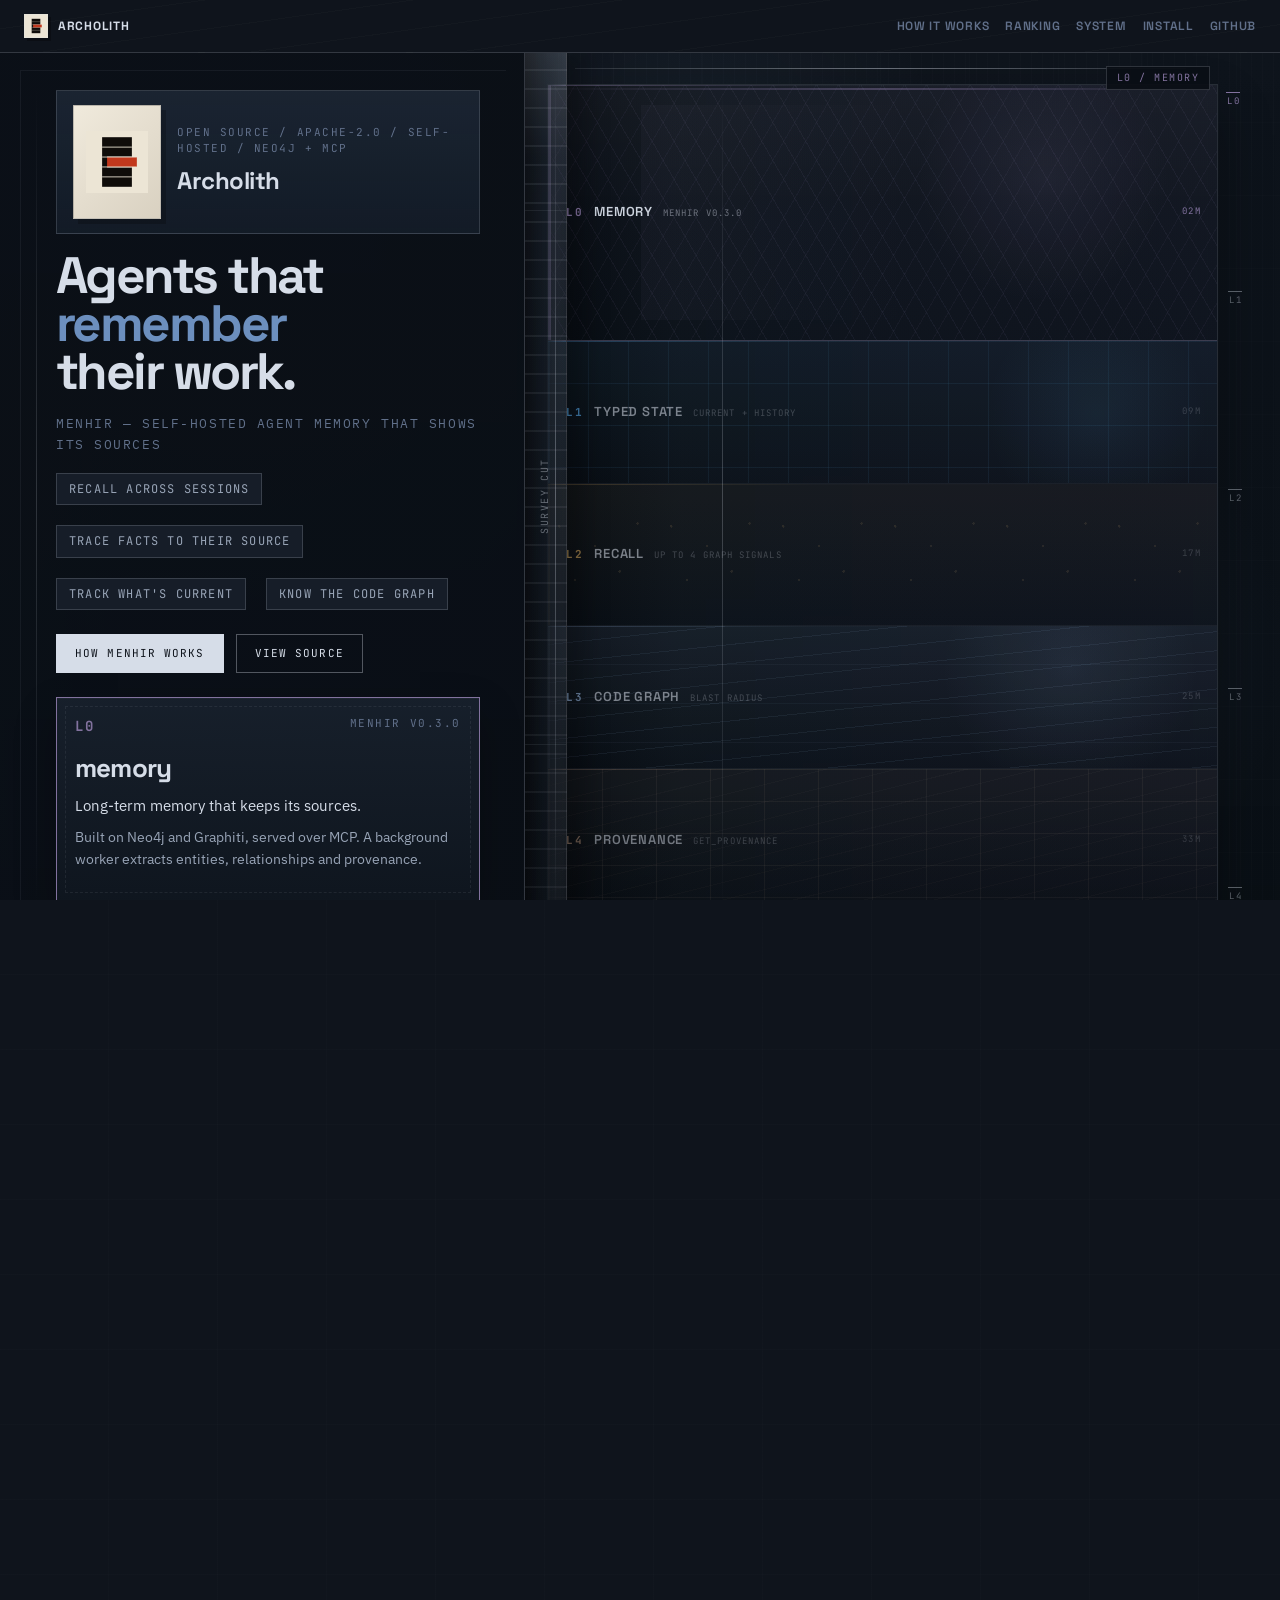
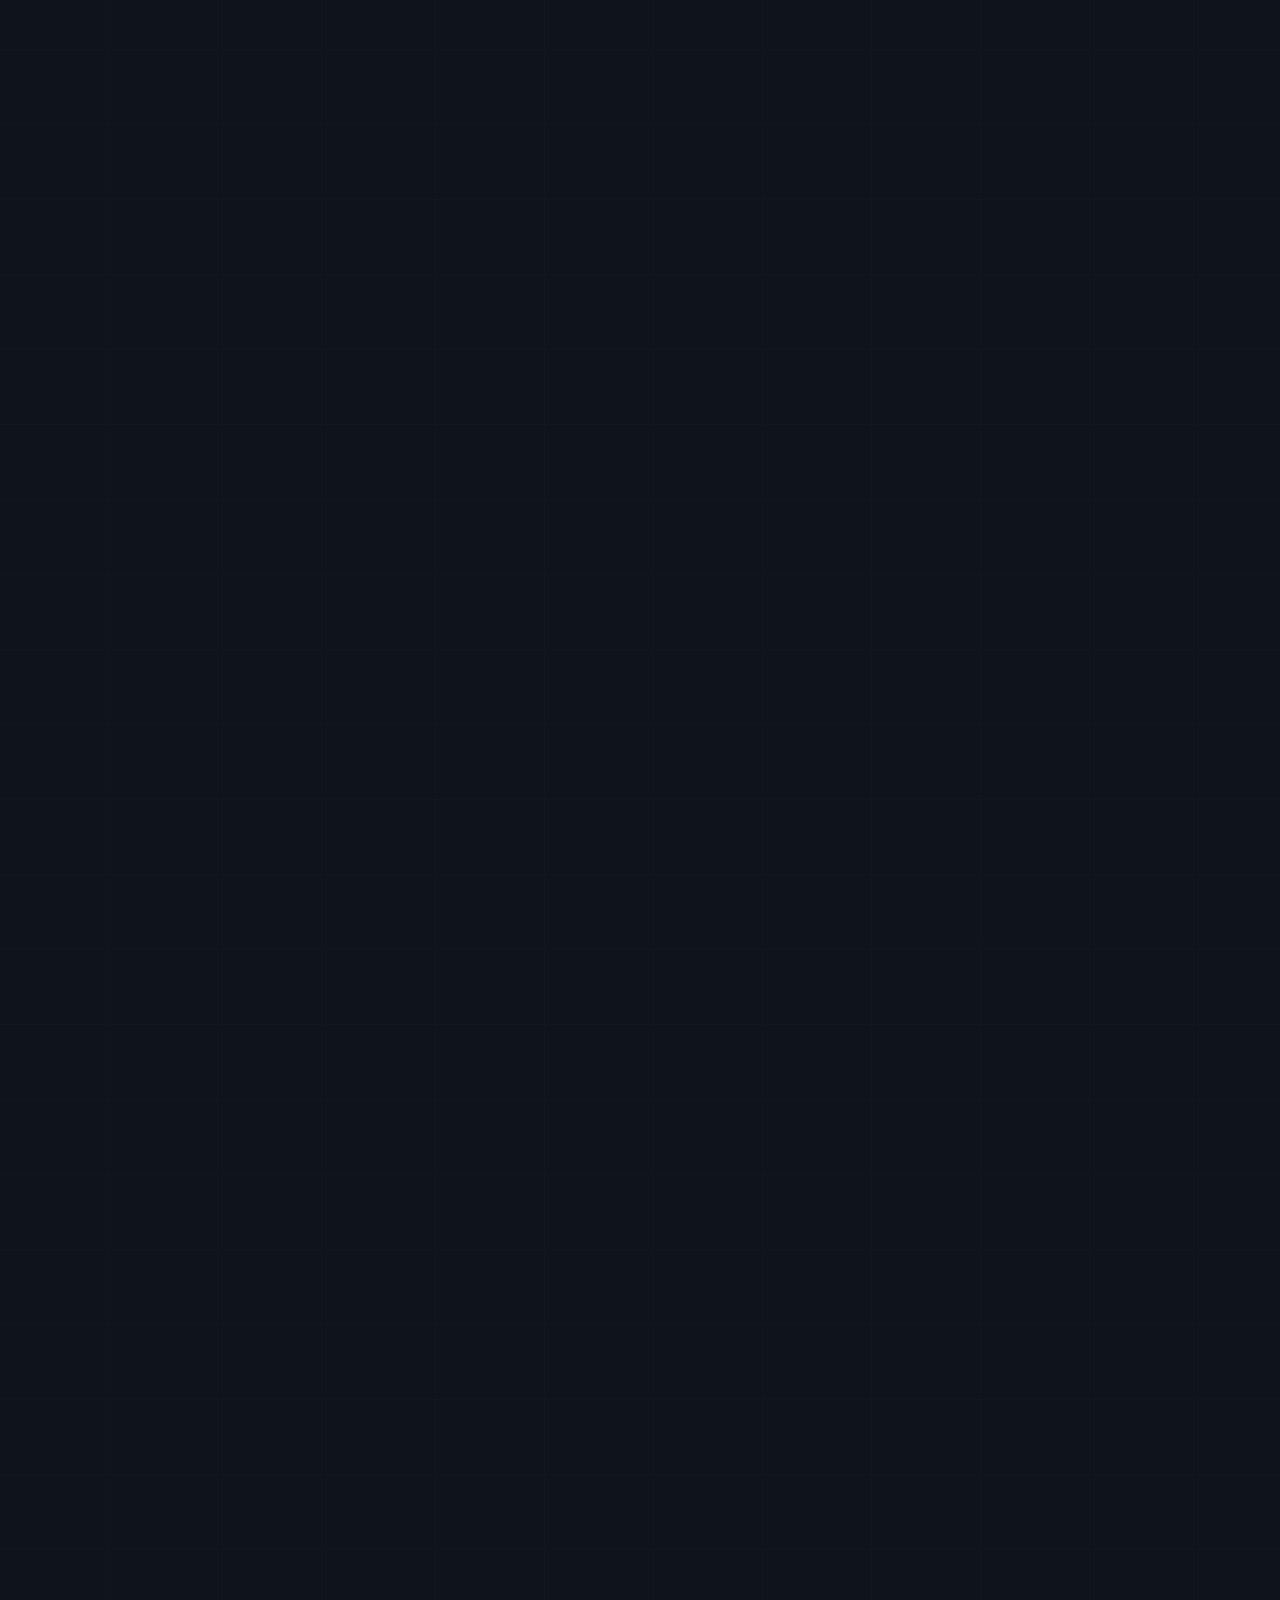
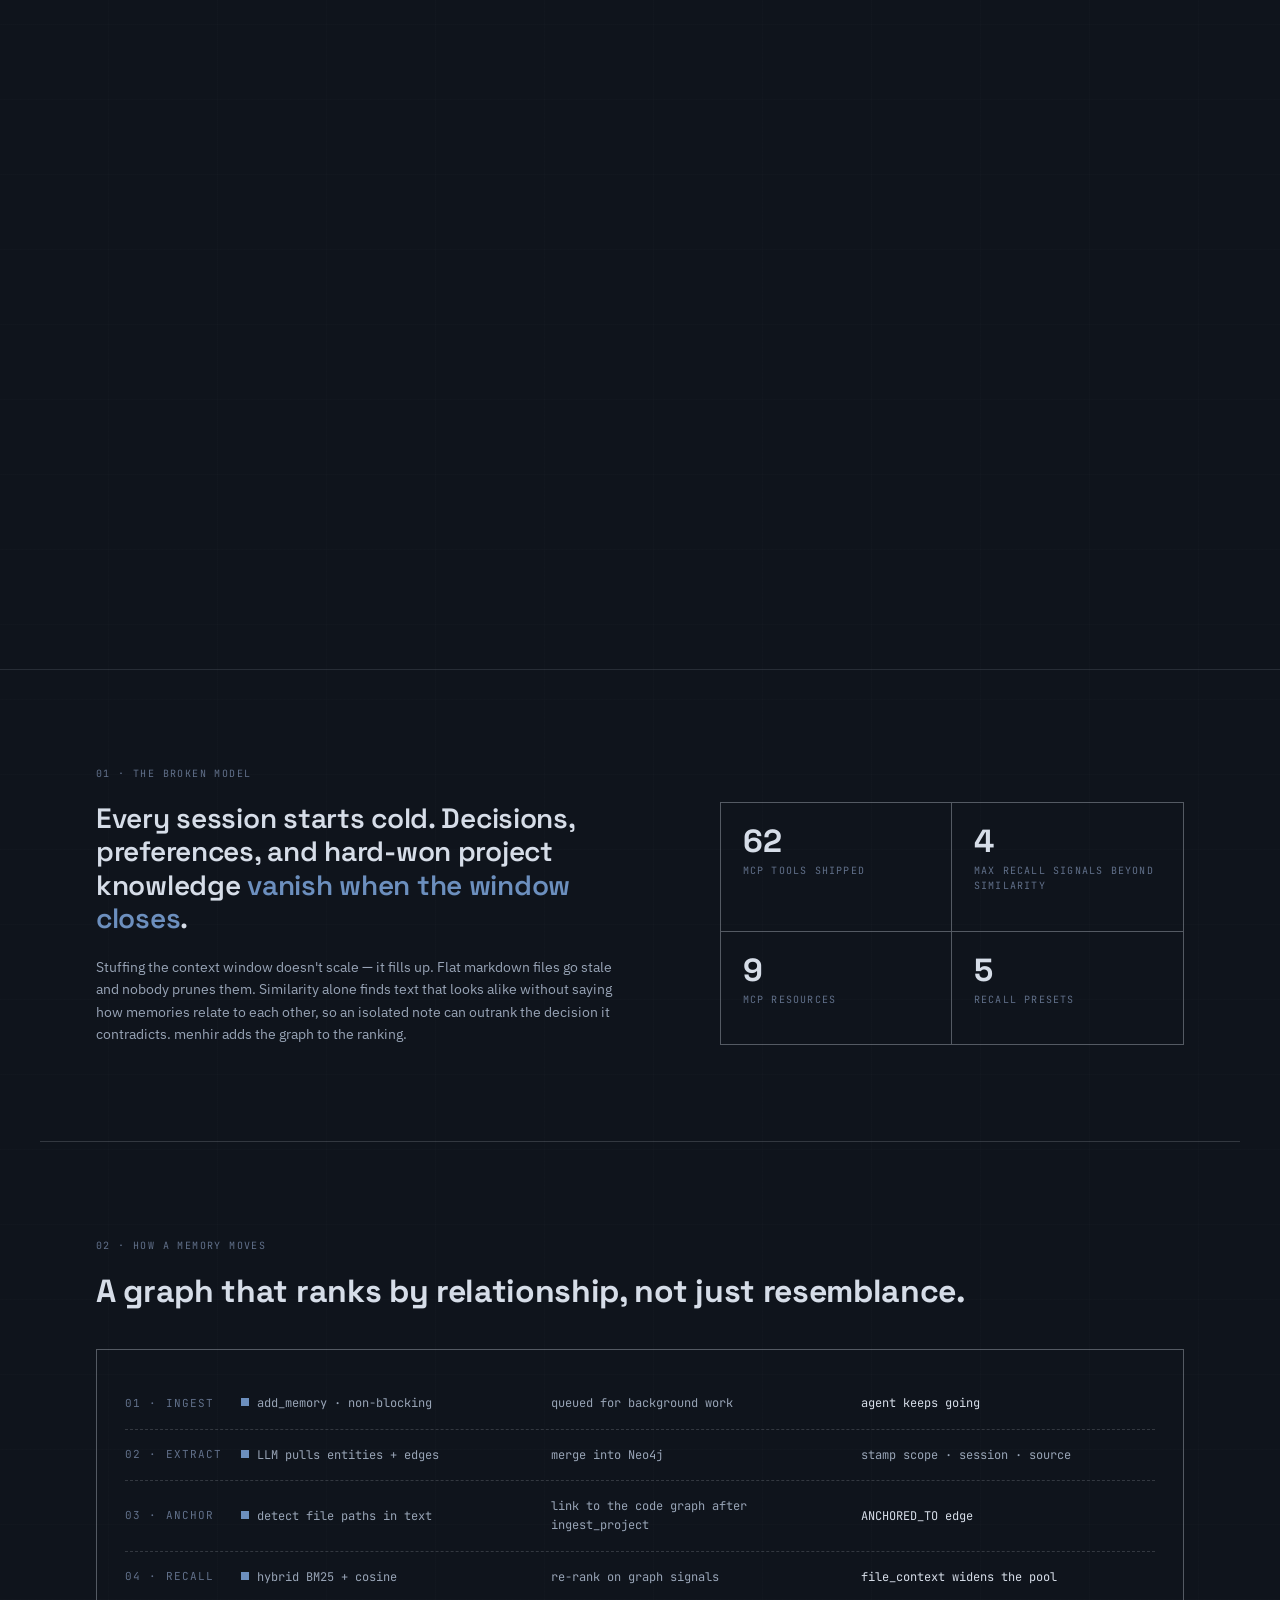
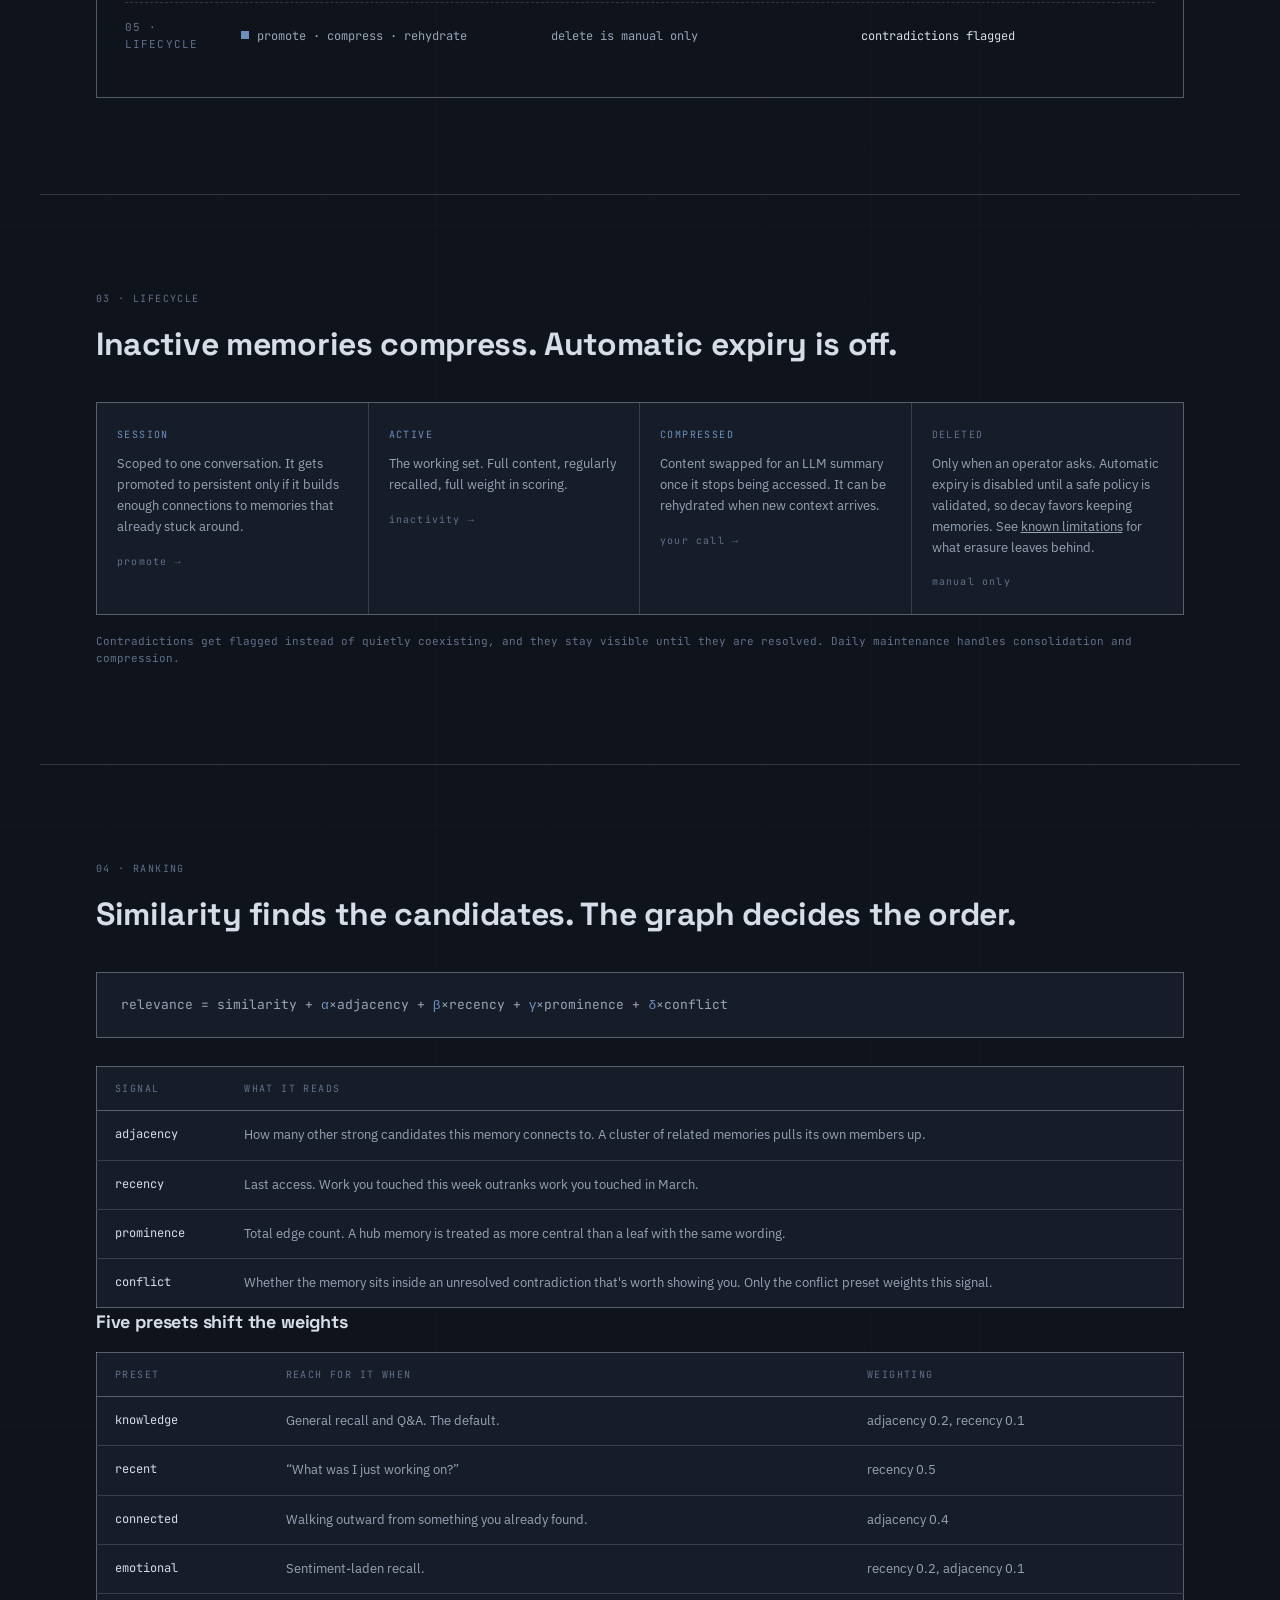
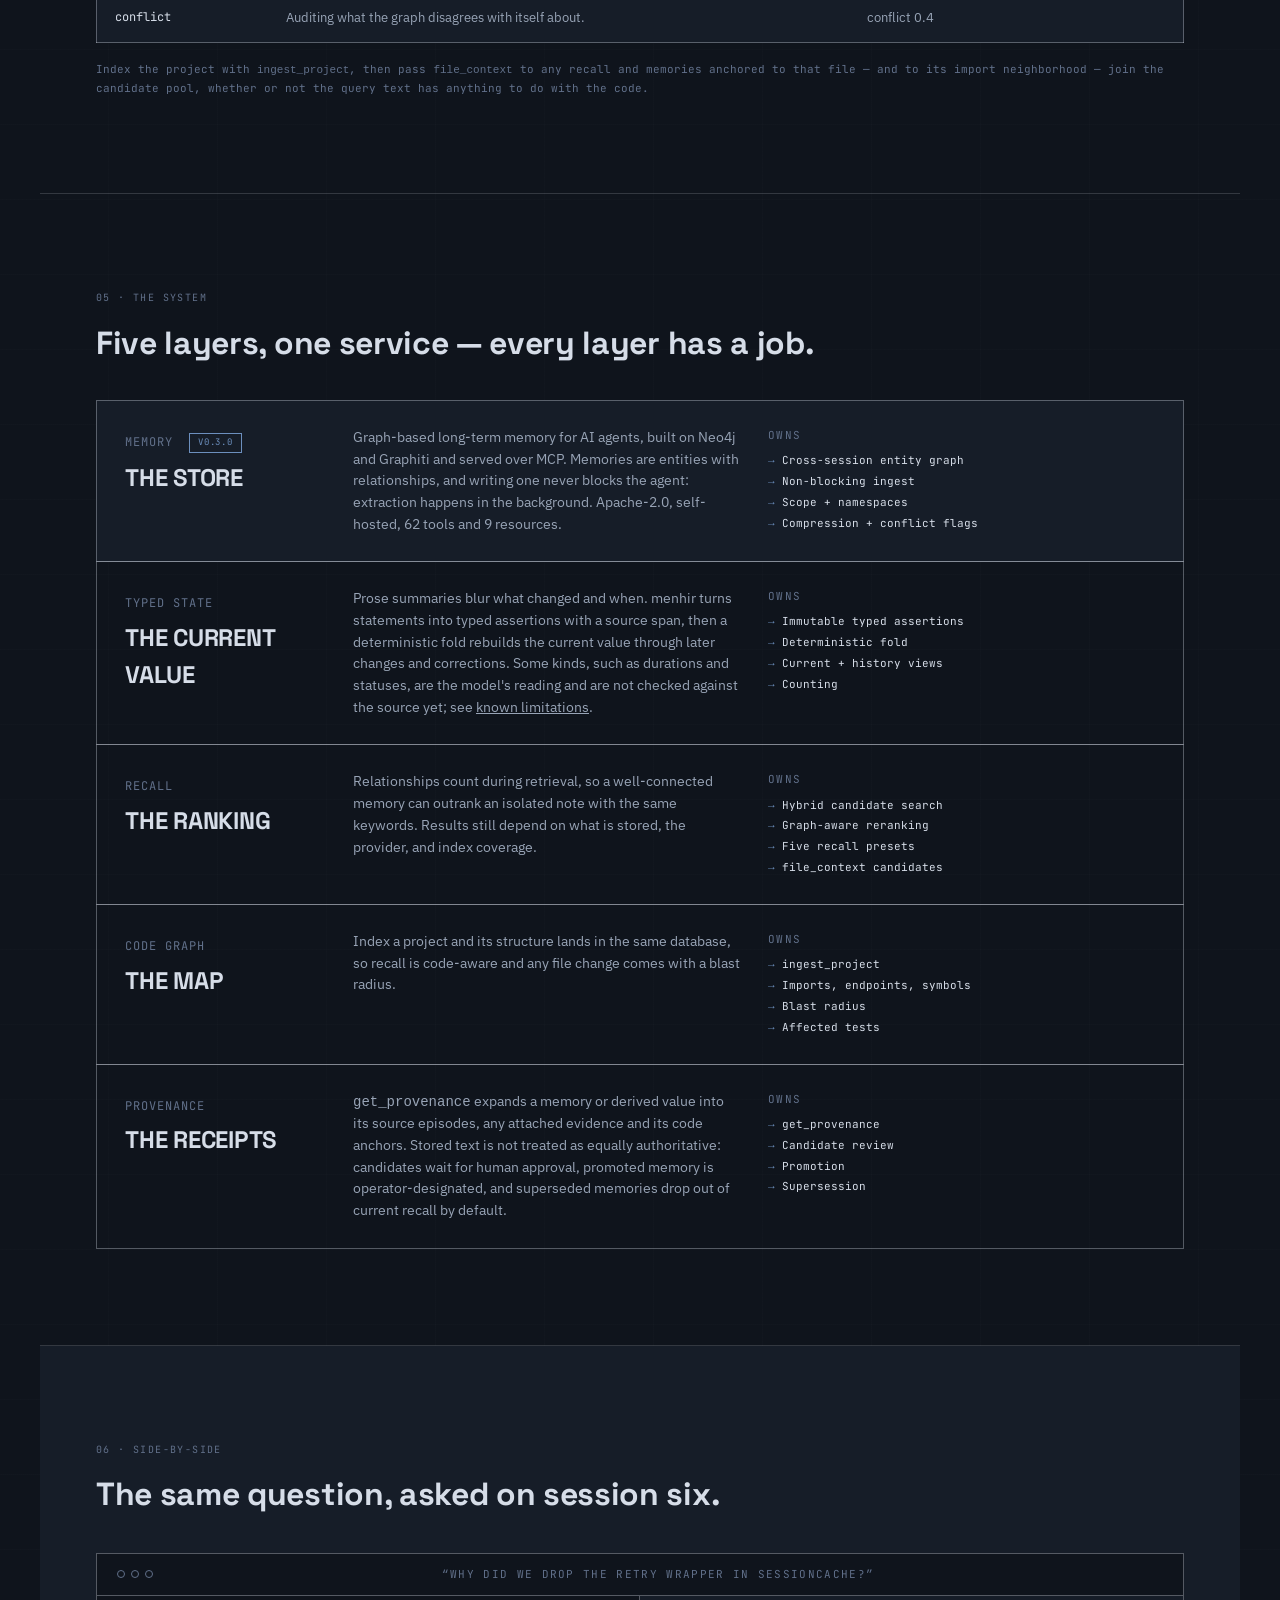
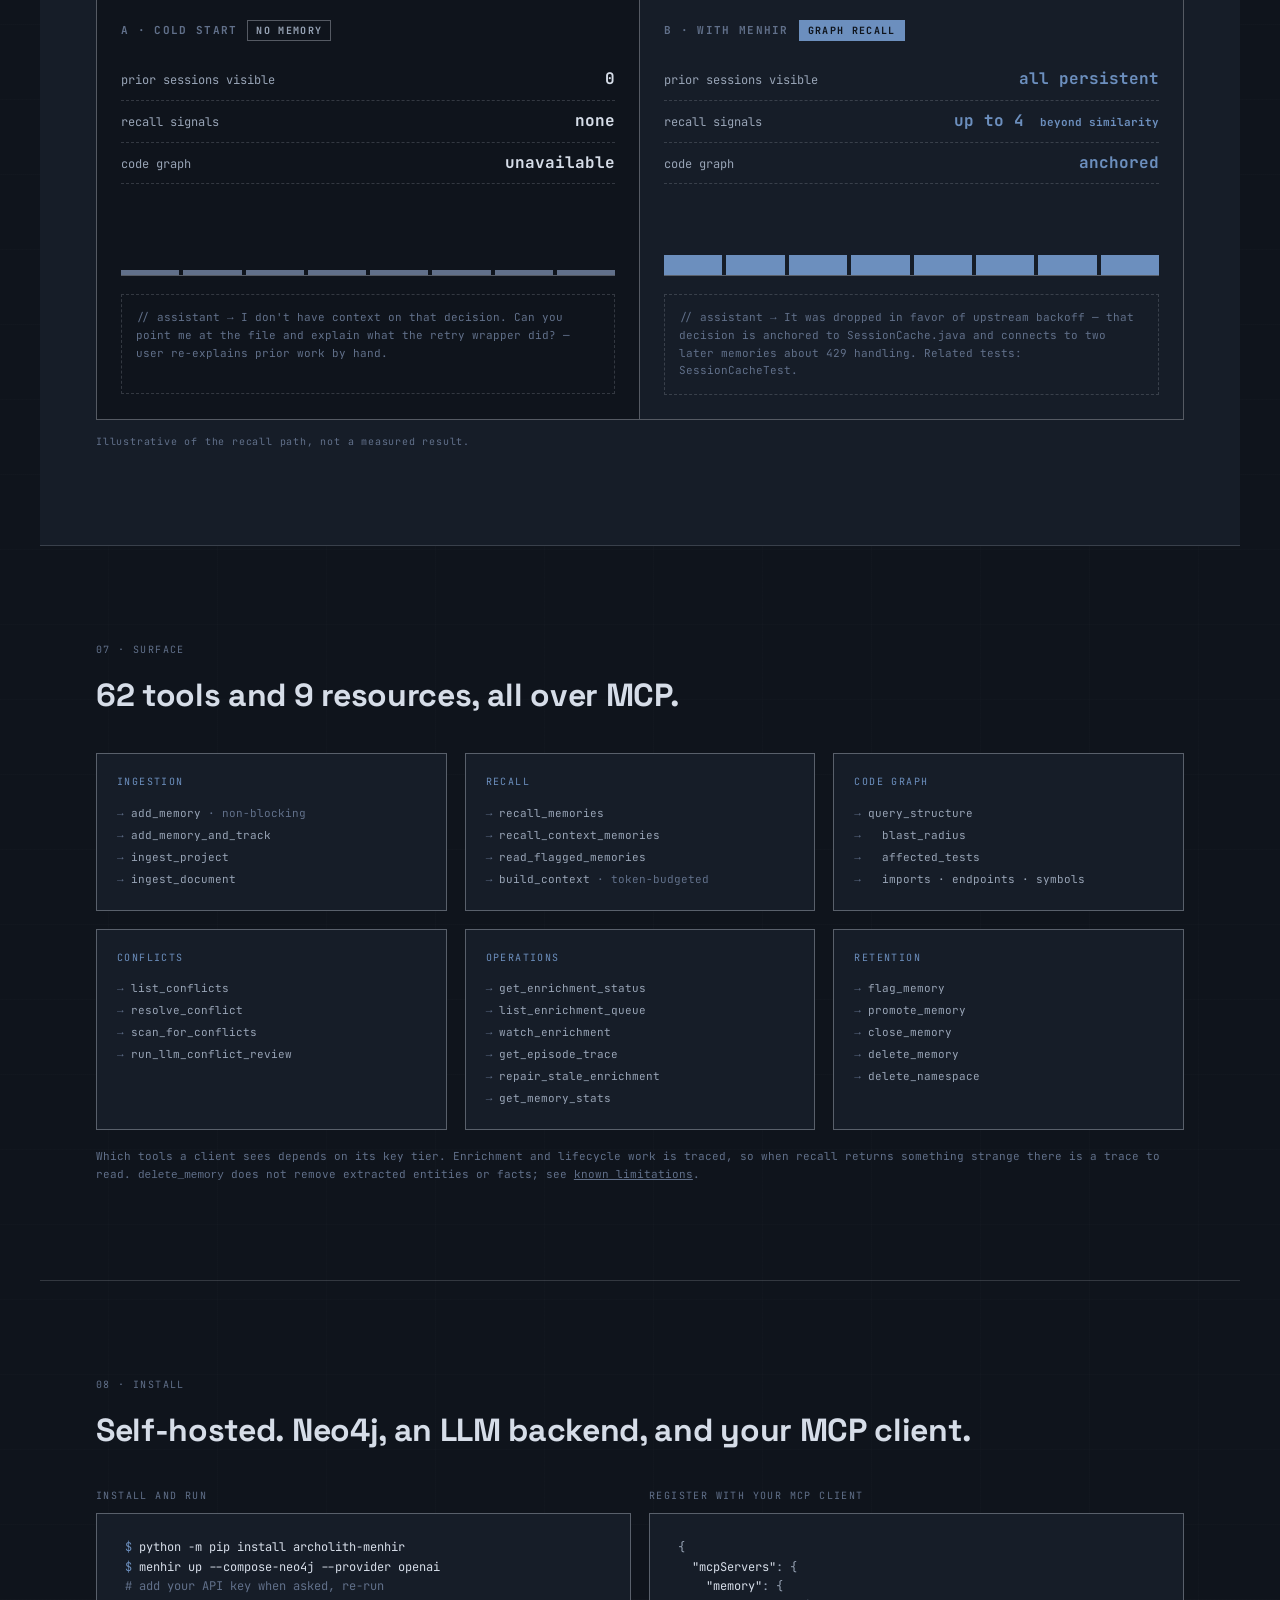
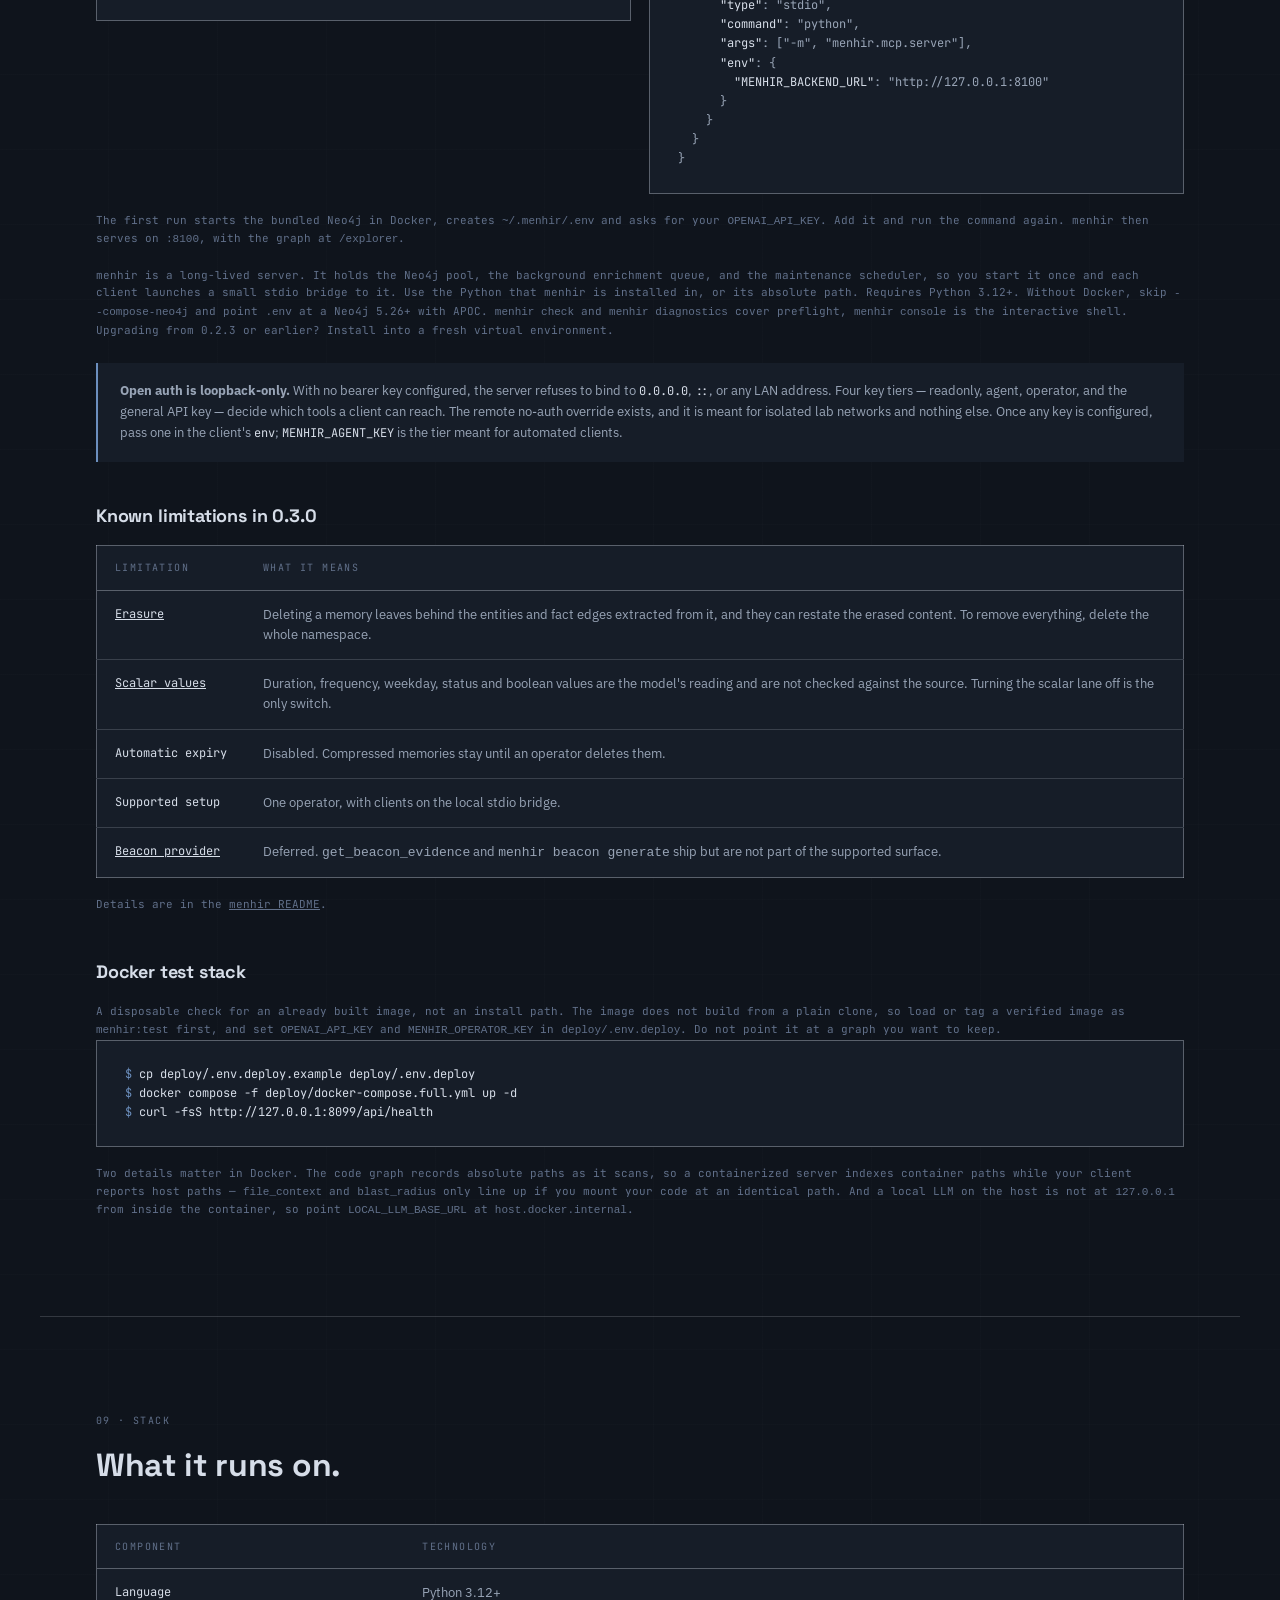
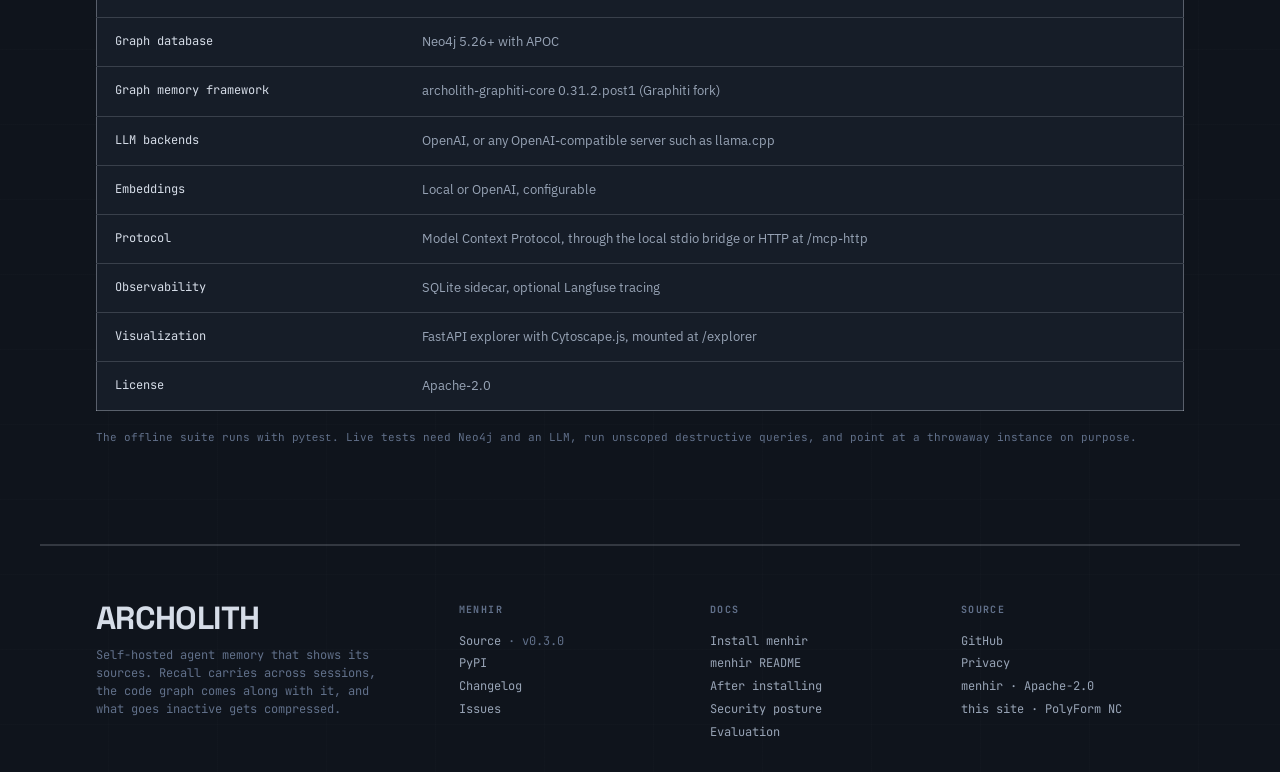
==== commit 1790fa07: "fix: fit the hero layer card above the fold at 1440x900 The card ended below the fold, which hid the" ====
--- a/index.html
+++ b/index.html
@@ -8,11 +8,11 @@
 <link rel="icon" type="image/svg+xml" href="favicon.svg">
 <link rel="icon" href="favicon.ico" sizes="any">
 <link rel="preload" as="style" href="fonts/fonts.css" onload="this.onload=null;this.rel='stylesheet'">
-<link rel="preload" as="style" href="hero/archolith-hero.css?v=20261101a" onload="this.onload=null;this.rel='stylesheet'">
+<link rel="preload" as="style" href="hero/archolith-hero.css?v=20261101b" onload="this.onload=null;this.rel='stylesheet'">
 <link rel="preload" as="image" href="logos/05-strata-column.svg">
 <noscript>
   <link rel="stylesheet" href="fonts/fonts.css">
-  <link rel="stylesheet" href="hero/archolith-hero.css?v=20261101a">
+  <link rel="stylesheet" href="hero/archolith-hero.css?v=20261101b">
 </noscript>
 
 <style>
@@ -1845,10 +1845,10 @@
 <!-- ============================================================
      SCRIPTS
      ============================================================ -->
-<script defer src="hero/sliceDefinitions.js?v=20261101a"></script>
-<script defer src="hero/StrataSlice.js?v=20261101a"></script>
-<script defer src="hero/StrataField.js?v=20261101a"></script>
-<script defer src="hero/ArcholithHero.js?v=20261101a"></script>
+<script defer src="hero/sliceDefinitions.js?v=20261101b"></script>
+<script defer src="hero/StrataSlice.js?v=20261101b"></script>
+<script defer src="hero/StrataField.js?v=20261101b"></script>
+<script defer src="hero/ArcholithHero.js?v=20261101b"></script>
 <script>
 document.addEventListener("DOMContentLoaded", function() {
   /* Hero */
--- a/hero/archolith-hero.css
+++ b/hero/archolith-hero.css
@@ -27,7 +27,7 @@
 
 .archolith-hero__copy {
     z-index: 2;
-    padding: 64px 44px 52px 56px;
+    padding: 40px 44px 40px 56px;
     border-right: 1px solid rgba(214, 221, 232, 0.2);
     background:
         linear-gradient(180deg, rgba(10, 15, 22, 0.96), rgba(10, 15, 22, 0.985)),
@@ -63,7 +63,7 @@
     grid-template-columns: 88px 1fr;
     gap: 16px;
     align-items: center;
-    margin-bottom: 26px;
+    margin-bottom: 18px;
     padding: 14px 16px;
     background:
         linear-gradient(180deg, rgba(142, 174, 213, 0.08), rgba(142, 174, 213, 0.02)),
@@ -94,9 +94,7 @@
 }
 
 .archolith-hero__brand-kicker,
-.archolith-hero__crumb,
-.archolith-hero__layer-note,
-.archolith-hero__layer-measure {
+.archolith-hero__layer-note {
     font-family: var(--f-mono);
     font-size: 11px;
     line-height: 1.45;
@@ -104,8 +102,7 @@
     text-transform: uppercase;
 }
 
-.archolith-hero__brand-kicker,
-.archolith-hero__crumb {
+.archolith-hero__brand-kicker {
     color: var(--ink-mute);
 }
 
@@ -114,10 +111,6 @@
     font-size: 24px;
     font-weight: 700;
     letter-spacing: -0.02em;
-}
-
-.archolith-hero__crumb {
-    margin-bottom: 14px;
 }
 
 .archolith-hero__copy h1 {
@@ -234,10 +227,6 @@
     line-height: 1.6;
     color: var(--ink-2);
     margin-bottom: 14px;
-}
-
-.archolith-hero__layer-measure {
-    color: var(--active-accent);
 }
 
 .archolith-hero__visual {
--- a/hero/archolith-hero.css
+++ b/hero/archolith-hero.css
@@ -27,7 +27,7 @@
 
 .archolith-hero__copy {
     z-index: 2;
-    padding: 64px 44px 52px 56px;
+    padding: 40px 44px 40px 56px;
     border-right: 1px solid rgba(214, 221, 232, 0.2);
     background:
         linear-gradient(180deg, rgba(10, 15, 22, 0.96), rgba(10, 15, 22, 0.985)),
@@ -63,7 +63,7 @@
     grid-template-columns: 88px 1fr;
     gap: 16px;
     align-items: center;
-    margin-bottom: 26px;
+    margin-bottom: 18px;
     padding: 14px 16px;
     background:
         linear-gradient(180deg, rgba(142, 174, 213, 0.08), rgba(142, 174, 213, 0.02)),
@@ -94,9 +94,7 @@
 }
 
 .archolith-hero__brand-kicker,
-.archolith-hero__crumb,
-.archolith-hero__layer-note,
-.archolith-hero__layer-measure {
+.archolith-hero__layer-note {
     font-family: var(--f-mono);
     font-size: 11px;
     line-height: 1.45;
@@ -104,8 +102,7 @@
     text-transform: uppercase;
 }
 
-.archolith-hero__brand-kicker,
-.archolith-hero__crumb {
+.archolith-hero__brand-kicker {
     color: var(--ink-mute);
 }
 
@@ -114,10 +111,6 @@
     font-size: 24px;
     font-weight: 700;
     letter-spacing: -0.02em;
-}
-
-.archolith-hero__crumb {
-    margin-bottom: 14px;
 }
 
 .archolith-hero__copy h1 {
@@ -234,10 +227,6 @@
     line-height: 1.6;
     color: var(--ink-2);
     margin-bottom: 14px;
-}
-
-.archolith-hero__layer-measure {
-    color: var(--active-accent);
 }
 
 .archolith-hero__visual {
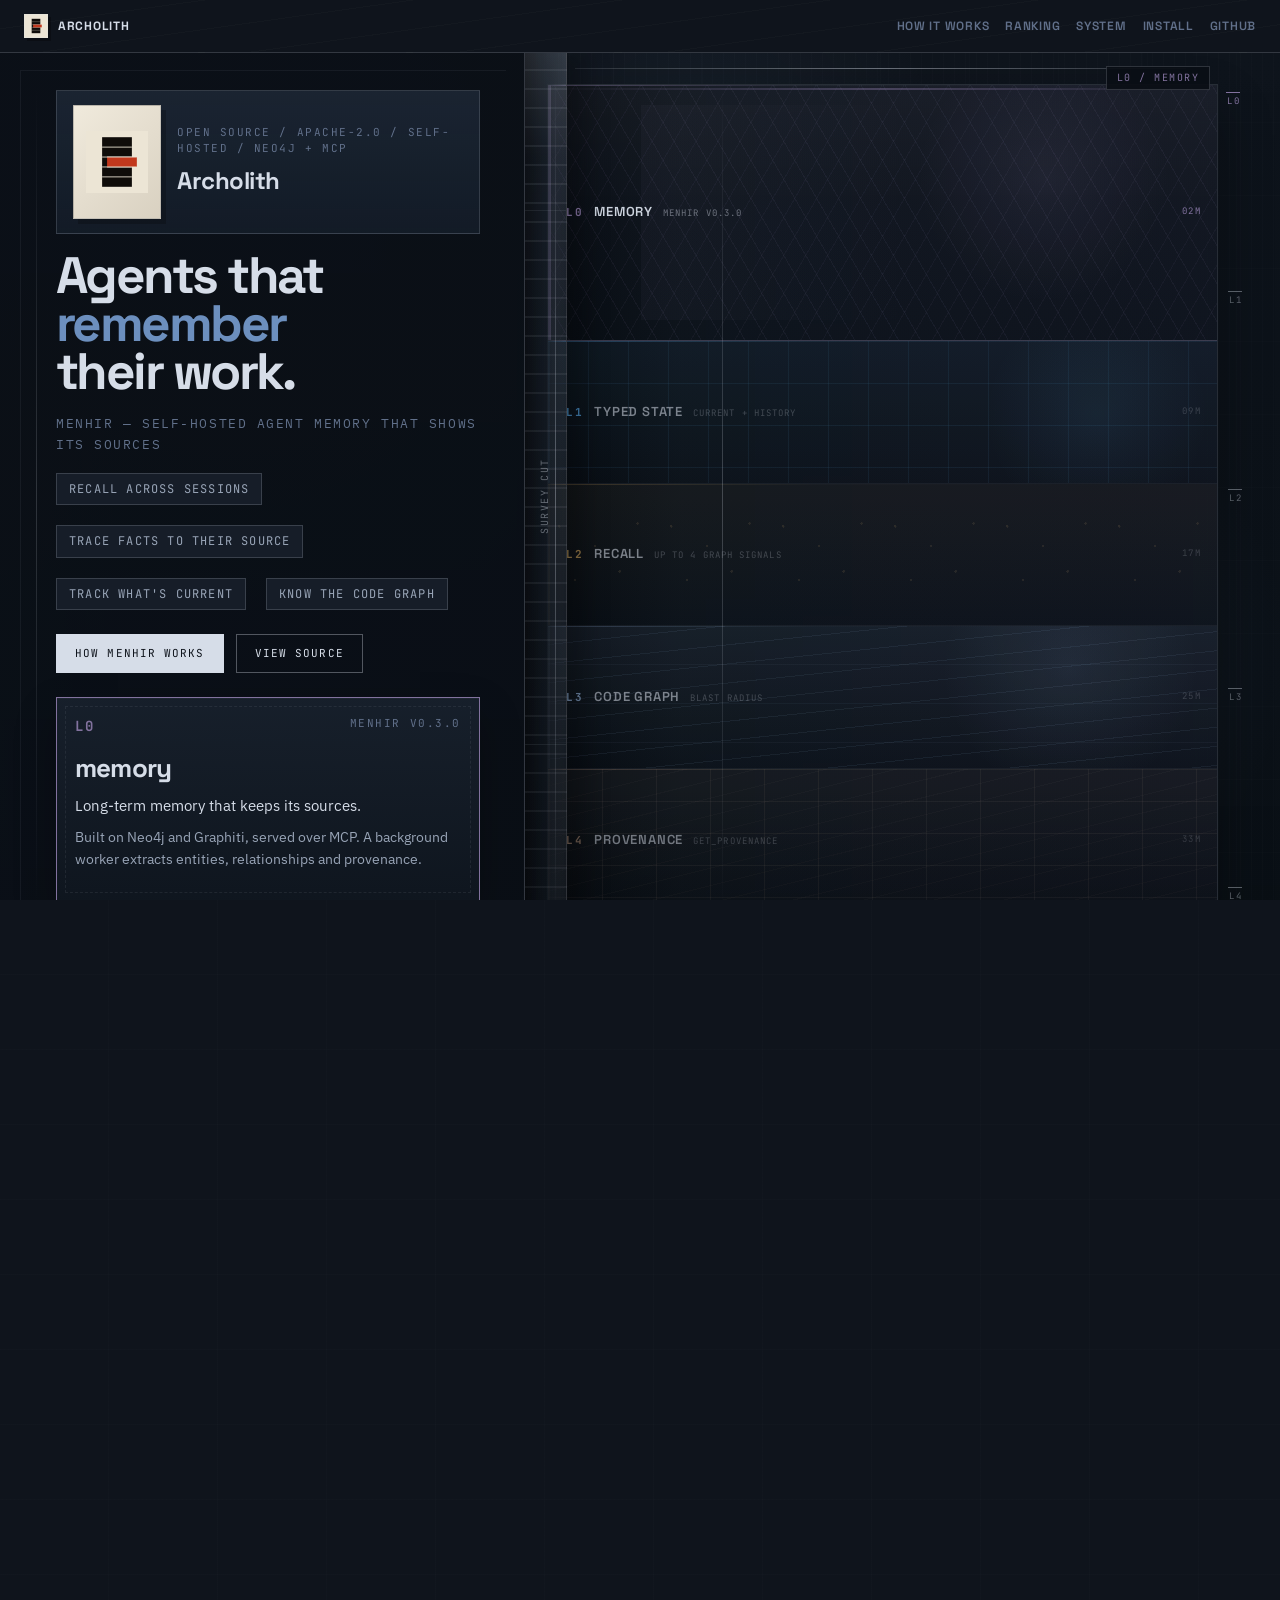
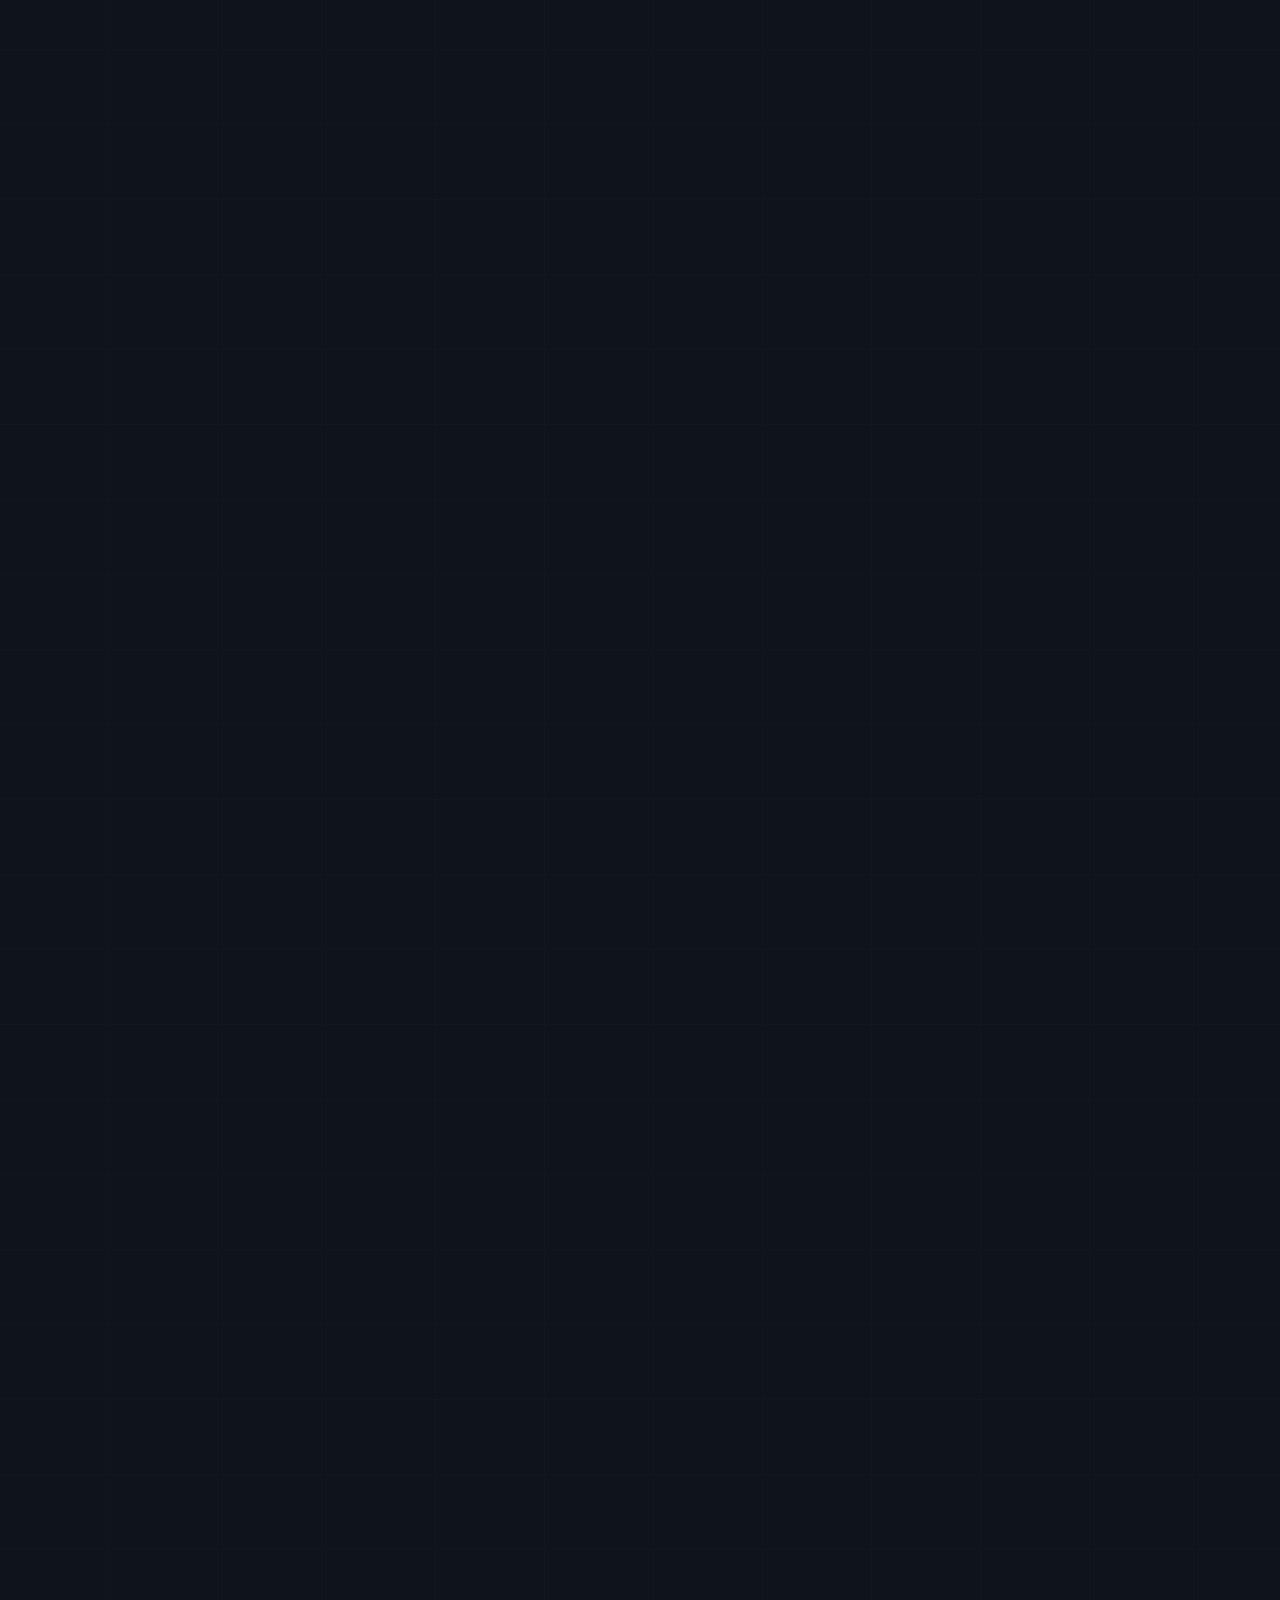
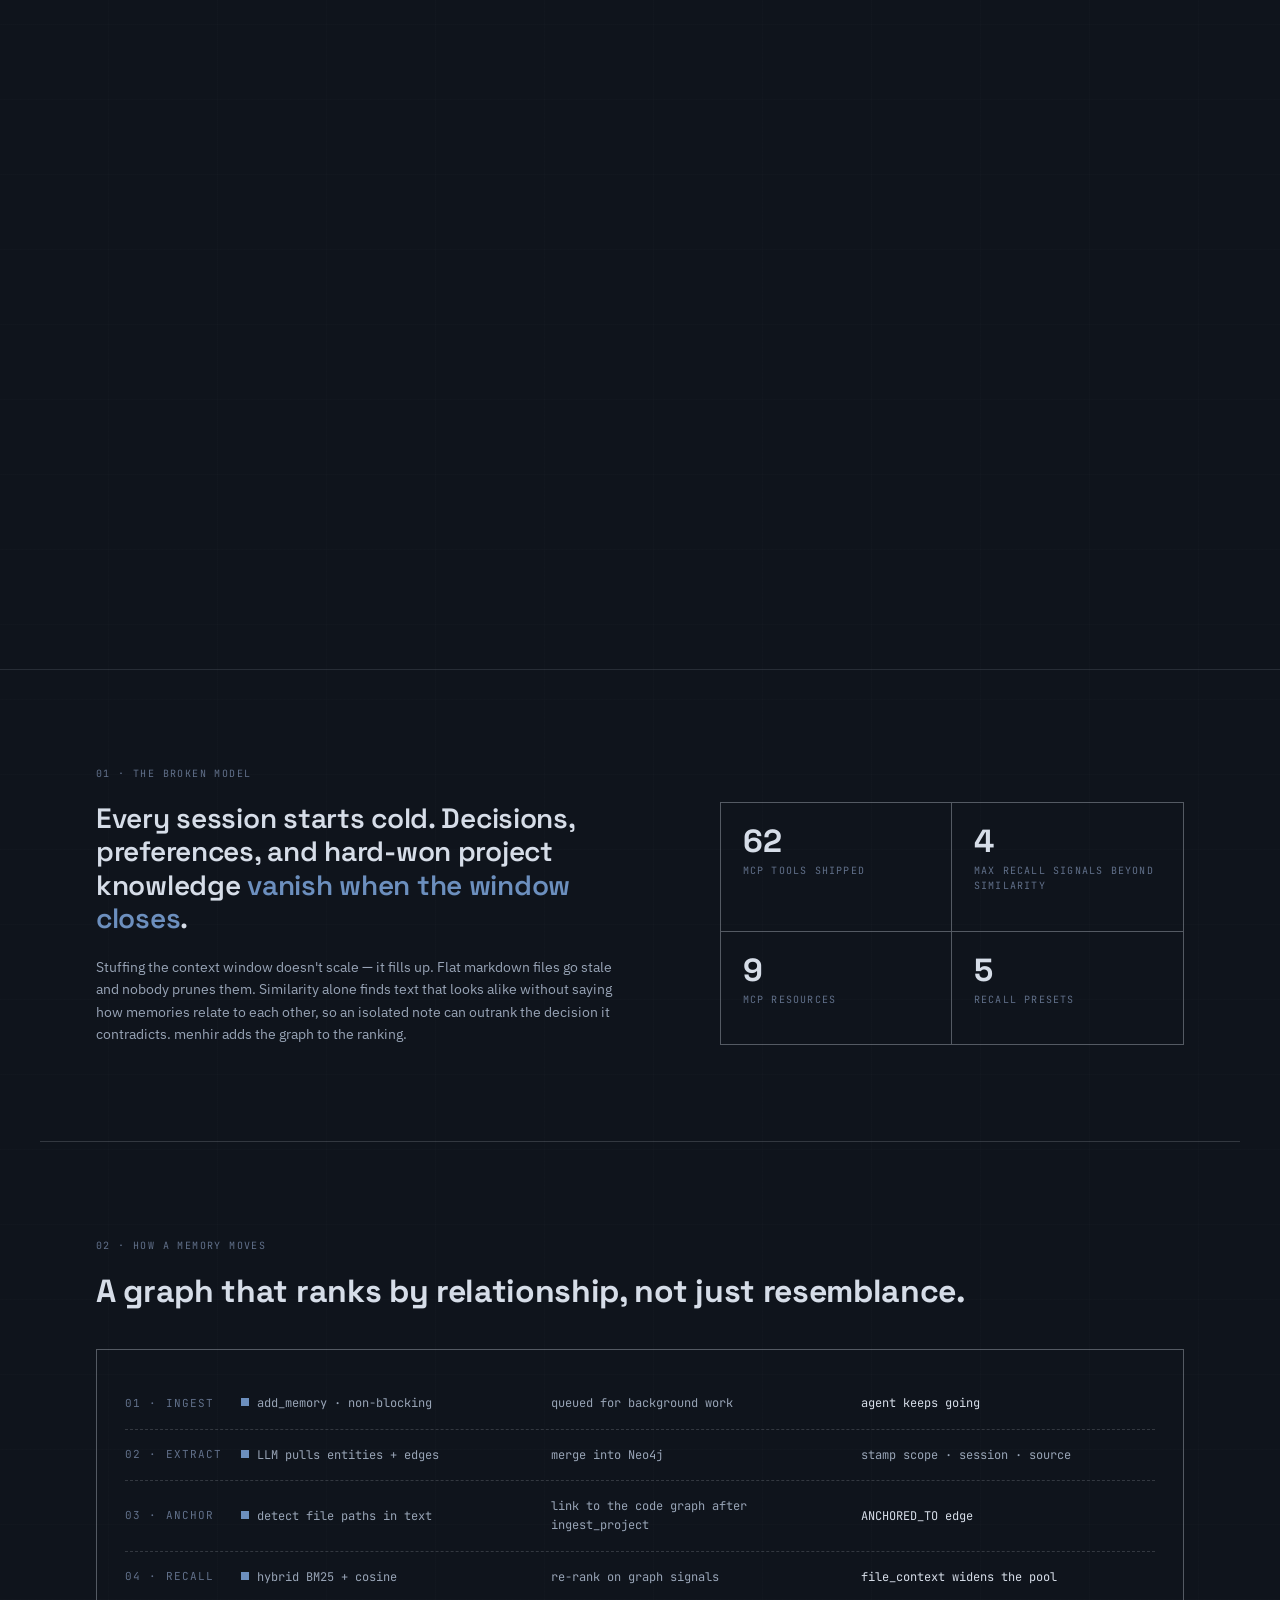
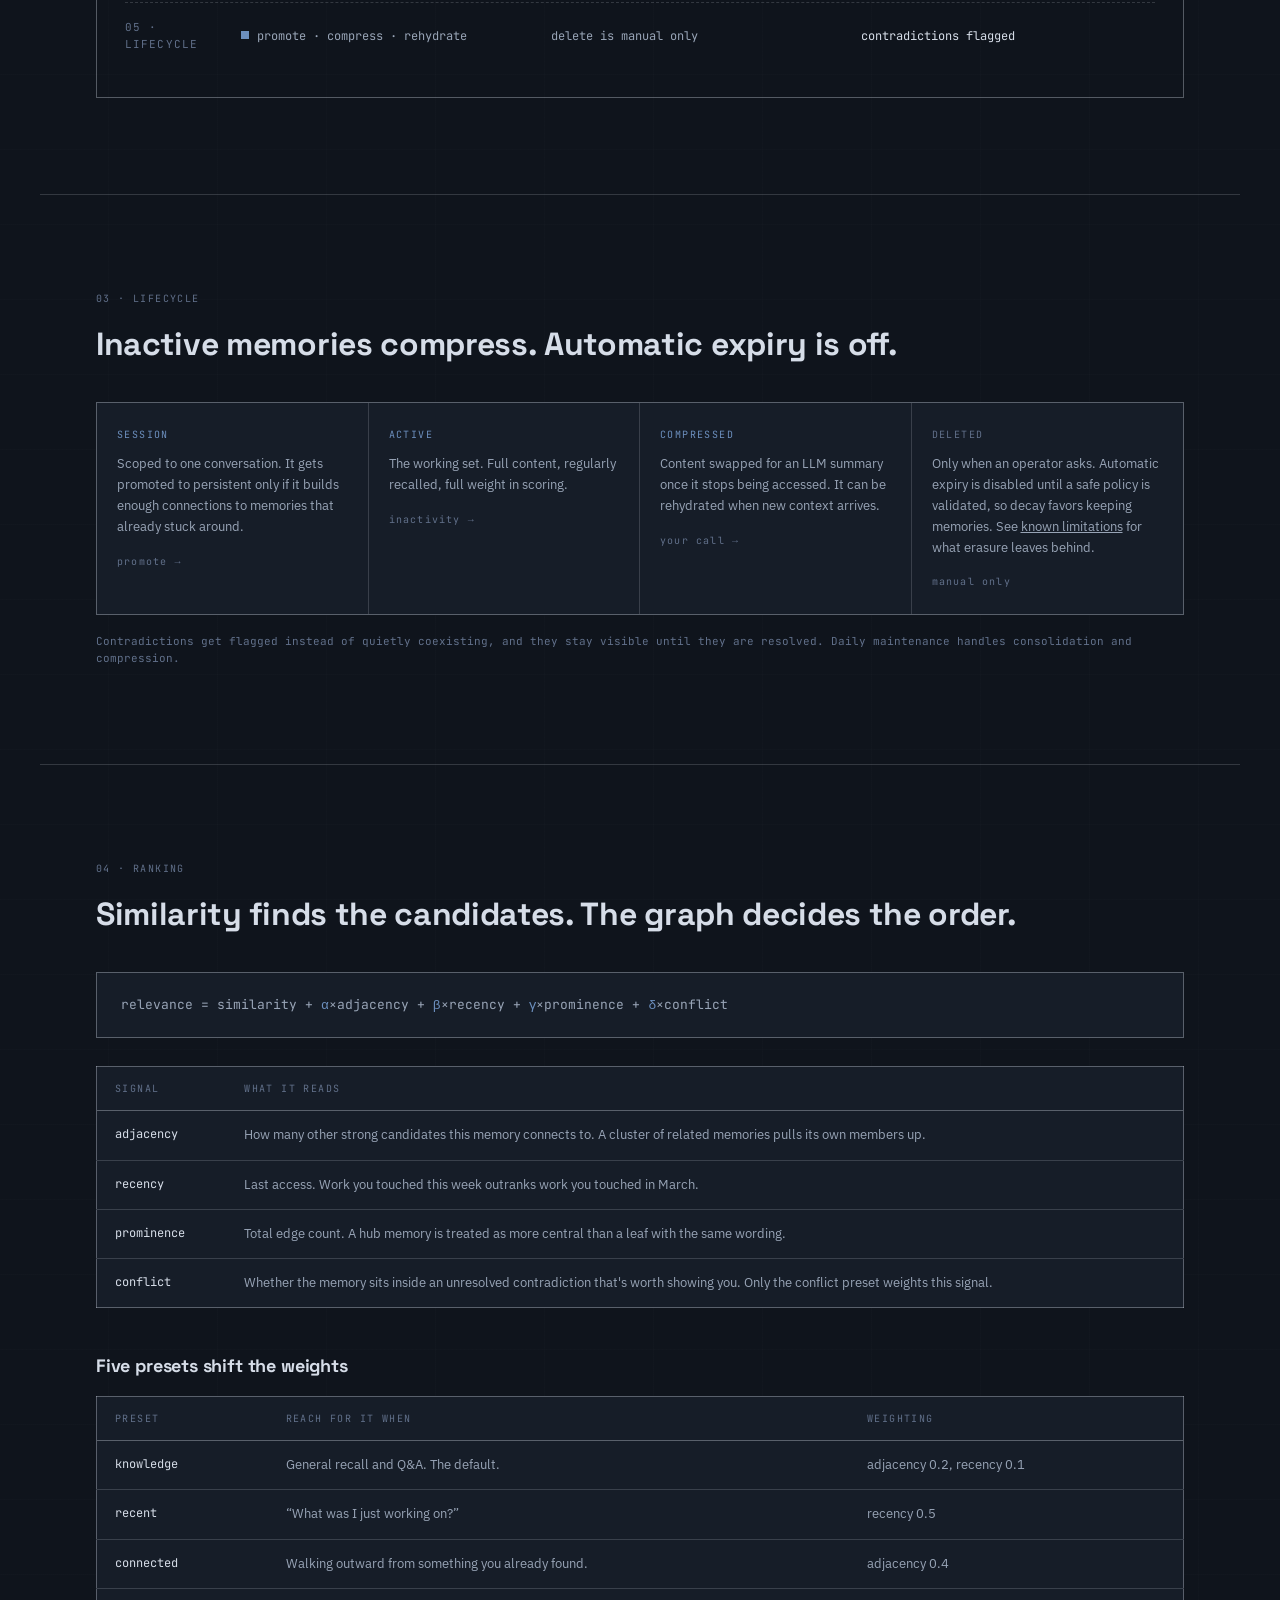
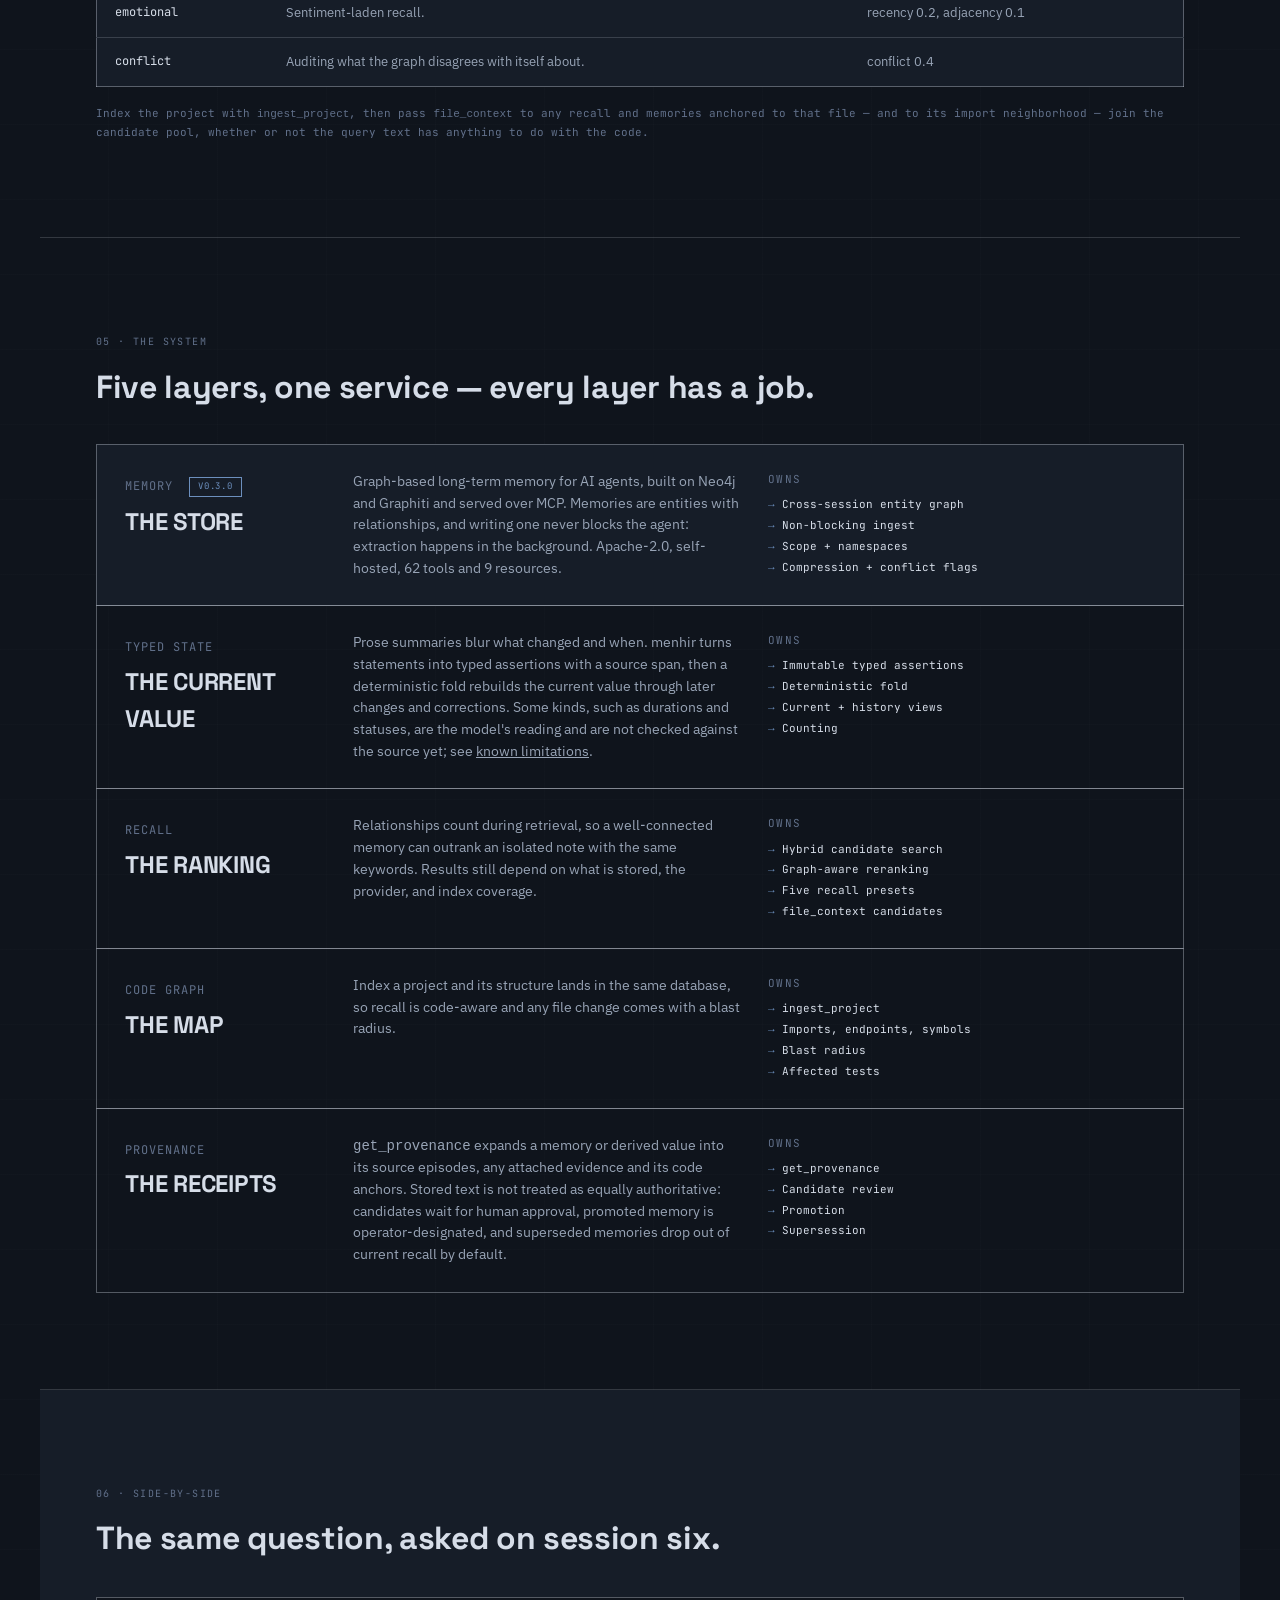
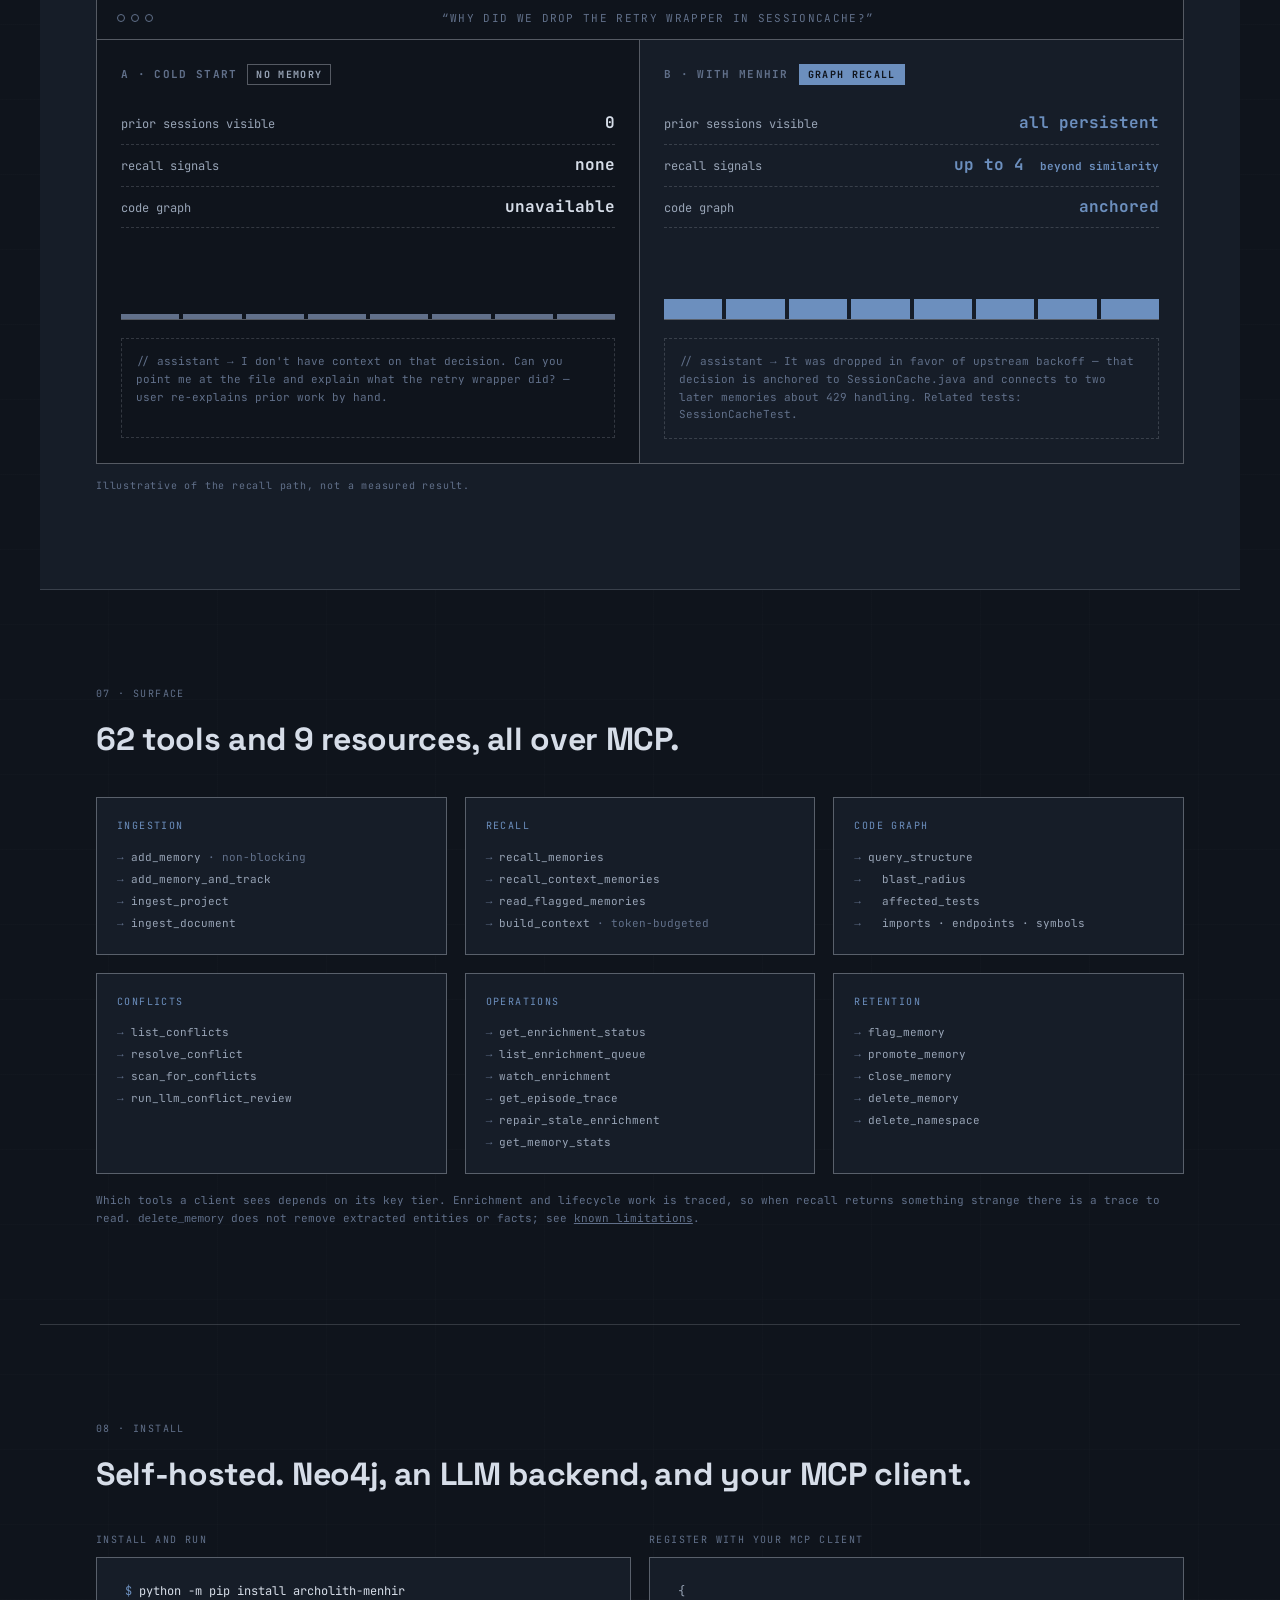
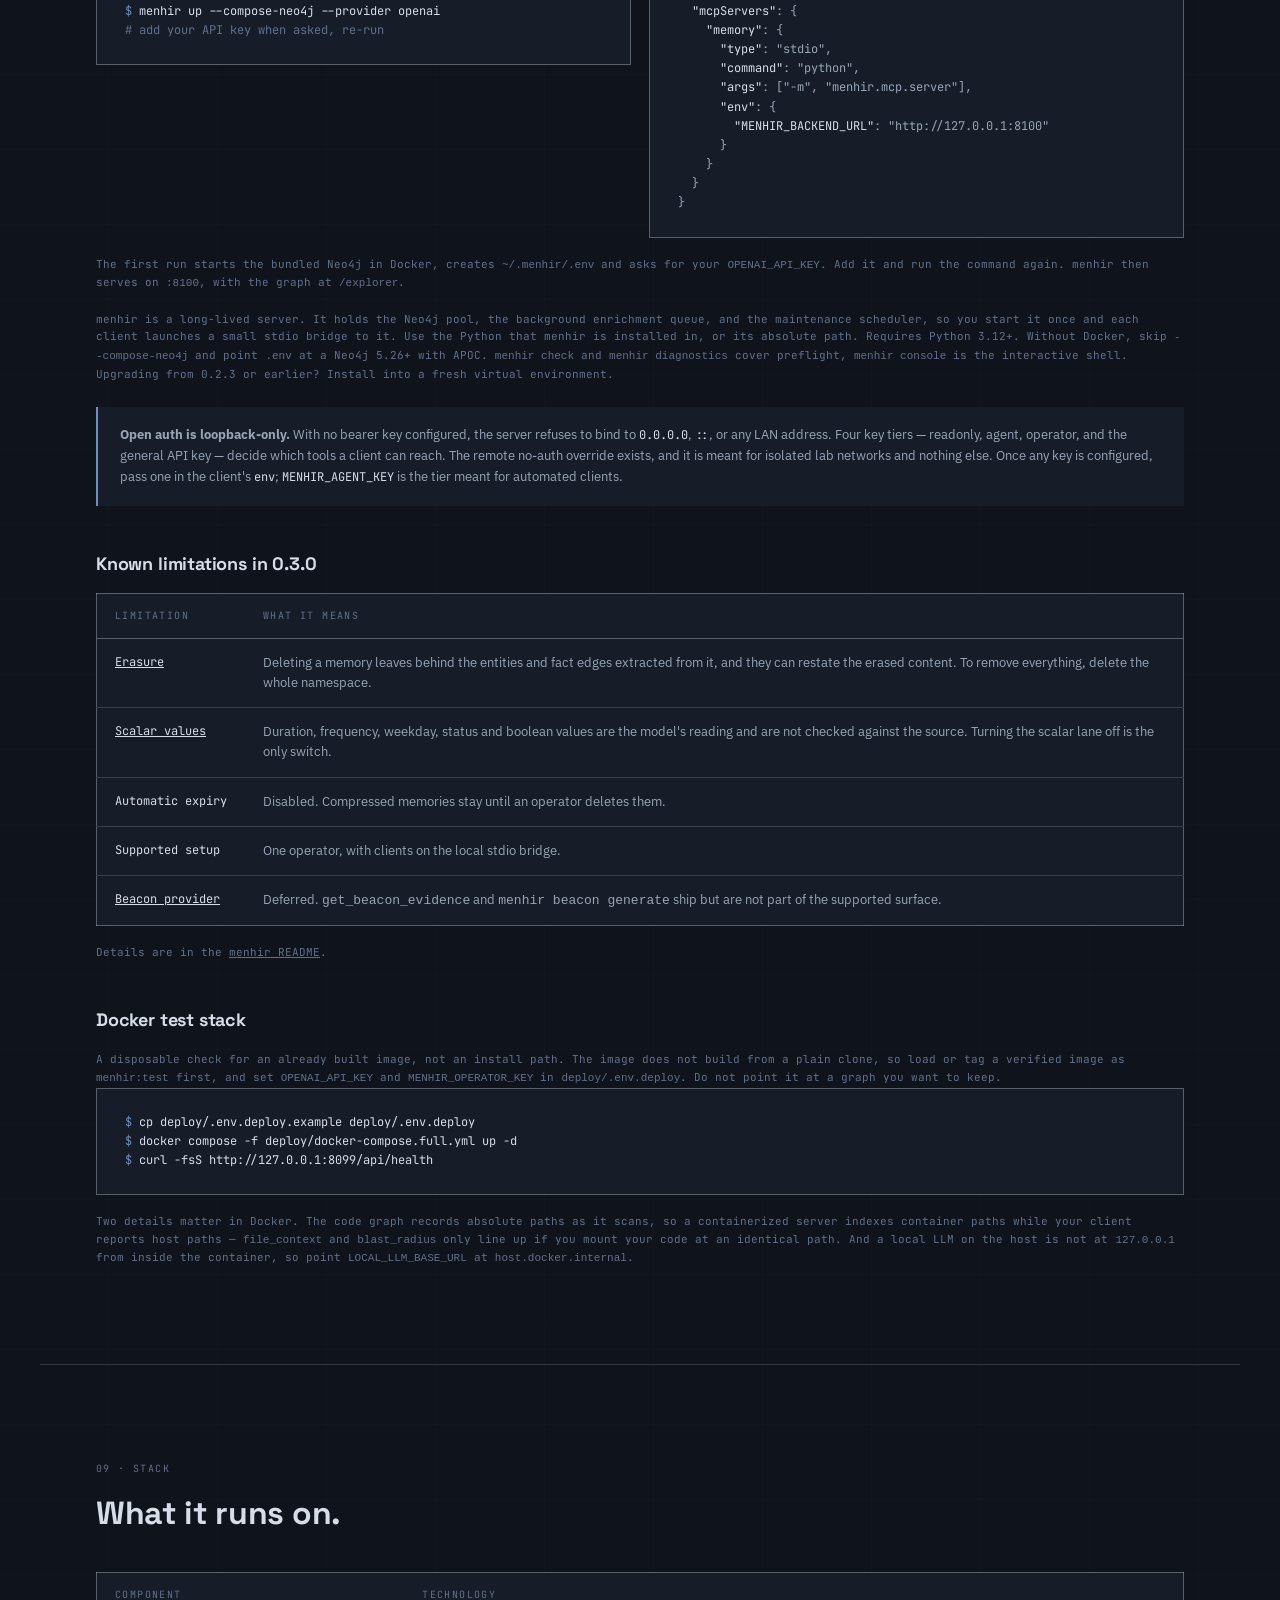
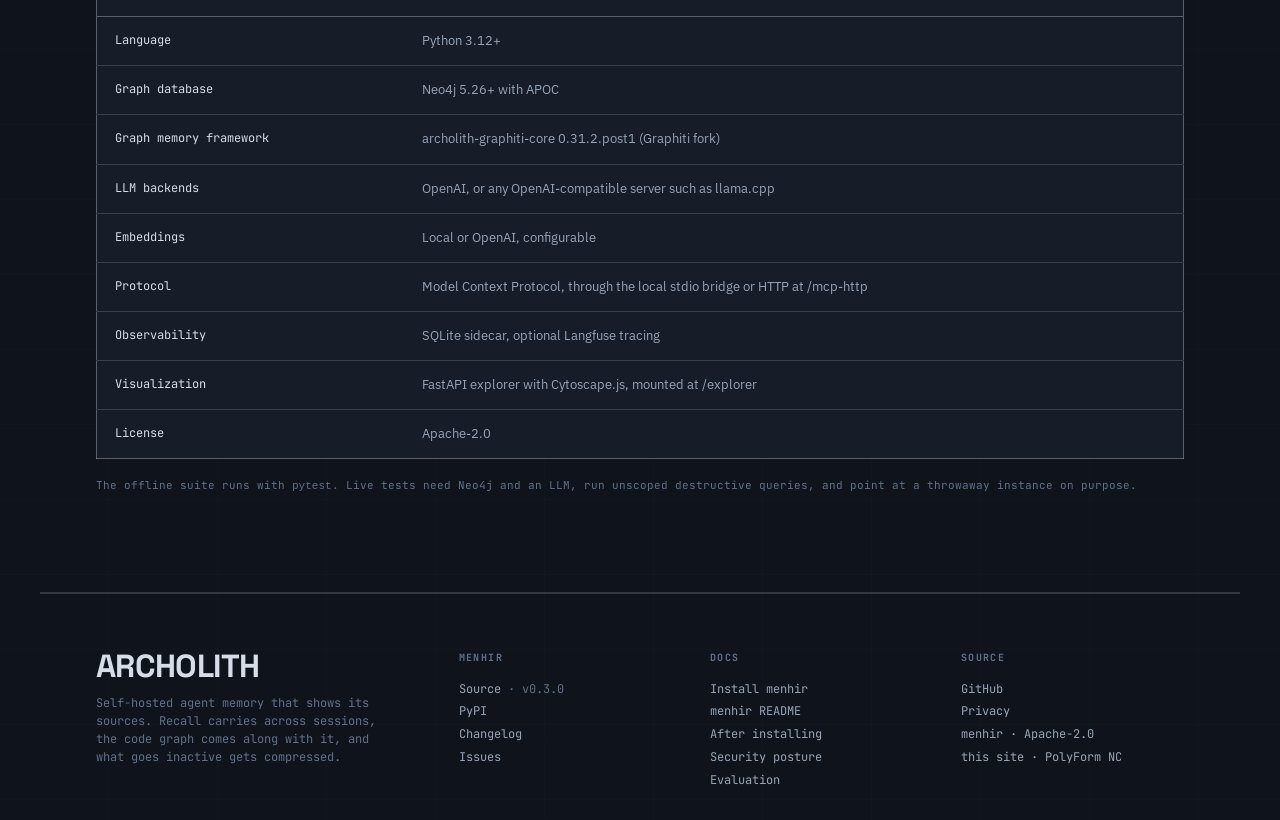
==== commit a09e31e6: "fix: restore the gap above the Ranking subheading .subhead:first-of-type removed the top margin from" ====
--- a/index.html
+++ b/index.html
@@ -1140,7 +1140,6 @@
   letter-spacing: -0.01em;
   margin: 44px 0 16px;
 }
-.subhead:first-of-type { margin-top: 0; }
 
 /* ============================================================
    TOOL SURFACE
@@ -1750,7 +1749,7 @@
     <strong>Open auth is loopback-only.</strong> With no bearer key configured, the server refuses to bind to <code>0.0.0.0</code>, <code>::</code>, or any LAN address. Four key tiers &mdash; readonly, agent, operator, and the general API key &mdash; decide which tools a client can reach. The remote no-auth override exists, and it is meant for isolated lab networks and nothing else. Once any key is configured, pass one in the client's <code>env</code>; <code>MENHIR_AGENT_KEY</code> is the tier meant for automated clients.
   </div>
 
-  <h4 class="subhead" id="limitations" style="margin-top:40px;">Known limitations in 0.3.0</h4>
+  <h4 class="subhead" id="limitations">Known limitations in 0.3.0</h4>
   <div class="table-wrap">
     <table class="gtable">
       <thead>
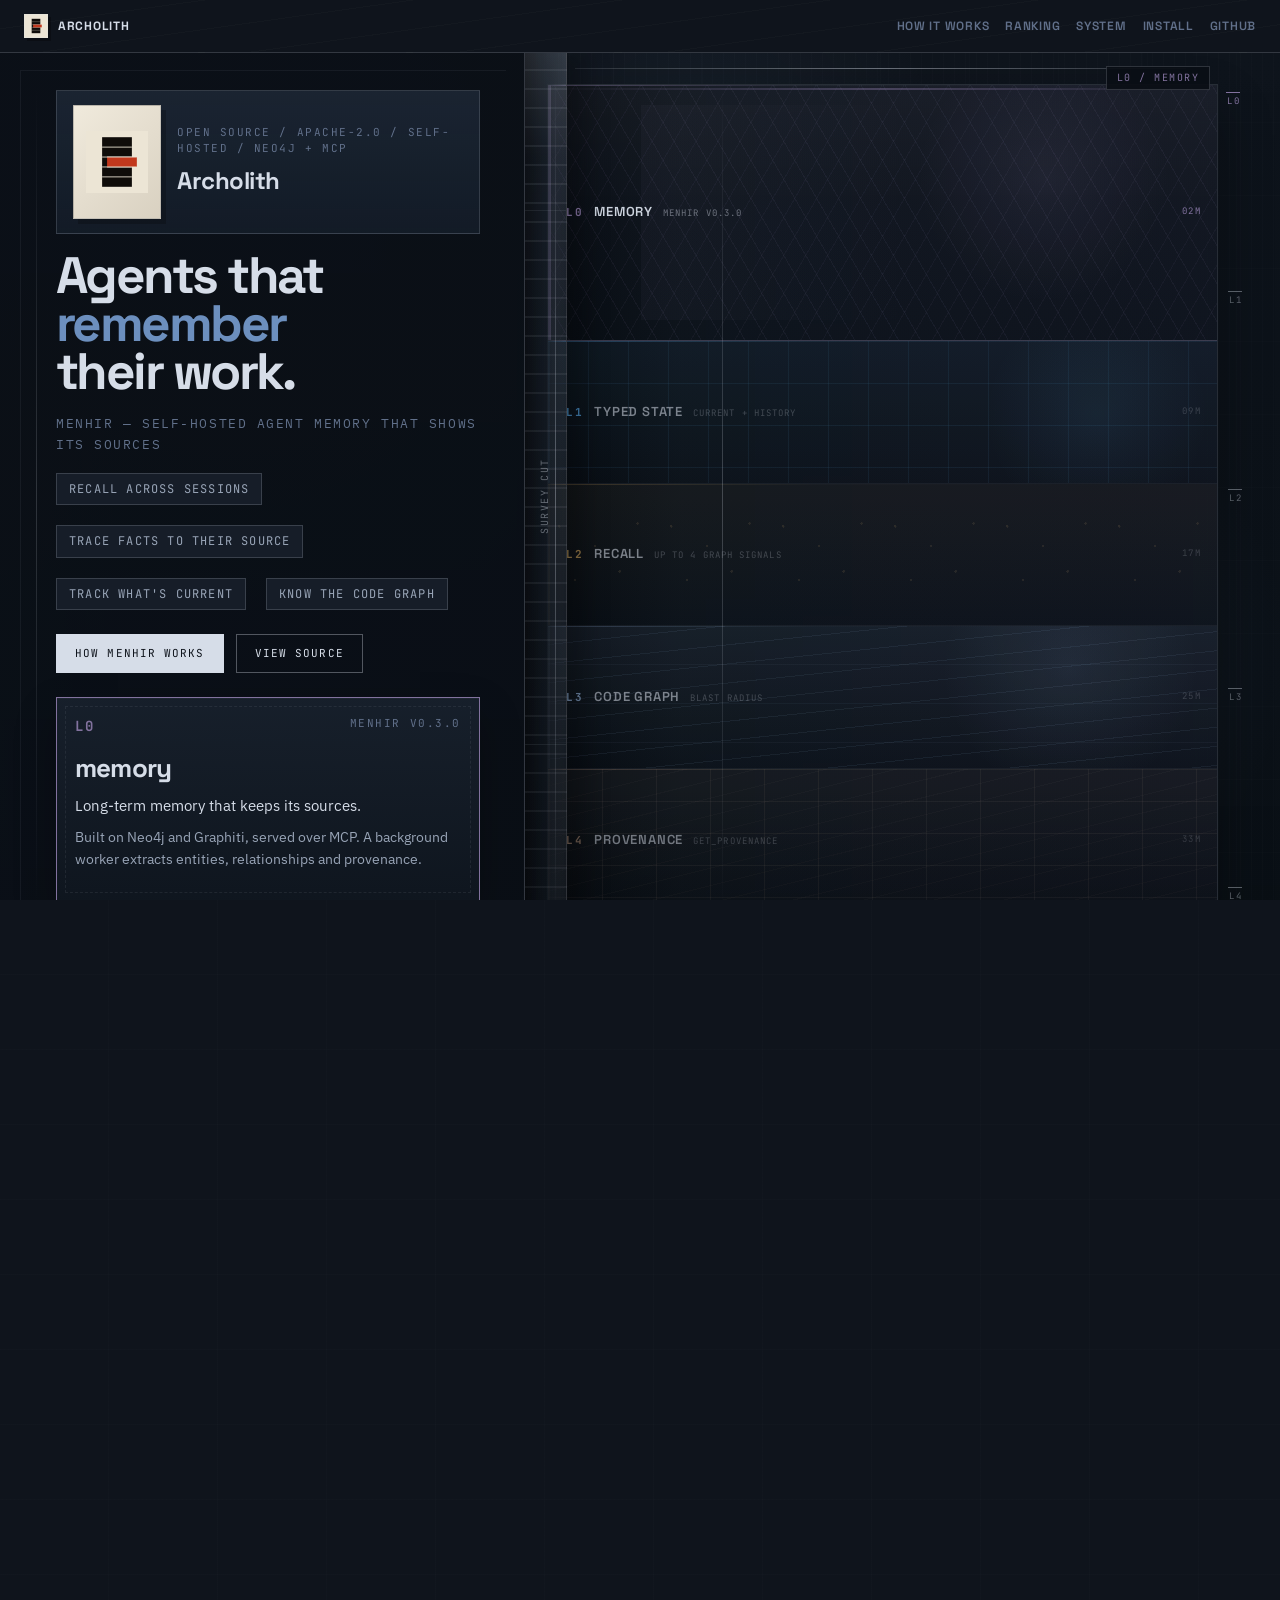
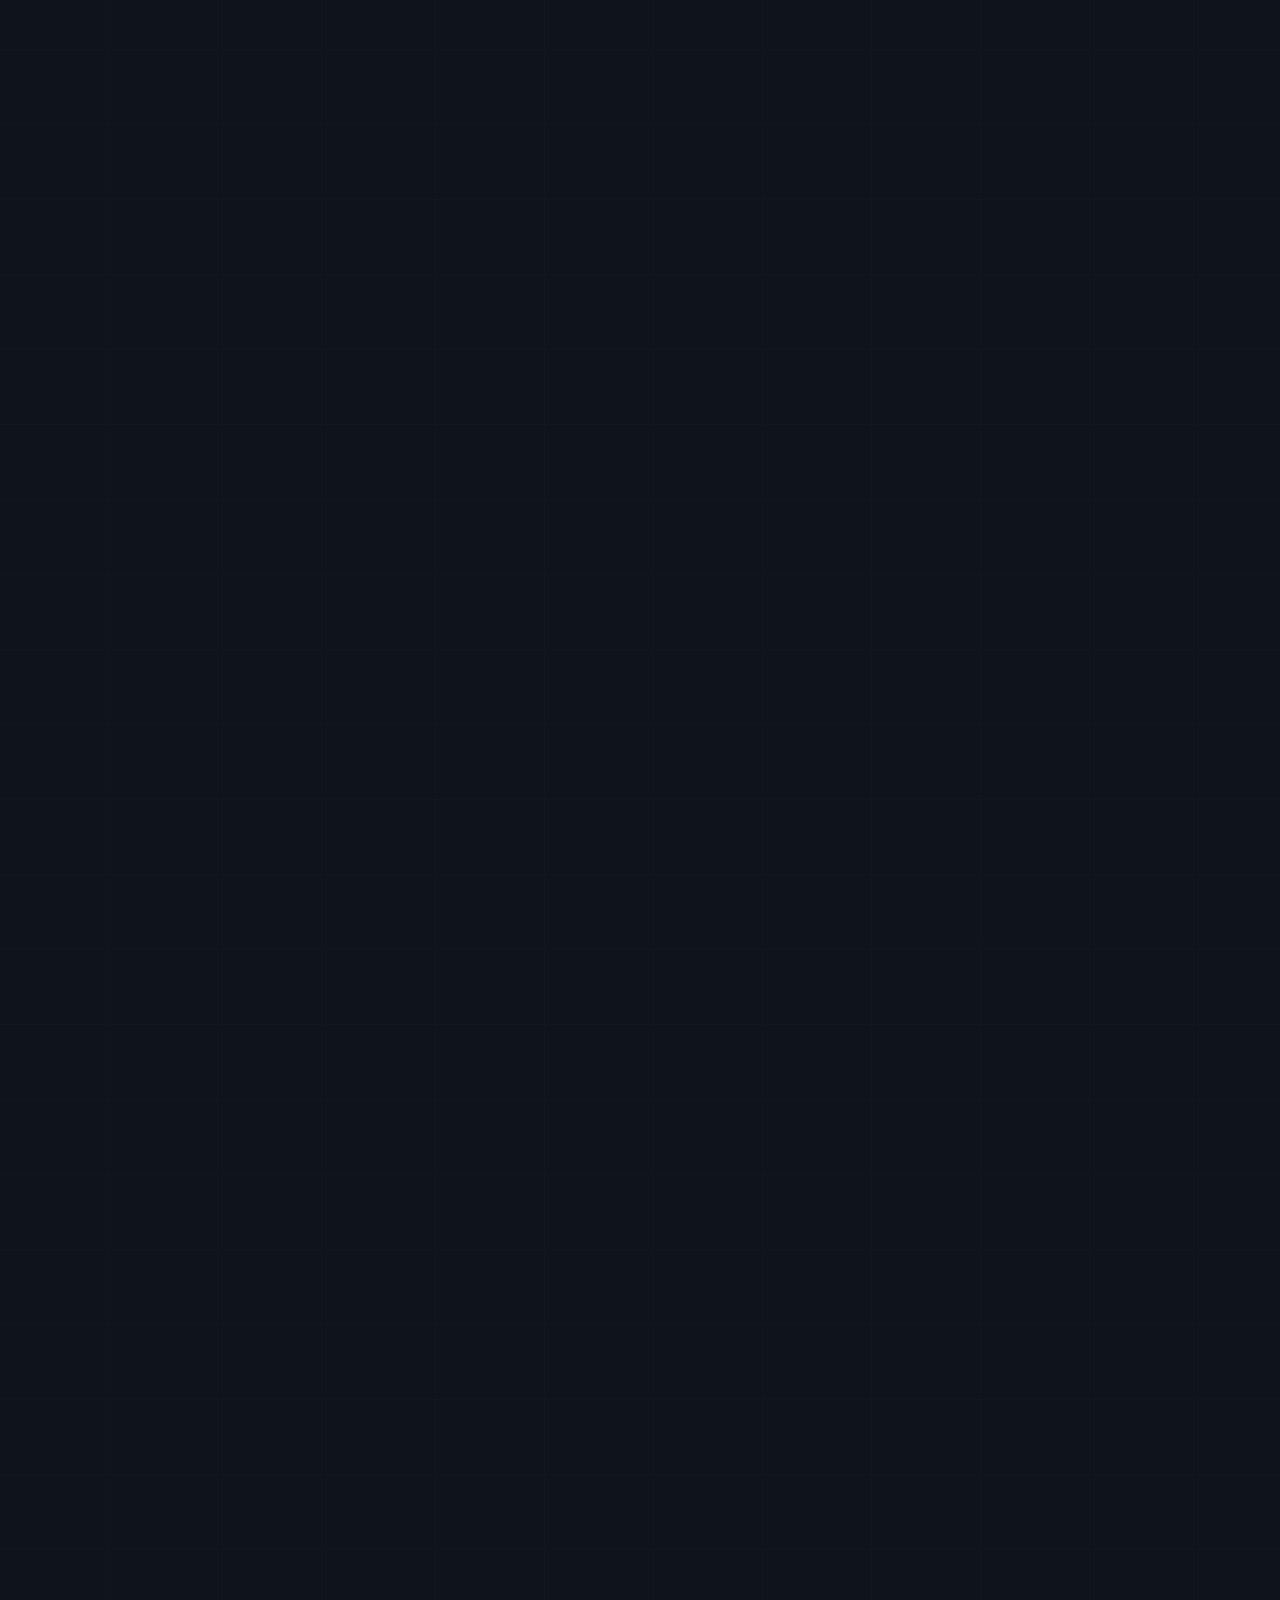
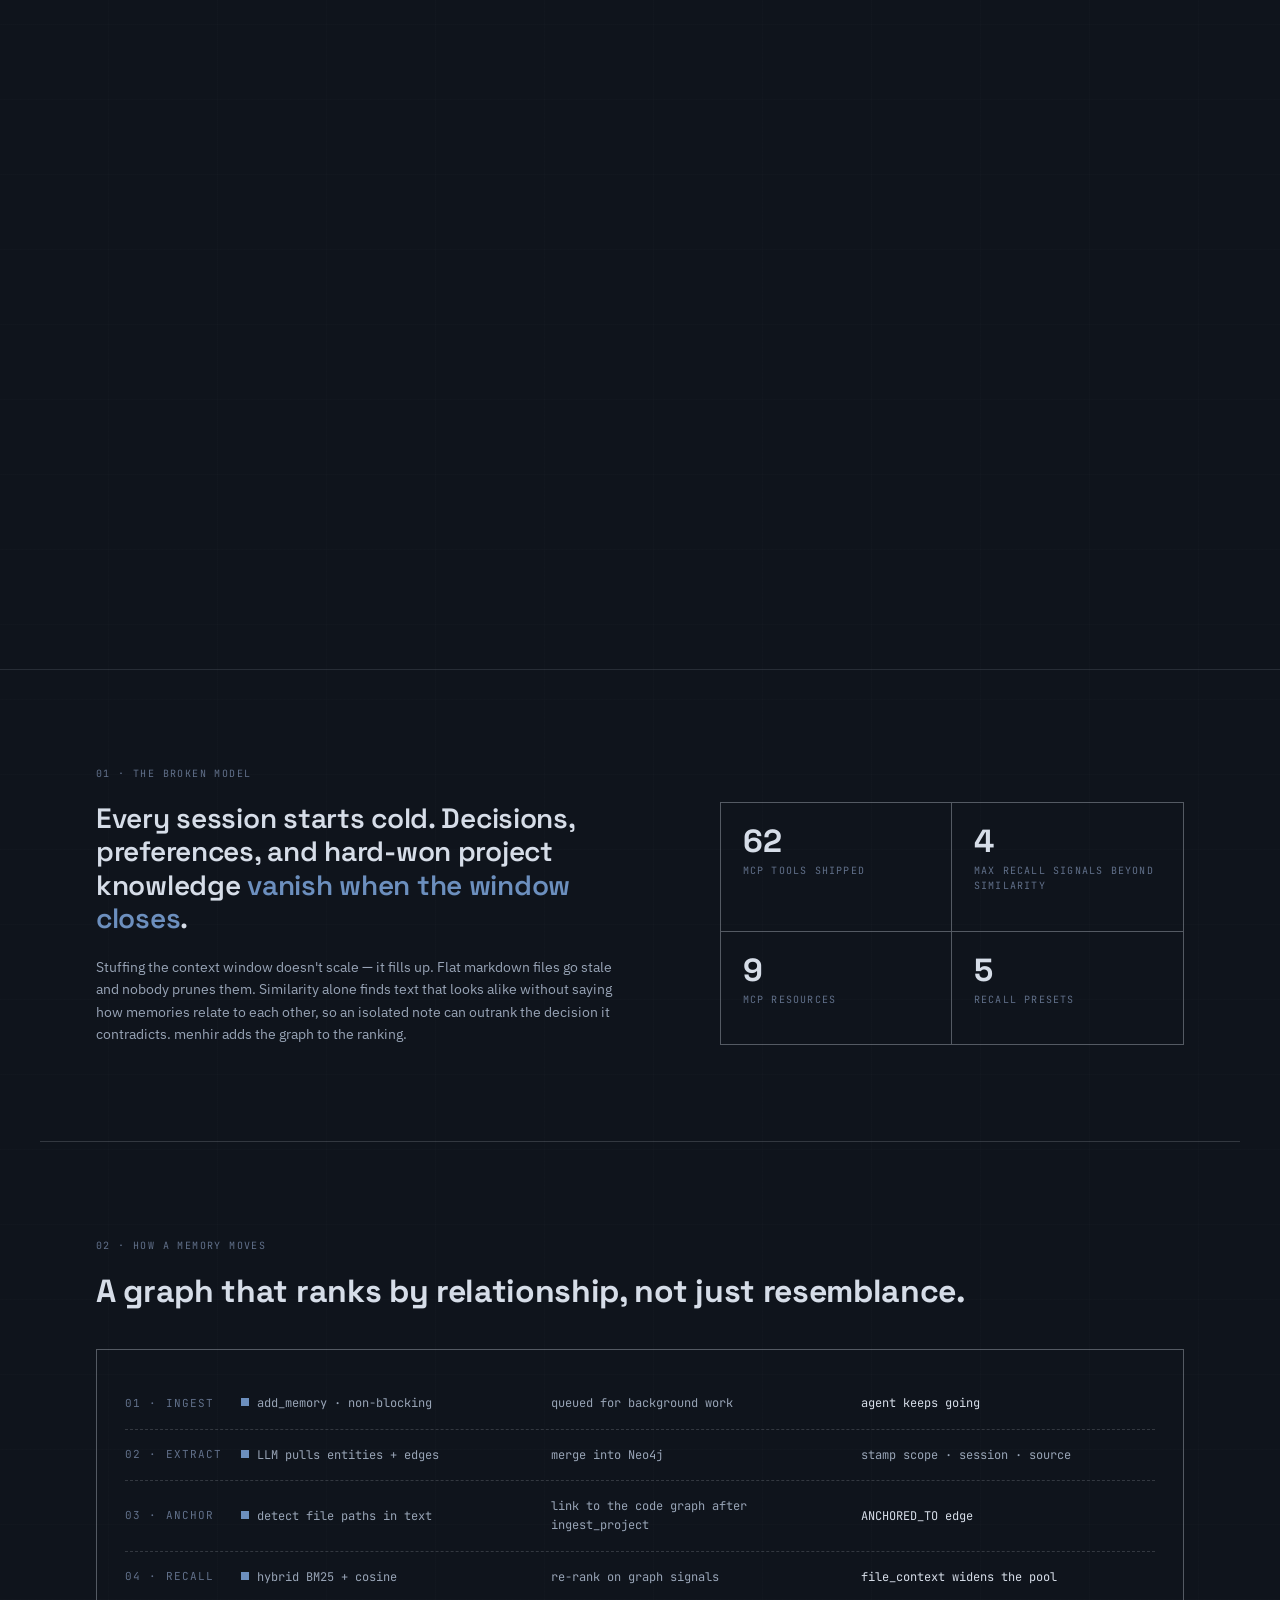
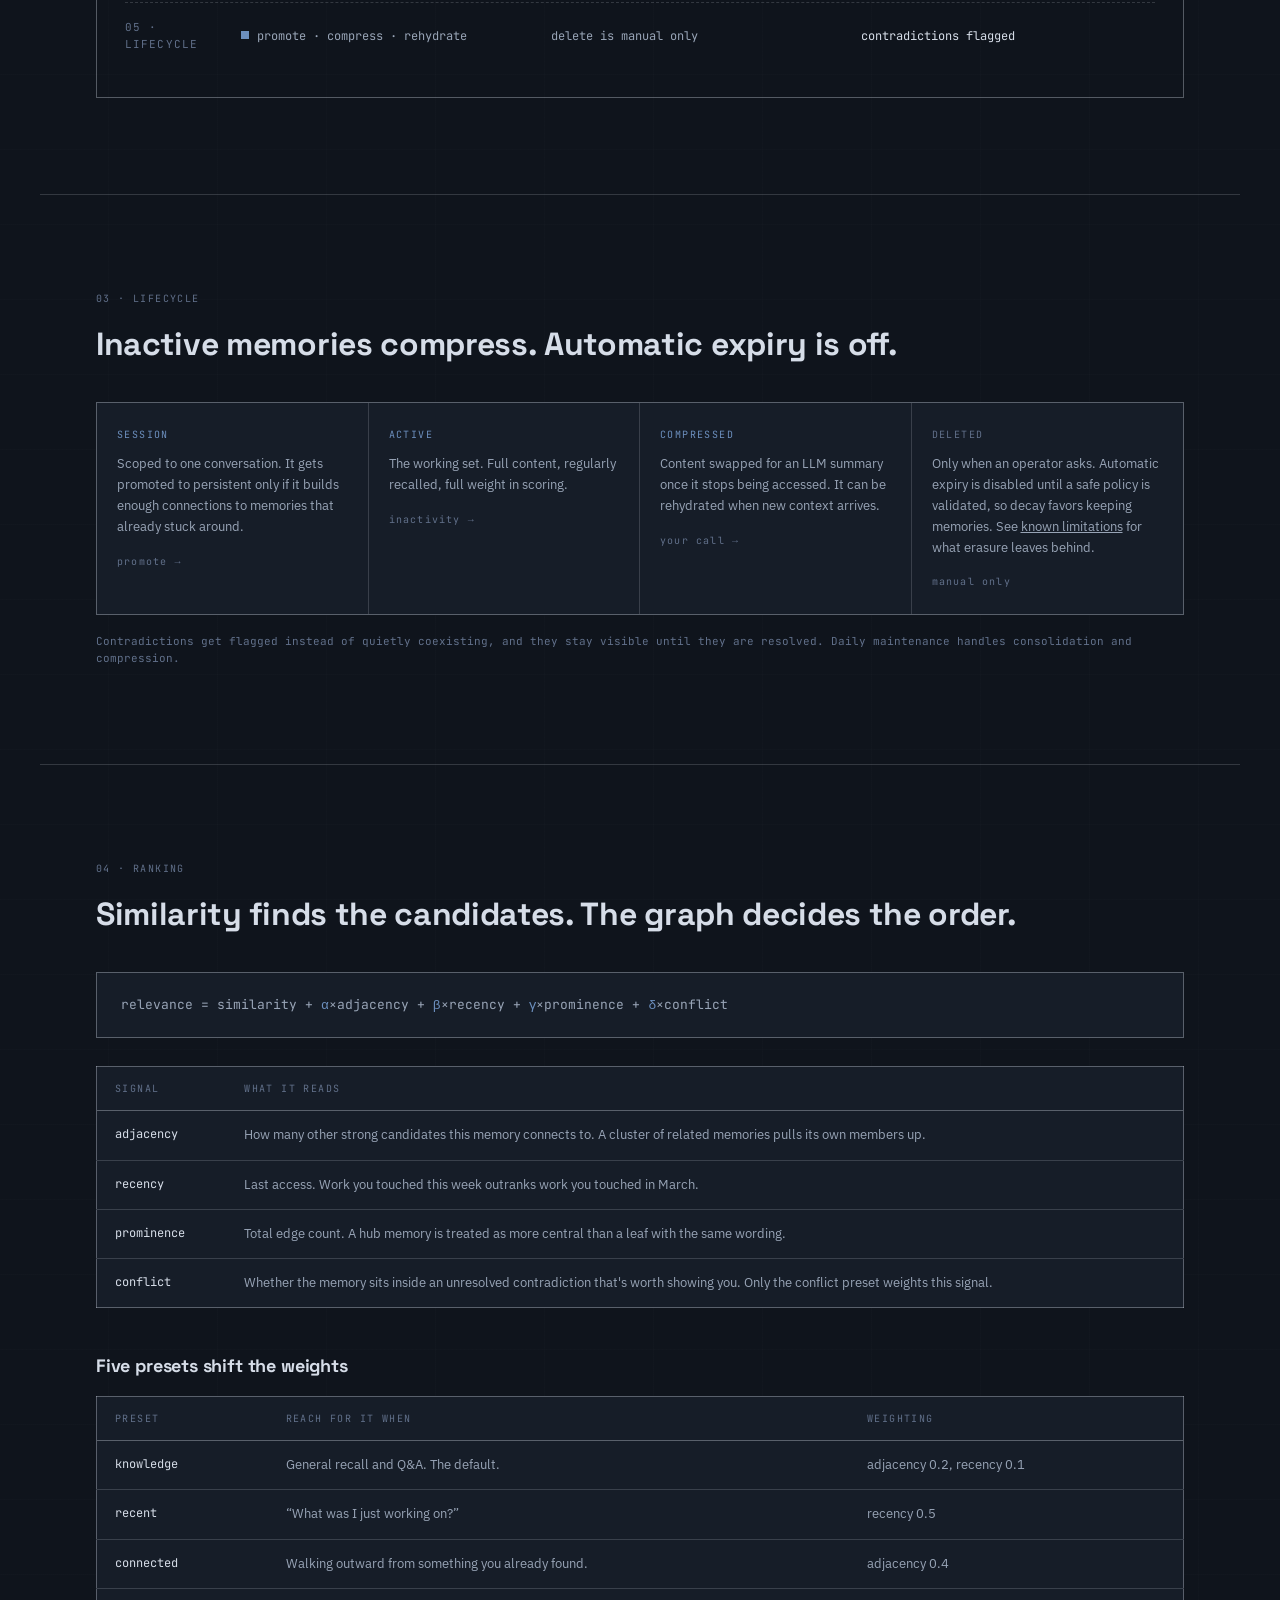
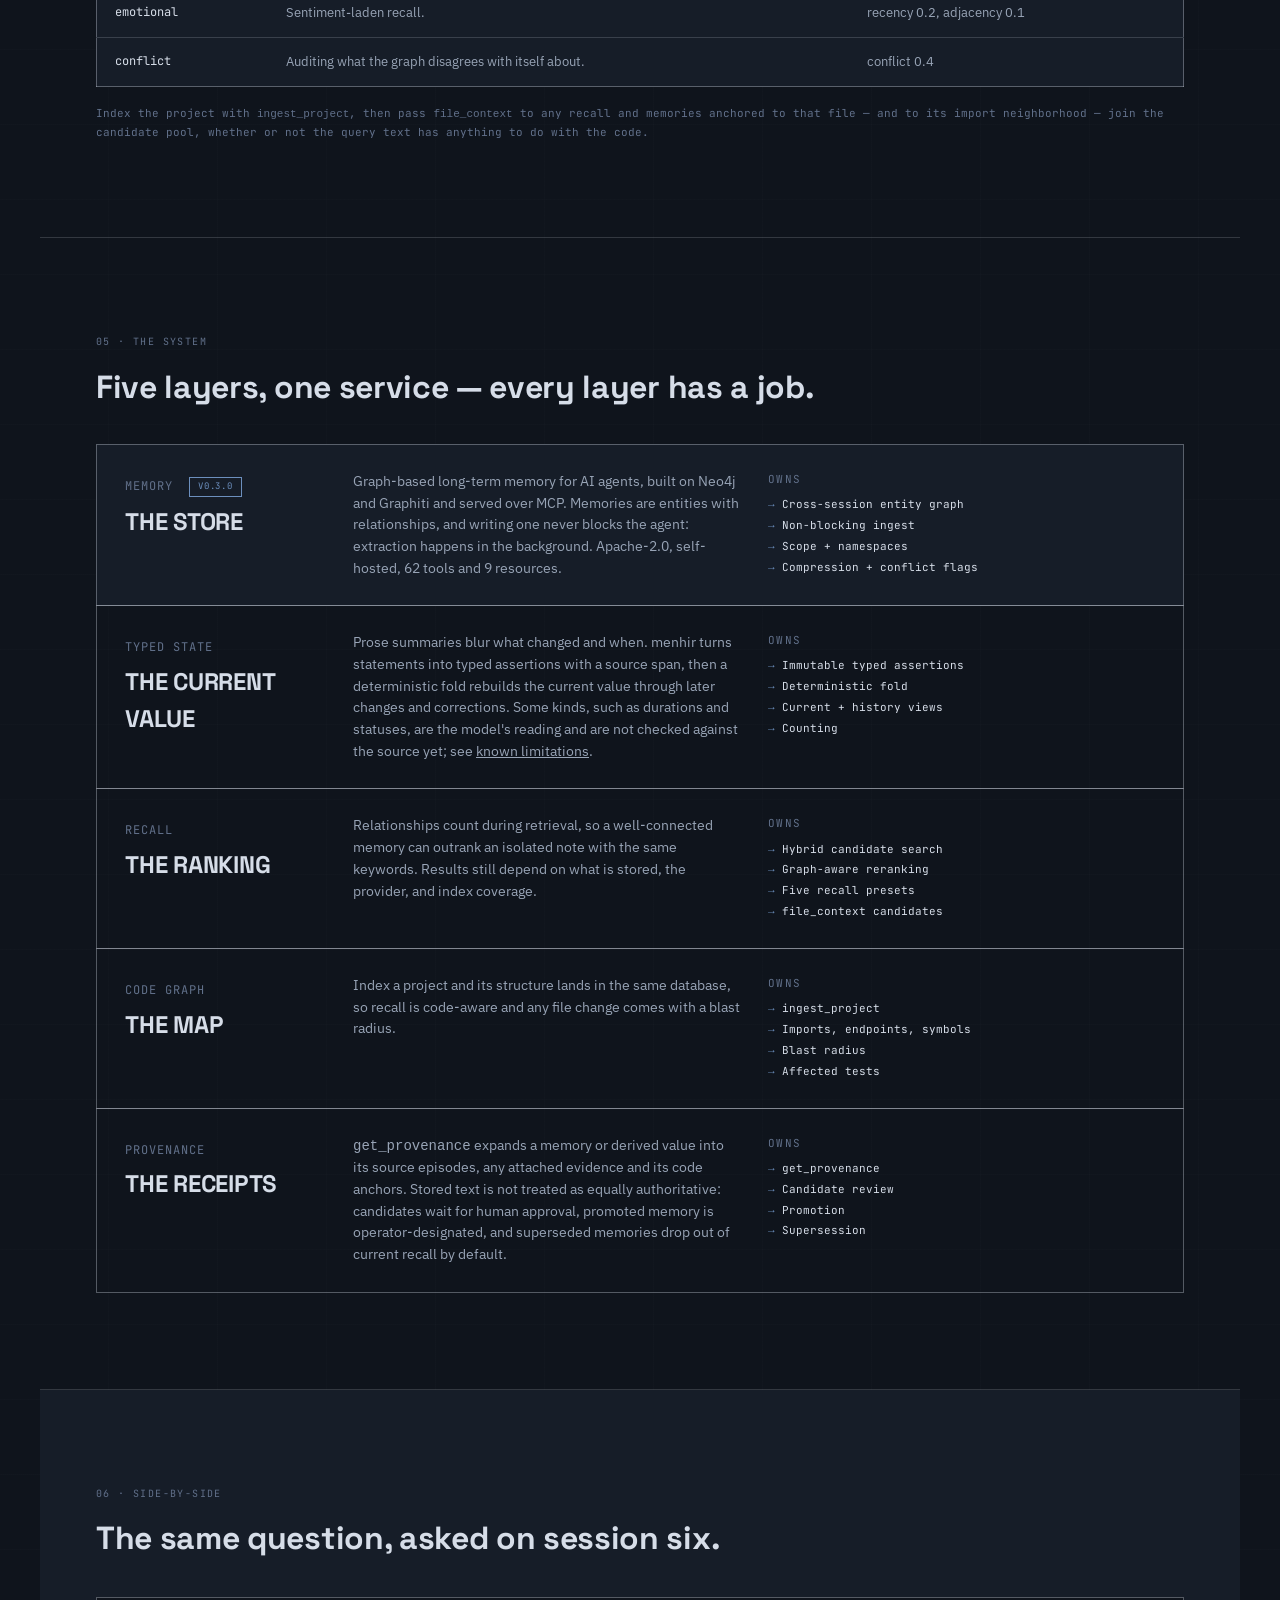
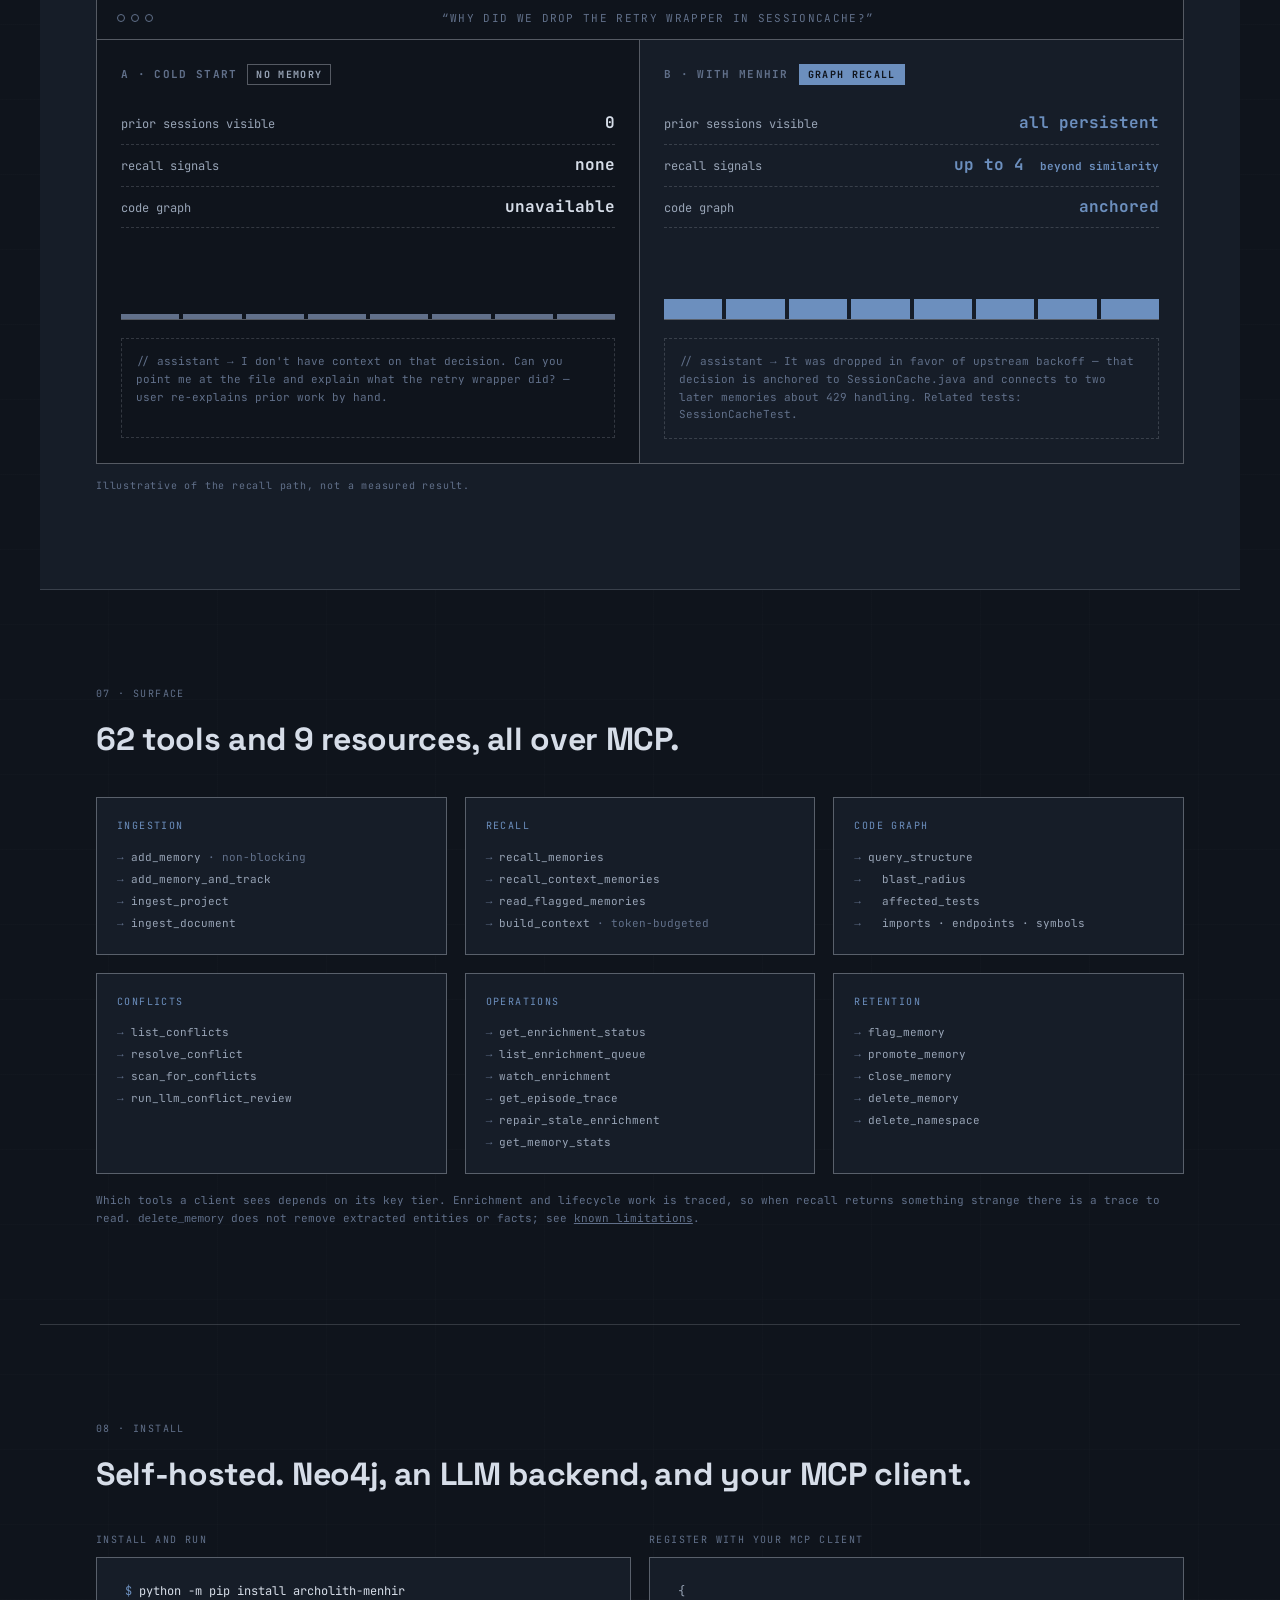
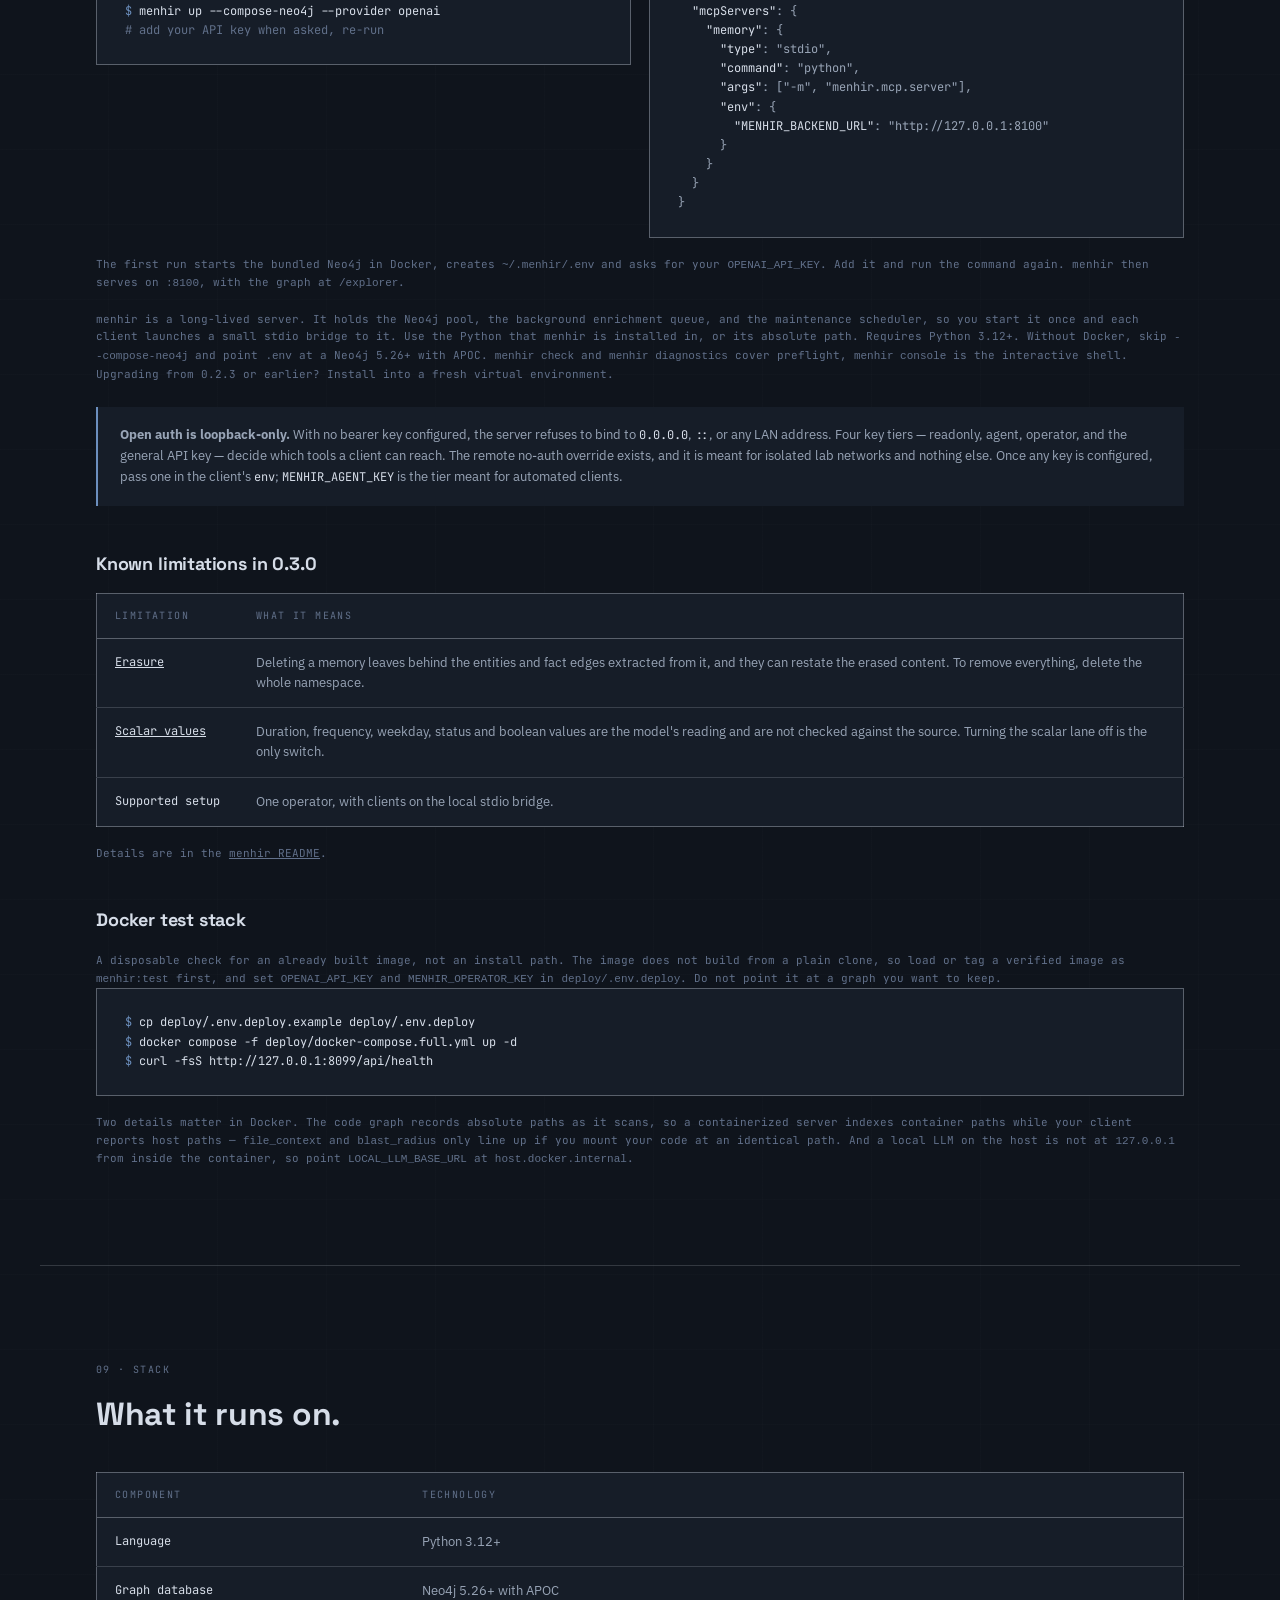
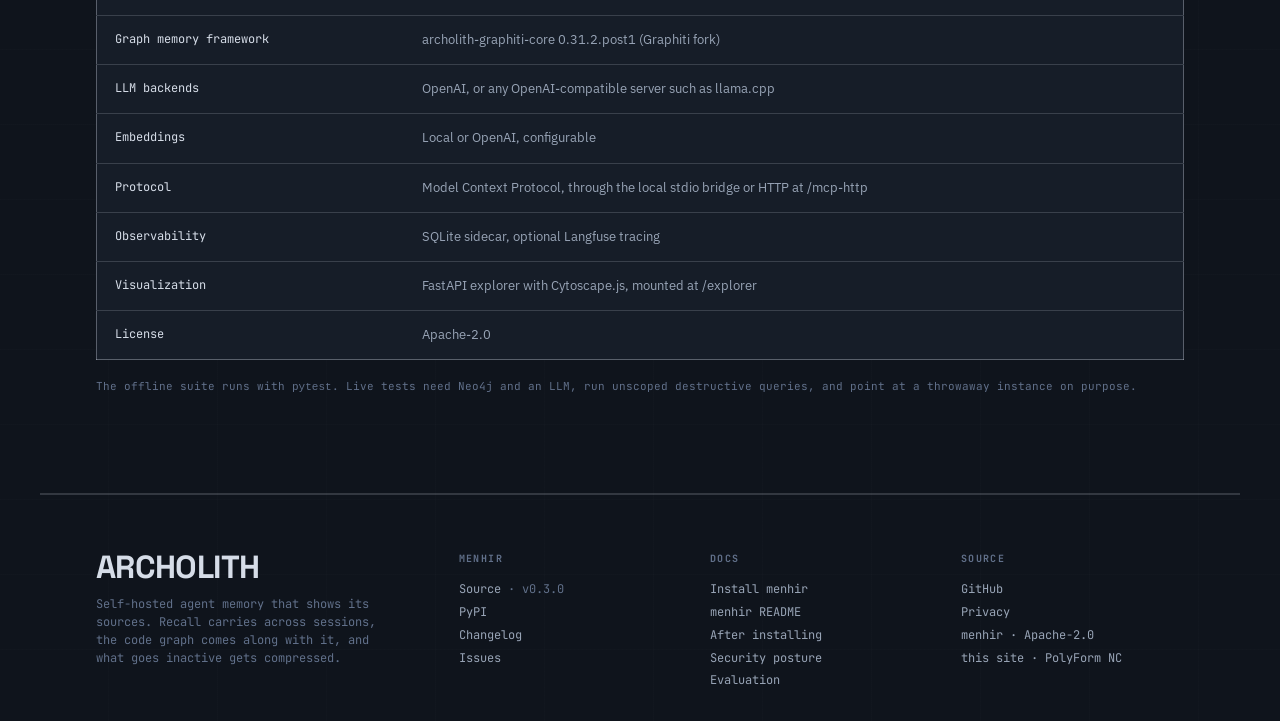
==== commit bd5ae30c: "docs: drop the expiry and Beacon rows from known limitations Section 02 already says delete is manua" ====
--- a/index.html
+++ b/index.html
@@ -1758,9 +1758,7 @@
       <tbody>
         <tr><td class="key"><a href="https://github.com/Archolith/menhir/issues/417">Erasure</a></td><td>Deleting a memory leaves behind the entities and fact edges extracted from it, and they can restate the erased content. To remove everything, delete the whole namespace.</td></tr>
         <tr><td class="key"><a href="https://github.com/Archolith/menhir/issues/169">Scalar values</a></td><td>Duration, frequency, weekday, status and boolean values are the model's reading and are not checked against the source. Turning the scalar lane off is the only switch.</td></tr>
-        <tr><td class="key">Automatic expiry</td><td>Disabled. Compressed memories stay until an operator deletes them.</td></tr>
         <tr><td class="key">Supported setup</td><td>One operator, with clients on the local stdio bridge.</td></tr>
-        <tr><td class="key"><a href="https://github.com/Archolith/menhir/issues/120">Beacon provider</a></td><td>Deferred. <code>get_beacon_evidence</code> and <code>menhir beacon generate</code> ship but are not part of the supported surface.</td></tr>
       </tbody>
     </table>
   </div>
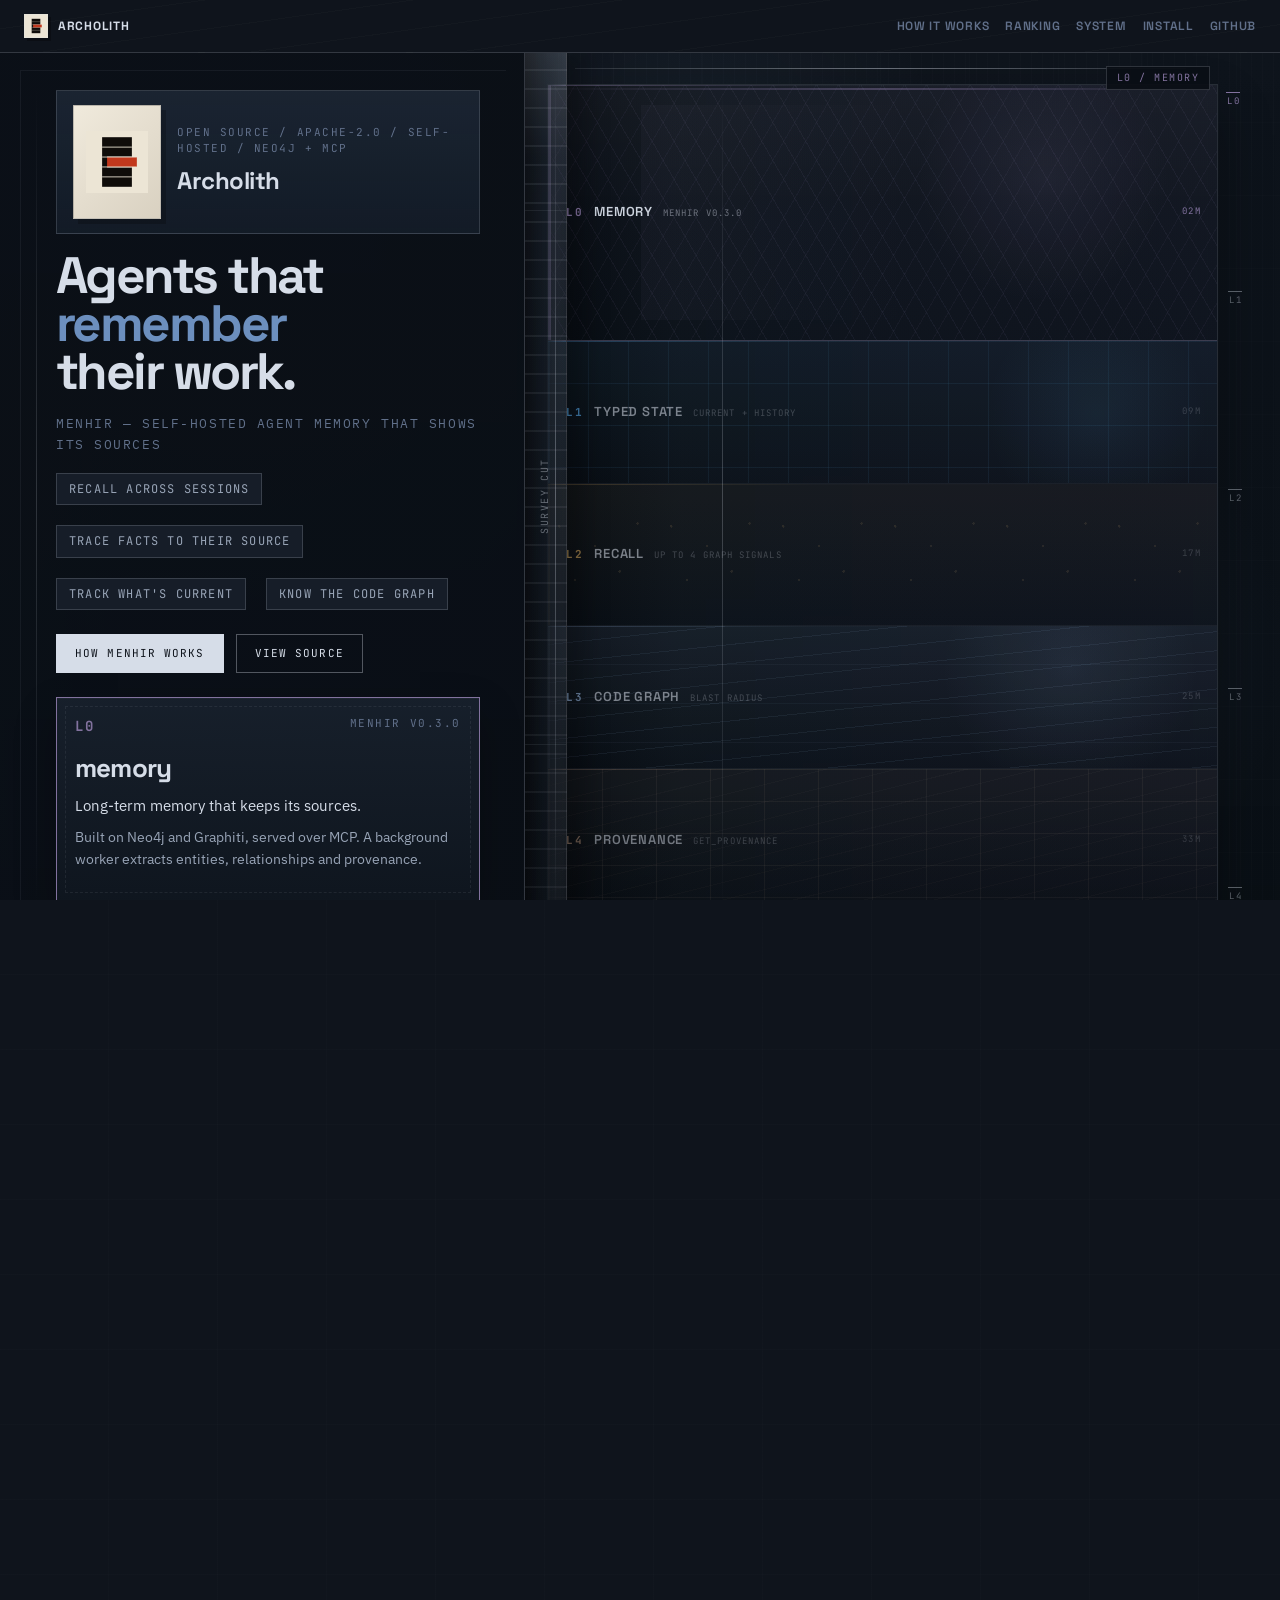
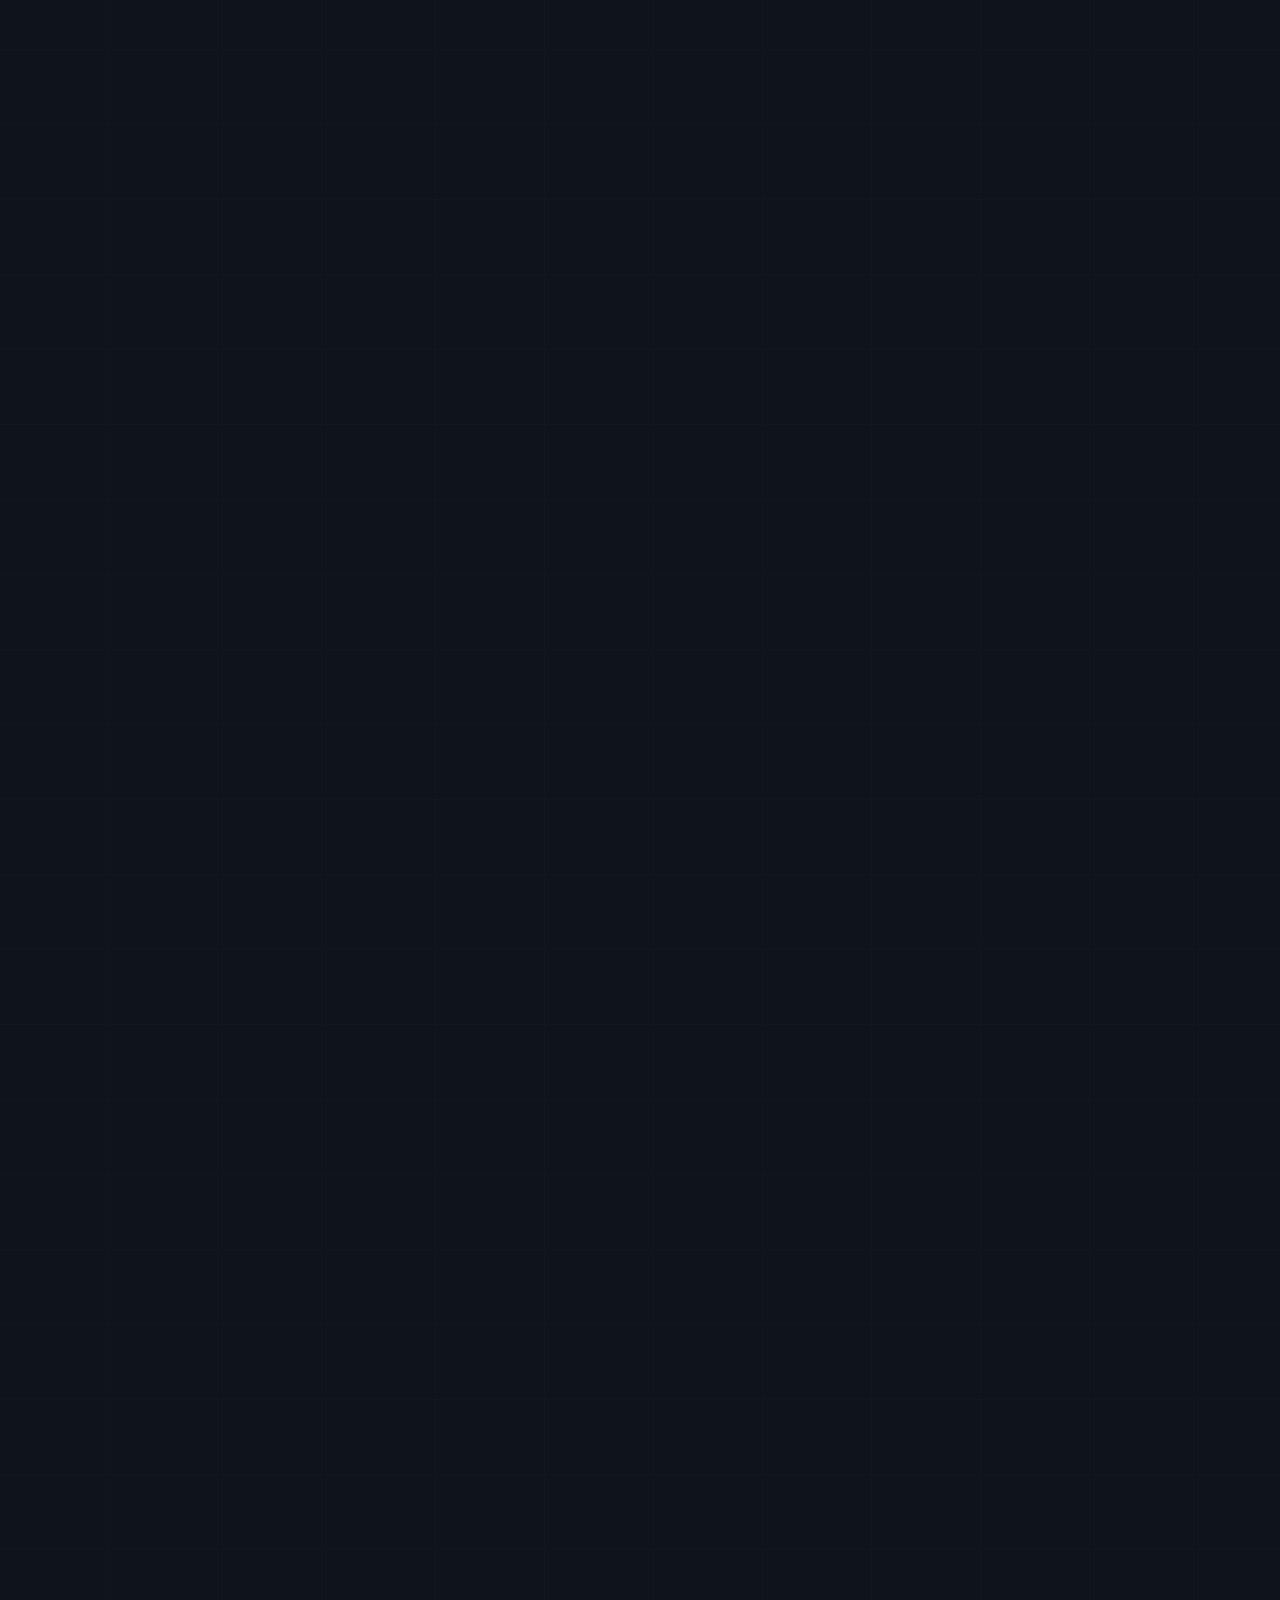
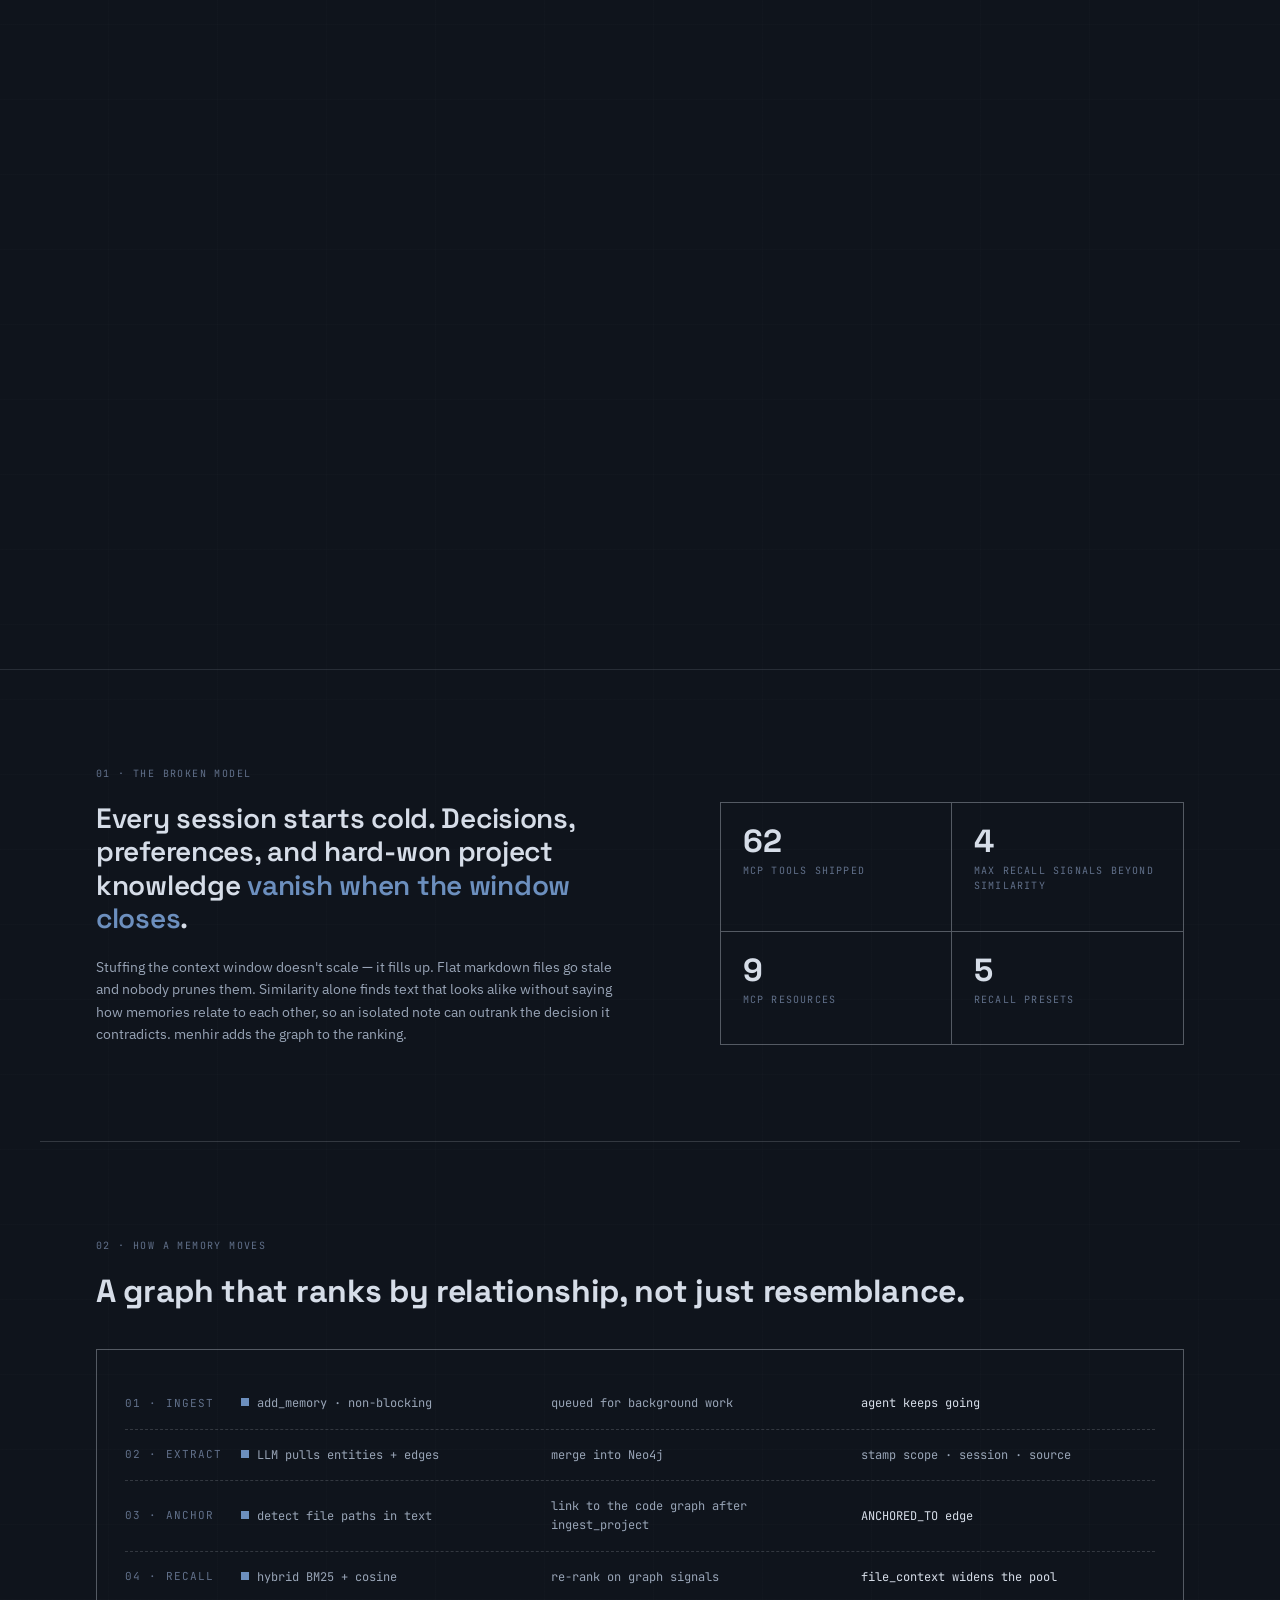
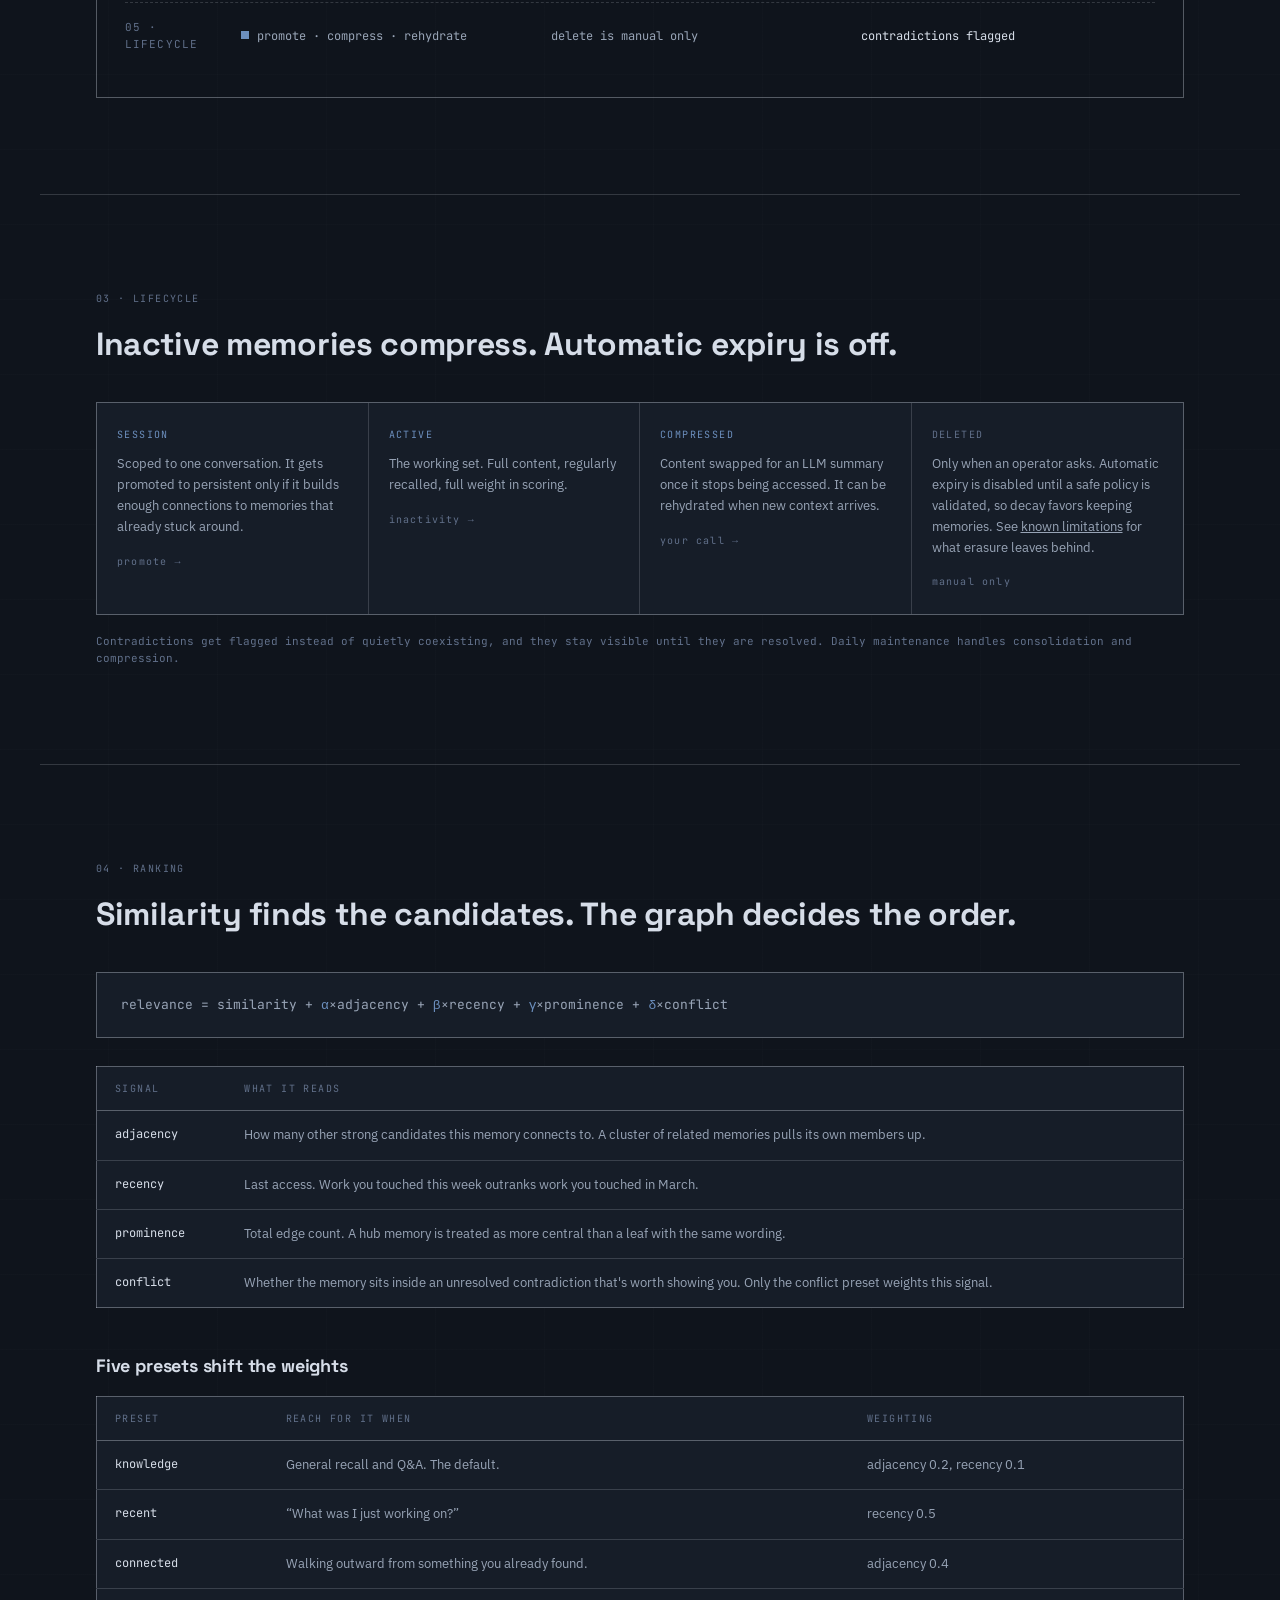
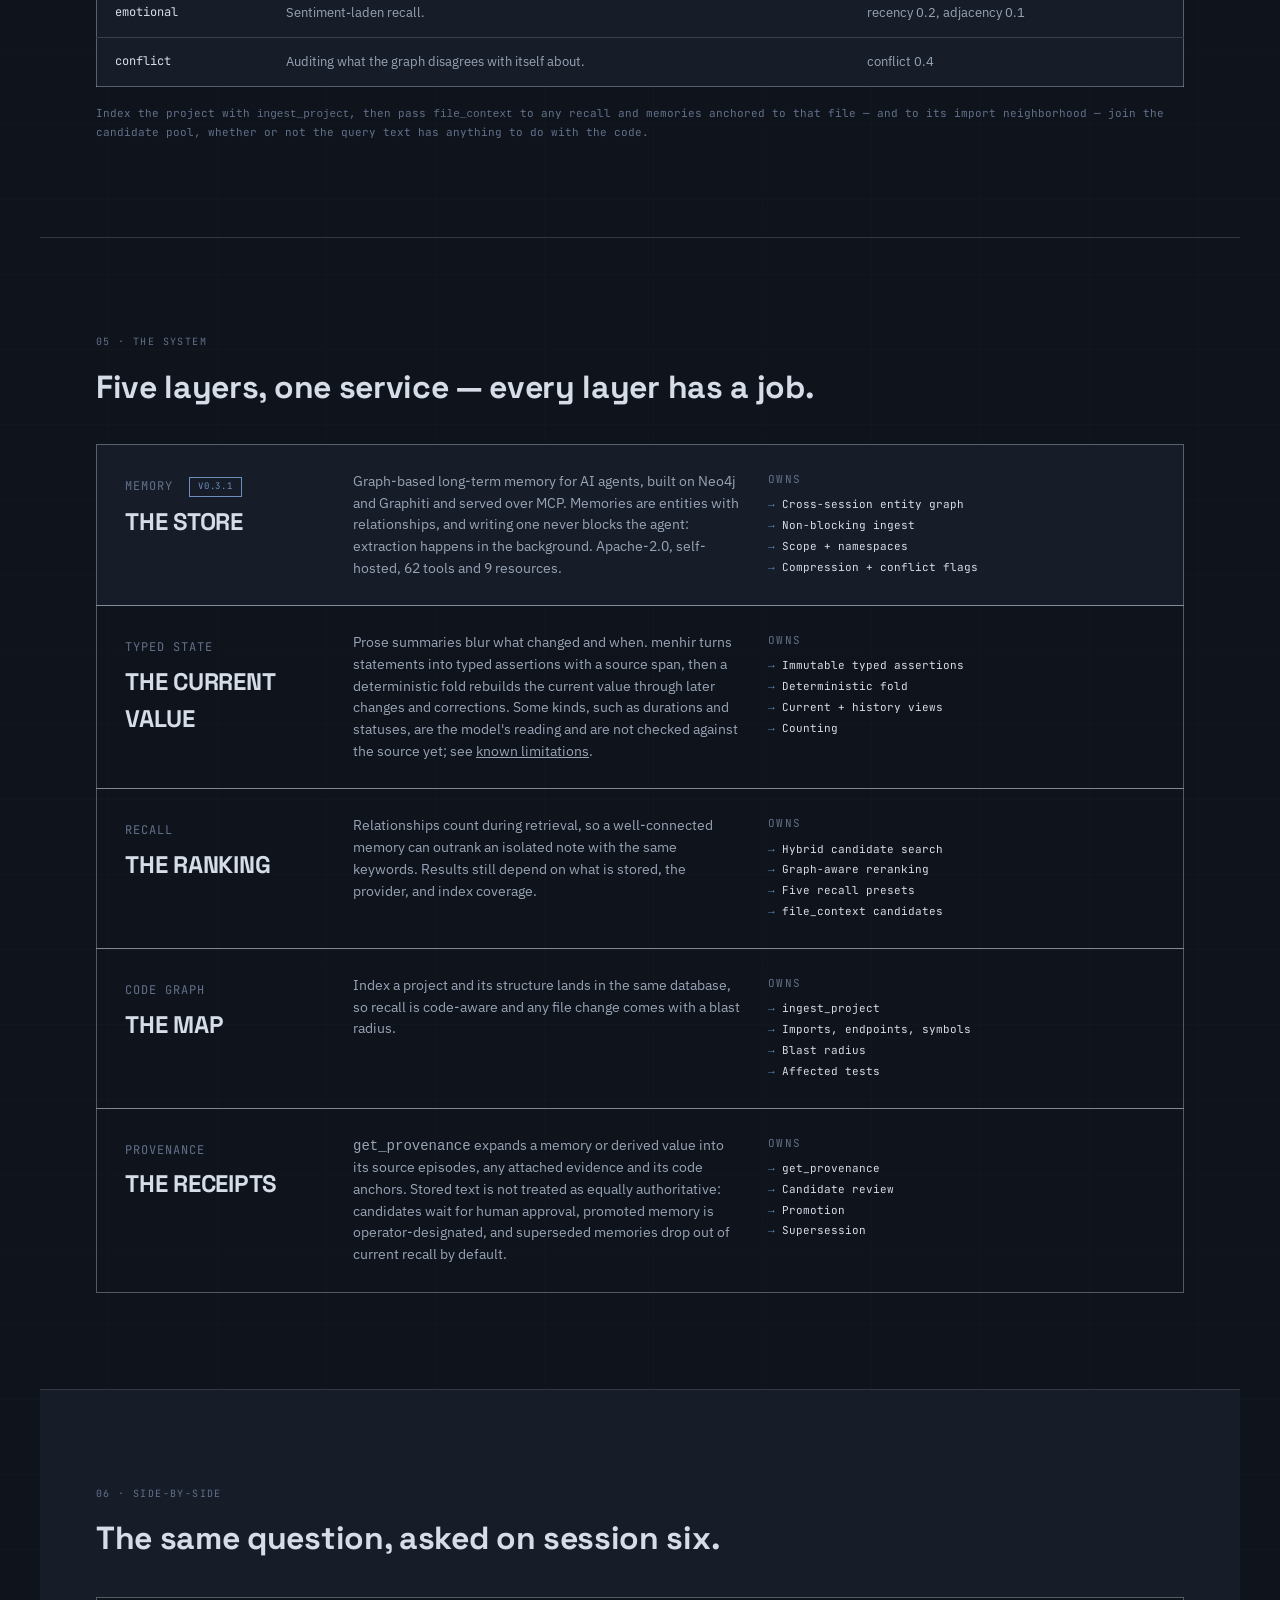
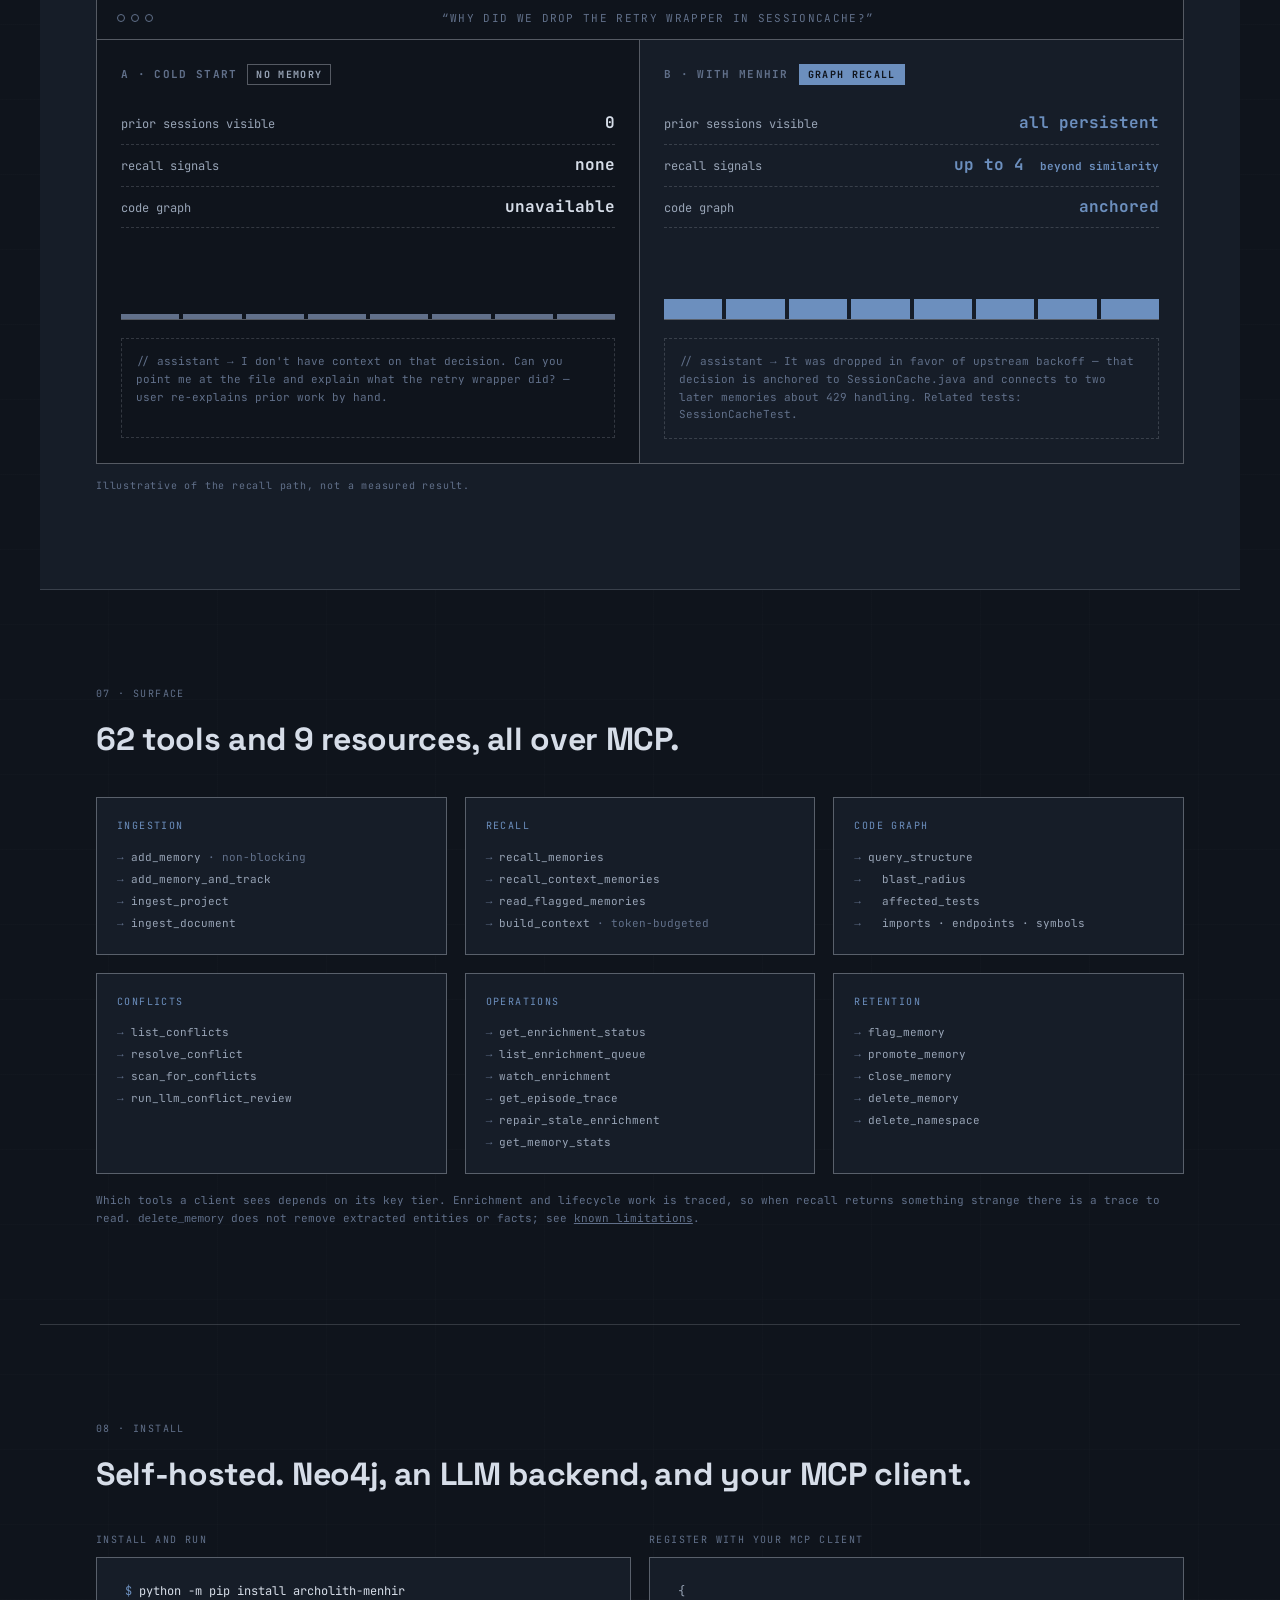
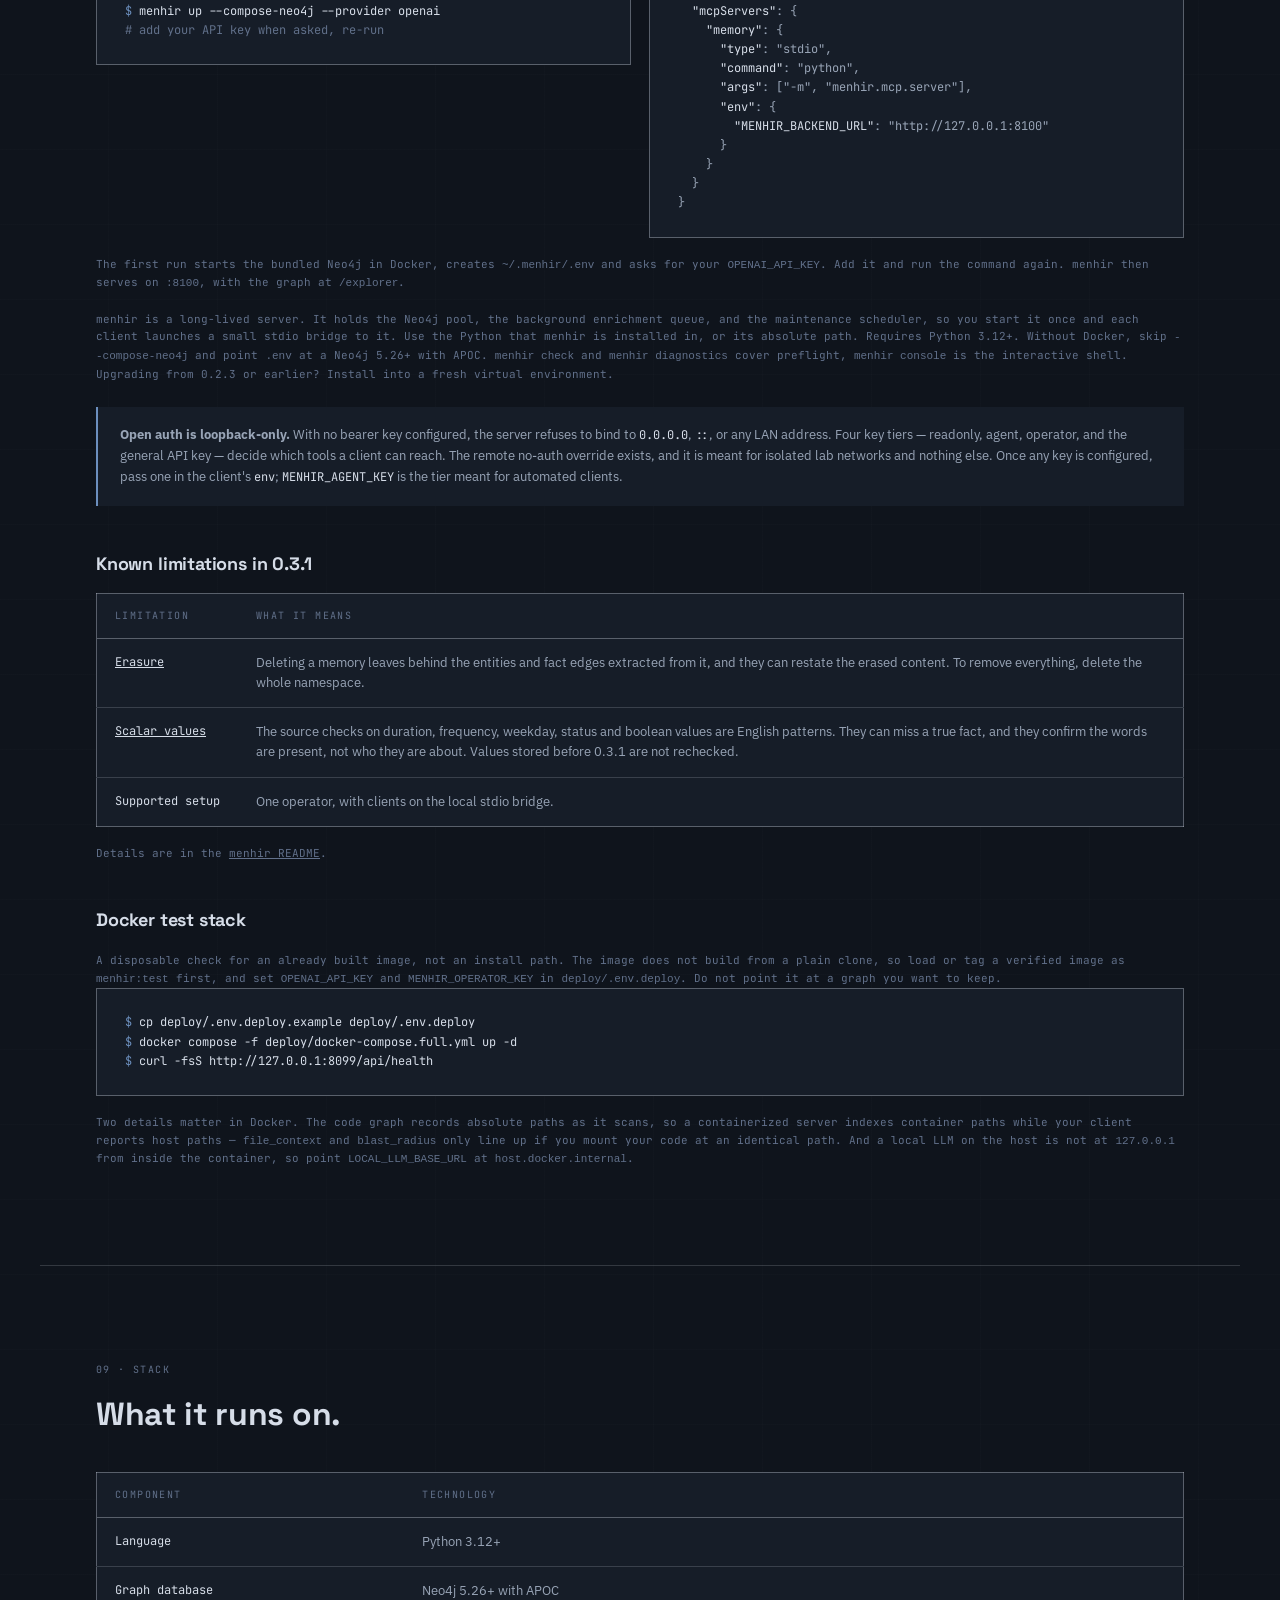
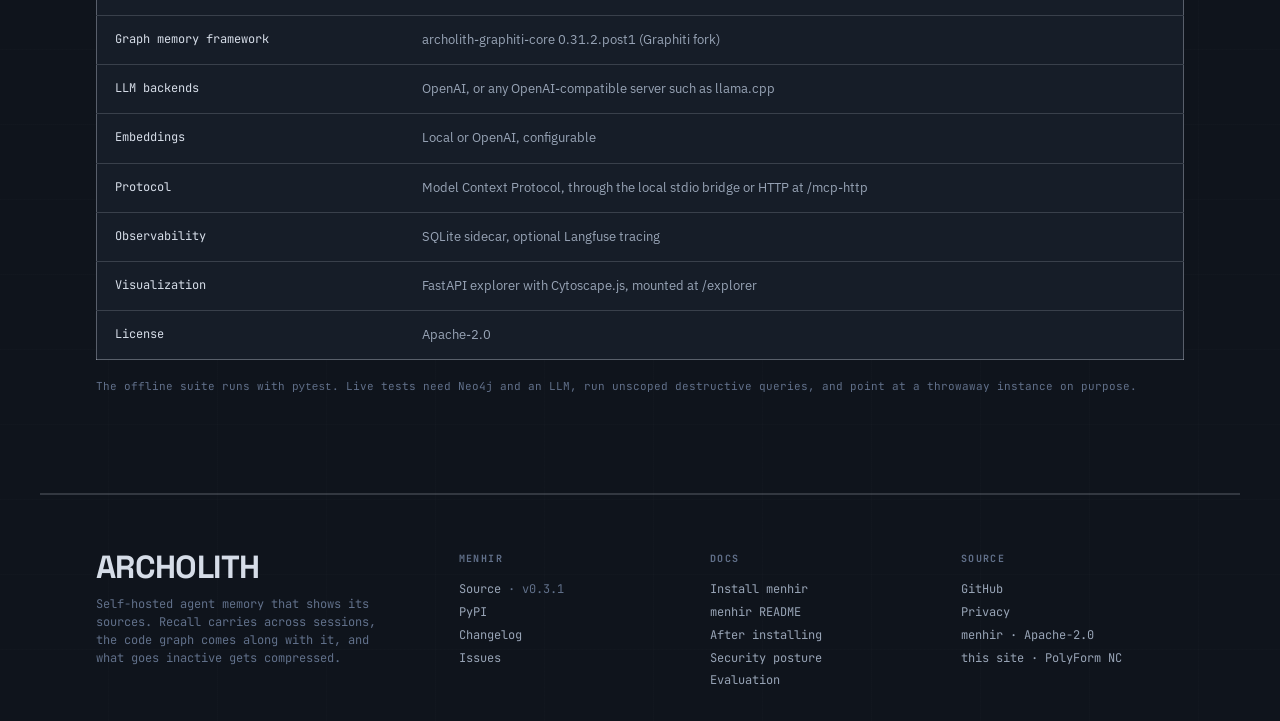
==== commit 2cd09983: "docs(site): name menhir 0.3.1 and its scalar check limits Co-Authored-By: Claude Opus 5.5 <noreply@a" ====
--- a/index.html
+++ b/index.html
@@ -1521,7 +1521,7 @@
     <div class="slab slab--primary">
       <div class="slab__id">
         memory
-        <span class="slab__badge slab__badge--stable">v0.3.0</span>
+        <span class="slab__badge slab__badge--stable">v0.3.1</span>
         <span class="slab__name">The store</span>
       </div>
       <div class="slab__body">Graph-based long-term memory for AI agents, built on Neo4j and Graphiti and served over MCP. Memories are entities with relationships, and writing one never blocks the agent: extraction happens in the background. Apache-2.0, self-hosted, 62 tools and 9 resources.</div>
@@ -1749,7 +1749,7 @@
     <strong>Open auth is loopback-only.</strong> With no bearer key configured, the server refuses to bind to <code>0.0.0.0</code>, <code>::</code>, or any LAN address. Four key tiers &mdash; readonly, agent, operator, and the general API key &mdash; decide which tools a client can reach. The remote no-auth override exists, and it is meant for isolated lab networks and nothing else. Once any key is configured, pass one in the client's <code>env</code>; <code>MENHIR_AGENT_KEY</code> is the tier meant for automated clients.
   </div>
 
-  <h4 class="subhead" id="limitations">Known limitations in 0.3.0</h4>
+  <h4 class="subhead" id="limitations">Known limitations in 0.3.1</h4>
   <div class="table-wrap">
     <table class="gtable">
       <thead>
@@ -1757,7 +1757,7 @@
       </thead>
       <tbody>
         <tr><td class="key"><a href="https://github.com/Archolith/menhir/issues/417">Erasure</a></td><td>Deleting a memory leaves behind the entities and fact edges extracted from it, and they can restate the erased content. To remove everything, delete the whole namespace.</td></tr>
-        <tr><td class="key"><a href="https://github.com/Archolith/menhir/issues/169">Scalar values</a></td><td>Duration, frequency, weekday, status and boolean values are the model's reading and are not checked against the source. Turning the scalar lane off is the only switch.</td></tr>
+        <tr><td class="key"><a href="https://github.com/Archolith/menhir/issues/411">Scalar values</a></td><td>The source checks on duration, frequency, weekday, status and boolean values are English patterns. They can miss a true fact, and they confirm the words are present, not who they are about. Values stored before 0.3.1 are not rechecked.</td></tr>
         <tr><td class="key">Supported setup</td><td>One operator, with clients on the local stdio bridge.</td></tr>
       </tbody>
     </table>
@@ -1812,7 +1812,7 @@
   <div>
     <h5>menhir</h5>
     <ul>
-      <li><a href="https://github.com/Archolith/menhir">Source</a> <span style="color:var(--ink-mute)">&middot; v0.3.0</span></li>
+      <li><a href="https://github.com/Archolith/menhir">Source</a> <span style="color:var(--ink-mute)">&middot; v0.3.1</span></li>
       <li><a href="https://pypi.org/project/archolith-menhir/">PyPI</a></li>
       <li><a href="https://github.com/Archolith/menhir/blob/main/CHANGELOG.md">Changelog</a></li>
       <li><a href="https://github.com/Archolith/menhir/issues">Issues</a></li>
